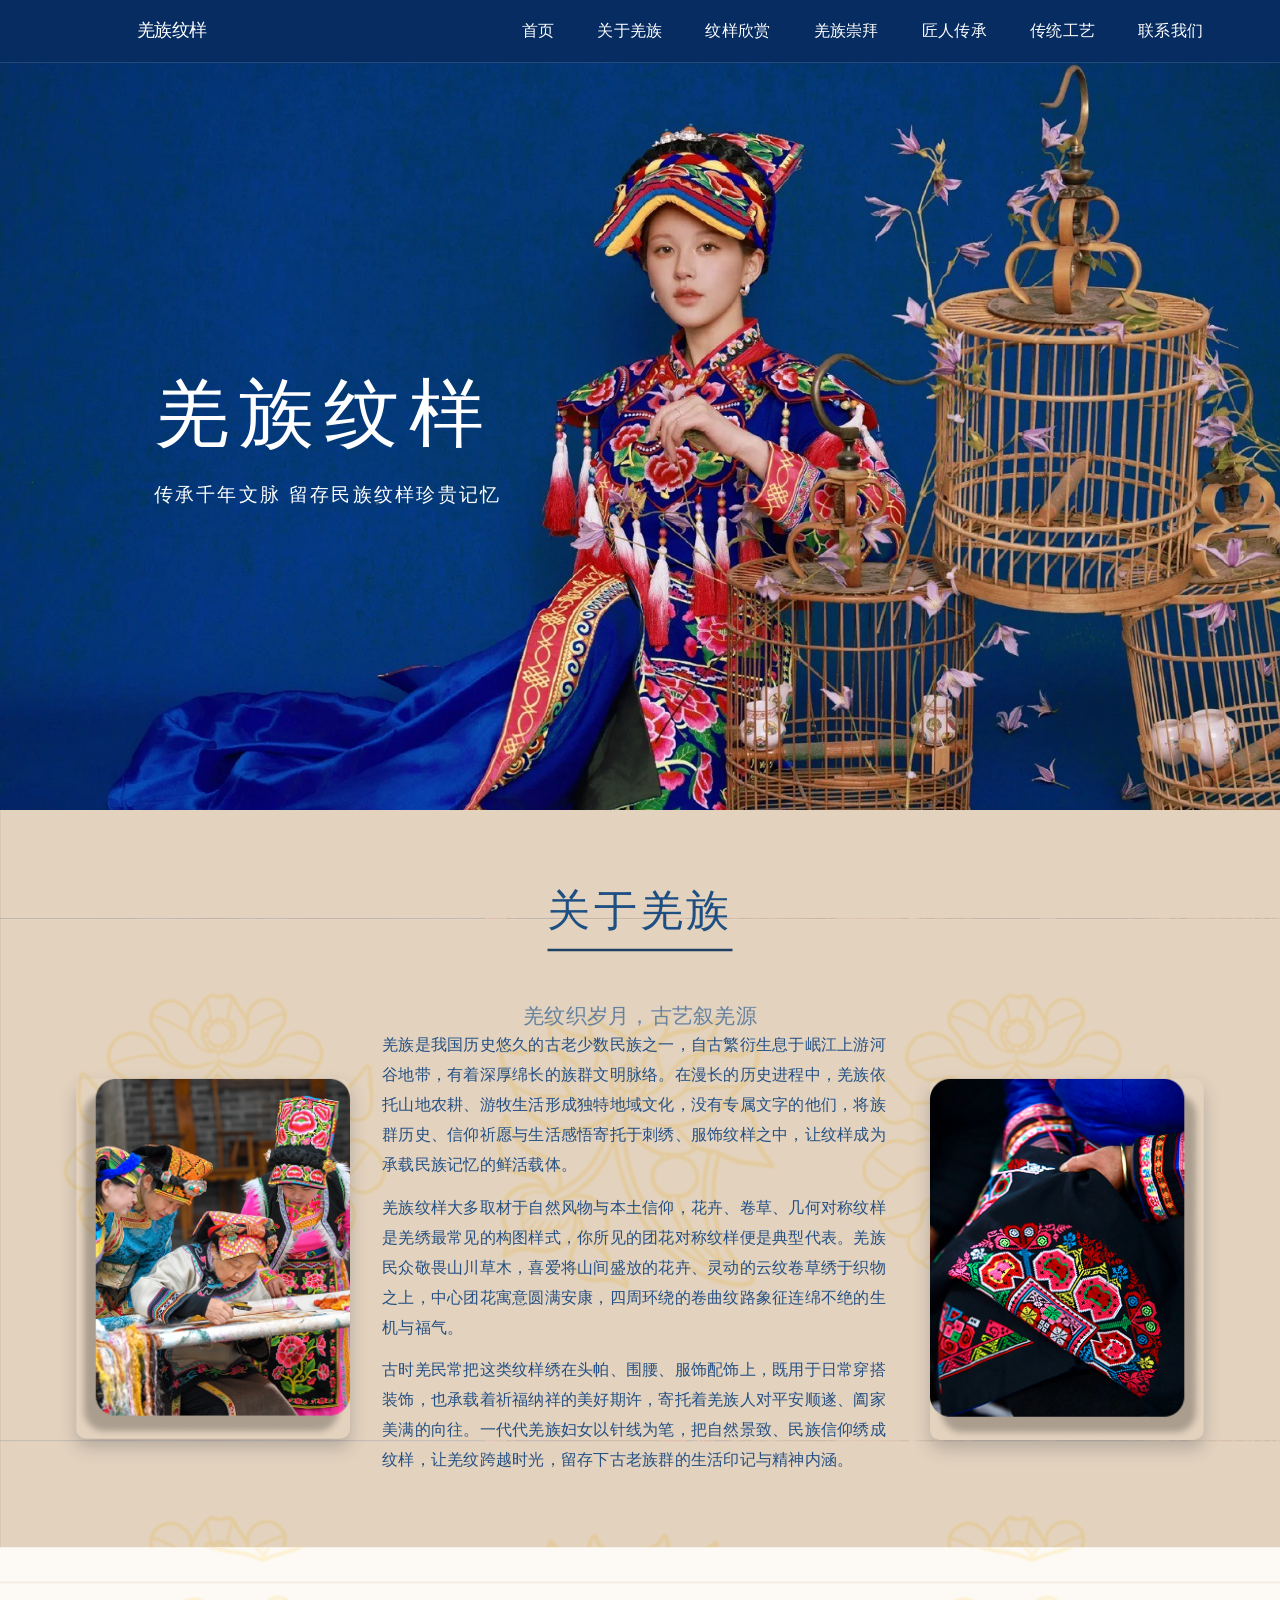
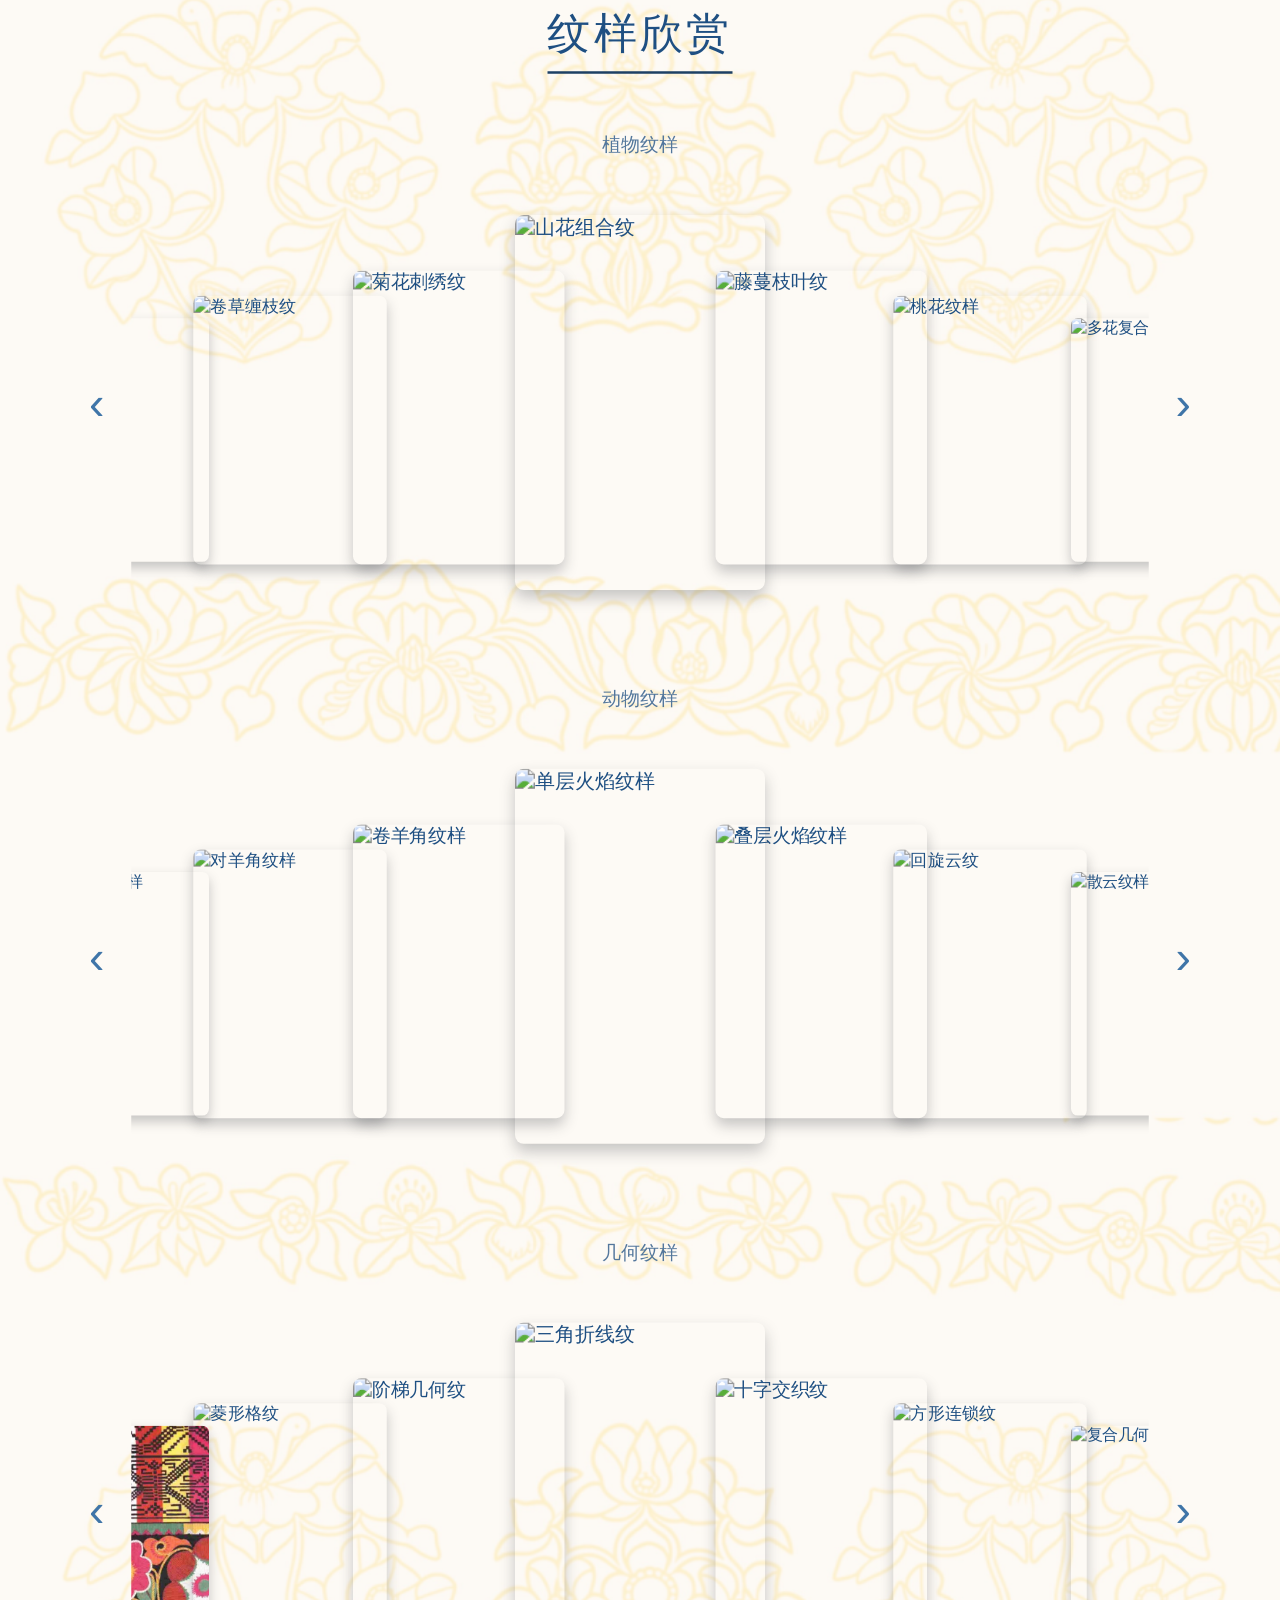
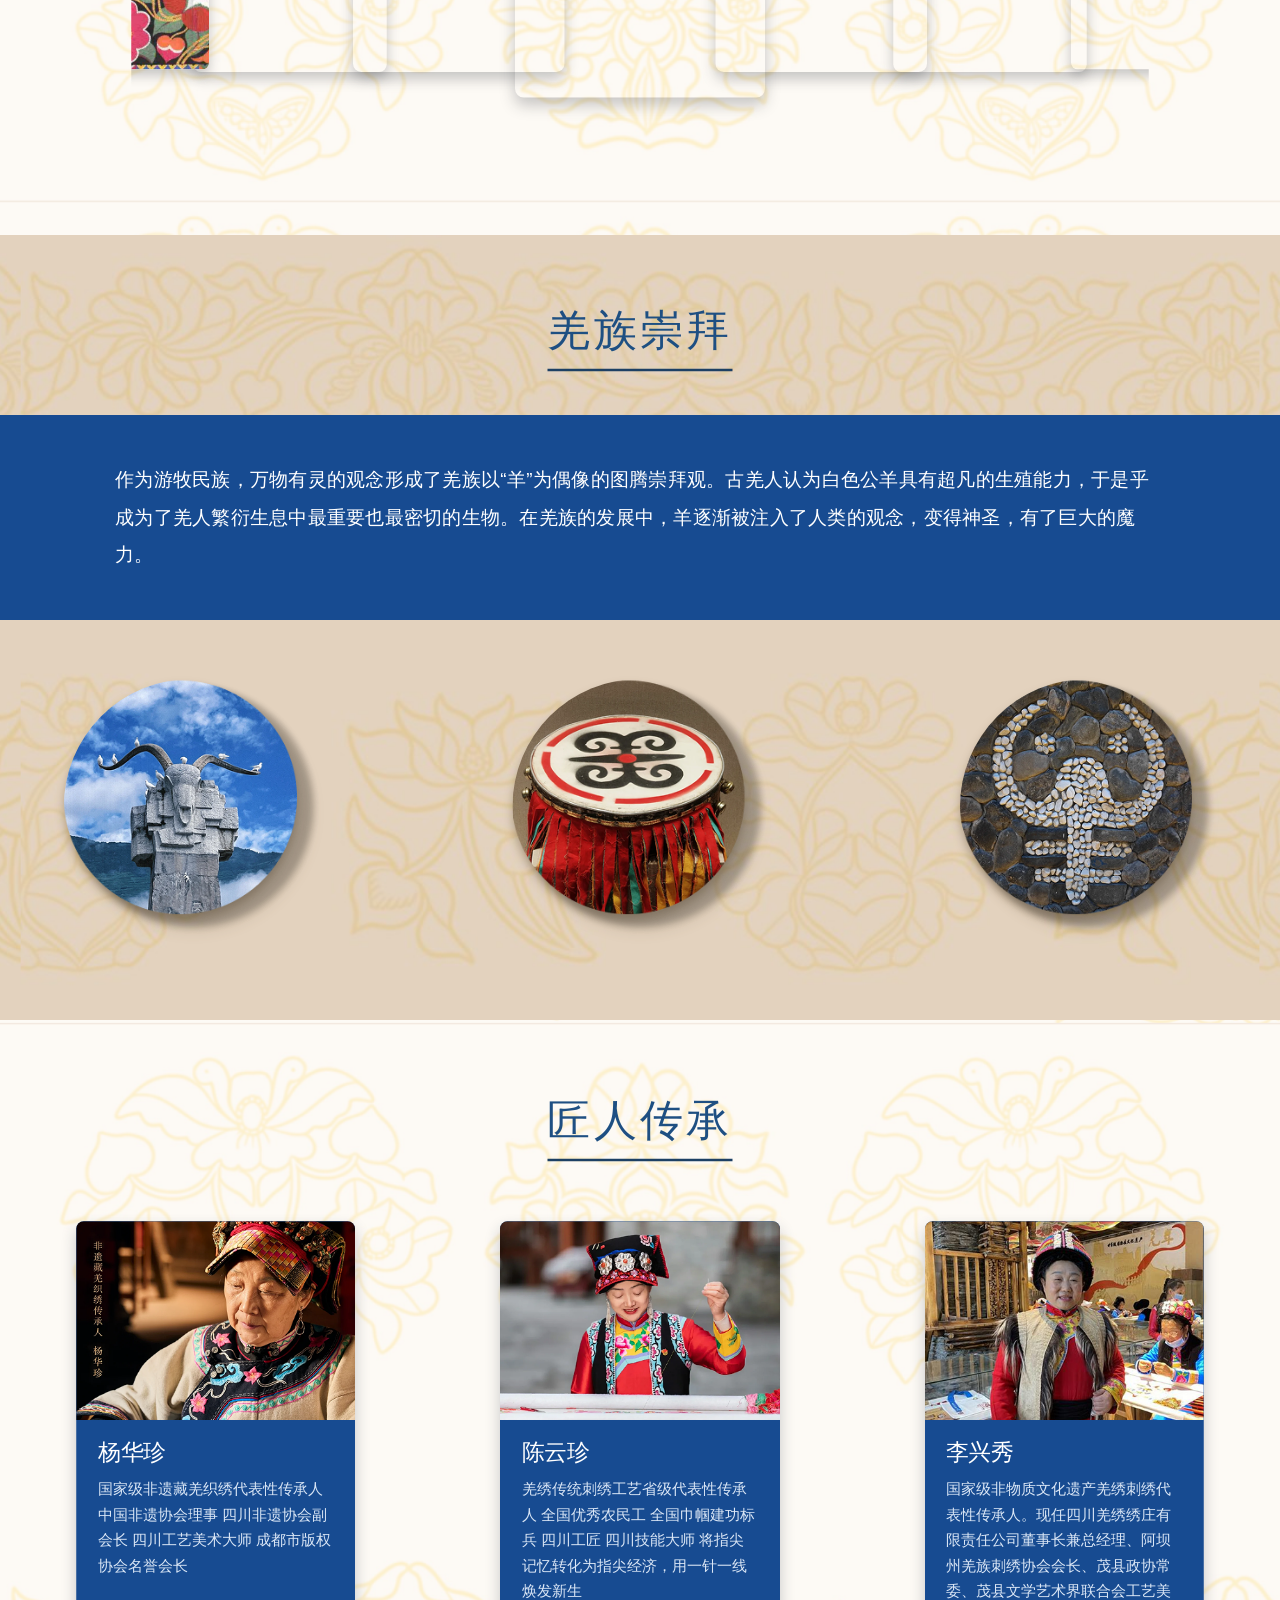
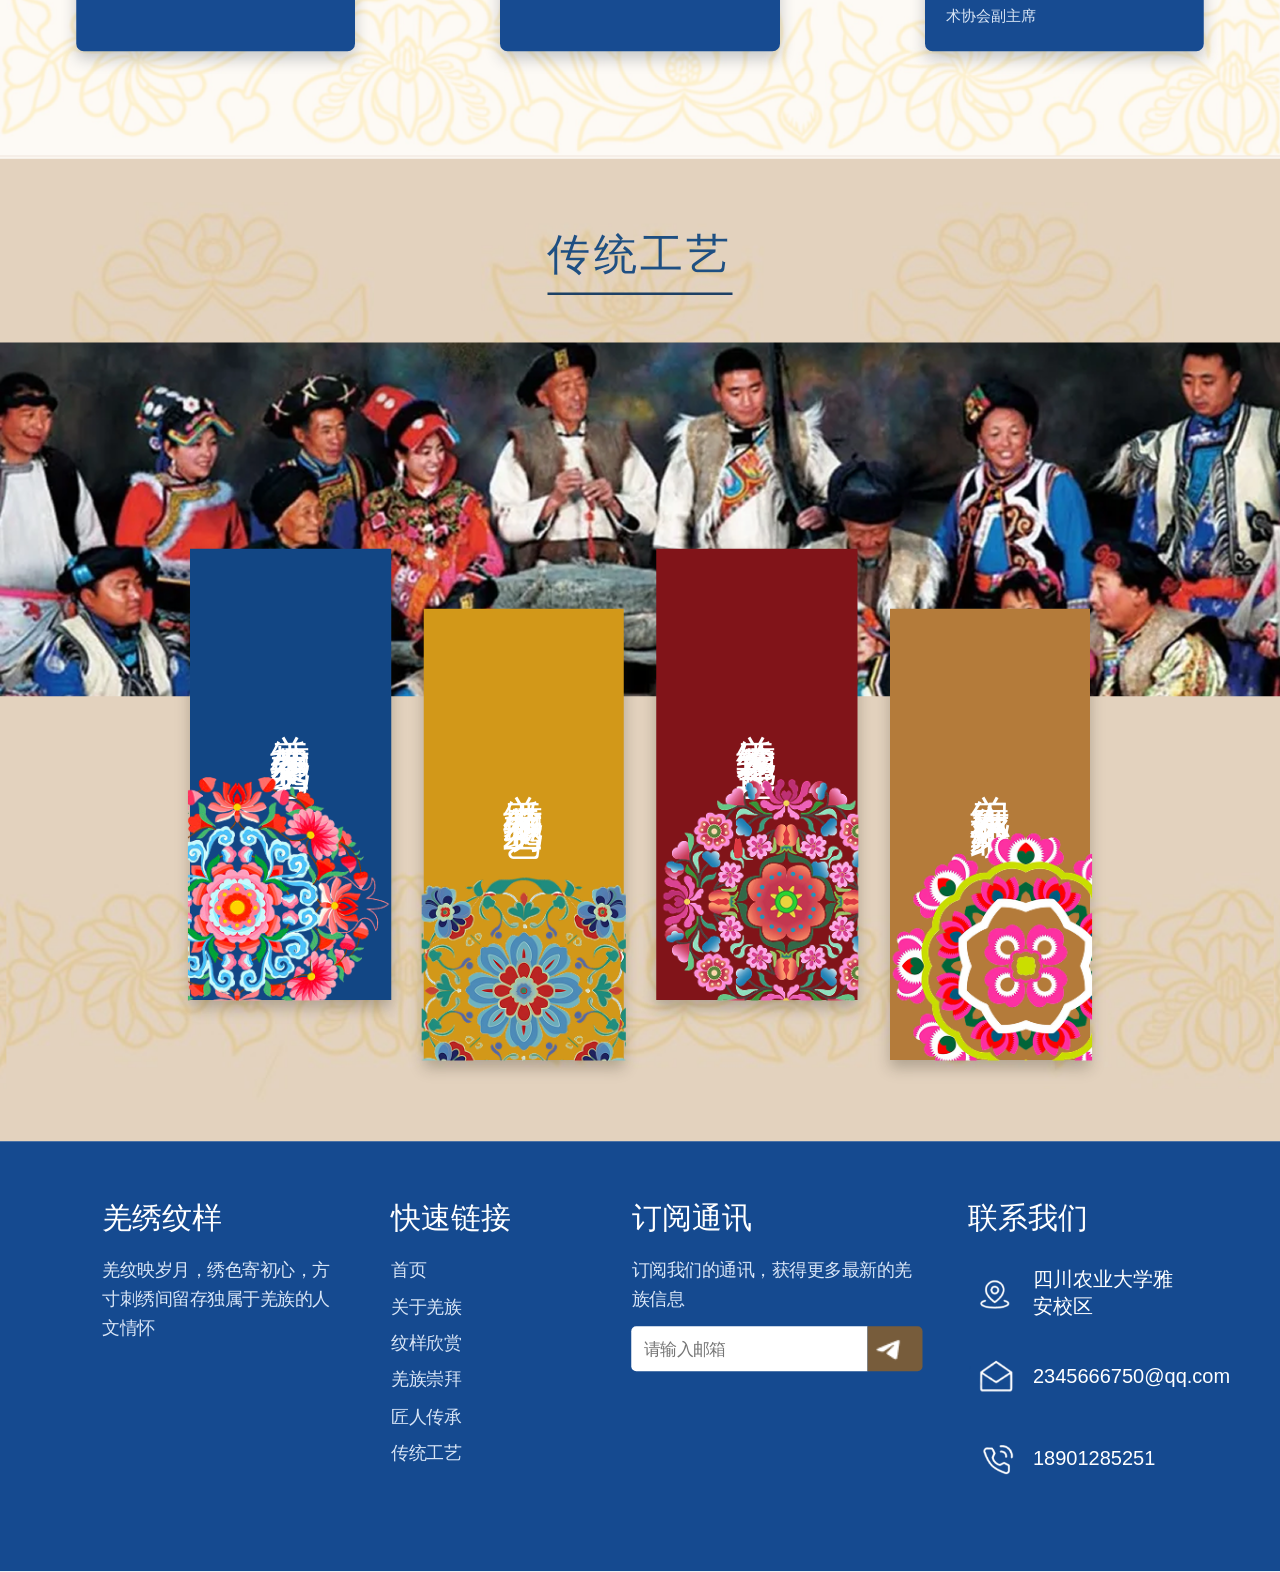
==== index.html @ f183bd88 "页面跳转更新" ====
<!DOCTYPE html>
<html lang="zh-CN">
<head>
    <meta charset="UTF-8">
    <meta name="viewport" content="width=device-width, initial-scale=1">
    <meta name="description" content="羌族纹样文化展示网站">
    <title>羌族纹样</title>
    <link rel="stylesheet" href="./css/style.css">
</head>
<body>
<div class="wrap-container">
    <header class="site-header">
        <a class="site-brand" href="#home">
            <span class="brand-badge">✦</span>
            <span>羌族纹样</span>
        </a>

        <button class="menu-button" type="button" aria-label="展开导航" aria-expanded="false">☰</button>

        <nav class="main-nav" aria-label="主导航">
            <a href="#home">首页</a>
            <a href="#about">关于羌族</a>
            <a href="#patterns">纹样欣赏</a>
            <a href="#taboo">羌族崇拜</a>
            <a href="#artisans">匠人传承</a>
            <a href="#craft">传统工艺</a>
            <a href="#contact">联系我们</a>
        </nav>
    </header>

    <main>
        <section id="home" class="hero-section">
            <div class="hero-content">
                <h1>羌族纹样</h1>
                <p>传承千年文脉 留存民族纹样珍贵记忆</p>
            </div>
        </section>

        <section id="about" class="about-section bg-about">
            <div class="content-shell">
                <div class="section-title">
                    <span class="title-ornament">✦</span>
                    <h2>关于羌族</h2>
                    <span class="title-ornament">✦</span>
                </div>

                <p class="section-subtitle">羌纹织岁月，古艺叙羌源</p>

                <div class="about-layout">
                    <figure class="about-image about-image-left">
                        <img src="./assets/images/about_1.jpg" alt="羌族刺绣工艺">
                    </figure>

                    <div class="about-text">
                        <p>羌族是我国历史悠久的古老少数民族之一，自古繁衍生息于岷江上游河谷地带，有着深厚绵长的族群文明脉络。在漫长的历史进程中，羌族依托山地农耕、游牧生活形成独特地域文化，没有专属文字的他们，将族群历史、信仰祈愿与生活感悟寄托于刺绣、服饰纹样之中，让纹样成为承载民族记忆的鲜活载体。</p>
                        <p>羌族纹样大多取材于自然风物与本土信仰，花卉、卷草、几何对称纹样是羌绣最常见的构图样式，你所见的团花对称纹样便是典型代表。羌族民众敬畏山川草木，喜爱将山间盛放的花卉、灵动的云纹卷草绣于织物之上，中心团花寓意圆满安康，四周环绕的卷曲纹路象征连绵不绝的生机与福气。</p>
                        <p>古时羌民常把这类纹样绣在头帕、围腰、服饰配饰上，既用于日常穿搭装饰，也承载着祈福纳祥的美好期许，寄托着羌族人对平安顺遂、阖家美满的向往。一代代羌族妇女以针线为笔，把自然景致、民族信仰绣成纹样，让羌纹跨越时光，留存下古老族群的生活印记与精神内涵。</p>
                    </div>

                    <figure class="about-image about-image-right">
                        <img src="./assets/images/about_2.jpg" alt="羌族传统服饰纹样">
                    </figure>
                </div>
            </div>
        </section>

        <section id="patterns" class="patterns-section bg-patterns">
            <div class="content-shell">
                <div class="section-title">
                    <span class="title-ornament">✦</span>
                    <h2>纹样欣赏</h2>
                    <span class="title-ornament">✦</span>
                </div>

                <div class="pattern-group" data-carousel>
                    <h3>植物纹样</h3>
                    <div class="pattern-carousel">
                        <button class="carousel-arrow carousel-prev" type="button" aria-label="查看上一组植物纹样">‹</button>
                        <div class="pattern-viewport">
                            <div class="pattern-cards">
                                <a href="./pattern-detail.html?sound=花卉纹&img=./assets/images/plant/plant1.jpg&name=牡丹花卉纹&desc=牡丹纹样花朵饱满艳丽，寓意繁荣富贵，常装饰于羌族妇女围裙与头帕之上。" class="pattern-card" data-sound="花卉纹">
                                    <img src="./assets/images/plant/plant1.jpg" alt="牡丹花卉纹">
                                </a>
                                <a href="./pattern-detail.html?sound=卷草藤蔓纹&img=./assets/images/plant/plant2.jpg&name=卷草缠枝纹&desc=连绵卷曲的花草线条，生生不息，是羌绣中最常用的基础装饰纹样。" class="pattern-card" data-sound="卷草藤蔓纹">
                                    <img src="./assets/images/plant/plant2.jpg" alt="卷草缠枝纹">
                                </a>
                                <a href="./pattern-detail.html?sound=花卉纹&img=./assets/images/plant/plant3.jpg&name=菊花刺绣纹&desc=菊花象征坚韧高洁，形态素雅，多用于羌族日常配饰刺绣。" class="pattern-card" data-sound="花卉纹">
                                    <img src="./assets/images/plant/plant3.jpg" alt="菊花刺绣纹">
                                </a>
                                <a href="./pattern-detail.html?sound=花卉纹&img=./assets/images/plant/plant4.jpg&name=山花组合纹&desc=多种山野小花组合刺绣，色彩丰富，取材于羌区山间自然花草。" class="pattern-card" data-sound="花卉纹">
                                    <img src="./assets/images/plant/plant4.jpg" alt="山花组合纹">
                                </a>
                                <a href="./pattern-detail.html?sound=卷草藤蔓纹&img=./assets/images/plant/plant5.jpg&name=藤蔓枝叶纹&desc=藤蔓交错延伸，寓意蓬勃生机，常作为边框纹样使用。" class="pattern-card" data-sound="卷草藤蔓纹">
                                    <img src="./assets/images/plant/plant5.jpg" alt="藤蔓枝叶纹">
                                </a>
                                <a href="./pattern-detail.html?sound=花卉纹&img=./assets/images/plant/plant6.jpg&name=桃花纹样&desc=桃花象征生机与美好，造型柔美，广泛出现在羌族服饰刺绣之中。" class="pattern-card" data-sound="花卉纹">
                                    <img src="./assets/images/plant/plant6.jpg" alt="桃花纹样">
                                </a>
                                <a href="./pattern-detail.html?sound=花卉纹&img=./assets/images/plant/plant7.jpg&name=多花复合纹样&desc=多种花卉集中排布，构图饱满浓郁，是羌绣围裙经典主体图案。" class="pattern-card" data-sound="花卉纹">
                                    <img src="./assets/images/plant/plant7.jpg" alt="多花复合纹样">
                                </a>
                            </div>
                        </div>
                        <button class="carousel-arrow carousel-next" type="button" aria-label="查看下一组植物纹样">›</button>
                    </div>
                </div>

                <div class="pattern-group" data-carousel>
                    <h3>动物纹样</h3>
                    <div class="pattern-carousel">
                        <button class="carousel-arrow carousel-prev" type="button" aria-label="查看上一组动物纹样">‹</button>
                        <div class="pattern-viewport">
                            <div class="pattern-cards">
                                <a href="./pattern-detail.html?sound=羊角图腾纹&img=./assets/images/animal/animal1.jpg&name=羊角图腾纹样&desc=羊是羌族核心图腾，羊角纹样象征吉祥与生命力，承载羌族牧羊文化内涵。" class="pattern-card" data-sound="羊角图腾纹">
                                    <img src="./assets/images/animal/animal1.jpg" alt="羊角图腾纹样">
                                </a>
                                <a href="./pattern-detail.html?sound=羊角图腾纹&img=./assets/images/animal/animal2.jpg&name=对羊角纹样&desc=对称式羊角图案，造型规整，寓意人畜兴旺，常见于羌族腰带刺绣。" class="pattern-card" data-sound="羊角图腾纹">
                                    <img src="./assets/images/animal/animal2.jpg" alt="对羊角纹样">
                                </a>
                                <a href="./pattern-detail.html?sound=羊角图腾纹&img=./assets/images/animal/animal3.jpg&name=卷羊角纹样&desc=线条柔和卷曲的羊角造型，常与花卉搭配，多用于妇女围裙装饰。" class="pattern-card" data-sound="羊角图腾纹">
                                    <img src="./assets/images/animal/animal3.jpg" alt="卷羊角纹样">
                                </a>
                                <a href="./pattern-detail.html?sound=火焰天象纹&img=./assets/images/animal/animal4.jpg&name=单层火焰纹样&desc=羌人崇尚火神，火焰纹样象征光明，代表驱散灾祸、守护族群。" class="pattern-card" data-sound="火焰天象纹">
                                    <img src="./assets/images/animal/animal4.jpg" alt="单层火焰纹样">
                                </a>
                                <a href="./pattern-detail.html?sound=火焰天象纹&img=./assets/images/animal/animal5.jpg&name=叠层火焰纹样&desc=多层递进火焰线条，寓意生生不息，大量运用在祭祀相关织物上。" class="pattern-card" data-sound="火焰天象纹">
                                    <img src="./assets/images/animal/animal5.jpg" alt="叠层火焰纹样">
                                </a>
                                <a href="./pattern-detail.html?sound=流云天象纹&img=./assets/images/animal/animal6.jpg&name=回旋云纹&desc=流畅回旋的云纹，寄托羌人期盼风调雨顺、天地祥和的美好愿景。" class="pattern-card" data-sound="流云天象纹">
                                    <img src="./assets/images/animal/animal6.jpg" alt="回旋云纹">
                                </a>
                                <a href="./pattern-detail.html?sound=流云天象纹&img=./assets/images/animal/animal7.jpg&name=散云纹样&desc=简约零散云纹，一般作为辅助纹样，填充刺绣画面空白位置。" class="pattern-card" data-sound="流云天象纹">
                                    <img src="./assets/images/animal/animal7.jpg" alt="散云纹样">
                                </a>
                            </div>
                        </div>
                        <button class="carousel-arrow carousel-next" type="button" aria-label="查看下一组动物纹样">›</button>
                    </div>
                </div>

                <div class="pattern-group" data-carousel>
                    <h3>几何纹样</h3>
                    <div class="pattern-carousel">
                        <button class="carousel-arrow carousel-prev" type="button" aria-label="查看上一组几何纹样">‹</button>
                        <div class="pattern-viewport">
                            <div class="pattern-cards">
                                <a href="./pattern-detail.html?sound=基础直线几何纹&img=./assets/images/geo/geo1.jpg&name=连续回纹&desc=回纹循环往复，寓意生生不息，常用于羌绣腰带、裙边装饰。" class="pattern-card" data-sound="基础直线几何纹">
                                    <img src="./assets/images/geo/geo1.jpg" alt="连续回纹">
                                </a>
                                <a href="./pattern-detail.html?sound=方形菱形几何纹&img=./assets/images/geo/geo2.jpg&name=菱形格纹&desc=错落菱形骨架纹样，象征田地粮仓，寄托羌族民众丰收的期盼。" class="pattern-card" data-sound="方形菱形几何纹">
                                    <img src="./assets/images/geo/geo2.jpg" alt="菱形格纹">
                                </a>
                                <a href="./pattern-detail.html?sound=阶梯复合几何纹&img=./assets/images/geo/geo3.jpg&name=阶梯几何纹&desc=层层向上的阶梯纹样，寓意步步高升，多见于男子坎肩刺绣。" class="pattern-card" data-sound="阶梯复合几何纹">
                                    <img src="./assets/images/geo/geo3.jpg" alt="阶梯几何纹">
                                </a>
                                <a href="./pattern-detail.html?sound=基础直线几何纹&img=./assets/images/geo/geo4.jpg&name=三角折线纹&desc=三角折线组合纹样，源自山川形态，代表羌族对自然山地的崇拜。" class="pattern-card" data-sound="基础直线几何纹">
                                    <img src="./assets/images/geo/geo4.jpg" alt="三角折线纹">
                                </a>
                                <a href="./pattern-detail.html?sound=方形菱形几何纹&img=./assets/images/geo/geo5.jpg&name=十字交织纹&desc=十字交叉几何纹样，象征天地交汇，是羌绣古老基础纹样之一。" class="pattern-card" data-sound="方形菱形几何纹">
                                    <img src="./assets/images/geo/geo5.jpg" alt="十字交织纹">
                                </a>
                                <a href="./pattern-detail.html?sound=方形菱形几何纹&img=./assets/images/geo/geo6.jpg&name=方形连锁纹&desc=方形相互连接排布，寓意族群团结、紧密相依。" class="pattern-card" data-sound="方形菱形几何纹">
                                    <img src="./assets/images/geo/geo6.jpg" alt="方形连锁纹">
                                </a>
                                <a href="./pattern-detail.html?sound=阶梯复合几何纹&img=./assets/images/geo/geo7.jpg&name=复合几何纹&desc=多种几何线条组合而成，构图饱满，多用在大型刺绣织物边缘。" class="pattern-card" data-sound="阶梯复合几何纹">
                                    <img src="./assets/images/geo/geo7.jpg" alt="复合几何纹">
                                </a>
                            </div>
                        </div>
                        <button class="carousel-arrow carousel-next" type="button" aria-label="查看下一组几何纹样">›</button>
                    </div>
                </div>
            </div>

        </section>

        <section id="taboo" class="taboo-section bg-totem">
            <div class="content-shell taboo-title-shell">
                <div class="section-title">
                    <span class="title-ornament">✦</span>
                    <h2>羌族崇拜</h2>
                    <span class="title-ornament">✦</span>
                </div>
            </div>

            <div class="taboo-copy">
                <p>作为游牧民族，万物有灵的观念形成了羌族以“羊”为偶像的图腾崇拜观。古羌人认为白色公羊具有超凡的生殖能力，于是乎成为了羌人繁衍生息中最重要也最密切的生物。在羌族的发展中，羊逐渐被注入了人类的观念，变得神圣，有了巨大的魔力。</p>
            </div>

            <div class="totem-row">
                <img src="./assets/images/totem_1.jpg" alt="羊图腾">
                <img src="./assets/images/totem_2.jpg" alt="鼓面纹样">
                <img src="./assets/images/totem_3.jpg" alt="石刻图腾">
            </div>
        </section>

        <section id="artisans" class="artisans-section bg-artisan">
            <div class="content-shell">
                <div class="section-title">
                    <span class="title-ornament">✦</span>
                    <h2>匠人传承</h2>
                    <span class="title-ornament">✦</span>
                </div>

                <div class="artisan-row">
                    <a href="https://baike.baidu.com/item/杨华珍" target="_blank" class="artisan-card">
                        <img src="./assets/images/craft_1.jpg" alt="杨华珍">
                        <div>
                            <h3>杨华珍</h3>
                            <p>国家级非遗藏羌织绣代表性传承人 中国非遗协会理事 四川非遗协会副会长 四川工艺美术大师 成都市版权协会名誉会长</p>
                        </div>
                    </a>
                    <a href="https://baike.baidu.com/item/陈云珍" target="_blank" class="artisan-card">
                        <img src="./assets/images/craft_2.jpg" alt="陈云珍">
                        <div>
                            <h3>陈云珍</h3>
                            <p>羌绣传统刺绣工艺省级代表性传承人 全国优秀农民工 全国巾帼建功标兵 四川工匠 四川技能大师 将指尖记忆转化为指尖经济，用一针一线焕发新生</p>
                        </div>
                    </a>
                    <a href="https://baike.baidu.com/item/李兴秀" target="_blank" class="artisan-card">
                        <img src="./assets/images/craft_3.jpg" alt="李兴秀">
                        <div>
                            <h3>李兴秀</h3>
                            <p>国家级非物质文化遗产羌绣刺绣代表性传承人。现任四川羌绣绣庄有限责任公司董事长兼总经理、阿坝州羌族刺绣协会会长、茂县政协常委、茂县文学艺术界联合会工艺美术协会副主席</p>
                        </div>
                    </a>
                </div>
            </div>
        </section>

        <section id="craft" class="craft-section bg-craft">
            <div class="content-shell craft-title-shell">
                <div class="section-title"><span class="title-ornament">✦</span><h2>传统工艺</h2><span class="title-ornament">✦</h2></div>
            </div>
            <img class="craft-banner" src="./assets/images/tech_group.jpg" alt="羌族传统工艺展示">
            <div class="craft-cards">
                <article class="craft-card craft-card-blue card-up">
                    <p>羌绣架花刺绣工艺</p>
                    <img src="./assets/images/flower1.png" alt="架花刺绣纹样">
                </article>
                <article class="craft-card craft-card-gold card-down">
                    <p>羌绣撇花刺绣工艺</p>
                    <img src="./assets/images/flower2.png" alt="撇花刺绣纹样">
                </article>
                <article class="craft-card craft-card-red card-up">
                    <p>羌绣钩花盘金工艺</p>
                    <img src="./assets/images/flower3.png" alt="钩花盘金纹样">
                </article>
                <article class="craft-card craft-card-brown card-down">
                    <p>羌织麻布挑染彩绘</p>
                    <img src="./assets/images/flower4.png" alt="麻布挑染纹样">
                </article>
            </div>
        </section>
    </main>

<footer id="contact" class="site-footer">
    <div class="footer-col">
        <h3>羌绣纹样</h3>
        <p>羌纹映岁月，绣色寄初心，方寸刺绣间留存独属于羌族的人文情怀</p>
    </div>
    <div class="footer-col">
        <h3>快速链接</h3>
        <a href="#home">首页</a>
        <a href="#about">关于羌族</a>
        <a href="#patterns">纹样欣赏</a>
        <a href="#taboo">羌族崇拜</a>
        <a href="#artisans">匠人传承</a>
        <a href="#craft">传统工艺</a>
    </div>
    <div class="footer-col">
        <h3>订阅通讯</h3>
        <p>订阅我们的通讯，获得更多最新的羌族信息</p>
        <div class="subscribe-box">
            <input type="email" id="emailInput" placeholder="请输入邮箱">
            <button class="send-btn">
                <img src="./assets/images/send_btn.png" alt="发送箭头">
            </button>
        </div>
    </div>
    <div class="footer-col">
        <h3>联系我们</h3>
        <div class="contact-row">
            <img class="contact-icon" src="./assets/images/location.png" alt="地址">
            <span>四川农业大学雅安校区</span>
        </div>
        <div class="contact-row">
            <img class="contact-icon" src="./assets/images/email.png" alt="邮箱">
            <span>2345666750@qq.com</span>
        </div>
        <div class="contact-row">
            <img class="contact-icon" src="./assets/images/phone.png" alt="电话">
            <span>18901285251</span>
        </div>
    </div>
</footer>
</div>
    <script src="./js/app.js"></script>
    <script src="./js/audio.js"></script>
</body>
</html>
---- css/style.css ----
:root {
    --navy: #073b7d;
    --navy-deep: #062c62;
    --blue-text: #1e4f82;
    --paper: #fffcf6;
    --beige: #e8d4bb;
    --gold: #d6a44b;
}
html {
    transform: scale(1.25);
    transform-origin: top left;
    width: 80%;
    height: 80%;
}

* {
    box-sizing: border-box;
}

html {
    scroll-behavior: smooth;
}

body {
    margin: 0;
    color: var(--blue-text);
    background: var(--paper);
    font-family: "Microsoft YaHei", "Noto Sans SC", sans-serif;
}
.wrap-container {
    max-width: 1440px;
    margin: 0 auto;
    overflow: hidden;
}

img {
    display: block;
    max-width: 100%;
    object-fit: cover;
}

a {
    color: inherit;
    text-decoration: none;
}

.site-header {
    position: sticky;
    top: 0;
    z-index: 20;
    display: flex;
    align-items: center;
    height: 50px;
    padding: 0 6%;
    color: #ffffff;
    background: var(--navy-deep);
}

.site-brand {
    display: flex;
    align-items: center;
    gap: 8px;
    font-size: 14px;
}

.brand-badge,
.title-ornament {
    display: inline-grid;
    place-items: center;
    width: 40px;
    height: 40px;
    color: transparent;
    font-size: 0;
    border: none;
    border-radius: 0;
    background-image: url("../assets/images/logo.png");
    background-size: contain;
    background-repeat: no-repeat;
    background-position: center;
}

.main-nav {
    display: flex;
    gap: clamp(19px, 2.7vw, 44px);
    margin-left: auto;
    font-size: 13px;
}

.main-nav a {
    transition: color 0.2s ease;
}

.main-nav a:hover {
    color: #f2c36d;
}

.menu-button {
    display: none;
    margin-left: auto;
    color: #ffffff;
    font-size: 24px;
    background: transparent;
    border: 0;
}

.hero-section {
    display: flex;
    align-items: center;
    aspect-ratio: 1619 / 945;
    min-height: 0;
    padding: 40px 12%;
    color: #ffffff;
    background-color: #053b83;
    background-image: url("../assets/images/bg/banner.jpg");
    background-position: center;
    background-size: cover;
    background-repeat: no-repeat;
}

.hero-content {
    width: 36%;
    min-width: 260px;
    text-align: left;
}

.hero-content h1 {
    margin: 0 0 15px;
    font-size: clamp(42px, 4.7vw, 70px);
    font-weight: 500;
    letter-spacing: 8px;
}

.hero-content p {
    margin: 0;
    font-size: 15px;
    letter-spacing: 2px;
}

.content-shell {
    width: min(1160px, 88%);
    margin: 0 auto;
}

.section-title {
    display: flex;
    align-items: center;
    justify-content: center;
    gap: 16px;
}

.section-title h2 {
    position: relative;
    margin: 0;
    color: var(--blue-text);
    font-size: clamp(24px, 2.7vw, 36px);
    font-weight: 500;
    letter-spacing: 2px;
}

.section-title h2::after {
    display: block;
    width: 100%;
    height: 2px;
    margin: 7px auto 0;
    content: "";
    background: #1d4064;
}

.about-section {
    padding: 58px 0 48px;
}

.section-subtitle {
    margin: 40px 0 0px;
    color: #6581a0;
    font-size: 17px;
    font-weight: 500;
    text-align: center;
}

.about-layout {
    display: grid;
    grid-template-columns: 0.82fr 1.55fr 0.82fr;
    gap: 26px;
    align-items: center;
}

.about-image {
    margin: 0;
    overflow: hidden;
    border-radius: 8px;
    box-shadow: 0 7px 14px rgba(42, 49, 61, 0.24);
}

.about-image img {
    width: 100%;
    height: auto;
}

.about-text {
    color: #245084;
    font-size: 13px;
    line-height: 1.85;
}

.about-text p {
    margin: 0 0 10px;
}

.patterns-section {
    padding: 46px 0 80px;
}

.pattern-group {
    margin-top: 48px;
}

.pattern-group h3 {
    margin: 0 0 16px;
    color: #53779c;
    font-size: 15px;
    font-weight: 400;
    text-align: center;
}

.pattern-carousel {
    display: grid;
    grid-template-columns: 32px 1fr 32px;
    align-items: center;
    gap: 12px;
}

.carousel-arrow {
    padding: 0;
    color: #3f75a8;
    font-size: 37px;
    line-height: 1;
    cursor: pointer;
    background: transparent;
    border: 0;
}

.pattern-viewport {
    overflow: hidden;
    padding: 30px 0;
}

.pattern-cards {
    display: flex;
    align-items: center;
    justify-content: center;
    gap: 0;
    transition: transform 0.35s ease;
}

.pattern-card {
    flex: 0 0 180px;
    height: 250px;
    border-radius: 7px;
    box-shadow: 0 6px 12px rgba(38, 42, 50, 0.26);
    overflow: hidden;
    transition: transform 0.28s ease;
    z-index: 1;
    margin-left: -45px;
}
.pattern-card:first-child {
    margin-left: 0;
}
/* 最外侧：距离中心3格（新增最远一层） */
.pattern-card.level-far2 {
    transform: translateY(30px) scale(0.78);
    /* z-index: 1; */
}

/* 距离中心2格 */
.pattern-card.level-far1 {
    transform: translateY(22px) scale(0.86);
    /* z-index: 2; */
}

/* 距离中心1格（相邻） */
.pattern-card.level-near {
    transform: translateY(12px) scale(0.94);
    /* z-index: 3; */
}

/* 当前选中中心卡片 */
.pattern-card.level-active {
    transform: translateY(0) scale(1);
    z-index: 5;
    flex-basis: 200px;
    height: 300px;
}
.pattern-card:hover{
    transform: scale(1.06) translateY(0) !important;
    z-index: 10 !important;
}
.pattern-card img{
    width:100%;
    height:100%;
}

.taboo-section {
    padding-bottom: 68px;
}

.taboo-title-shell {
    padding: 54px 0 35px;
}

.taboo-copy {
    padding: 37px 9%;
    color: #ffffff;
    background: #174b91;
}

.taboo-copy p {
    width: min(1110px, 100%);
    margin: 0 auto;
    font-size: 15px;
    line-height: 2;
    letter-spacing: 0.4px;
}

.totem-row {
    display: flex;
    justify-content: center;
    gap: clamp(45px, 12vw, 190px);
    padding: 47px 20px 0;
}

.totem-row img {
    width: clamp(130px, 16vw, 235px);
    height: clamp(130px, 16vw, 235px);
    object-fit: cover;
    border-radius: 50%;
    filter: drop-shadow(0 5px 4px rgba(81, 57, 27, 0.36));
}

.artisans-section {
    padding: 58px 0 86px;
}

.artisan-row {
    display: grid;
    grid-template-columns: repeat(3, 1fr);
    gap: 116px;
    max-width: 1010px;
    margin: 48px auto 0;
}

.artisan-card {
    overflow: hidden;
    background: #174b91;
    border-radius: 6px;
    box-shadow: 0 6px 12px rgba(31, 43, 58, 0.24);
    transition: transform .25s ease;
}
.artisan-card:hover{
    transform: translateY(-6px);
}

.artisan-card img {
    width: 100%;
    aspect-ratio: 1.4;
    object-fit: cover;
}

.artisan-card div {
    min-height: 126px;
    padding: 14px 17px 17px;
    color: #ffffff;
}

.artisan-card h3 {
    margin: 0 0 7px;
    font-size: 18px;
    font-weight: 500;
}

.artisan-card p {
    margin: 0;
    color: #dbe7f6;
    font-size: 12px;
    line-height: 1.7;
}

.craft-section {
    padding: 54px 0 65px;
}

.craft-title-shell {
    padding-bottom: 38px;
}

.craft-banner {
    width: 100%;
    height: auto;
    object-fit: contain;
}

.craft-cards {
    display: flex;
    justify-content: center;
    align-items: flex-end;
    gap: 26px;
    width: min(720px, 86%);
    margin: -70px auto 0;
}
.craft-card {
    display: flex;
    flex: 0 1 300px;
    flex-direction: column;
    color: #ffffff;
    box-shadow: 0 6px 11px rgba(46, 39, 26, 0.27);
    align-items: center;
    padding: 64px 4px 0;
}
.card-up{
    transform: translateY(-48px);
}
.card-down{
    transform: translateY(0);
}
.craft-card p {
    margin: 0;
    padding: 60px 0;
    font-size: 32px;
    line-height: 1.65;
    letter-spacing: 3px;
    writing-mode: vertical-rl;
    flex-grow:1;
    display:flex;
    align-items:center;
    justify-content:center;
}

.craft-card img {
    width: 142px;
    padding: 0;
    object-fit: contain;
    margin-top: auto;
    margin-bottom: -20px;
    display: block;
    transform-origin: center bottom;
}

.craft-card-blue img {
    transform: scale(1.15) translateX(0px) translateY(-17px);
}
.craft-card-gold img {
    transform: scale(1.15) translateX(0px) translateY(-17px);
}
.craft-card-red img {
    transform: scale(1.15) translateX(0px) translateY(-17px);
}
.craft-card-brown img {
    transform: scale(1.15) translateX(0px) translateY(-17px);
}

.craft-card-blue {
    background: #124684;
}
.craft-card-gold {
    background: #d29819;
}
.craft-card-red {
    background: #811419;
}
.craft-card-brown {
    background: #b47b3a;
}

.site-footer {
    display: grid;
    /* 调整第三列宽度，拉开【快速链接】【订阅通讯】间距 */
    grid-template-columns: 1.25fr 1fr 1fr 1fr;
    gap: 36px;
    padding: 45px 8%;
    color: #ffffff;
    background: #154a90;
}
.footer-col h3 {
    margin: 0 0 15px;
    font-size: 24px;
    font-weight: 500;
}

.footer-col p,
.footer-col a {
    display: block;
    margin: 6px 0;
    color: #d8e5f6;
    font-size: 14px;
    line-height: 1.65;
}
.subscribe-box{
    display:flex;
    margin-top:10px;
}
.subscribe-box input{
    flex:1;
    height:36px;
    border:none;
    padding:0 10px;
    border-radius:4px 0 0 4px;
    outline:none;
}
.send-btn{
    width:44px;
    background:#775c3b;
    color:#fff;
    border:none;
    cursor:pointer;
    border-radius:0 4px 4px 0;
}

/* =====联系我们 全局样式（媒体查询外面！）===== */
.contact-row {
    display: flex;
    align-items: center;
    margin: 24px 0;
    gap: 10px;
}
.contact-icon {
    width: 42px;
    height: 42px;
    object-fit: contain;
    flex-shrink: 0;
}

.bg-about {
    width:100%;
    height: 100%;
    background-image: url("../assets/images/bg/bg_about.jpg");
    background-position: center ;
    background-size: contain;
}
.bg-patterns {
    width:100%;
    height: 100%;
    background-image: url("../assets/images/bg/bg_pattern.jpg");
    background-position: center ;
    background-size: contain;
}
.bg-totem {
    width:100%;
    height: 100%;
    background-image: url("../assets/images/bg/bg_totem.jpg");
    background-position: center ;
    background-size: contain;
}
.bg-artisan {
    width:100%;
    height: 100%;
    background-image: url("../assets/images/bg/bg_artisan.jpg");
    background-position: center ;
    background-size: contain;
}
.bg-craft {
    width:100%;
    height: 100%;
    background-image: url("../assets/images/bg/bg_craft.jpg");
    background-position: center ;
    background-size: contain;
}

/* =========移动端媒体查询========= */
@media (max-width: 760px) {
    .site-header {
        height: 44px;
        padding: 0 16px;
    }
    .site-brand {
        font-size: 11px;
    }
    .brand-badge {
        width: 18px;
        height: 18px;
        font-size: 9px;
    }
    .menu-button {
        display: block;
    }
    .main-nav {
        position: absolute;
        top: 44px;
        right: 0;
        left: 0;
        display: none;
        flex-direction: column;
        gap: 15px;
        padding: 18px 8%;
        background: var(--navy-deep);
    }
    .main-nav.is-open {
        display: flex;
    }
    .hero-section {
        min-height: 0;
        padding: 26px 12%;
        background-position: center;
    }
    .hero-content {
        width: 42%;
        min-width: 0;
    }
    .hero-content h1 {
        margin-bottom: 8px;
        font-size: 27px;
        letter-spacing: 4px;
    }
    .hero-content p {
        font-size: 8px;
        letter-spacing: 1px;
        white-space: nowrap;
    }
    .content-shell {
        width: 92%;
    }
    .section-title {
        gap: 8px;
    }
    .section-title h2 {
        font-size: 17px;
    }
    .title-ornament {
        width: 18px;
        height: 18px;
        font-size: 9px;
    }
    .section-title h2::after {
        height: 1px;
        margin-top: 4px;
    }
    .about-section {
        padding: 29px 0 24px;
    }
    .section-subtitle {
        margin: 10px 0 15px;
        font-size: 9px;
    }
    .about-layout {
        grid-template-columns: 1fr;
        gap: 16px;
    }
    .about-image-left{order:1;}
    .about-text{order:2;}
    .about-image-right{order:3;}
    .about-text {
        font-size: 12px;
        line-height: 1.55;
    }
    .about-text p {
        margin-bottom: 5px;
    }
    .about-image {
        border-radius: 5px;
    }
    .patterns-section {
        padding: 30px 0 40px;
    }
    .pattern-group {
        margin-top: 34px;
    }
    .pattern-group h3 {
        margin-bottom: 6px;
        font-size: 10px;
    }
    .pattern-carousel {
        grid-template-columns: 15px 1fr 15px;
        gap: 3px;
    }
    .carousel-arrow {
        font-size: 24px;
    }
    .pattern-viewport {
        padding: 15px 0;
    }
    .pattern-card {
        flex: 0 0 56px;
        height: 70px;
        margin-left: -12px;
    }
    .pattern-card.level-far {
        transform: translateY(8px) scale(0.86);
    }
    .pattern-card.level-near {
        transform: translateY(6px) scale(0.94);
    }
    .pattern-card.level-active {
        flex-basis: 92px;
        height: 118px;
        transform: translateY(0) scale(1);
    }
    .taboo-section {
        padding-bottom: 31px;
    }
    .taboo-title-shell {
        padding: 27px 0 20px;
    }
    .taboo-copy {
        padding: 19px 8%;
    }
    .taboo-copy p {
        font-size: 12px;
        line-height: 1.65;
    }
    .totem-row {
        gap: 24px;
        padding-top: 24px;
    }
    .totem-row img {
        width: 78px;
        height: 78px;
    }
    .artisans-section {
        padding: 32px 0 43px;
    }
    .artisan-row {
        grid-template-columns: 1fr;
        gap: 50px;
        margin-top: 26px;
    }
    .artisan-card {
        border-radius: 4px;
    }
    .artisan-card div {
        min-height: 68px;
        padding: 7px 8px 9px;
    }
    .artisan-card h3 {
        margin-bottom: 3px;
        font-size: 10px;
    }
    .artisan-card p {
        font-size: 10px;
        line-height: 1.45;
    }
    .craft-section {
        padding: 29px 0 35px;
    }
    .craft-title-shell {
        padding-bottom: 19px;
    }
    .craft-banner {
        height: 95px;
    }
    .craft-cards {
        gap: 10px;
        width: 90%;
        margin-top: -29px;
    }
    .card-up{
        transform: translateY(-12px);
    }
    .craft-card p {
        padding: 11px 6px;
        font-size: 11px;
        letter-spacing: 1px;
    }
    .craft-card img {
        padding: 3px;
    }

    .footer-col h3 {
        margin: 0 0 15px;
        font-size: 24px;
        font-weight: 500;
    }
    .footer-col p,
    .footer-col a {
        display: block;
        margin: 6px 0;
        color: #d8e5f6;
        font-size: 14px;
        line-height: 1.65;
    }
    .subscribe-box{
        display:flex;
        margin-top:10px;
    }
    .subscribe-box input{
        flex:1;
        height:36px;
        border:none;
        padding:0 10px;
        border-radius:4px 0 0 4px;
        outline:none;
    }
    .send-btn{
        width:44px;
        background:#775c3b;
        color:#fff;
        border:none;
        cursor:pointer;
        border-radius:0 4px 4px 0;
    }

    /* 移动端适配联系图标 */
    .contact-row {
        margin: 18px 0;
        gap: 8px;
    }
    .contact-icon {
        width: 34px;
        height: 34px;
    }
}

/* ========== 音频可视化Canvas样式【新增】 ========== */
#wave {
    max-width: 1100px;
    border-radius: 8px;
    box-shadow: 0 4px 10px rgba(30, 79, 130, 0.12);
    background-color: var(--paper);
}
@media (max-width:760px) {
    #wave {
        height: 90px !important;
        width: 94% !important;
    }
}
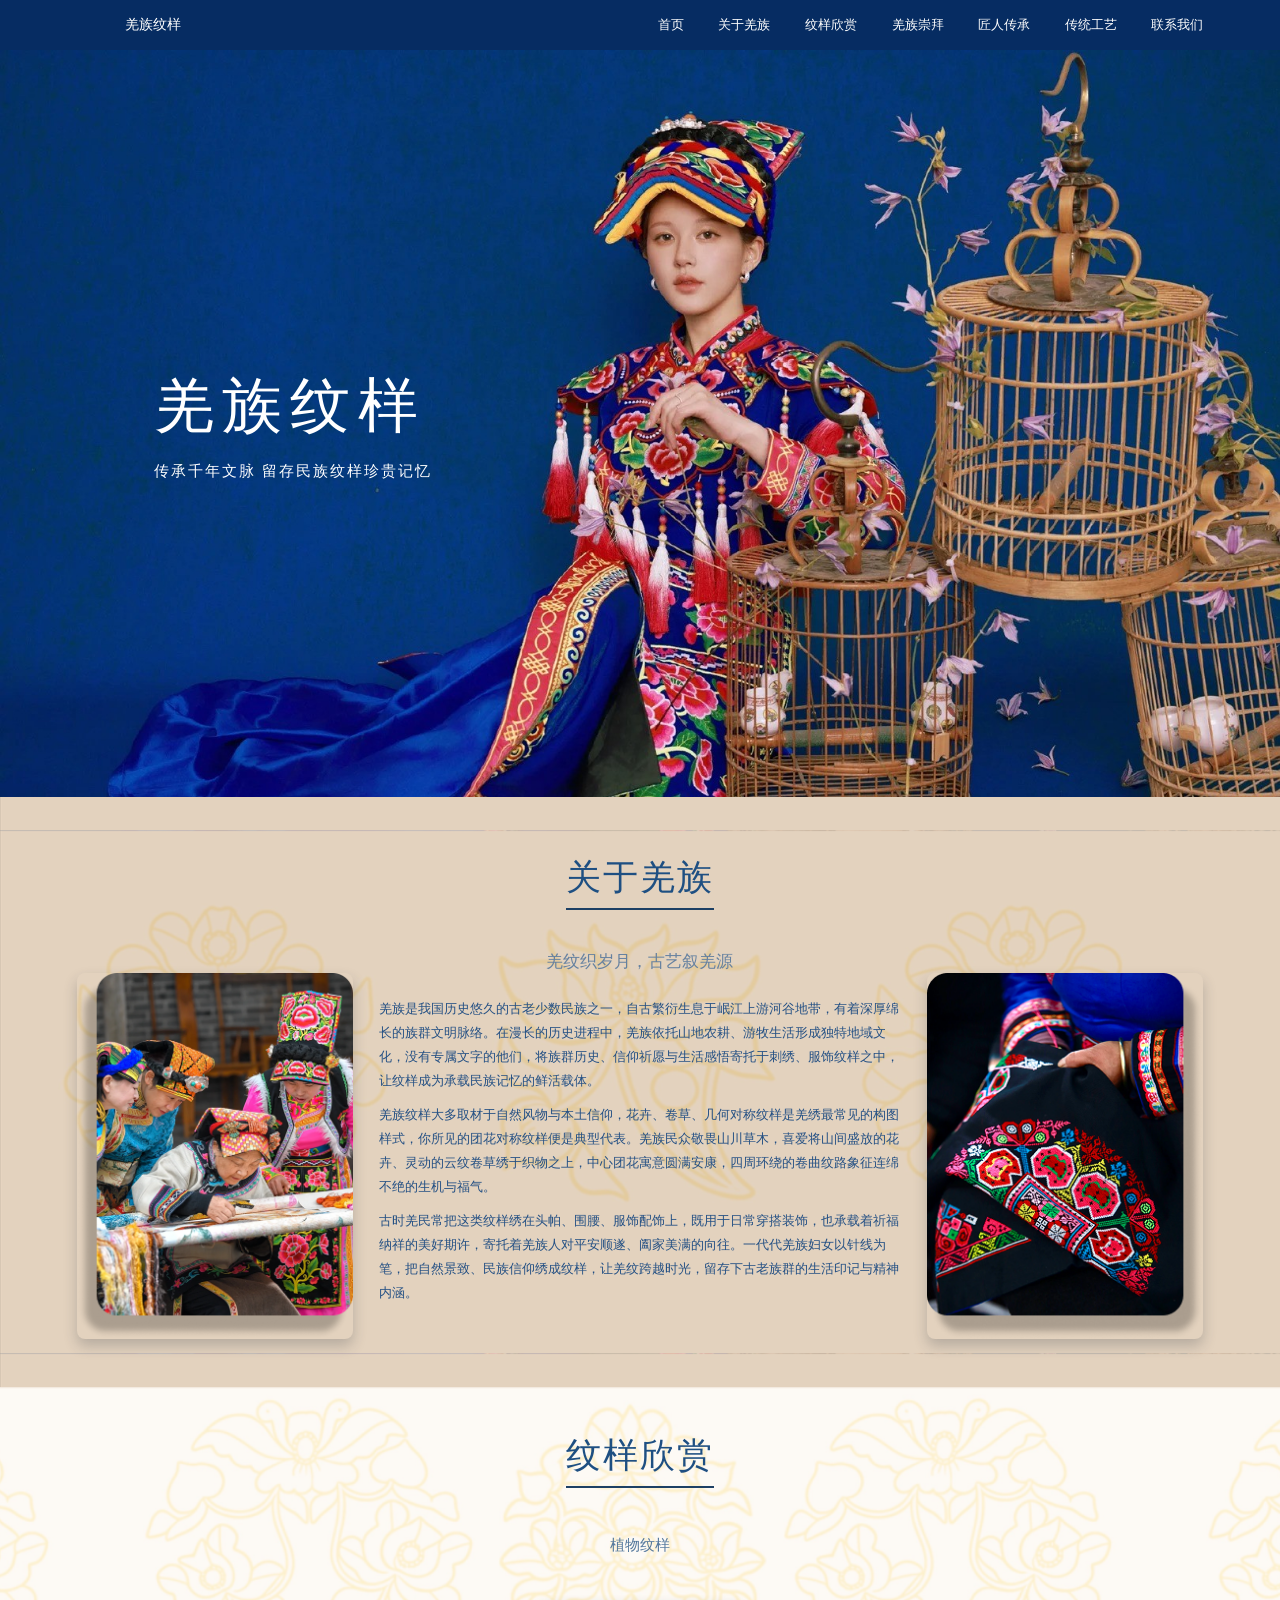
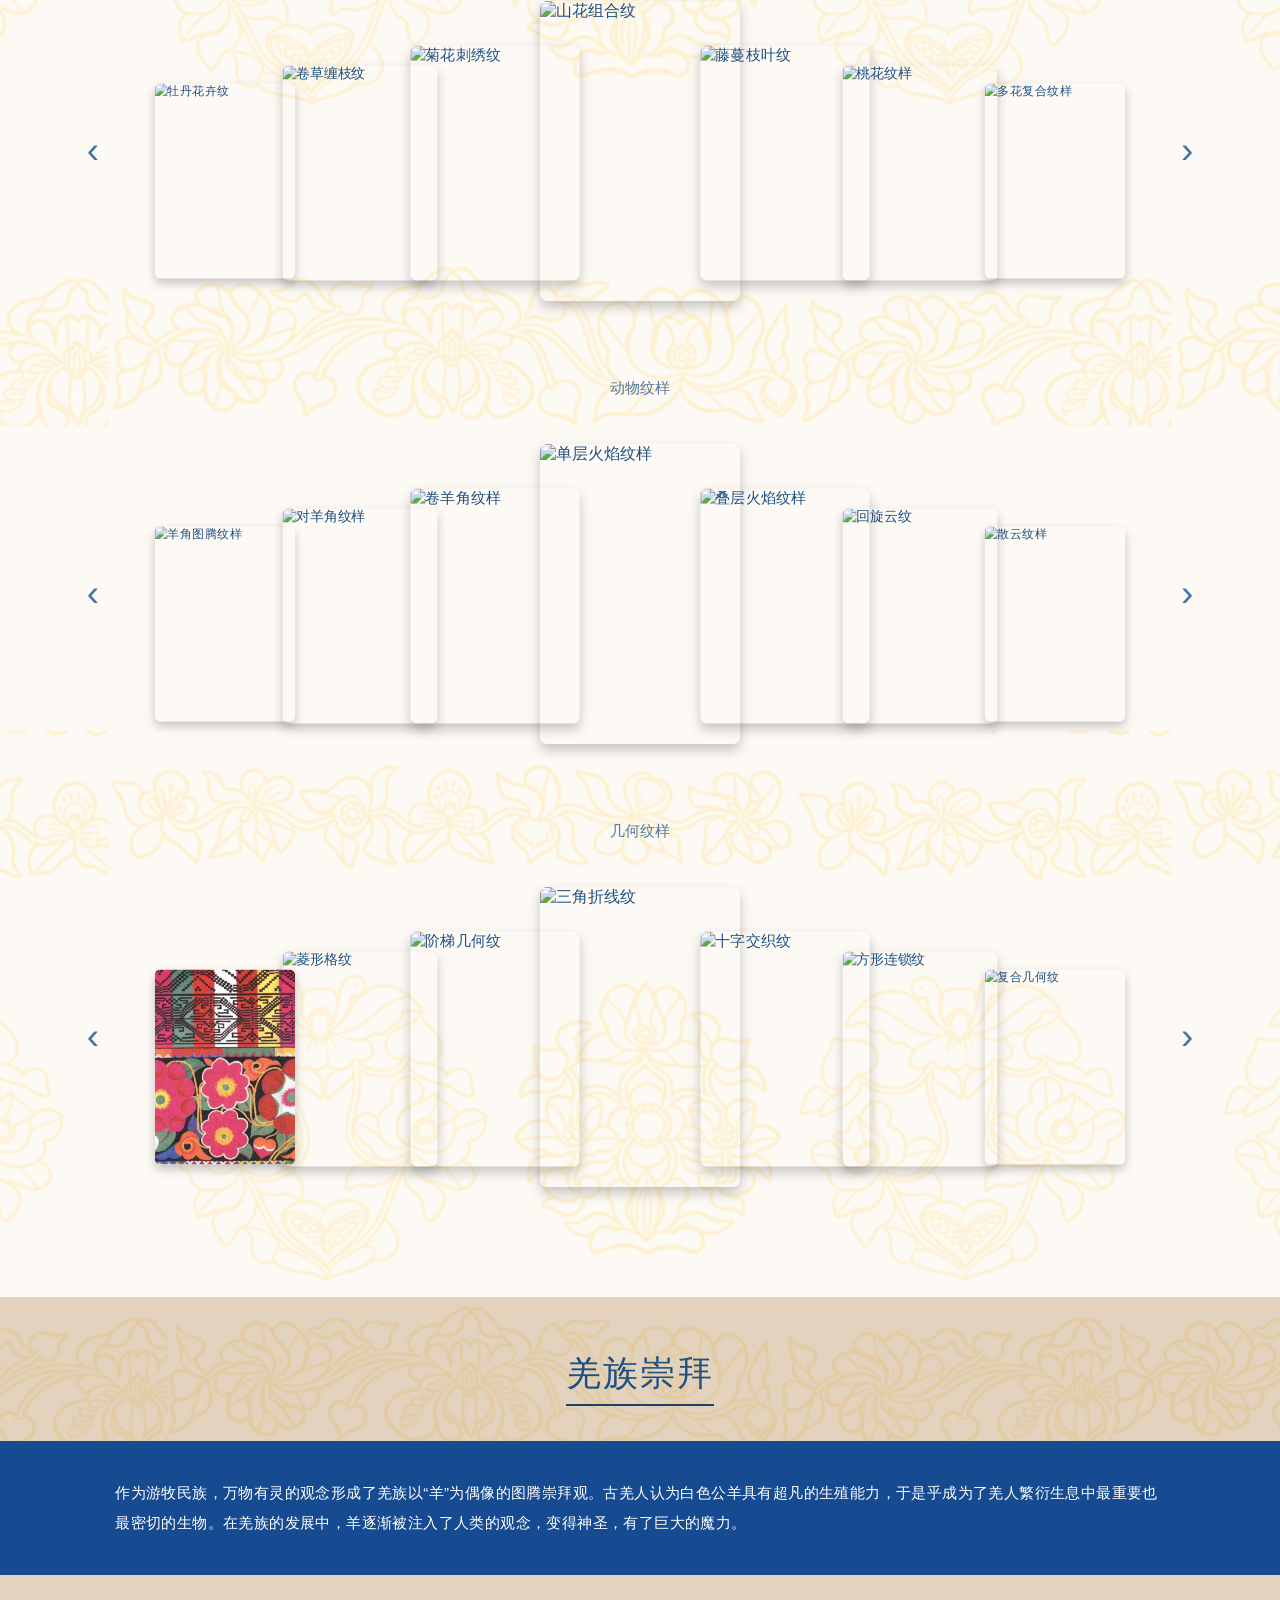
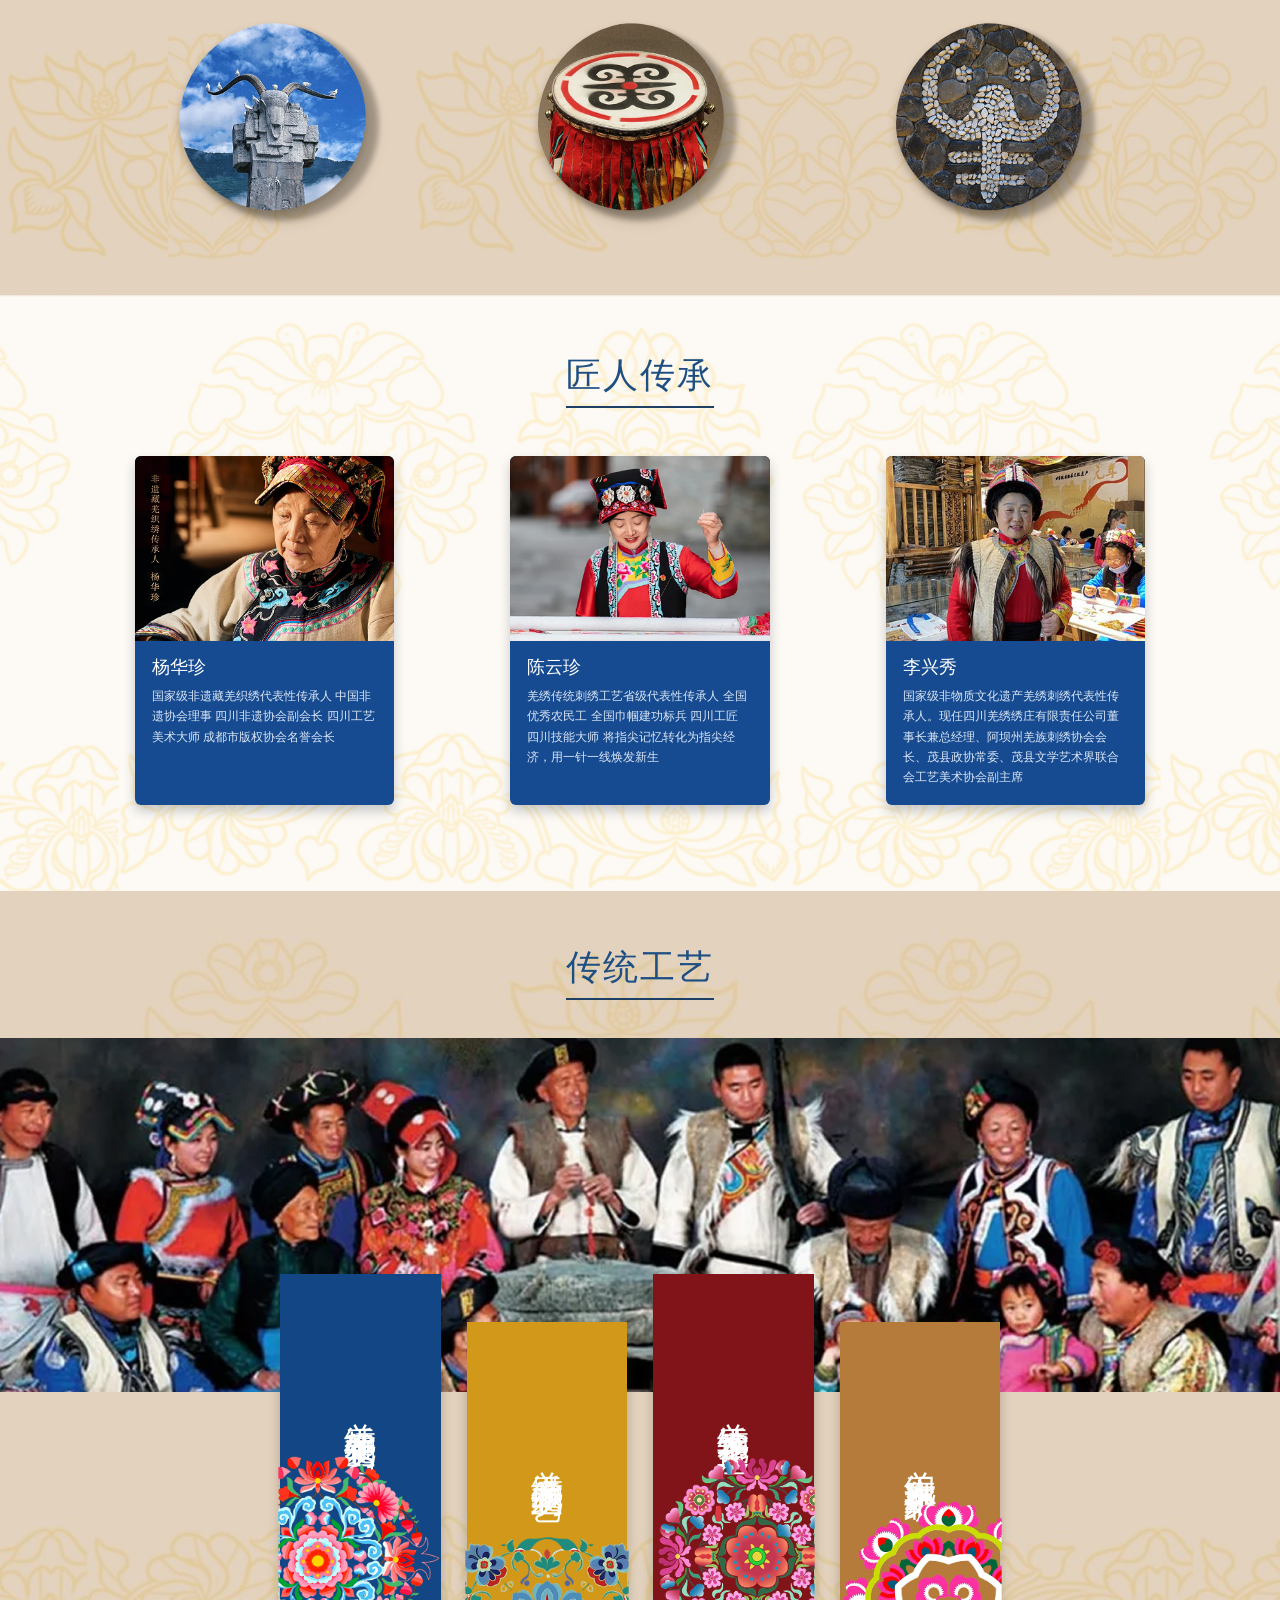
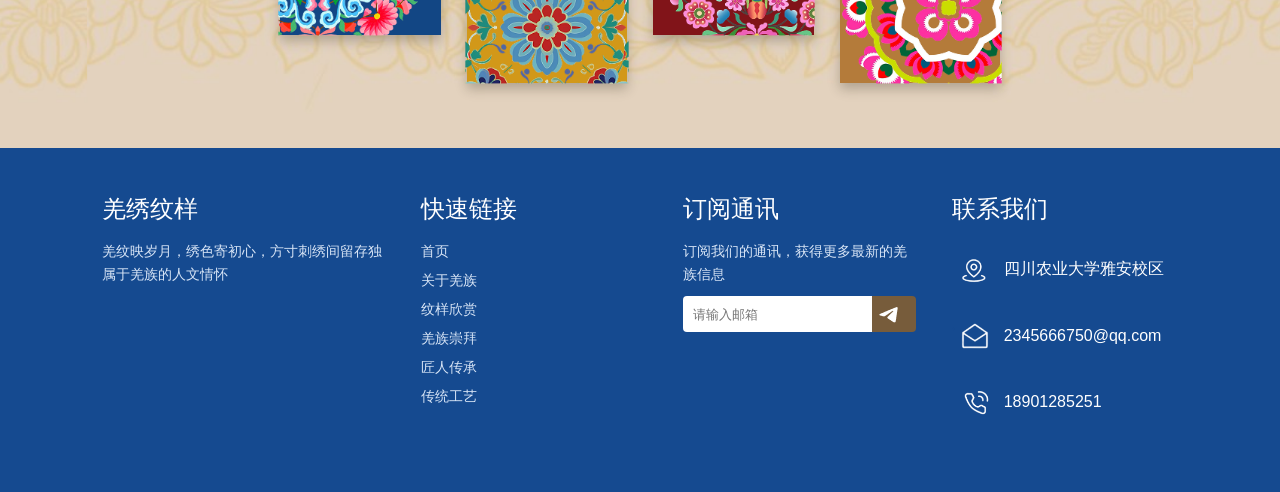
==== commit 8b84a532: "移动端测试" ====
--- a/index.html
+++ b/index.html
@@ -2,7 +2,8 @@
 <html lang="zh-CN">
 <head>
     <meta charset="UTF-8">
-    <meta name="viewport" content="width=device-width, initial-scale=1">
+    <!-- <meta name="viewport" content="width=device-width, initial-scale=1"> -->
+    <meta name="viewport" content="width=1440, initial-scale=1.0">
     <meta name="description" content="羌族纹样文化展示网站">
     <title>羌族纹样</title>
     <link rel="stylesheet" href="./css/style.css">
--- a/css/style.css
+++ b/css/style.css
@@ -6,12 +6,12 @@
     --beige: #e8d4bb;
     --gold: #d6a44b;
 }
-html {
+/* html {
     transform: scale(1.25);
     transform-origin: top left;
     width: 80%;
     height: 80%;
-}
+} */
 
 * {
     box-sizing: border-box;
@@ -815,9 +815,15 @@
     box-shadow: 0 4px 10px rgba(30, 79, 130, 0.12);
     background-color: var(--paper);
 }
-@media (max-width:760px) {
+/* @media (max-width:760px) {
     #wave {
         height: 90px !important;
         width: 94% !important;
     }
+} */
+ html,body{
+  overflow-x:auto; /*允许横向滚动，完整显示页面*/
+}
+*{
+  -webkit-text-size-adjust: 100%; /*禁止手机自动放大文字！重要*/
 }
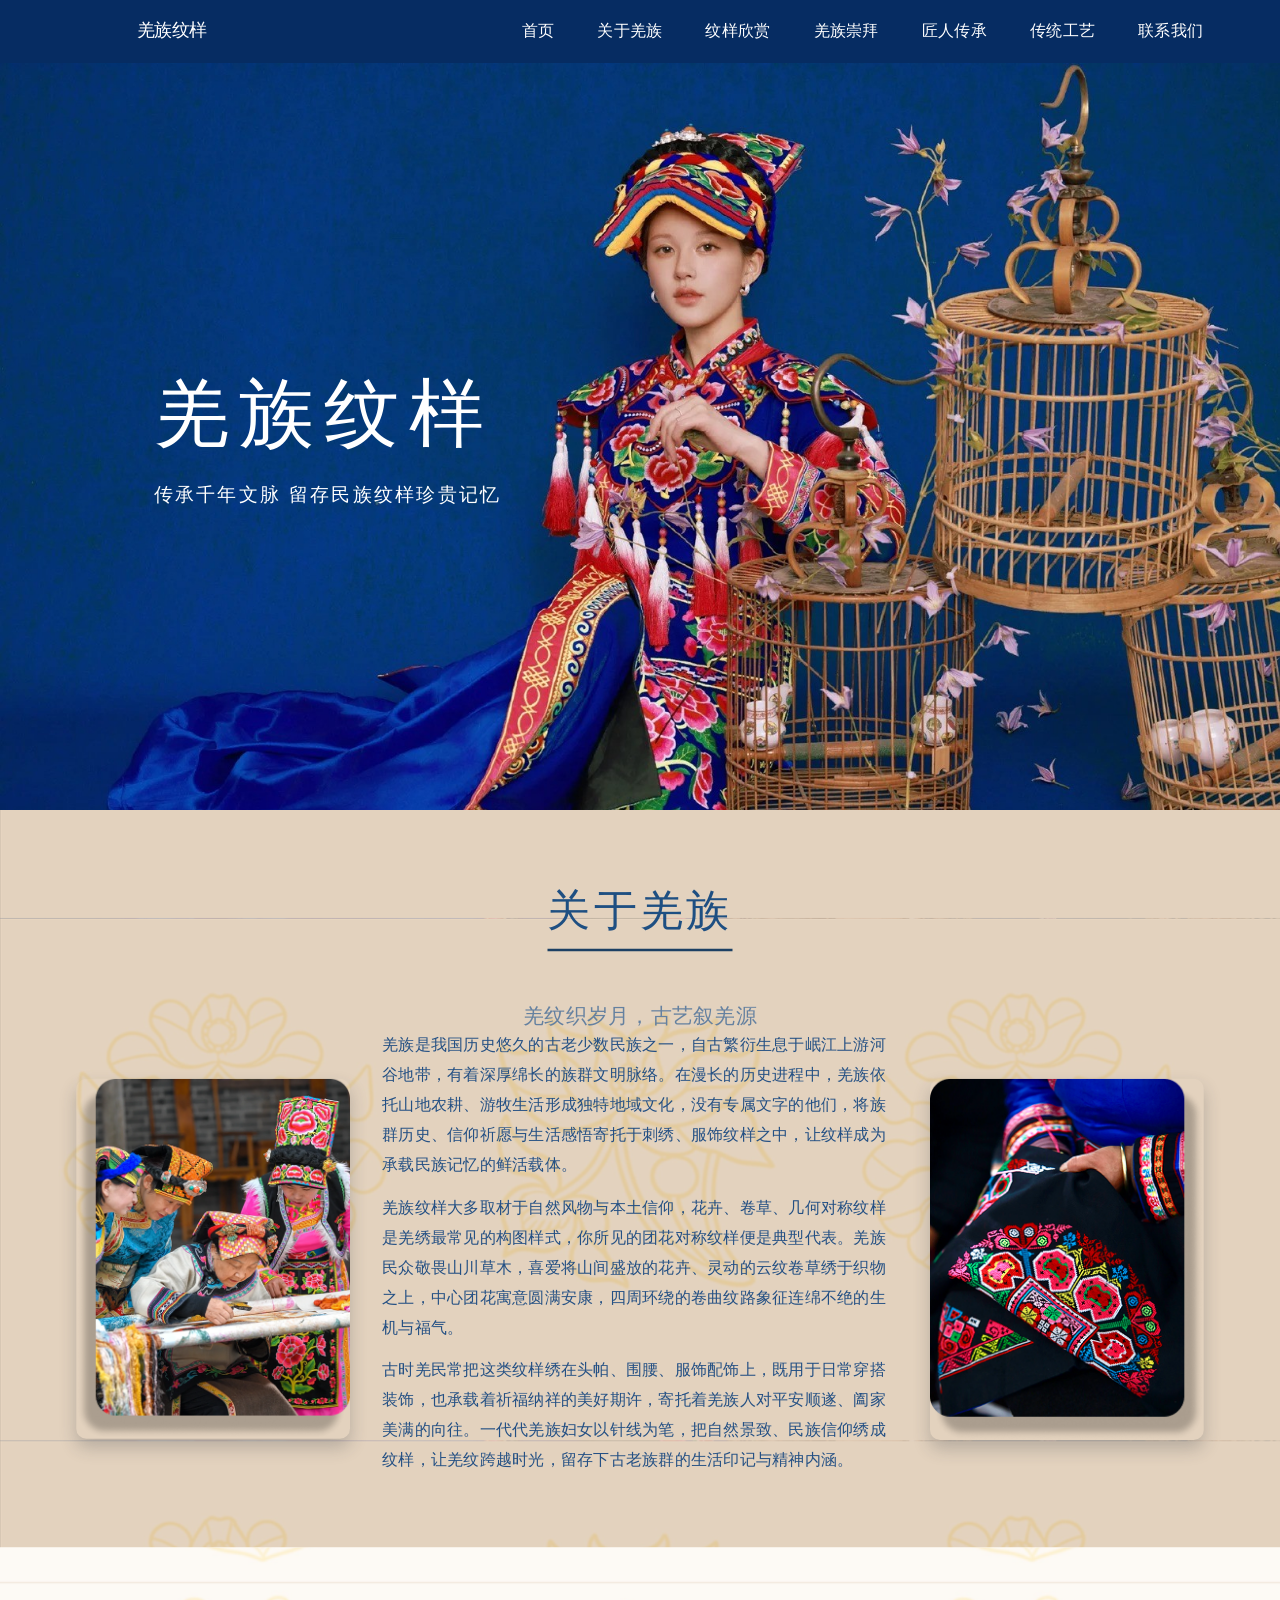
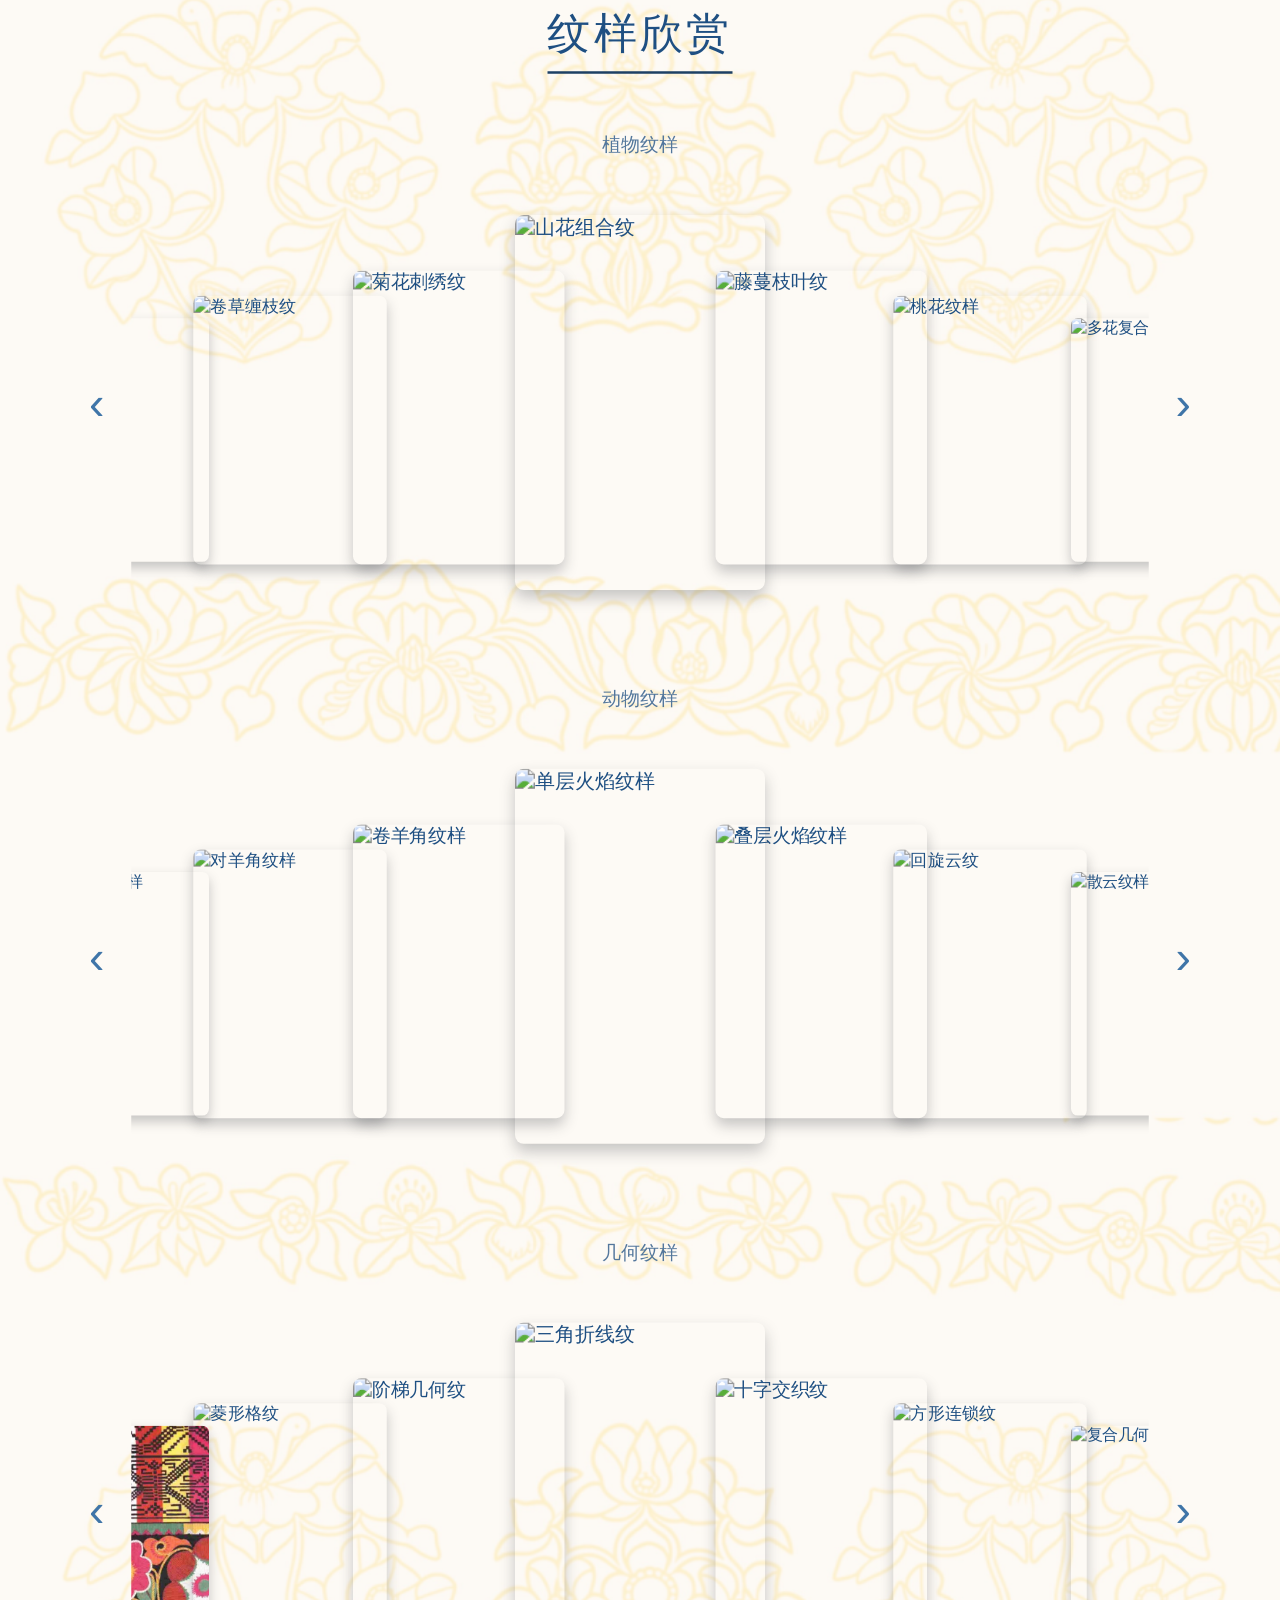
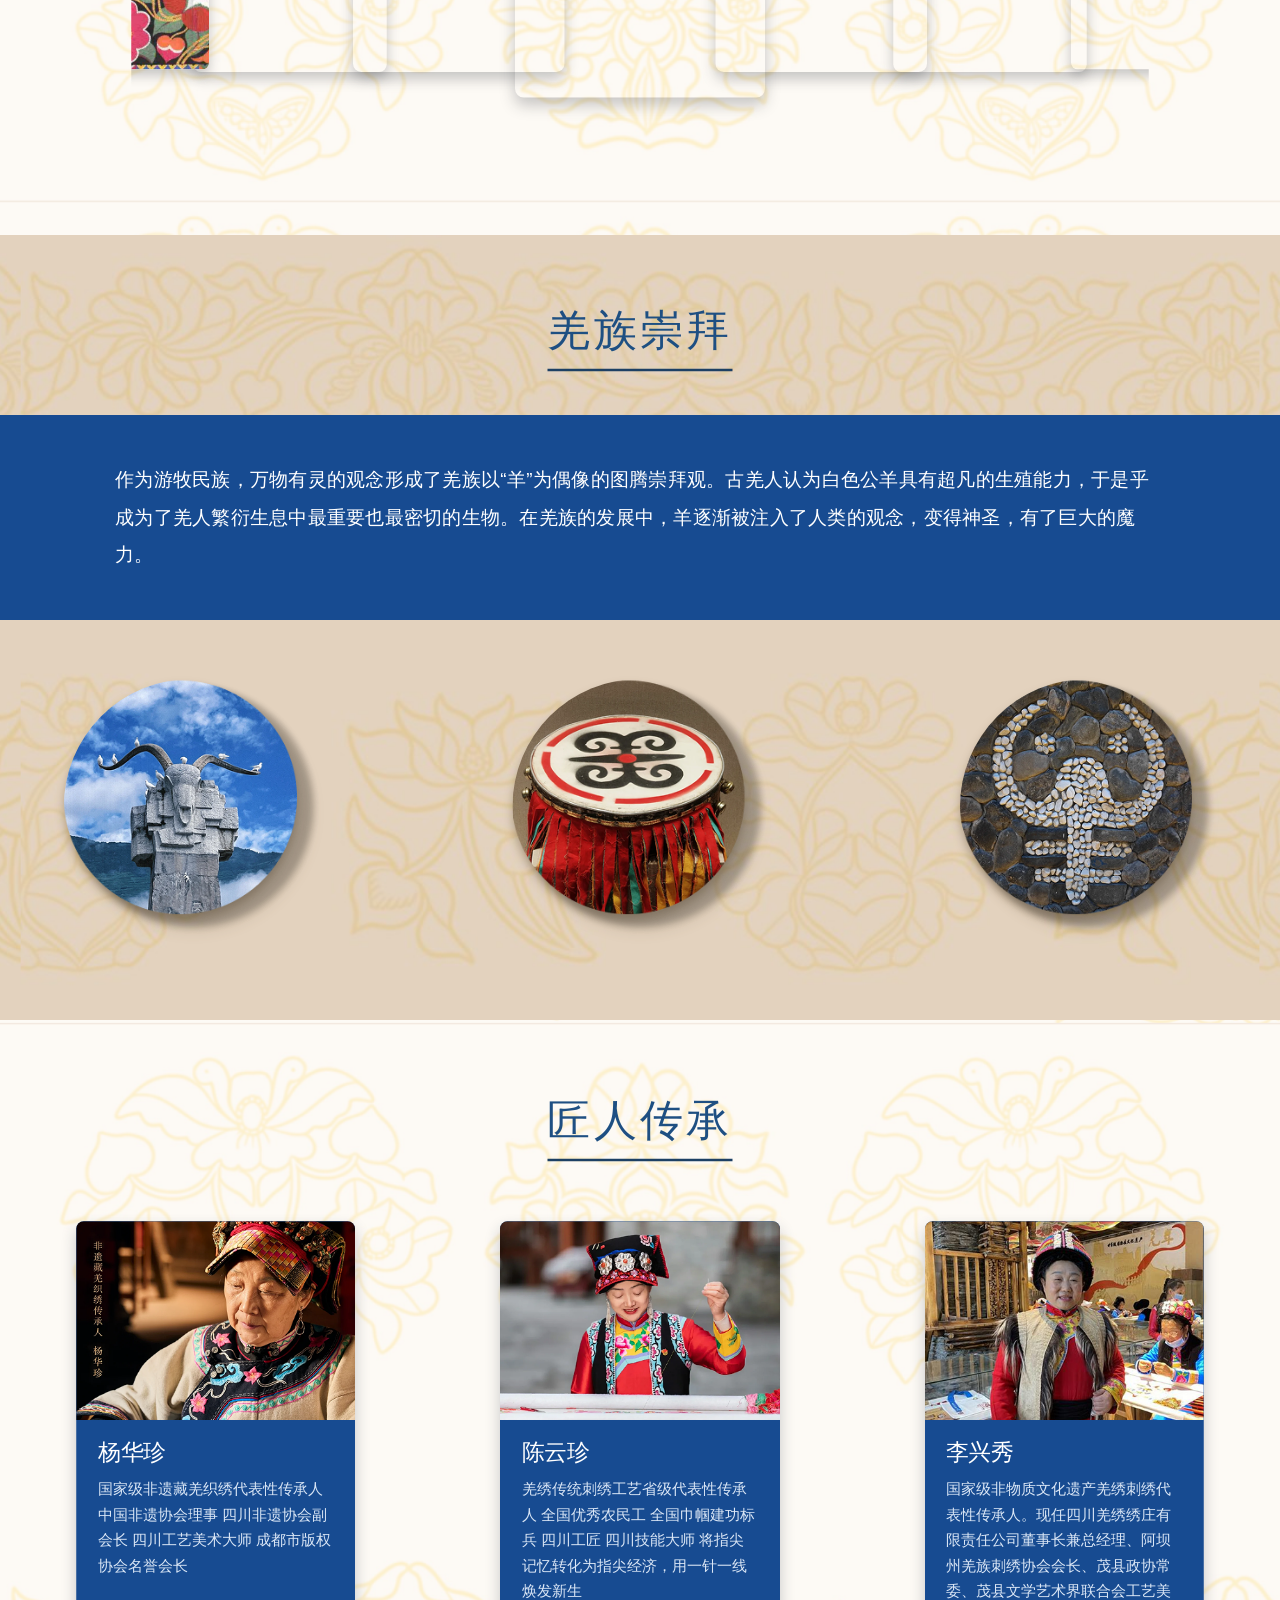
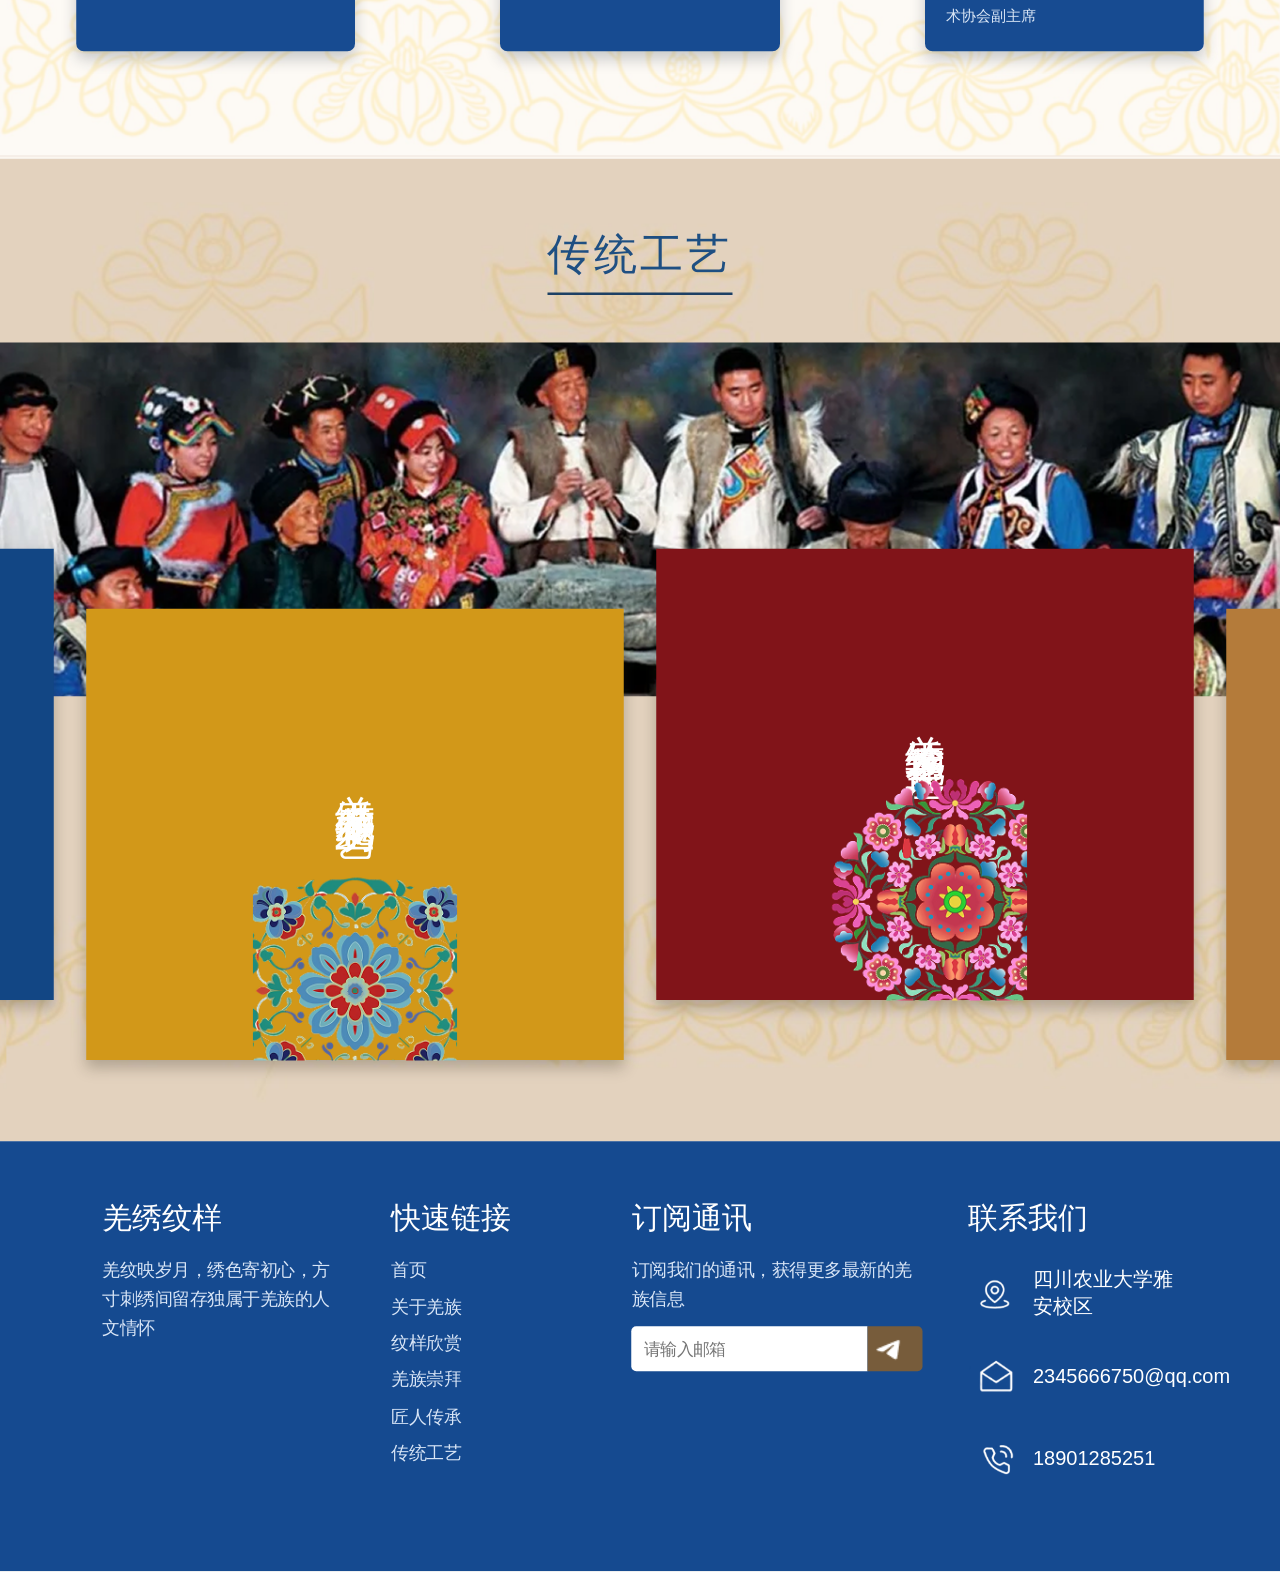
==== commit ebe3d46a: "移动端测试2" ====
--- a/index.html
+++ b/index.html
@@ -2,8 +2,7 @@
 <html lang="zh-CN">
 <head>
     <meta charset="UTF-8">
-    <!-- <meta name="viewport" content="width=device-width, initial-scale=1"> -->
-    <meta name="viewport" content="width=1440, initial-scale=1.0">
+    <meta name="viewport" content="width=device-width, initial-scale=1">
     <meta name="description" content="羌族纹样文化展示网站">
     <title>羌族纹样</title>
     <link rel="stylesheet" href="./css/style.css">
--- a/css/style.css
+++ b/css/style.css
@@ -6,12 +6,12 @@
     --beige: #e8d4bb;
     --gold: #d6a44b;
 }
-/* html {
+html {
     transform: scale(1.25);
     transform-origin: top left;
     width: 80%;
     height: 80%;
-} */
+}
 
 * {
     box-sizing: border-box;
@@ -566,264 +566,25 @@
 }
 
 /* =========移动端媒体查询========= */
-@media (max-width: 760px) {
-    .site-header {
-        height: 44px;
-        padding: 0 16px;
+@media (max-width:760px){
+    html{
+        transform:scale(0.42);
+        transform-origin:top left;
+        width:238%;
+        height:238%;
     }
-    .site-brand {
-        font-size: 11px;
+    body{
+        min-width:1440px;
+        overflow-x:auto;
     }
-    .brand-badge {
-        width: 18px;
-        height: 18px;
-        font-size: 9px;
+    .menu-button{display:block;}
+    .main-nav{
+        position:absolute;
+        top:44px;left:0;right:0;
+        display:none;
+        flex-direction:column;
+        padding:20px;
+        background:var(--navy-deep);
     }
-    .menu-button {
-        display: block;
-    }
-    .main-nav {
-        position: absolute;
-        top: 44px;
-        right: 0;
-        left: 0;
-        display: none;
-        flex-direction: column;
-        gap: 15px;
-        padding: 18px 8%;
-        background: var(--navy-deep);
-    }
-    .main-nav.is-open {
-        display: flex;
-    }
-    .hero-section {
-        min-height: 0;
-        padding: 26px 12%;
-        background-position: center;
-    }
-    .hero-content {
-        width: 42%;
-        min-width: 0;
-    }
-    .hero-content h1 {
-        margin-bottom: 8px;
-        font-size: 27px;
-        letter-spacing: 4px;
-    }
-    .hero-content p {
-        font-size: 8px;
-        letter-spacing: 1px;
-        white-space: nowrap;
-    }
-    .content-shell {
-        width: 92%;
-    }
-    .section-title {
-        gap: 8px;
-    }
-    .section-title h2 {
-        font-size: 17px;
-    }
-    .title-ornament {
-        width: 18px;
-        height: 18px;
-        font-size: 9px;
-    }
-    .section-title h2::after {
-        height: 1px;
-        margin-top: 4px;
-    }
-    .about-section {
-        padding: 29px 0 24px;
-    }
-    .section-subtitle {
-        margin: 10px 0 15px;
-        font-size: 9px;
-    }
-    .about-layout {
-        grid-template-columns: 1fr;
-        gap: 16px;
-    }
-    .about-image-left{order:1;}
-    .about-text{order:2;}
-    .about-image-right{order:3;}
-    .about-text {
-        font-size: 12px;
-        line-height: 1.55;
-    }
-    .about-text p {
-        margin-bottom: 5px;
-    }
-    .about-image {
-        border-radius: 5px;
-    }
-    .patterns-section {
-        padding: 30px 0 40px;
-    }
-    .pattern-group {
-        margin-top: 34px;
-    }
-    .pattern-group h3 {
-        margin-bottom: 6px;
-        font-size: 10px;
-    }
-    .pattern-carousel {
-        grid-template-columns: 15px 1fr 15px;
-        gap: 3px;
-    }
-    .carousel-arrow {
-        font-size: 24px;
-    }
-    .pattern-viewport {
-        padding: 15px 0;
-    }
-    .pattern-card {
-        flex: 0 0 56px;
-        height: 70px;
-        margin-left: -12px;
-    }
-    .pattern-card.level-far {
-        transform: translateY(8px) scale(0.86);
-    }
-    .pattern-card.level-near {
-        transform: translateY(6px) scale(0.94);
-    }
-    .pattern-card.level-active {
-        flex-basis: 92px;
-        height: 118px;
-        transform: translateY(0) scale(1);
-    }
-    .taboo-section {
-        padding-bottom: 31px;
-    }
-    .taboo-title-shell {
-        padding: 27px 0 20px;
-    }
-    .taboo-copy {
-        padding: 19px 8%;
-    }
-    .taboo-copy p {
-        font-size: 12px;
-        line-height: 1.65;
-    }
-    .totem-row {
-        gap: 24px;
-        padding-top: 24px;
-    }
-    .totem-row img {
-        width: 78px;
-        height: 78px;
-    }
-    .artisans-section {
-        padding: 32px 0 43px;
-    }
-    .artisan-row {
-        grid-template-columns: 1fr;
-        gap: 50px;
-        margin-top: 26px;
-    }
-    .artisan-card {
-        border-radius: 4px;
-    }
-    .artisan-card div {
-        min-height: 68px;
-        padding: 7px 8px 9px;
-    }
-    .artisan-card h3 {
-        margin-bottom: 3px;
-        font-size: 10px;
-    }
-    .artisan-card p {
-        font-size: 10px;
-        line-height: 1.45;
-    }
-    .craft-section {
-        padding: 29px 0 35px;
-    }
-    .craft-title-shell {
-        padding-bottom: 19px;
-    }
-    .craft-banner {
-        height: 95px;
-    }
-    .craft-cards {
-        gap: 10px;
-        width: 90%;
-        margin-top: -29px;
-    }
-    .card-up{
-        transform: translateY(-12px);
-    }
-    .craft-card p {
-        padding: 11px 6px;
-        font-size: 11px;
-        letter-spacing: 1px;
-    }
-    .craft-card img {
-        padding: 3px;
-    }
-
-    .footer-col h3 {
-        margin: 0 0 15px;
-        font-size: 24px;
-        font-weight: 500;
-    }
-    .footer-col p,
-    .footer-col a {
-        display: block;
-        margin: 6px 0;
-        color: #d8e5f6;
-        font-size: 14px;
-        line-height: 1.65;
-    }
-    .subscribe-box{
-        display:flex;
-        margin-top:10px;
-    }
-    .subscribe-box input{
-        flex:1;
-        height:36px;
-        border:none;
-        padding:0 10px;
-        border-radius:4px 0 0 4px;
-        outline:none;
-    }
-    .send-btn{
-        width:44px;
-        background:#775c3b;
-        color:#fff;
-        border:none;
-        cursor:pointer;
-        border-radius:0 4px 4px 0;
-    }
-
-    /* 移动端适配联系图标 */
-    .contact-row {
-        margin: 18px 0;
-        gap: 8px;
-    }
-    .contact-icon {
-        width: 34px;
-        height: 34px;
-    }
-}
-
-/* ========== 音频可视化Canvas样式【新增】 ========== */
-#wave {
-    max-width: 1100px;
-    border-radius: 8px;
-    box-shadow: 0 4px 10px rgba(30, 79, 130, 0.12);
-    background-color: var(--paper);
-}
-/* @media (max-width:760px) {
-    #wave {
-        height: 90px !important;
-        width: 94% !important;
-    }
-} */
- html,body{
-  overflow-x:auto; /*允许横向滚动，完整显示页面*/
-}
-*{
-  -webkit-text-size-adjust: 100%; /*禁止手机自动放大文字！重要*/
-}+    .main-nav.is-open{display:flex;}
+}
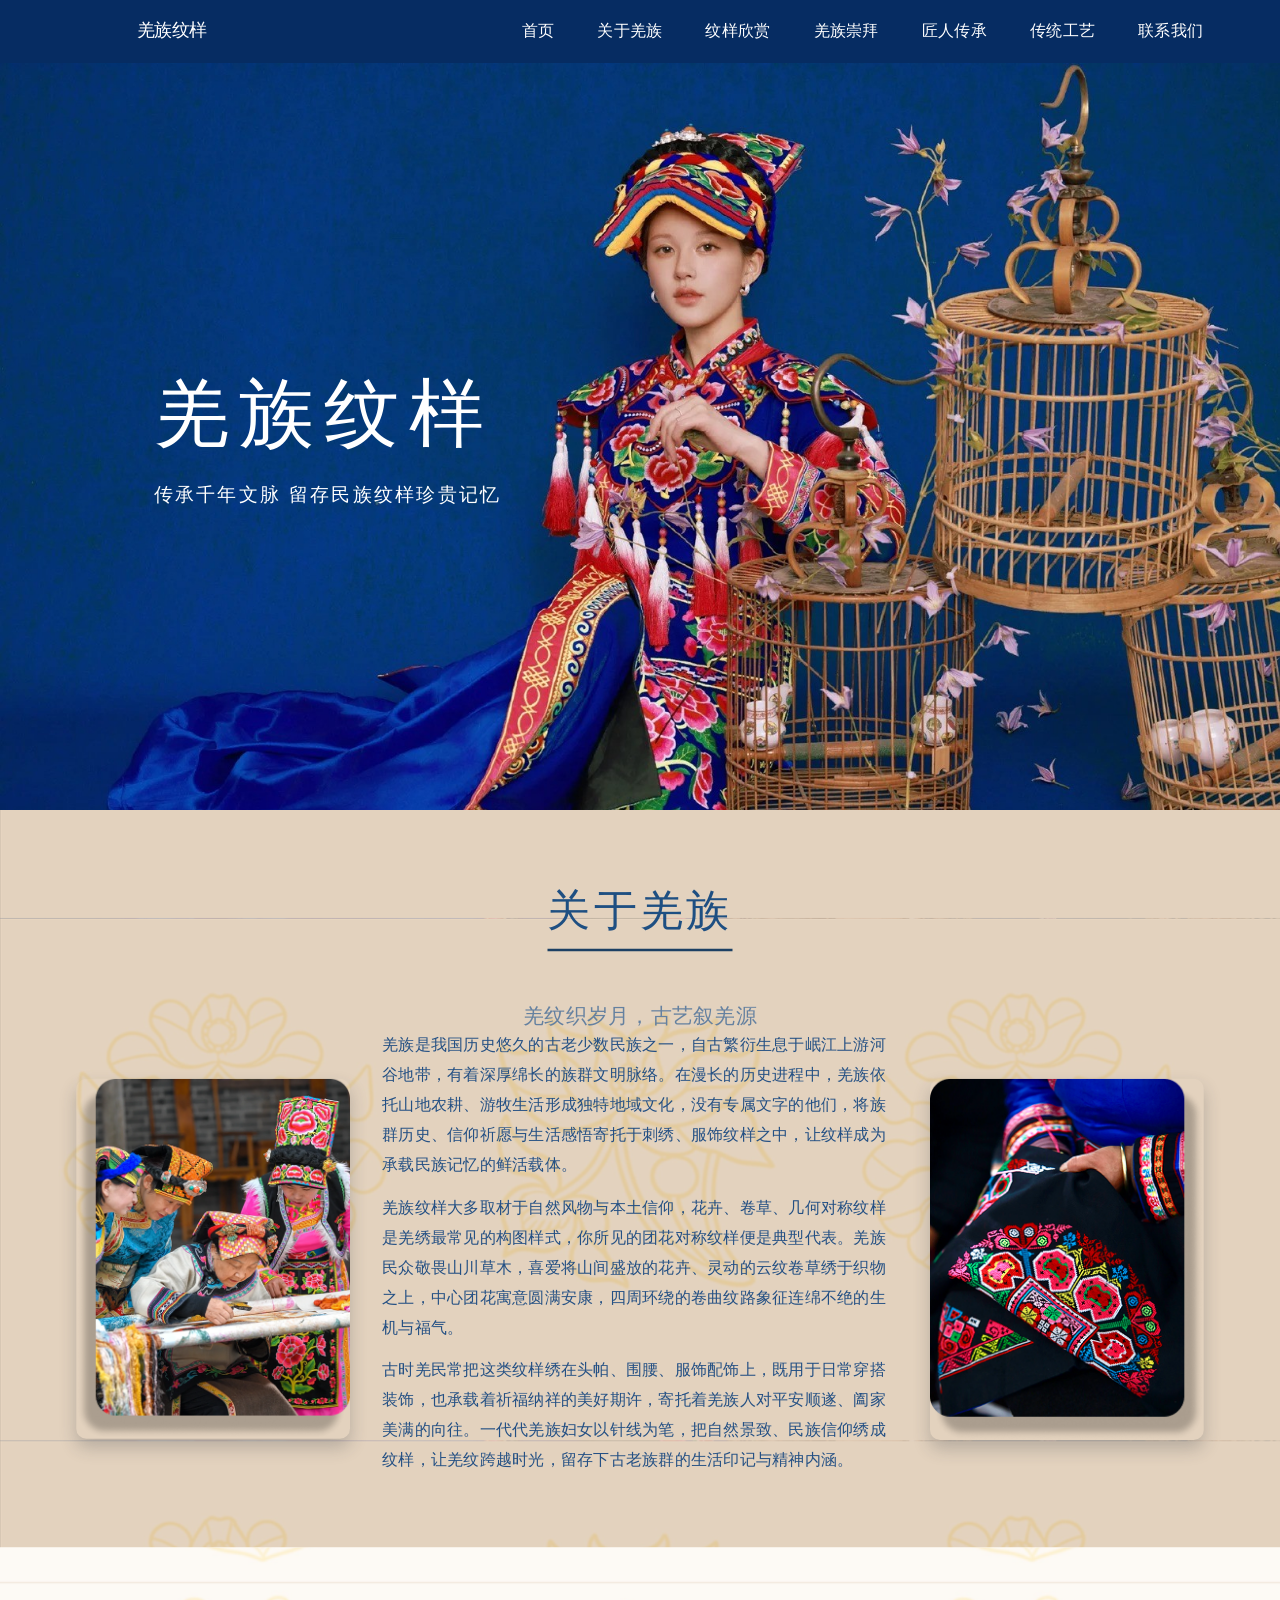
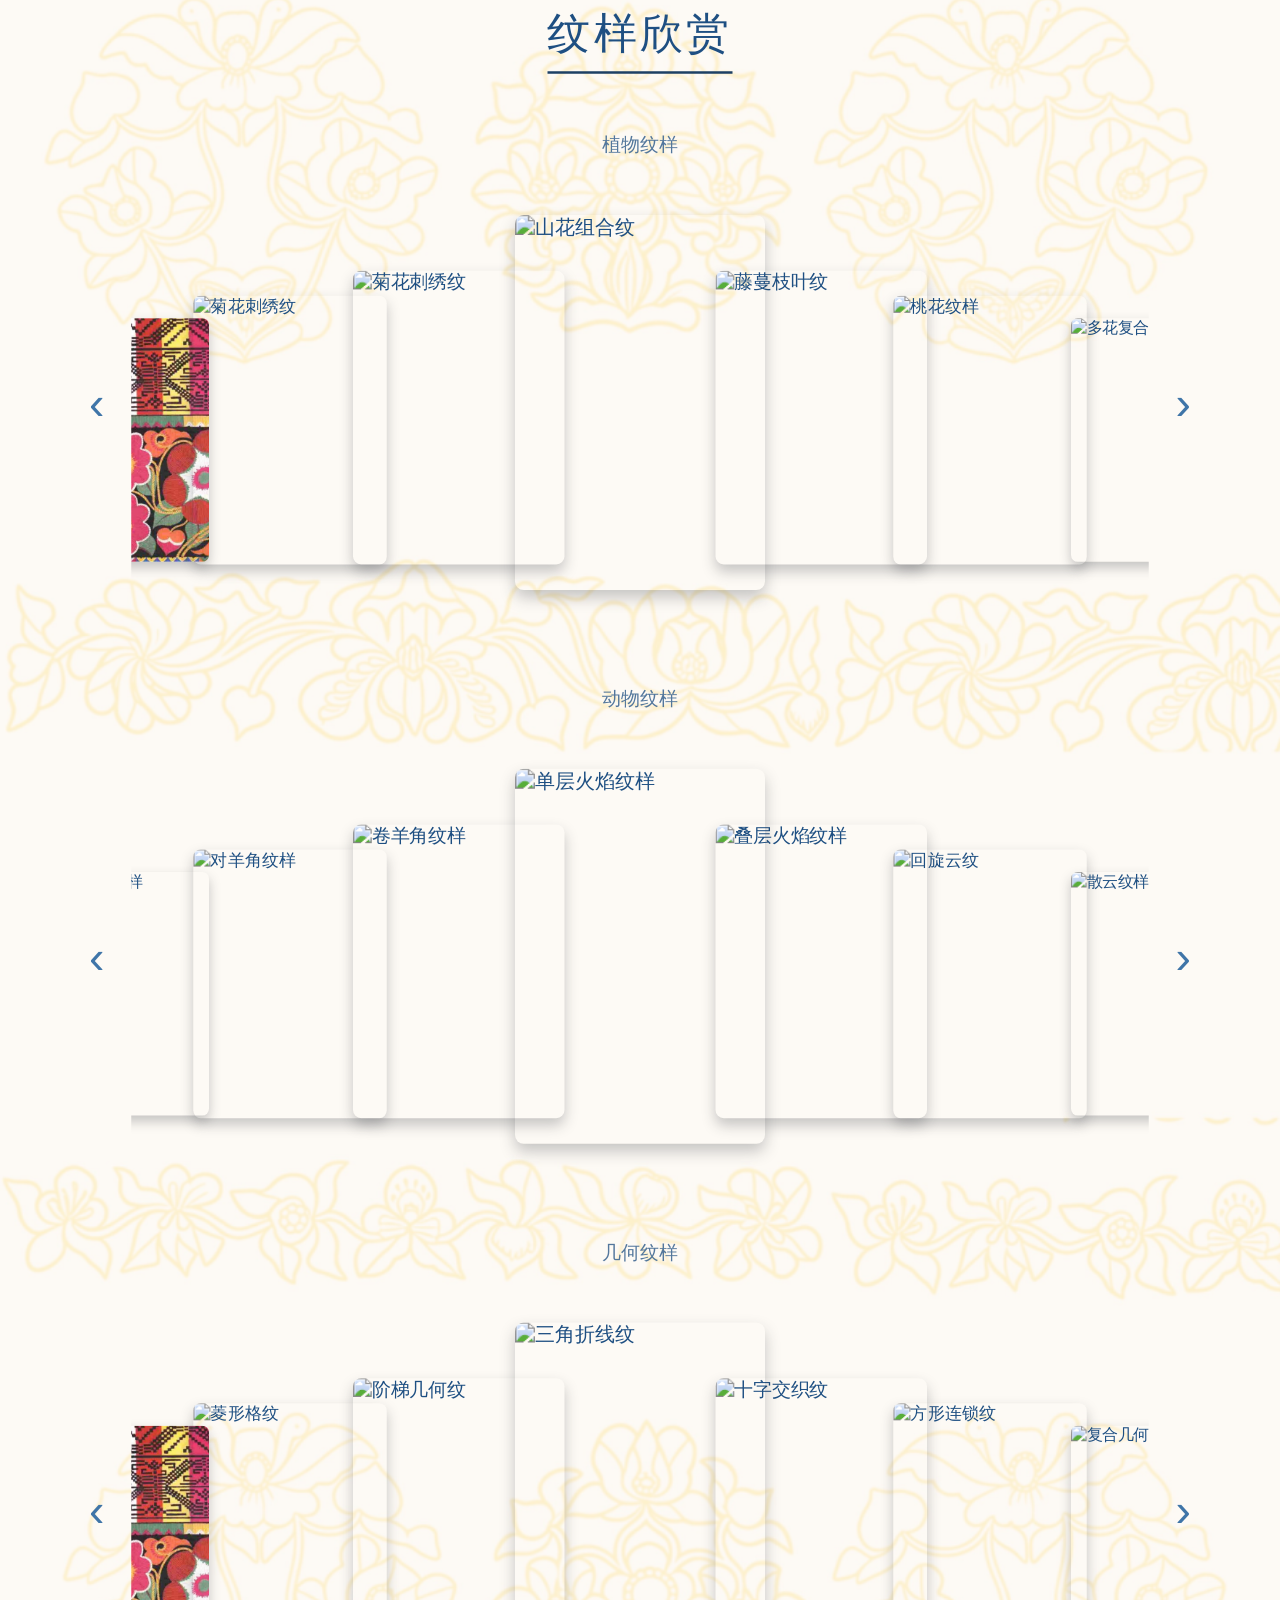
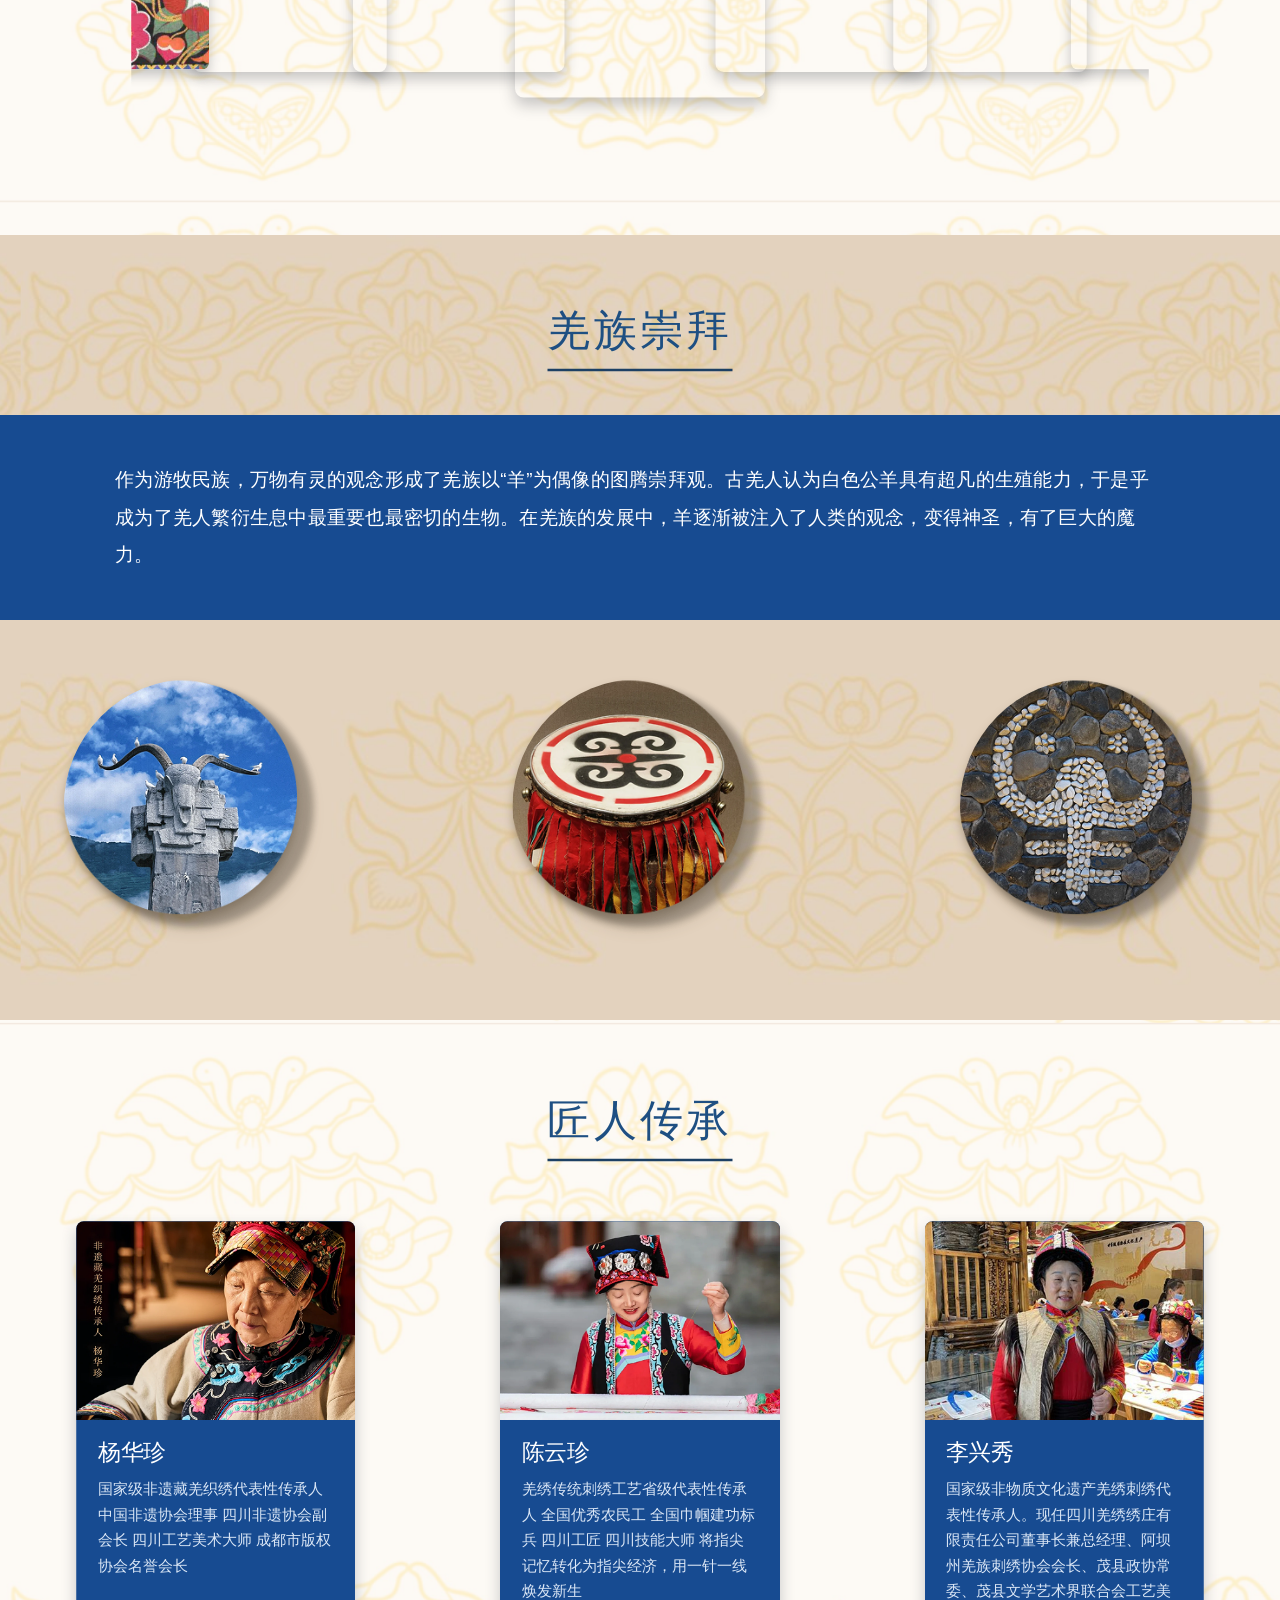
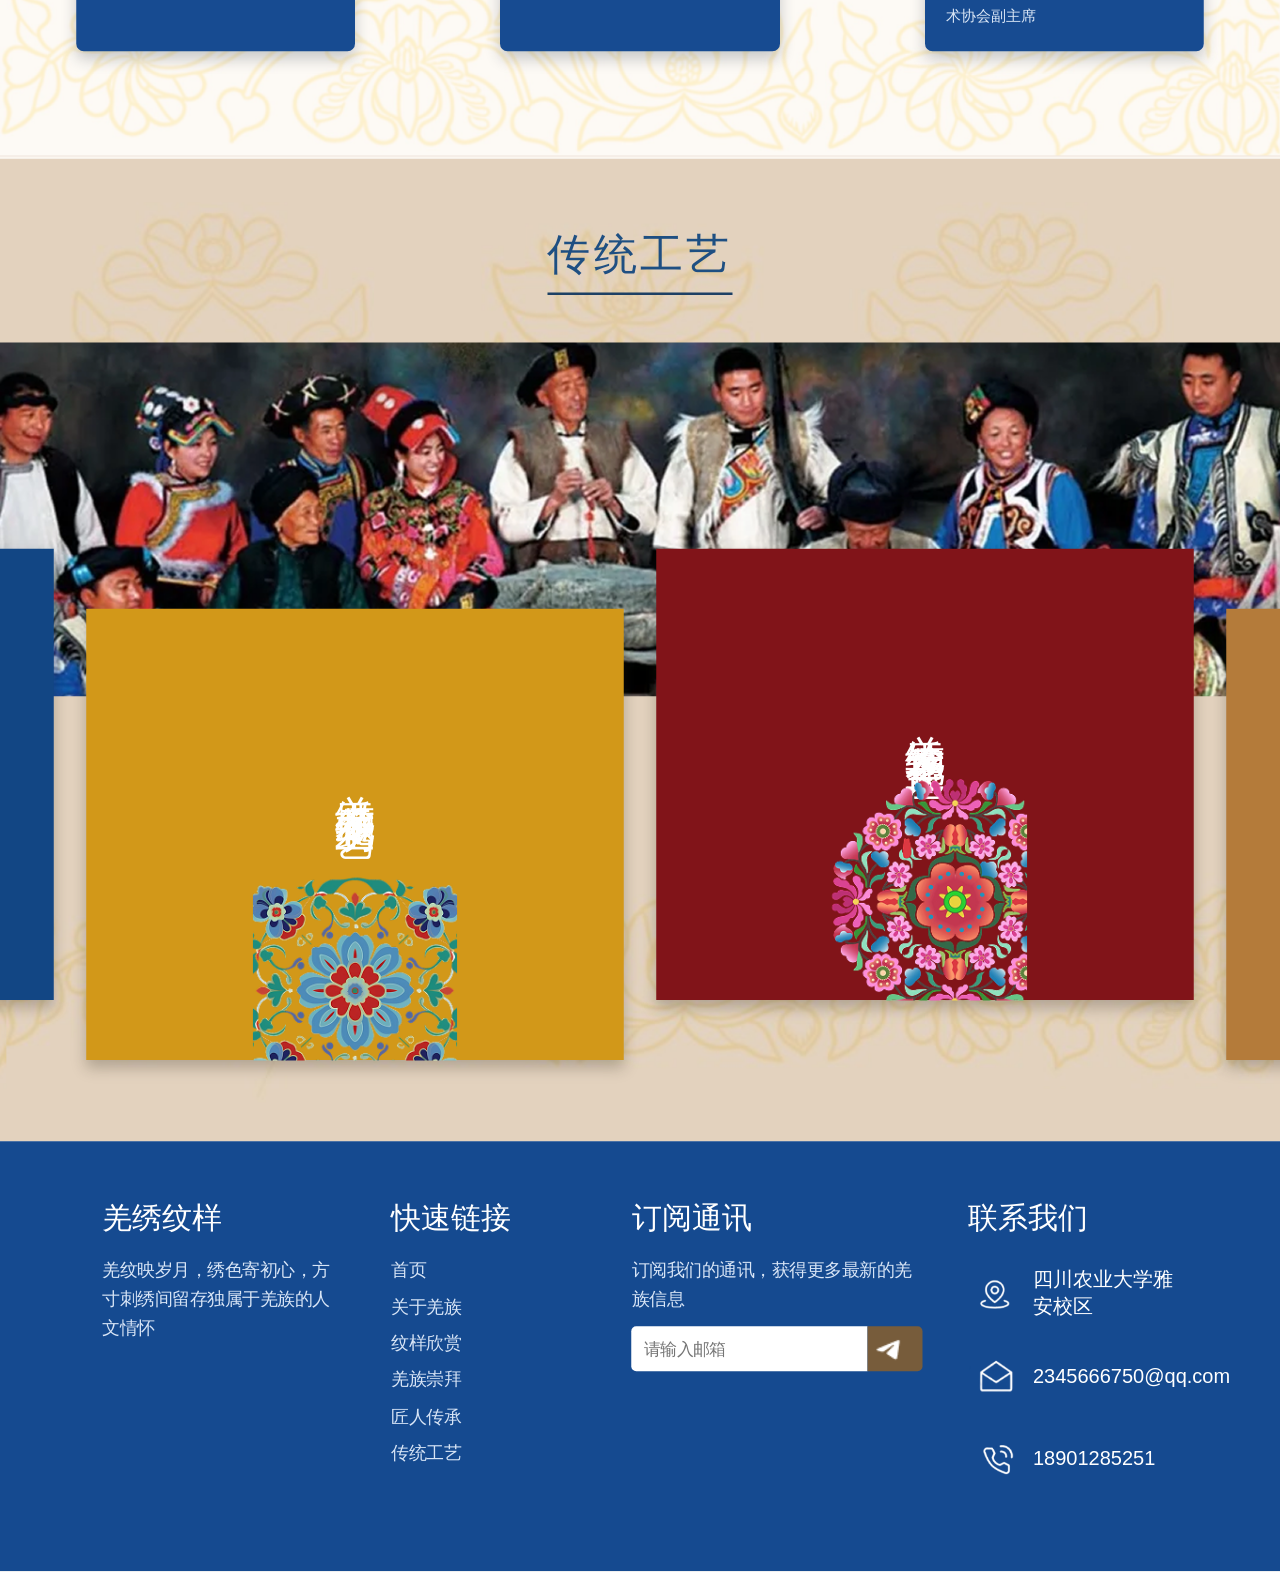
==== commit 7f1f5413: "网站样式更新" ====
--- a/index.html
+++ b/index.html
@@ -78,26 +78,26 @@
                         <button class="carousel-arrow carousel-prev" type="button" aria-label="查看上一组植物纹样">‹</button>
                         <div class="pattern-viewport">
                             <div class="pattern-cards">
-                                <a href="./pattern-detail.html?sound=花卉纹&img=./assets/images/plant/plant1.jpg&name=牡丹花卉纹&desc=牡丹纹样花朵饱满艳丽，寓意繁荣富贵，常装饰于羌族妇女围裙与头帕之上。" class="pattern-card" data-sound="花卉纹">
-                                    <img src="./assets/images/plant/plant1.jpg" alt="牡丹花卉纹">
-                                </a>
-                                <a href="./pattern-detail.html?sound=卷草藤蔓纹&img=./assets/images/plant/plant2.jpg&name=卷草缠枝纹&desc=连绵卷曲的花草线条，生生不息，是羌绣中最常用的基础装饰纹样。" class="pattern-card" data-sound="卷草藤蔓纹">
-                                    <img src="./assets/images/plant/plant2.jpg" alt="卷草缠枝纹">
-                                </a>
-                                <a href="./pattern-detail.html?sound=花卉纹&img=./assets/images/plant/plant3.jpg&name=菊花刺绣纹&desc=菊花象征坚韧高洁，形态素雅，多用于羌族日常配饰刺绣。" class="pattern-card" data-sound="花卉纹">
-                                    <img src="./assets/images/plant/plant3.jpg" alt="菊花刺绣纹">
-                                </a>
-                                <a href="./pattern-detail.html?sound=花卉纹&img=./assets/images/plant/plant4.jpg&name=山花组合纹&desc=多种山野小花组合刺绣，色彩丰富，取材于羌区山间自然花草。" class="pattern-card" data-sound="花卉纹">
-                                    <img src="./assets/images/plant/plant4.jpg" alt="山花组合纹">
-                                </a>
-                                <a href="./pattern-detail.html?sound=卷草藤蔓纹&img=./assets/images/plant/plant5.jpg&name=藤蔓枝叶纹&desc=藤蔓交错延伸，寓意蓬勃生机，常作为边框纹样使用。" class="pattern-card" data-sound="卷草藤蔓纹">
-                                    <img src="./assets/images/plant/plant5.jpg" alt="藤蔓枝叶纹">
-                                </a>
-                                <a href="./pattern-detail.html?sound=花卉纹&img=./assets/images/plant/plant6.jpg&name=桃花纹样&desc=桃花象征生机与美好，造型柔美，广泛出现在羌族服饰刺绣之中。" class="pattern-card" data-sound="花卉纹">
-                                    <img src="./assets/images/plant/plant6.jpg" alt="桃花纹样">
-                                </a>
-                                <a href="./pattern-detail.html?sound=花卉纹&img=./assets/images/plant/plant7.jpg&name=多花复合纹样&desc=多种花卉集中排布，构图饱满浓郁，是羌绣围裙经典主体图案。" class="pattern-card" data-sound="花卉纹">
-                                    <img src="./assets/images/plant/plant7.jpg" alt="多花复合纹样">
+                                <a href="./pattern-detail.html?sound=花卉纹&img=./assets/images/plant/plant1.jpg&name=牡丹花卉纹&desc=花瓣层层展开，造型饱满圆润，以中心花蕊向外扩散形成对称结构，色彩艳丽，是羌绣中常见的主体花纹。&text1=牡丹纹样多采用圆形团花构图，花瓣排列紧密，体现羌族刺绣对自然花卉形态的艺术提炼。&text2=纹样通常应用于围腰、头帕、衣袖等服饰部位，是装饰性与文化寓意结合的典型代表。&text3=绣娘通过不同针法表现花瓣层次，使牡丹纹样具有立体感和生命力。&infoText=牡丹花卉纹来源于羌族对山间花草的观察，属于植物纹样体系，常用于女性服饰刺绣。&meanText=牡丹象征富贵、美好和生命繁盛，表达羌族人民对幸福生活的向往。&storyText=过去羌族妇女常将牡丹纹绣于嫁衣和节庆服饰中，希望婚姻美满、家庭兴旺。" class="pattern-card" data-sound="花卉纹">
+                                    <img src="./assets/images/plant/plant1.jpg" alt="牡丹花卉纹"></img>
+                                </a>
+                                <a href="./pattern-detail.html?sound=花卉纹&img=./assets/images/plant/plant3.jpg&name=菊花刺绣纹&desc=菊花纹由细长花瓣组成，形态清秀雅致，展现山野植物自然姿态。&text1=菊花纹样结构清晰，多采用放射式排列，具有稳定和谐的视觉效果。&text2=常用于羌族日常服饰和装饰用品中。&text3=通过细密针法表现花瓣纹理，使图案更加精致。&infoText=菊花纹属于羌族植物类纹样，来源于当地自然环境中的花卉形象。&meanText=菊花象征坚韧、高洁和长久生命力。&storyText=羌族人民生活在山地环境中，经常观察自然花草，并将菊花形态融入刺绣。" class="pattern-card" data-sound="花卉纹">
+                                    <img src="./assets/images/plant/plant3.jpg" alt="菊花刺绣纹"></img>
+                                </a>
+                                <a href="./pattern-detail.html?sound=花卉纹&img=./assets/images/plant/plant3.jpg&name=菊花刺绣纹&desc=菊花纹由细长花瓣组成，形态清秀雅致，展现山野植物自然姿态。&text1=菊花纹样结构清晰，多采用放射式排列，具有稳定和谐的视觉效果。&text2=常用于羌族日常服饰和装饰用品中。&text3=通过细密针法表现花瓣纹理，使图案更加精致。&infoText=菊花纹属于羌族植物类纹样，来源于当地自然环境中的花卉形象。&meanText=菊花象征坚韧、高洁和长久生命力。&storyText=羌族人民生活在山地环境中，经常观察自然花草，并将菊花形态融入刺绣。" class="pattern-card" data-sound="花卉纹">
+                                    <img src="./assets/images/plant/plant3.jpg" alt="菊花刺绣纹"></img>
+                                </a>
+                                <a href="./pattern-detail.html?sound=花卉纹&img=./assets/images/plant/plant4.jpg&name=山花组合纹&desc=多种山野花卉组合排列，构图丰富，体现羌区自然环境中的植物景象。&text1=山花组合纹通常由多个花形元素组成，形成自由活泼的装饰效果。&text2=纹样色彩丰富，经常用于大型刺绣作品主体位置。&text3=不同花卉组合体现羌族对自然万物的热爱。&infoText=该纹样取材于羌族山区常见植物，是自然题材纹样代表。&meanText=象征山川繁盛、生活美满和人与自然和谐相处。&storyText=羌族妇女常根据身边山花形态创作刺绣，将生活环境记录在织物上。" class="pattern-card" data-sound="花卉纹">
+                                    <img src="./assets/images/plant/plant4.jpg" alt="山花组合纹"></img>
+                                </a>
+                                <a href="./pattern-detail.html?sound=卷草藤蔓纹&img=./assets/images/plant/plant5.jpg&name=藤蔓枝叶纹&desc=细长枝条相互交错，叶片排列自然，形成连续生长的植物纹理。&text1=藤蔓枝叶纹强调线条变化，通过重复排列形成装饰空间。&text2=常作为辅助纹样，与花卉纹组合出现。&text3=表现植物不断生长的状态。&infoText=属于植物藤蔓类传统纹样，在羌绣中具有较高使用频率。&meanText=象征生命延续、家族传承和希望成长。&storyText=羌族传统服饰中常使用藤蔓纹连接不同图案，使整体更加协调。" class="pattern-card" data-sound="卷草藤蔓纹">
+                                    <img src="./assets/images/plant/plant5.jpg" alt="藤蔓枝叶纹"></img>
+                                </a>
+                                <a href="./pattern-detail.html?sound=花卉纹&img=./assets/images/plant/plant6.jpg&name=桃花纹样&desc=桃花纹以五瓣花形为主要结构，造型柔美，具有浓厚自然气息。&text1=桃花纹样线条轻盈，常采用散点式布局。&text2=适合用于女性服饰、头饰等装饰。&text3=体现羌族刺绣细腻柔和的一面。&infoText=桃花纹来源于传统植物崇尚文化，是羌绣常见花卉题材。&meanText=桃花象征青春、美好和幸福生活。&storyText=羌族妇女喜欢将桃花绣于服饰，希望生活如花般美好。" class="pattern-card" data-sound="花卉纹">
+                                    <img src="./assets/images/plant/plant6.jpg" alt="桃花纹样"></img>
+                                </a>
+                                <a href="./pattern-detail.html?sound=花卉纹&img=./assets/images/plant/plant7.jpg& name=多花复合纹样&desc=多种花卉组合形成复杂图案，层次丰富，具有浓厚民族装饰特色。&text1=多花复合纹样通过不同花形组合形成完整画面。&text2=通常用于大型围腰、服饰主体区域。&text3=体现羌绣构图饱满和色彩丰富的特点。&infoText=该纹样融合多种植物元素，是羌绣综合型植物纹样代表。& meanText=象征百花盛开、五谷丰登和幸福安康。&storyText=传统节庆中，妇女会穿着带有复合花纹的服饰，表达对美好生活的祝愿。" class="pattern-card" data-sound="花卉纹">
+                                    <img src="./assets/images/plant/plant7.jpg" alt="多花复合纹样"></img>
                                 </a>
                             </div>
                         </div>
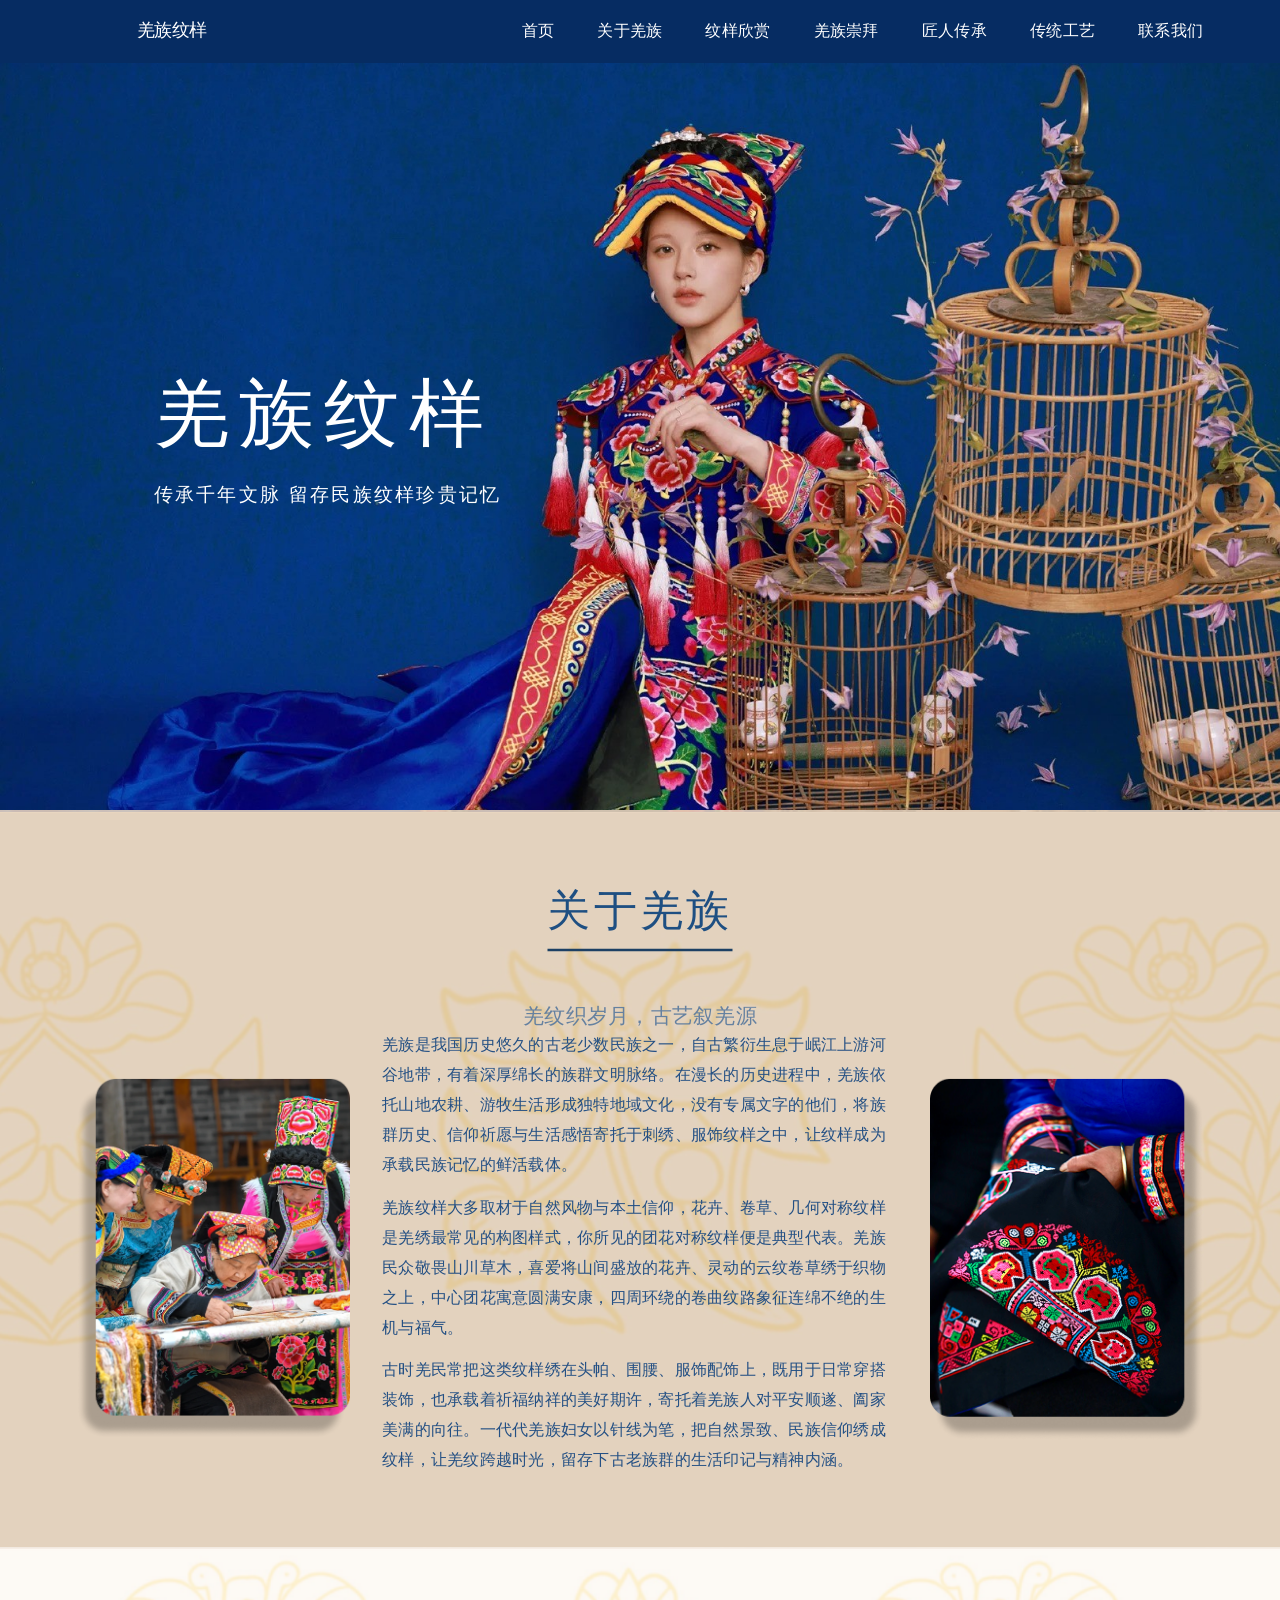
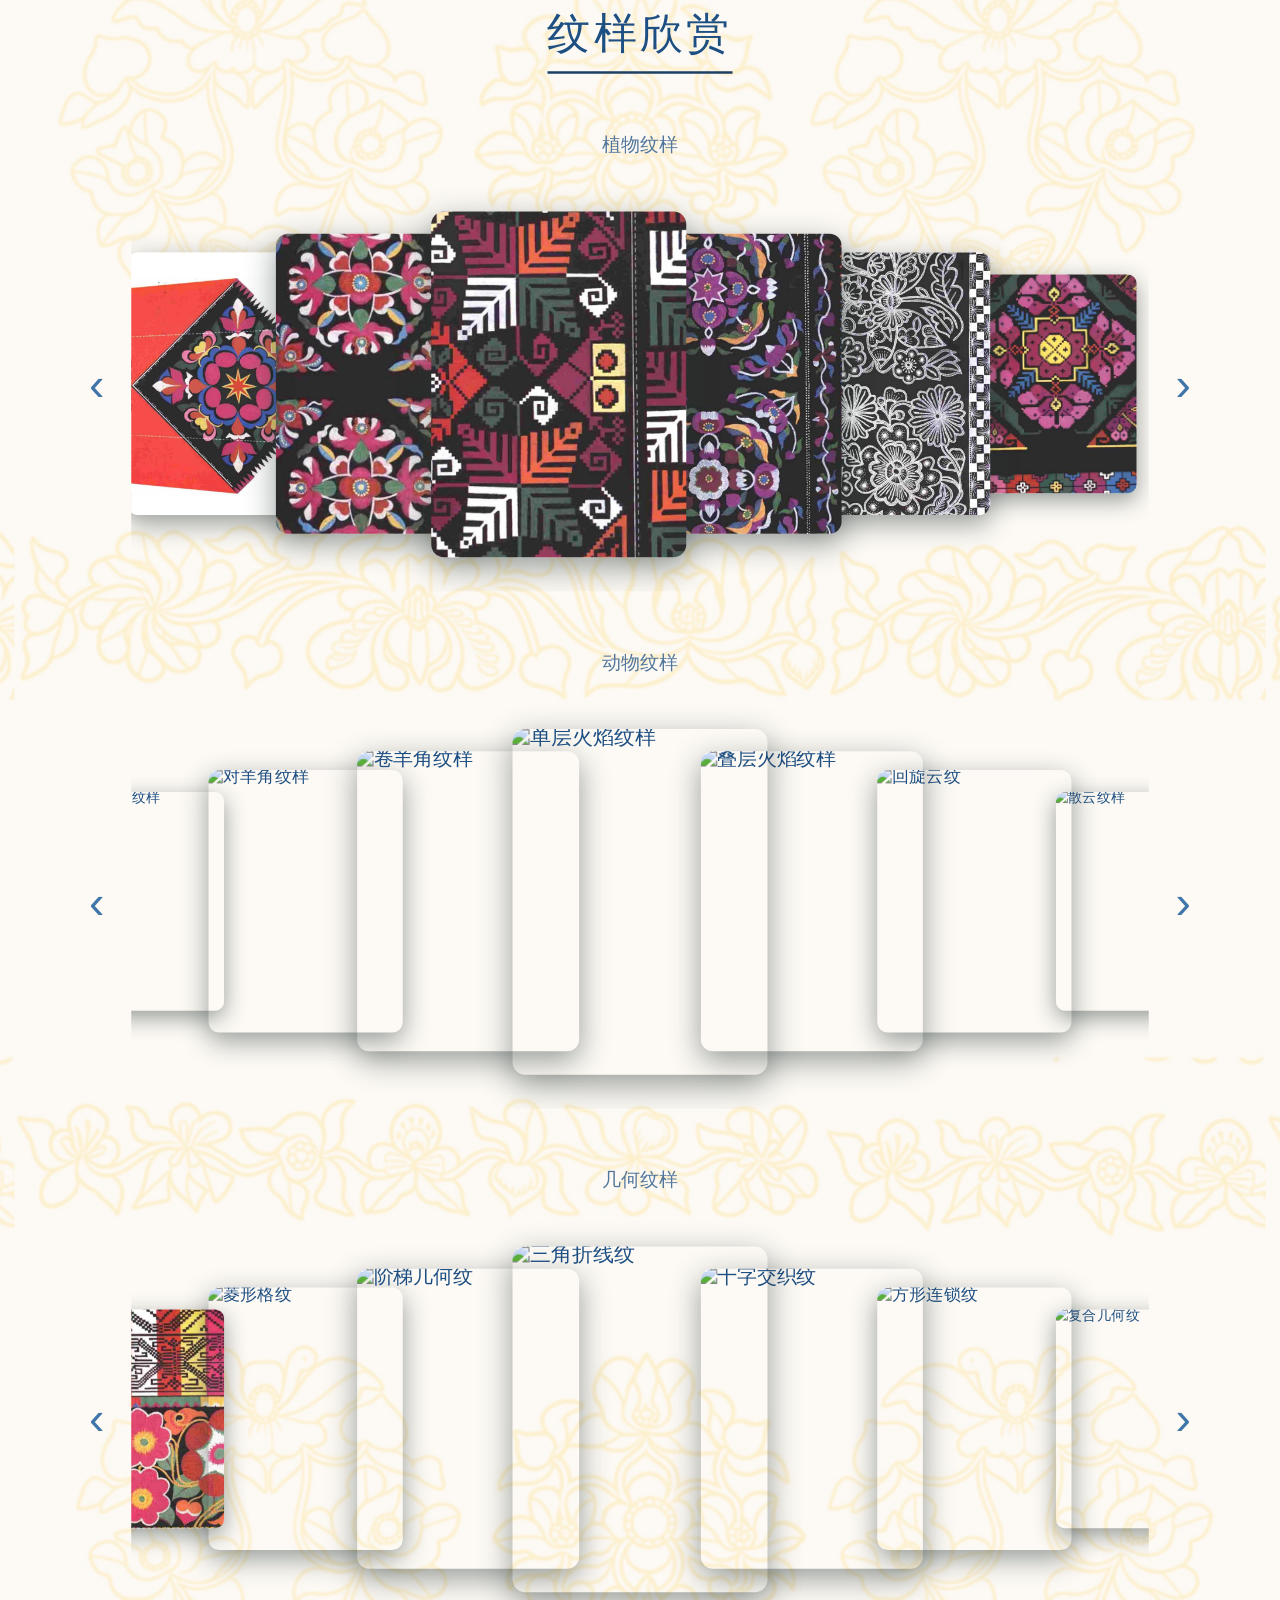
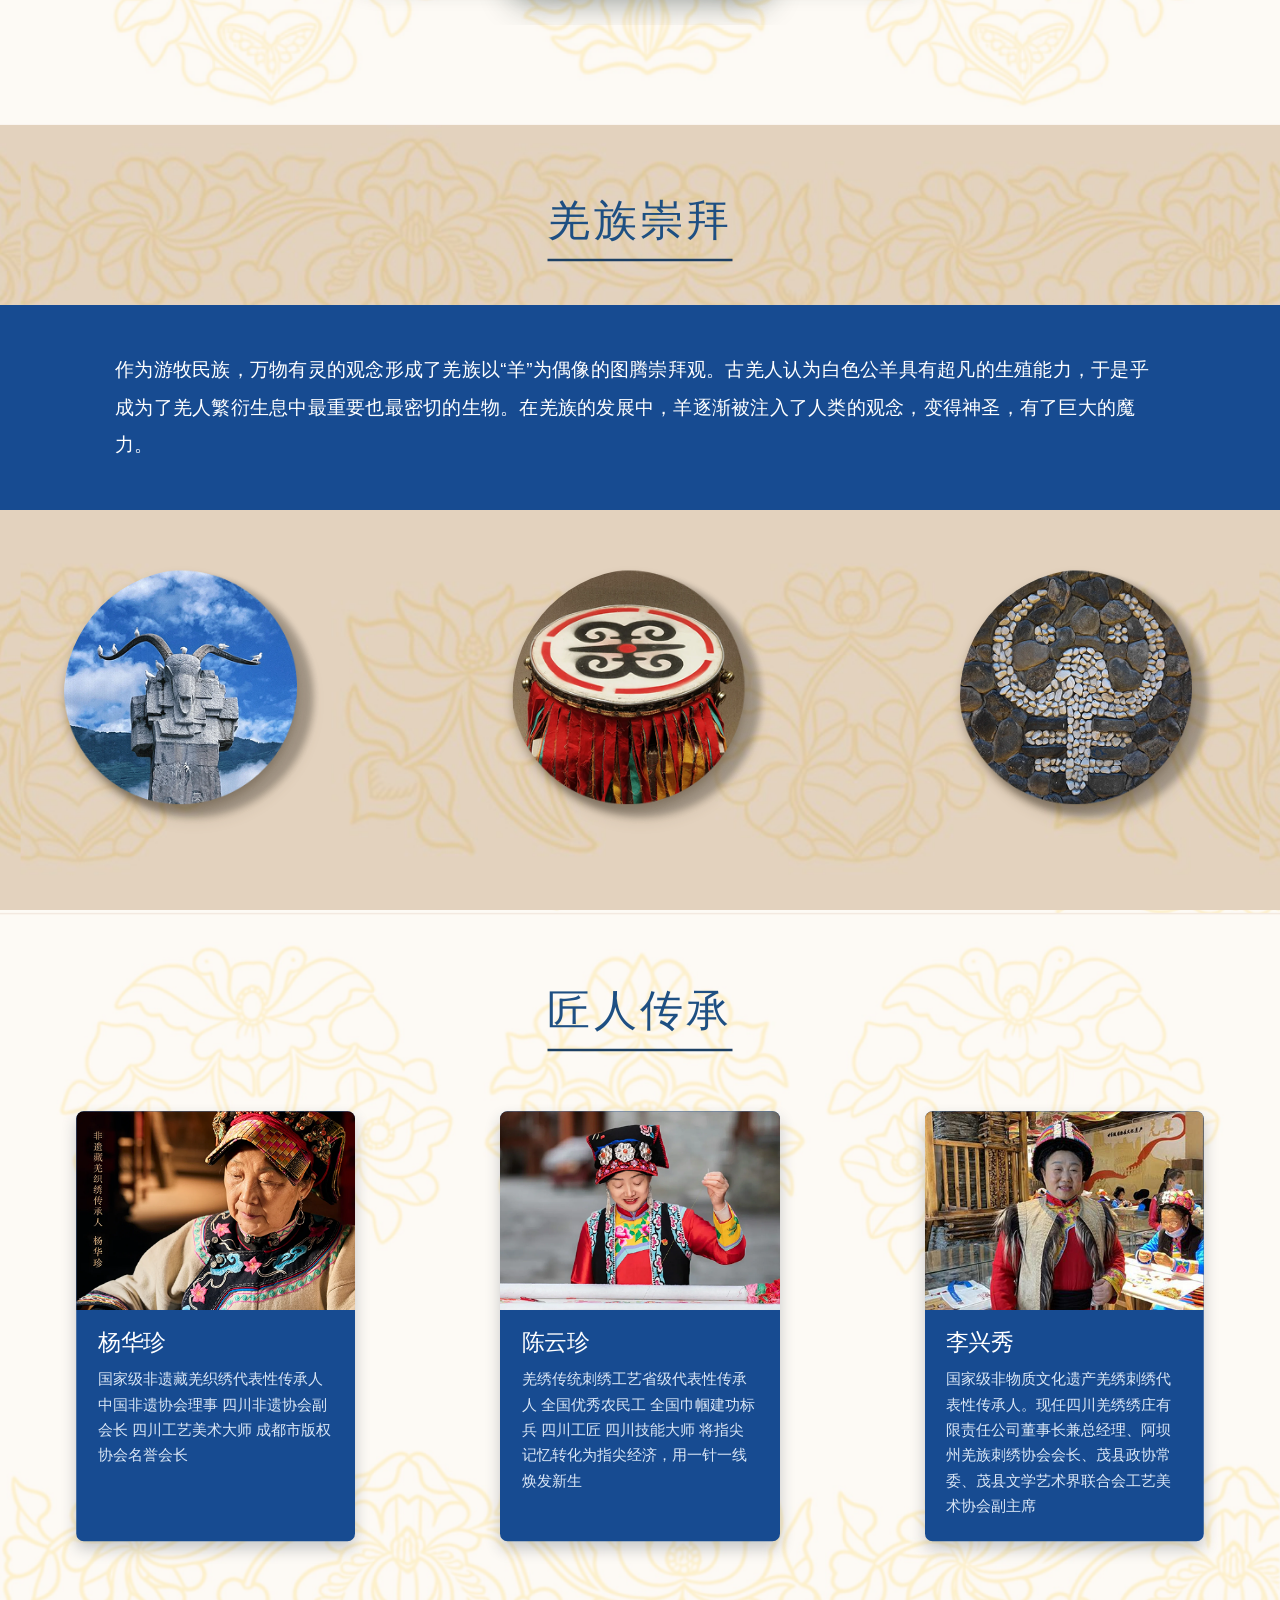
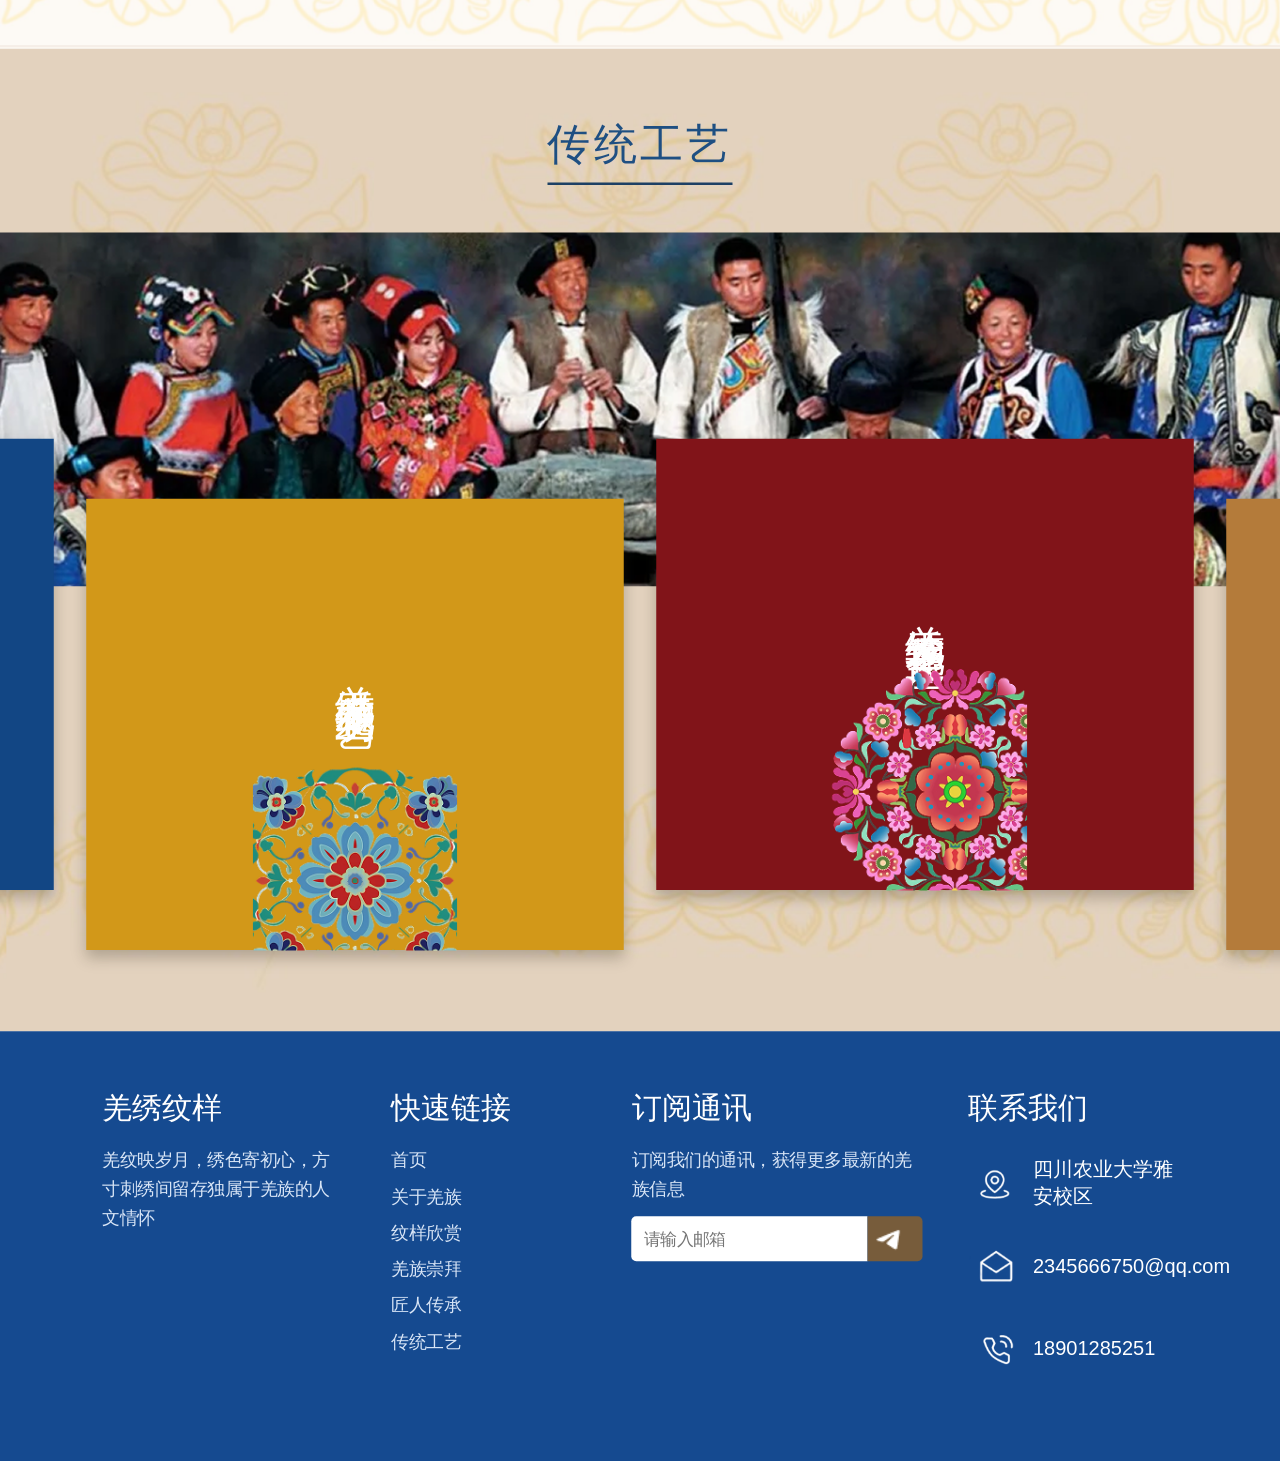
==== commit 0300b91e: "新增纹样" ====
--- a/index.html
+++ b/index.html
@@ -78,26 +78,163 @@
                         <button class="carousel-arrow carousel-prev" type="button" aria-label="查看上一组植物纹样">‹</button>
                         <div class="pattern-viewport">
                             <div class="pattern-cards">
-                                <a href="./pattern-detail.html?sound=花卉纹&img=./assets/images/plant/plant1.jpg&name=牡丹花卉纹&desc=花瓣层层展开，造型饱满圆润，以中心花蕊向外扩散形成对称结构，色彩艳丽，是羌绣中常见的主体花纹。&text1=牡丹纹样多采用圆形团花构图，花瓣排列紧密，体现羌族刺绣对自然花卉形态的艺术提炼。&text2=纹样通常应用于围腰、头帕、衣袖等服饰部位，是装饰性与文化寓意结合的典型代表。&text3=绣娘通过不同针法表现花瓣层次，使牡丹纹样具有立体感和生命力。&infoText=牡丹花卉纹来源于羌族对山间花草的观察，属于植物纹样体系，常用于女性服饰刺绣。&meanText=牡丹象征富贵、美好和生命繁盛，表达羌族人民对幸福生活的向往。&storyText=过去羌族妇女常将牡丹纹绣于嫁衣和节庆服饰中，希望婚姻美满、家庭兴旺。" class="pattern-card" data-sound="花卉纹">
-                                    <img src="./assets/images/plant/plant1.jpg" alt="牡丹花卉纹"></img>
-                                </a>
-                                <a href="./pattern-detail.html?sound=花卉纹&img=./assets/images/plant/plant3.jpg&name=菊花刺绣纹&desc=菊花纹由细长花瓣组成，形态清秀雅致，展现山野植物自然姿态。&text1=菊花纹样结构清晰，多采用放射式排列，具有稳定和谐的视觉效果。&text2=常用于羌族日常服饰和装饰用品中。&text3=通过细密针法表现花瓣纹理，使图案更加精致。&infoText=菊花纹属于羌族植物类纹样，来源于当地自然环境中的花卉形象。&meanText=菊花象征坚韧、高洁和长久生命力。&storyText=羌族人民生活在山地环境中，经常观察自然花草，并将菊花形态融入刺绣。" class="pattern-card" data-sound="花卉纹">
-                                    <img src="./assets/images/plant/plant3.jpg" alt="菊花刺绣纹"></img>
-                                </a>
-                                <a href="./pattern-detail.html?sound=花卉纹&img=./assets/images/plant/plant3.jpg&name=菊花刺绣纹&desc=菊花纹由细长花瓣组成，形态清秀雅致，展现山野植物自然姿态。&text1=菊花纹样结构清晰，多采用放射式排列，具有稳定和谐的视觉效果。&text2=常用于羌族日常服饰和装饰用品中。&text3=通过细密针法表现花瓣纹理，使图案更加精致。&infoText=菊花纹属于羌族植物类纹样，来源于当地自然环境中的花卉形象。&meanText=菊花象征坚韧、高洁和长久生命力。&storyText=羌族人民生活在山地环境中，经常观察自然花草，并将菊花形态融入刺绣。" class="pattern-card" data-sound="花卉纹">
-                                    <img src="./assets/images/plant/plant3.jpg" alt="菊花刺绣纹"></img>
-                                </a>
-                                <a href="./pattern-detail.html?sound=花卉纹&img=./assets/images/plant/plant4.jpg&name=山花组合纹&desc=多种山野花卉组合排列，构图丰富，体现羌区自然环境中的植物景象。&text1=山花组合纹通常由多个花形元素组成，形成自由活泼的装饰效果。&text2=纹样色彩丰富，经常用于大型刺绣作品主体位置。&text3=不同花卉组合体现羌族对自然万物的热爱。&infoText=该纹样取材于羌族山区常见植物，是自然题材纹样代表。&meanText=象征山川繁盛、生活美满和人与自然和谐相处。&storyText=羌族妇女常根据身边山花形态创作刺绣，将生活环境记录在织物上。" class="pattern-card" data-sound="花卉纹">
-                                    <img src="./assets/images/plant/plant4.jpg" alt="山花组合纹"></img>
-                                </a>
-                                <a href="./pattern-detail.html?sound=卷草藤蔓纹&img=./assets/images/plant/plant5.jpg&name=藤蔓枝叶纹&desc=细长枝条相互交错，叶片排列自然，形成连续生长的植物纹理。&text1=藤蔓枝叶纹强调线条变化，通过重复排列形成装饰空间。&text2=常作为辅助纹样，与花卉纹组合出现。&text3=表现植物不断生长的状态。&infoText=属于植物藤蔓类传统纹样，在羌绣中具有较高使用频率。&meanText=象征生命延续、家族传承和希望成长。&storyText=羌族传统服饰中常使用藤蔓纹连接不同图案，使整体更加协调。" class="pattern-card" data-sound="卷草藤蔓纹">
-                                    <img src="./assets/images/plant/plant5.jpg" alt="藤蔓枝叶纹"></img>
-                                </a>
-                                <a href="./pattern-detail.html?sound=花卉纹&img=./assets/images/plant/plant6.jpg&name=桃花纹样&desc=桃花纹以五瓣花形为主要结构，造型柔美，具有浓厚自然气息。&text1=桃花纹样线条轻盈，常采用散点式布局。&text2=适合用于女性服饰、头饰等装饰。&text3=体现羌族刺绣细腻柔和的一面。&infoText=桃花纹来源于传统植物崇尚文化，是羌绣常见花卉题材。&meanText=桃花象征青春、美好和幸福生活。&storyText=羌族妇女喜欢将桃花绣于服饰，希望生活如花般美好。" class="pattern-card" data-sound="花卉纹">
-                                    <img src="./assets/images/plant/plant6.jpg" alt="桃花纹样"></img>
-                                </a>
-                                <a href="./pattern-detail.html?sound=花卉纹&img=./assets/images/plant/plant7.jpg& name=多花复合纹样&desc=多种花卉组合形成复杂图案，层次丰富，具有浓厚民族装饰特色。&text1=多花复合纹样通过不同花形组合形成完整画面。&text2=通常用于大型围腰、服饰主体区域。&text3=体现羌绣构图饱满和色彩丰富的特点。&infoText=该纹样融合多种植物元素，是羌绣综合型植物纹样代表。& meanText=象征百花盛开、五谷丰登和幸福安康。&storyText=传统节庆中，妇女会穿着带有复合花纹的服饰，表达对美好生活的祝愿。" class="pattern-card" data-sound="花卉纹">
-                                    <img src="./assets/images/plant/plant7.jpg" alt="多花复合纹样"></img>
+                                <a href="./pattern-detail.html?sound=植物纹&img=./assets/images/plant/plant(1).jpg&name=百花迎春图&desc=吉祥纹样 对比色—紫底红色撞色系&text1=这件纹样是流传于四川羌族民间的传统刺绣纹样，名为百花迎春图。纹样以各类花卉为主体，整体采用均衡式骨架，对称排布构图，布局规整稳重。&text2=纹样运用挑花、纳花、打籽绣工艺，以麻布为底，使用多彩丝线刺绣，采用紫底红调撞色搭配，色彩对比浓烈醒目，是羌族刺绣典型配色特点。&text3=在羌族文化中，百花纹样寓意百花齐放、百花献瑞、春和景明，多用于节庆婚嫁等喜庆场合。纹样根植于古羌人自然崇拜文化，寄托着民众祈愿万物繁盛、生活安康的美好向往。&infoText=这是四川羌族百花迎春刺绣纹样，运用挑花、纳花、打籽绣，麻布为底，多用于女性上衣与裙装装饰。&meanText=纹样以百花为主体，寓意百花齐放、春和景明，源自古羌人的自然崇拜，承载吉祥繁盛的美好祈愿。&storyText=常运用于节庆、婚嫁、寿宴等喜庆场景，象征百花献瑞，寄托羌族民众期盼生活美满兴旺的心愿。" class="pattern-card" data-sound="植物纹">
+                                    <img src="./assets/images/plant/plant(1).jpg" alt="百花迎春图">
+                                </a>
+
+                                <a href="./pattern-detail.html?sound=植物纹&img=./assets/images/plant/plant(2).jpg&name=双花牡丹图&desc=吉祥纹样 对比色—黑底红撞色系&text1=这件纹样是流传于四川羌族民间的双花牡丹纹样，属于典型植物花卉纹样，构图均衡对称，纹样排布饱满，疏密协调。&text2=采用挑花刺绣工艺，以麻布为底，使用红、黄、绿丝线刺绣，黑底搭配艳色牡丹，色彩对比强烈，视觉冲击力强。&text3=牡丹纹样在羌族文化中象征富贵吉祥、繁荣昌盛，多用于女性头饰、服饰镶边，寄托羌人期盼生活富足、一生顺遂的美好愿望。&infoText=这是四川羌族双花牡丹刺绣纹样，运用挑花工艺，麻布为底，多用于女性头饰、服饰镶边装饰。&meanText=纹样以牡丹花卉为主，寓意富贵吉祥、繁荣昌盛，承载羌人期盼富足顺遂的美好祈愿。&storyText=常运用于服饰镶边、头饰，寄托羌族人对美好生活、无忧富足的向往。" class="pattern-card" data-sound="植物纹">
+                                    <img src="./assets/images/plant/plant(2).jpg" alt="双花牡丹图">
+                                </a>
+
+                                <a href="./pattern-detail.html?sound=植物纹&img=./assets/images/plant/plant(3).jpg&name=双花牡丹图&desc=吉祥纹样 对比色 黑底红黄撞色系&text1=本纹样为四川羌族民间双花牡丹刺绣，纹样均衡对称构图，以中心纹样为布局，花卉舒展有序，构图饱满和谐。&text2=采用挑花刺绣技法，选用黑底麻布，搭配红黄丝线，色彩浓烈丰富，层次感鲜明，是羌族刺绣经典配色。&text3=牡丹象征富贵美满，代代相传，代表羌人对于美好生活、家族兴旺的期盼。&infoText=四川羌族双花牡丹刺绣纹样，挑花工艺，麻布底，多用于头饰、儿童服装装饰。&meanText=牡丹寓意富贵美满，承载羌人期盼家庭兴旺、生活富足的美好愿景。&storyText=旧时多用于孩童服饰，寄托长辈祈愿后代平安顺遂、茁壮成长的心愿。" class="pattern-card" data-sound="植物纹">
+                                    <img src="./assets/images/plant/plant(3).jpg" alt="双花牡丹图">
+                                </a>
+
+                                <a href="./pattern-detail.html?sound=植物纹&img=./assets/images/plant/plant(4).jpg&name=藤瓣牡丹图（头帕帽纹样）&desc=吉祥纹样 对比色 红绿色系&text1=藤瓣牡丹图（头帕纹样）是四川羌族经典植物纹样，构图循环连续，线条婉转流畅，适合连续布料装饰。&text2=采用挑花刺绣工艺，以麻布为底，红绿丝线搭配，冷暖撞色，色彩艳丽浓郁。&text3=牡丹搭配藤蔓纹样，寓意生生不息、绵延长久，多用于女性头帕、围裙镶边，期盼家族代代延续。&infoText=四川羌族藤瓣牡丹刺绣纹样，挑花工艺，麻布底，多用于女性头帕、围裙镶边。&meanText=牡丹藤蔓组合，寓意生生不息、绵延永续，期盼家族长久兴旺。&storyText=普遍运用于女性头帕、围裙，寄托羌人祈求家族绵延、世代和睦的心愿。" class="pattern-card" data-sound="植物纹">
+                                    <img src="./assets/images/plant/plant(4).jpg" alt="藤瓣牡丹图（头帕帽纹样）">
+                                </a>
+
+                                <a href="./pattern-detail.html?sound=植物纹&img=./assets/images/plant/plant(5).jpg&name=藤瓣牡丹图（四方巾纹样）&desc=吉祥纹样 类红底暖色系&text1=藤瓣牡丹（四方巾纹样）是四川羌族经典植物吉祥纹样，采用均衡对称构图，纹样规整大气。&text2=运用挑花刺绣工艺，麻布为底，暖色调丝线刺绣，色调柔和协调，适合方巾、衣饰装饰。&text3=牡丹象征平安喜乐、花开富贵，搭配藤蔓代表生生不息，多用于服饰方巾、袖口装饰。&infoText=四川羌族藤瓣牡丹刺绣纹样，挑花工艺，麻布为底，多用于方巾、袖口、衣摆装饰。&meanText=牡丹寓意花开富贵，藤蔓象征生生不息，寄托民众平安喜乐的期盼。&storyText=流行于近现代，常缝制于方巾、袖口，作为日常服饰装饰。" class="pattern-card" data-sound="植物纹">
+                                    <img src="./assets/images/plant/plant(5).jpg" alt="藤瓣牡丹图（四方巾纹样）">
+                                </a>
+
+                                <a href="./pattern-detail.html?sound=植物纹&img=./assets/images/plant/plant(6).jpg&name=彩蝶朝莲图（四方巾纹样）&desc=吉祥纹样 对比色 蓝黄色系&text1=彩蝶朝莲图，四川羌族经典植物纹样，莲荷搭配蝴蝶，构图均衡对称，动静结合富有生机。&text2=采用挑花刺绣工艺，麻布为底，蓝黄撞色丝线，色彩层次分明，视觉清新雅致。&text3=莲花象征纯净美好，蝴蝶寓意自由喜乐，二者组合蕴含春和景明、生机盎然的祝愿。&infoText=四川羌族彩蝶朝莲刺绣纹样，挑花工艺，麻布底，多用于服饰方巾装饰。&meanText=莲花象征纯净，蝴蝶代表生机，寓意岁月祥和、万物向荣。&storyText=纹样流传于近现代，多用于服饰方巾，是经典的花卉组合纹样。" class="pattern-card" data-sound="植物纹">
+                                    <img src="./assets/images/plant/plant(6).jpg" alt="彩蝶朝莲图（四方巾纹样）">
+                                </a>
+
+                                <a href="./pattern-detail.html?sound=植物纹&img=./assets/images/plant/plant(7).jpg&name=藤瓣牡丹图（四方巾纹样）&desc=吉祥纹样 对比色 红绿色系&text1=藤瓣牡丹（四方巾纹样）四川羌族经典植物吉祥纹样，对称构图，线条婉转柔和。&text2=挑花刺绣工艺，麻布为底，红绿丝线搭配，色彩浓郁协调，适配方巾、衣饰装饰。&text3=牡丹象征蓬勃生命力，藤蔓连绵不断，纹样常用于羌民族服饰方巾，寓意生活欣欣向荣。&infoText=四川羌族藤瓣牡丹刺绣纹样，挑花工艺，麻布为底，多用于服饰方巾、镶边装饰。&meanText=牡丹象征蓬勃生机，藤蔓绵延不绝，寓意日子欣欣向荣。&storyText=流行于近现代，常缝制于服饰方巾，市场广泛使用。" class="pattern-card" data-sound="植物纹">
+                                    <img src="./assets/images/plant/plant(7).jpg" alt="藤瓣牡丹图（四方巾纹样）">
+                                </a>
+
+                                <a href="./pattern-detail.html?sound=植物纹&img=./assets/images/plant/plant(8).jpg&name=八瓣稻苞图（头帕纹样）&desc=吉祥纹样 对比色 蓝黄色系&text1=八瓣稻苞图为四川羌族植物类吉祥纹样，多用于羌族女性头饰镶边，纹样循环连续、布局规整。&text2=采用挑花刺绣工艺，麻布为底，蓝黄撞色丝线，配色清新柔和。&text3=稻苞象征五谷丰登、万物丰盈，寄托羌人期盼风调雨顺、丰收富足的愿望。&infoText=四川羌族八瓣稻苞刺绣纹样，挑花工艺，麻布底，多用于女性头帕、节庆衣饰镶边。&meanText=稻苞代表五谷丰登，寄托民众期盼丰收富足的美好心愿。&storyText=多用于女性头帕镶边，是羌族农耕文化的典型纹样。" class="pattern-card" data-sound="植物纹">
+                                    <img src="./assets/images/plant/plant(8).jpg" alt="八瓣稻苞图（头帕纹样）">
+                                </a>
+
+                                <a href="./pattern-detail.html?sound=植物纹&img=./assets/images/plant/plant(9).jpg&name=尖瓣牡丹图头帕&desc=吉祥纹样 对比色 红绿色系&text1=尖瓣牡丹图为四川羌族植物吉祥纹样，主要运用于羌族女性头帕、围裙镶边装饰。&text2=采用挑花刺绣工艺，麻布为底，红绿丝线搭配，配色浓郁经典。&text3=牡丹象征平安顺遂、花开富贵，寄托羌族女性期盼生活美满、家庭长久安康。&infoText=四川羌族尖瓣牡丹刺绣纹样，挑花工艺，麻布底，多用于女性头帕、围裙镶边。&meanText=牡丹寓意花开富贵，期盼家庭和睦长久，平安顺遂。&storyText=流行于近现代，图案广泛应用，是经典头饰纹样。" class="pattern-card" data-sound="植物纹">
+                                    <img src="./assets/images/plant/plant(9).jpg" alt="尖瓣牡丹图头帕">
+                                </a>
+
+                                <a href="./pattern-detail.html?sound=植物纹&img=./assets/images/plant/plant(10).jpg&name=绳纹稻苞图（头帕纹样）&desc=吉祥纹样 对比色 蓝黄色系&text1=绳纹稻苞图为四川羌族植物吉祥纹样，多用于羌族女性头饰镶边。&text2=采用挑花刺绣工艺，麻布为底，蓝黄色丝线，配色清新协调。&text3=稻苞寓意丰收富足，绳纹象征团结紧密，寄托羌人期盼农事顺利、衣食无忧。&infoText=四川羌族绳纹稻苞刺绣纹样，挑花工艺，麻布底，多用于女性头帕、围裙镶边装饰。&meanText=稻苞象征丰收，绳纹寓意团结，期盼衣食富足、农事顺遂。&storyText=流行于近现代，是羌族经典农耕纹样，多用于头饰与围裙。" class="pattern-card" data-sound="植物纹">
+                                    <img src="./assets/images/plant/plant(10).jpg" alt="绳纹稻苞图（头帕纹样）">
+                                </a>
+
+                                <a href="./pattern-detail.html?sound=植物纹&img=./assets/images/plant/plant(11).jpg&name=八瓣稻苞图（头帕纹样）&desc=吉祥纹样 对比色 红黄色系&text1=绳纹稻苞图为四川羌族植物类吉祥纹样，多用于羌族女性头饰镶边装饰，循环连续纹样。&text2=采用挑花刺绣工艺，麻布为底，红黄撞色丝线，配色温暖鲜明。&text3=稻苞代表五谷丰收，寄托古羌农耕民族期盼风调雨顺、岁岁有余。&infoText=四川羌族八瓣稻苞刺绣纹样，挑花工艺，麻布底，多用于女性头帕镶边。&meanText=稻苞寓意五谷丰收，承载农耕民族期盼风调雨顺的愿望。&storyText=常用于女性头帕镶边，传承羌族农耕文化。" class="pattern-card" data-sound="植物纹">
+                                    <img src="./assets/images/plant/plant(11).jpg" alt="八瓣稻苞图（头帕纹样）">
+                                </a>
+
+                                <a href="./pattern-detail.html?sound=植物纹&img=./assets/images/plant/plant(12).jpg&name=绳纹牡丹图（头帕纹样）&desc=吉祥纹样 对比色 暖黄绿色系&text1=绳纹牡丹图属于四川羌族植物吉祥纹样，多用于羌族女性头饰镶边。&text2=运用挑花刺绣工艺，麻布为底，暖黄绿丝线配色，过渡柔和。&text3=牡丹寓意平安喜乐，绳纹代表紧密相依，期盼女性生活安稳、家庭和睦。&infoText=四川羌族绳纹牡丹刺绣纹样，挑花工艺，麻布底，多用于女性头帕镶边。&meanText=牡丹寓意平安喜乐，期盼家庭和睦、生活安稳。&storyText=流行于近现代，多用于女性头饰镶边。" class="pattern-card" data-sound="植物纹">
+                                    <img src="./assets/images/plant/plant(12).jpg" alt="绳纹牡丹图（头帕纹样）">
+                                </a>
+
+                                <a href="./pattern-detail.html?sound=植物纹&img=./assets/images/plant/plant(13).jpg&name=如意菊花图（儿童口肩纹样）&desc=吉祥纹样 对比色 黄红色系&text1=四川羌族如意菊花图儿童口肩刺绣吉祥纹样，采用中心对称布局，纹样饱满圆润。&text2=运用挑花刺绣工艺，麻布底，红黄丝线搭配，色彩明快温暖，适配孩童服饰。&text3=菊花象征平安健康、福寿绵长，寄托希望孩童平安健康成长的美好祈愿，是羌族亲子民俗文化典型符号。&infoText=四川羌族如意菊花刺绣纹样，挑花工艺，麻布底，多用于儿童领口、肩饰。&meanText=菊花寓意平安健康、福寿绵长，祈愿孩童茁壮成长。&storyText=多用于孩童衣饰，承载长辈祈求孩子平安顺遂的心愿。" class="pattern-card" data-sound="植物纹">
+                                    <img src="./assets/images/plant/plant(13).jpg" alt="如意菊花图（儿童口肩纹样）">
+                                </a>
+
+                                <a href="./pattern-detail.html?sound=植物纹&img=./assets/images/plant/plant(14).jpg&name=金瓜藤菱图（肩纹纹样）&desc=吉祥纹样 白底玫红色 黑白点缀色系&text1=四川羌族金瓜藤菱刺绣纹样，菱形框架搭配藤蔓瓜果，采用中心对称构图。&text2=挑花刺绣工艺，麻布为底，玫红色丝线搭配黑白点缀，层次分明。&text3=金瓜寓意多子多福，藤蔓绵延生长，寄托羌族人期盼家族兴旺、子孙绵延。&infoText=四川羌族金瓜藤菱刺绣纹样，挑花工艺，麻布底，多用于服饰肩部、衣身装饰。&meanText=金瓜寓意多子多福，藤蔓象征生生不息，期盼家族兴旺绵延。&storyText=流行于近现代，多用于上衣肩部装饰，承载繁衍兴旺的美好期许。" class="pattern-card" data-sound="植物纹">
+                                    <img src="./assets/images/plant/plant(14).jpg" alt="金瓜藤菱图（肩纹纹样）">
+                                </a>
+
+                                <a href="./pattern-detail.html?sound=植物纹&img=./assets/images/plant/plant(15).jpg&name=牡丹朝莲图（飘带纹样）&desc=吉祥纹样 简调撞色 玫红大红撞色系&text1=四川羌族牡丹朝莲刺绣纹样，采用中心对称构图，牡丹与莲花相互映衬，运用于服饰飘带。&text2=挑花刺绣工艺，麻布底，玫红、大红丝线搭配，色彩浓郁热烈。&text3=牡丹象征富贵，莲花代表纯净，二者组合寓意富贵安康，常作为婚嫁礼服装饰。&infoText=四川羌族牡丹朝莲刺绣纹样，挑花工艺，麻布底，多用于服饰飘带、婚嫁礼服装饰。&meanText=牡丹富贵、莲花纯净，寓意生活富足安康。&storyText=多用于婚嫁礼服飘带，象征新婚美满、家庭和顺。" class="pattern-card" data-sound="植物纹">
+                                    <img src="./assets/images/plant/plant(15).jpg" alt="牡丹朝莲图（飘带纹样）">
+                                </a>
+
+                                <a href="./pattern-detail.html?sound=植物纹&img=./assets/images/plant/plant(16).jpg&name=桃环牡丹图（飘带纹样）&desc=吉祥纹样 简调撞色 玫红绿色系&text1=四川羌族桃环牡丹刺绣纹样，采用中心对称构图，桃形环搭配牡丹，纹样柔和饱满，多用于服饰飘带。&text2=挑花刺绣工艺，麻布为底，玫红、绿色丝线撞色搭配，色彩鲜亮。&text3=桃子寓意长寿安康，牡丹代表富贵吉祥，寄托期盼长久富足、平安喜乐。&infoText=四川羌族桃环牡丹刺绣纹样，挑花工艺，麻布底，多用于服饰飘带装饰。&meanText=桃象征长寿，牡丹寓意富贵，期盼长久安康、富足喜乐。&storyText=流行近现代，缝制于服饰飘带，作为日常与节庆装饰。" class="pattern-card" data-sound="植物纹">
+                                    <img src="./assets/images/plant/plant(16).jpg" alt="桃环牡丹图（飘带纹样）">
+                                </a>
+
+                                <a href="./pattern-detail.html?sound=植物纹&img=./assets/images/plant/plant(17).jpg&name=金瓜菱数图&desc=金瓜纹样 对比色 蓝底白红系&text1=四川羌族金瓜菱数刺绣植物纹样，菱形框架内嵌金瓜图案，中心对称布局。&text2=挑花刺绣工艺，麻布底，蓝底搭配白、红色丝线，配色素雅协调。&text3=金瓜象征多子多福、生生不息，寄托羌人期盼子孙兴旺、家族代代延续。&infoText=四川羌族金瓜菱刺绣纹样，挑花工艺，麻布底，多用于衣身、肩部装饰。&meanText=金瓜寓意多子多福，期盼家族生生不息、子孙兴旺。&storyText=流行于近现代，主要装饰上衣肩部衣身，是羌族传统繁衍文化纹样。" class="pattern-card" data-sound="植物纹">
+                                    <img src="./assets/images/plant/plant(17).jpg" alt="金瓜菱数图">
+                                </a>
+
+                                <a href="./pattern-detail.html?sound=植物纹&img=./assets/images/plant/plant(18).jpg&name=牡丹朝莲图&desc=牡丹纹样 对比色 红蓝撞色系&text1=四川羌族牡丹朝莲刺绣纹样，对称构图，牡丹莲花相互环绕，布局均衡协调。&text2=挑花刺绣工艺，麻布底，红蓝丝线撞色，冷暖对比鲜明。&text3=牡丹象征富贵，莲花寓意纯净和睦，期盼生活富足、家庭和顺美满。&infoText=四川羌族牡丹朝莲刺绣纹样，挑花工艺，麻布底，多用于衣身装饰。&meanText=牡丹富贵、莲花和睦，寓意富足美满、家庭和顺。&storyText=流行于近现代，多用于上衣衣身，是经典花卉组合纹样。" class="pattern-card" data-sound="植物纹">
+                                    <img src="./assets/images/plant/plant(18).jpg" alt="牡丹朝莲图">
+                                </a>
+
+                                <a href="./pattern-detail.html?sound=植物纹&img=./assets/images/plant/plant(19).jpg&name=太阳牡丹图&desc=太阳牡丹纹样 对比色 黑底红绿色系&text1=四川羌族太阳牡丹刺绣纹样，中心为太阳纹样，四周环绕牡丹花卉，构图饱满均衡。&text2=挑花刺绣工艺，麻布底，黑底搭配红绿丝线，色彩浓烈醒目。&text3=太阳象征光明希望，牡丹寓意富贵兴旺，寄托羌人期盼日子蒸蒸日上。&infoText=四川羌族太阳牡丹刺绣纹样，挑花工艺，麻布底，多用于衣身、围裙装饰。&meanText=太阳代表光明，牡丹寓意兴旺，期盼生活蒸蒸日上。&storyText=流行近现代，多用于围裙、上衣衣身，是羌人自然崇拜花卉纹样。" class="pattern-card" data-sound="植物纹">
+                                    <img src="./assets/images/plant/plant(19).jpg" alt="太阳牡丹图">
+                                </a>
+
+                                <a href="./pattern-detail.html?sound=植物纹&img=./assets/images/plant/plant(20).jpg&name=杉枝苞图&desc=杉枝纹样 对比色 黑底红色系&text1=四川羌族杉枝苞刺绣传统纹样，多用于头帕、围裙、衣摆，循环连续构图。&text2=挑花刺绣工艺，麻布底，红色丝线搭配深色底，简洁大气。&text3=杉树生命力顽强，象征坚韧长久，寄托羌人期盼坚韧安稳、生生不息。&infoText=四川羌族杉枝苞刺绣纹样，挑花工艺，麻布底，多用于头帕、围裙、衣摆镶边。&meanText=杉枝象征坚韧顽强，寓意生生不息、安稳长久。&storyText=流行于近现代，多用于衣饰镶边，体现羌族树木自然崇拜。" class="pattern-card" data-sound="植物纹">
+                                    <img src="./assets/images/plant/plant(20).jpg" alt="杉枝苞图">
+                                </a>
+
+                                <a href="./pattern-detail.html?sound=植物纹&img=./assets/images/plant/plant(21).jpg&name=四瓣蝶图&desc=菊花蝶纹样 对比色 黑底粉色系&text1=四川羌族四瓣蝶刺绣植物纹样，花卉搭配蝴蝶，对称构图，线条柔和婉转。&text2=挑花刺绣工艺，麻布底，粉、深色丝线搭配，配色雅致。&text3=花卉代表生机，蝴蝶象征自由喜乐，寓意岁月祥和、万物欣欣向荣。&infoText=四川羌族四瓣蝶刺绣纹样，挑花工艺，麻布底，多用于衣身、围裙装饰。&meanText=花卉孕育生机，蝴蝶寓意喜乐，期盼万物向荣、岁月祥和。&storyText=流行近现代，多用于围裙、上衣，体现羌族人与自然和谐共生的文化。" class="pattern-card" data-sound="植物纹">
+                                    <img src="./assets/images/plant/plant(21).jpg" alt="四瓣蝶图">
+                                </a>
+
+                                <a href="./pattern-detail.html?sound=植物纹&img=./assets/images/plant/plant(22).jpg&name=荷瓣向莲图&desc=荷花莲太纹样 对比色 黑白色系&text1=四川羌族荷瓣向莲刺绣经典植物纹样，对称布局，莲荷纹样舒展大气。&text2=挑花刺绣工艺，麻布底，黑白配色，简约素雅，适配各类服饰。&text3=莲花象征纯净高洁，寄托羌人期盼生活安宁、品性纯良。&infoText=四川羌族荷瓣向莲刺绣纹样，挑花工艺，麻布底，多用于衣身、围裙装饰。&meanText=莲花寓意纯净高洁，期盼生活安宁顺遂。&storyText=流行近现代，多用于围裙上衣，简约配色适配多元服饰场景。" class="pattern-card" data-sound="植物纹">
+                                    <img src="./assets/images/plant/plant(22).jpg" alt="荷瓣向莲图">
+                                </a>
+
+                                <a href="./pattern-detail.html?sound=植物纹&img=./assets/images/plant/plant(23).jpg&name=杉枝牡丹图&desc=杉枝牡丹纹样 对比色 黑底粉色系&text1=四川羌族杉枝牡丹刺绣经典植物纹样，对称布局，杉枝环绕牡丹。&text2=挑花刺绣工艺，麻布底，粉色丝线搭配深色底色，柔和雅致。&text3=牡丹寓意富贵，杉枝代表坚韧，期盼生活富足、平安长久。&infoText=四川羌族杉枝牡丹刺绣纹样，挑花工艺，麻布底，多用于衣身、围裙装饰。&meanText=牡丹富贵，杉枝坚韧，寓意富足长久、平安安稳。&storyText=流行近现代，多用于围裙上衣，寄托民众安稳富足的心愿。" class="pattern-card" data-sound="植物纹">
+                                    <img src="./assets/images/plant/plant(23).jpg" alt="杉枝牡丹图">
+                                </a>
+
+                                <a href="./pattern-detail.html?sound=植物纹&img=./assets/images/plant/plant(24).jpg&name=杉枝牡丹图&desc=杉枝牡丹纹样 对比色 黑底紫色系&text1=四川羌族杉枝牡丹刺绣传统纹样，对称构图，杉枝包裹牡丹，层次丰富。&text2=挑花刺绣工艺，麻布底，紫色丝线搭配深色底，色彩庄重典雅。&text3=牡丹象征富贵兴旺，杉枝寓意坚韧不息，期盼家业兴盛、长久安稳。&infoText=四川羌族杉枝牡丹刺绣纹样，挑花工艺，麻布底，多用于衣身、围裙装饰。&meanText=牡丹兴旺，杉枝坚韧，期盼家业兴盛、长久安稳。&storyText=流行近现代，多用于围裙上衣，充分体现羌汉民俗文化交融。" class="pattern-card" data-sound="植物纹">
+                                    <img src="./assets/images/plant/plant(24).jpg" alt="杉枝牡丹图">
+                                </a>
+
+                                <a href="./pattern-detail.html?sound=植物纹&img=./assets/images/plant/plant(25).jpg&name=杉枝大苞图&desc=杉枝太阳纹样 对比色 蓝底红色系&text1=四川羌族杉枝大苞刺绣经典植物纹样，中心对称布局，苞纹搭配杉枝环绕。&text2=挑花刺绣工艺，麻布底，红蓝撞色丝线，对比鲜明。&text3=苞纹代表丰收，杉枝象征坚韧，期盼风调雨顺、衣食无忧。&infoText=四川羌族杉枝大苞刺绣纹样，挑花工艺，麻布底，多用于衣身、围裙装饰。&meanText=苞纹寓意丰收，杉枝象征坚韧，期盼衣食富足、风调雨顺。&storyText=流行近现代，多用于围裙上衣，寄托羌人期盼生存安稳、生活富足。" class="pattern-card" data-sound="植物纹">
+                                    <img src="./assets/images/plant/plant(25).jpg" alt="杉枝大苞图">
+                                </a>
+
+                                <a href="./pattern-detail.html?sound=植物纹&img=./assets/images/plant/plant(26).jpg&name=千金菊花图&desc=菊花纹样 对比色 黑底红色系&text1=四川羌族千金菊花经典刺绣纹样，菱形框架内嵌菊花，中心对称构图。&text2=挑花刺绣工艺，麻布底，红色丝线搭配深色底色，艳丽醒目。&text3=菊花寓意平安长寿，寄托民众期盼阖家安康、岁岁长久。&infoText=四川羌族千金菊花刺绣纹样，挑花工艺，麻布底，多用于衣身、飘带装饰。&meanText=菊花寓意平安长寿，期盼阖家安康、长久顺遂。&storyText=流行近现代，多用于服饰飘带、衣身，承载百姓祈求平安长寿的心愿。" class="pattern-card" data-sound="植物纹">
+                                    <img src="./assets/images/plant/plant(26).jpg" alt="千金菊花图">
+                                </a>
+
+                                <a href="./pattern-detail.html?sound=植物纹&img=./assets/images/plant/plant(27).jpg&name=菊花万字图&desc=菊花纹样 对比色 黑底红色系&text1=四川羌族菊花万字刺绣纹样，中心对称构图，菊花搭配万字纹样。&text2=挑花刺绣工艺，麻布底，红色丝线刺绣，色彩浓郁热烈。&text3=菊花寓意长寿平安，万字代表绵延不绝，期盼万事顺遂、福寿绵长。&infoText=四川羌族菊花万字刺绣纹样，挑花工艺，麻布底，多用于衣身、飘带装饰。&meanText=菊花寓意长寿，万字绵延不绝，期盼万事顺遂、福寿绵长。&storyText=流行近现代，多用于服饰飘带，承载羌族民众祈求福寿安康的美好愿望。" class="pattern-card" data-sound="植物纹">
+                                    <img src="./assets/images/plant/plant(27).jpg" alt="菊花万字图">
+                                </a>
+
+                                <a href="./pattern-detail.html?sound=植物纹&img=./assets/images/plant/plant(28).jpg&name=回纹牡丹图&desc=牡丹纹样 对比色 黑底蓝色系&text1=四川羌族回纹牡丹刺绣经典纹样，菱形框架内牡丹搭配回纹，中心对称布局。&text2=挑花刺绣工艺，麻布底，蓝色丝线刺绣，配色沉稳雅致。&text3=牡丹寓意富贵，回纹代表生生不息，期盼财源绵延、日子长久兴旺。&infoText=四川羌族回纹牡丹刺绣纹样，挑花工艺，麻布底，多用于衣身、飘带装饰。&meanText=牡丹富贵，回纹永续，期盼生活兴旺长久、财源绵延。&storyText=流行近现代，多用于服饰飘带，寄托民众期盼兴旺绵延的美好愿景。" class="pattern-card" data-sound="植物纹">
+                                    <img src="./assets/images/plant/plant(28).jpg" alt="回纹牡丹图">
+                                </a>
+
+                                <a href="./pattern-detail.html?sound=植物纹&img=./assets/images/plant/plant(29).jpg&name=藤瓣牡丹图&desc=藤类牡丹纹样 对比色 黑底红色系&text1=四川羌族藤瓣牡丹刺绣经典纹样，菱形框架，藤蔓环绕牡丹，中心对称构图。&text2=挑花刺绣工艺，麻布底，红色丝线刺绣，色彩浓烈饱满。&text3=牡丹寓意富贵，藤蔓绵延不绝，期盼万事兴旺、家族长久和睦。&infoText=四川羌族藤瓣牡丹刺绣纹样，挑花工艺，麻布底，多用于衣身、飘带装饰。&meanText=牡丹富贵，藤蔓绵延，期盼万事兴旺、家族和睦长久。&storyText=流行近现代，多用于服饰飘带，寄托女性期盼家庭圆满、绵延兴旺的愿望。" class="pattern-card" data-sound="植物纹">
+                                    <img src="./assets/images/plant/plant(29).jpg" alt="藤瓣牡丹图">
+                                </a>
+
+                                <a href="./pattern-detail.html?sound=植物纹&img=./assets/images/plant/plant(30).jpg&name=万字牡丹图&desc=牡丹纹样 对比色 黑底红黄色系&text1=四川羌族万字牡丹刺绣经典植物纹样，菱形框架，牡丹搭配万字纹样，中心对称构图。&text2=挑花刺绣工艺，麻布底，红黄丝线刺绣，色彩温暖艳丽。&text3=牡丹寓意富贵吉祥，万字代表生生不息，期盼万事兴旺、福寿绵长。&infoText=四川羌族万字牡丹刺绣纹样，挑花工艺，麻布底，多用于衣身、飘带装饰。&meanText=牡丹富贵吉祥，万字绵延不息，期盼万事兴旺、福寿绵长。&storyText=流行近现代，多用于服饰飘带，承载羌族民众期盼美好生活的愿望。" class="pattern-card" data-sound="植物纹">
+                                    <img src="./assets/images/plant/plant(30).jpg" alt="万字牡丹图">
+                                </a>
+
+                                <a href="./pattern-detail.html?sound=植物纹&img=./assets/images/plant/plant(31).jpg&name=杉枝苞图&desc=杉枝纹样 对比色 黑底紫蓝色系&text1=四川羌族杉枝苞刺绣经典植物纹样，图案半圈排布，均衡协调。&text2=挑花刺绣工艺，麻布为底，紫蓝色丝线刺绣，配色沉稳典雅。&text3=杉枝生命力顽强，苞纹象征丰收，期盼衣食富足、长久安稳。&infoText=四川羌族杉枝苞刺绣纹样，挑花工艺，麻布底，多用于衣身、围裙装饰。&meanText=杉枝坚韧顽强，苞纹寓意丰收，期盼衣食富足、长久安稳。&storyText=流行近现代，多用于围裙上衣，体现羌族树木自然崇拜文化。" class="pattern-card" data-sound="植物纹">
+                                    <img src="./assets/images/plant/plant(31).jpg" alt="杉枝苞图">
+                                </a>
+                                <a href="./pattern-detail.html?sound=植物纹&img=./assets/images/plant/plant(32).jpg&name=万字向阳图&desc=太阳纹样 对比色 黑底暗紫橙色撞色系&text1=四川羌族万字向阳图是羌族经典挑花纹样，多用于半襟围腰与双包，盛行于明清至近现代。纹样采用挑花绣、锁绣，彩色丝线绣于棉麻布，黑底暗紫撞色，均衡对称构图，中心为太阳，外围环绕万字纹饰。&text2=纹样运用挑花绣、锁绣工艺，以棉麻布为底，多彩丝线刺绣，黑底暗紫撞色搭配，色彩对比浓烈醒目，是羌族刺绣典型配色特点。&text3=太阳寓意光明，万字代表万福绵延，寄托族人兴旺、生活富足的祈愿。纹样源自羌族太阳自然崇拜，展现羌族刺绣精湛技艺水准。&infoText=这是四川羌族万字向阳刺绣纹样，运用挑花绣、锁绣，棉麻布为底，多用于半襟围腰、双包装饰。&meanText=纹样以太阳与万字为主体，寓意光明万福，源自古羌人的太阳崇拜，承载家族兴旺、生活富足的美好祈愿。&storyText=常运用于围腰、双包等服饰，象征光明绵延，寄托羌族民众期盼家业兴旺顺遂的心愿。" class="pattern-card" data-sound="植物纹">
+                                    <img src="./assets/images/plant/plant(32).jpg" alt="万字向阳图">
+                                </a>
+
+                                <a href="./pattern-detail.html?sound=植物纹&img=./assets/images/plant/plant(33).jpg&name=如意牡丹图&desc=牡丹纹样 对比色 黑底紫色撞色系&text1=四川羌族如意牡丹图是羌族经典挑花刺绣纹样，常装饰于半襟围腰与双包，盛行于明清至近现代。纹样均衡对称，中心主体为牡丹花卉，四角搭配几何装饰纹样。&text2=纹样运用挑花绣、锁绣工艺，以棉麻布为底，彩色丝线刺绣，黑底紫色撞色搭配，配色对比鲜明。&text3=牡丹象征富贵繁荣，如意纹样寓意顺遂平安，二者结合寄托族人期盼生活富足兴旺、万事称心圆满的美好愿景。此纹样常在节庆、婚嫁时穿戴，承载羌族自然崇拜内涵。&infoText=这是四川羌族如意牡丹刺绣纹样，运用挑花绣、锁绣，棉麻布为底，多用于围腰、双包等传统服饰。&meanText=牡丹寓意富贵，如意代表平安顺遂，承载民众期盼富足圆满的美好心愿。&storyText=多用于节庆婚嫁服饰，寄托羌人万事称心、生活兴旺的美好向往。" class="pattern-card" data-sound="植物纹">
+                                    <img src="./assets/images/plant/plant(33).jpg" alt="如意牡丹图">
+                                </a>
+
+                                <a href="./pattern-detail.html?sound=植物纹&img=./assets/images/plant/plant(34).jpg&name=链子杜鹃图&desc=杜鹃花纹样 对比色 黑底红色撞色系&text1=四川羌族链子杜鹃图是羌族经典挑花刺绣纹样，常装饰于半襟围腰与双包，盛行于明清至近现代。纹样均衡对称，主体为杜鹃花，四周搭配万字纹样与链式纹饰。&text2=纹样运用挑花绣、锁绣工艺，棉麻布为底，彩色丝线刺绣，黑底红色撞色搭配，配色浓烈饱满。&text3=杜鹃花在羌族俗称羊角花，是青年男女表达爱慕的信物，寓意杜鹃报春、情定终身，万字纹象征万福长寿。纹样承载羌族自然崇拜文化，寄托族人期盼爱情美满、生生不息的愿望。&infoText=这是四川羌族链子杜鹃刺绣纹样，运用挑花绣、锁绣，棉麻布为底，多用于半襟围腰、双包等羌族传统服饰。&meanText=羊角花象征美好爱恋，万字寓意万福长寿，期盼爱情美满、家族绵延永续。&storyText=多用于青年婚嫁服饰，见证当地羊角花传情的民俗传统。" class="pattern-card" data-sound="植物纹">
+                                    <img src="./assets/images/plant/plant(34).jpg" alt="链子杜鹃图">
+                                </a>
+
+                                <a href="./pattern-detail.html?sound=植物纹&img=./assets/images/plant/plant(35).jpg&name=八境方围图&desc=花朵纹样 对比色 黑底粉紫橙色撞色系&text1=四川羌族八境方围图是羌族经典挑花刺绣纹样，常装饰于半襟围腰与双包，盛行于明清至近现代。纹样均衡对称，中心为八瓣花卉主体，四角辅以规整几何纹样。&text2=纹样运用挑花绣、锁绣工艺，棉麻布为底，彩色丝线刺绣，黑底粉紫橙色撞色，配色丰富协调。&text3=八方合围的造型寓意圆满和谐，寄托羌族民众祈愿生活富足、家族安定繁荣的心愿。该纹样多在节庆与婚嫁场合穿戴，承载羌族自然崇拜文化。&infoText=这是四川羌族八境方围刺绣纹样，运用挑花绣、锁绣，棉麻布为底，多用于半襟围腰、双包等服饰。&meanText=八瓣花卉象征圆满和谐，期盼家族安定富足、生活充盈兴旺。&storyText=常在节庆婚嫁穿戴，展现羌族妇女精巧细腻的刺绣技艺。" class="pattern-card" data-sound="植物纹">
+                                    <img src="./assets/images/plant/plant(35).jpg" alt="八境方围图">
+                                </a>
+
+                                <a href="./pattern-detail.html?sound=植物纹&img=./assets/images/plant/plant(36).jpg&name=如意杜鹃图&desc=杜鹃花纹样 对比色 黑底花色撞色系&text1=四川羌族如意杜鹃图是羌族经典挑花刺绣纹样，常装饰于半襟围腰与双包，盛行于明清至近现代。纹样均衡对称，中心杜鹃纹样搭配万字符与链式装饰。&text2=纹样运用挑花绣、锁绣工艺，棉麻布为底，彩色丝线刺绣，黑底花色撞色，配色丰富柔和。&text3=杜鹃寓意生生不息，羊角花象征美好爱恋，万字纹代表万福长寿，祈愿爱情美满、家族绵延。纹样承载羌族自然崇拜，体现羌族女性精湛的挑花刺绣技艺。&infoText=这是四川羌族如意杜鹃刺绣纹样，运用挑花绣、锁绣，棉麻布为底，多用于半襟围腰、双包等传统服饰。&meanText=杜鹃寓意生生不息，期盼家族和睦、族人平安顺遂。&storyText=流行于明清至近现代，多用于传统衣饰，承载羌族自然崇拜文化。" class="pattern-card" data-sound="植物纹">
+                                    <img src="./assets/images/plant/plant(36).jpg" alt="如意杜鹃图">
+                                </a>
+
+                                <a href="./pattern-detail.html?sound=植物纹&img=./assets/images/plant/plant(37).jpg&name=双色牡丹图&desc=牡丹纹样 对比色 黑底红紫撞色系&text1=四川羌族双色牡丹图是羌族经典挑花刺绣纹样，常装饰于半襟围腰与双包，盛行于明清至近现代。纹样均衡对称，四角羊纹环绕中心宝相花，整体对称规整。&text2=纹样运用挑花绣、锁绣工艺，棉麻布为底，彩色丝线刺绣，黑底红紫撞色搭配，色彩对比强烈。&text3=牡丹象征富贵吉祥，寄托族人期盼生活富足兴旺、万事称心圆满的美好愿景。纹样承载羌族自然崇拜内涵，是展现羌族传统刺绣艺术特色的典型代表。&infoText=这是四川羌族双色牡丹刺绣纹样，运用挑花绣、锁绣，棉麻布为底，多用于半襟围腰、双包等传统服饰。&meanText=牡丹寓意富贵兴旺，承载民众期盼富足顺遂、家业兴旺的美好祈愿。&storyText=流行于明清至近现代，多用于传统衣饰，体现羌族女性精湛的挑花刺绣技艺。" class="pattern-card" data-sound="植物纹">
+                                    <img src="./assets/images/plant/plant(37).jpg" alt="双色牡丹图">
+                                </a>
+
+                                <a href="./pattern-detail.html?sound=植物纹&img=./assets/images/plant/plant(38).jpg&name=回纹团花图&desc=花朵纹样 对比色 黑底花色撞色系&text1=四川羌族回纹团花图是羌族经典挑花刺绣纹样，常装饰于半襟围腰与双包，盛行于明清至近现代。纹样均衡对称，中心八瓣团菊搭配四角几何纹饰，整体对称规整。&text2=纹样运用挑花绣、锁绣工艺，棉麻布为底，彩色丝线刺绣，黑底花色撞色，配色层次丰富。&text3=菊花在羌族传统文化中寓意长寿安康，寄托族人期盼生活顺遂、福寿绵长的美好愿望。该纹样多在节庆与婚嫁场合穿戴，承载羌族自然崇拜文化。&infoText=这是四川羌族回纹团花刺绣纹样，运用挑花绣、锁绣，棉麻布为底，多用于半襟围腰、双包等传统服饰。&meanText=菊花寓意福寿绵长，期盼阖家安康、万事顺遂。&storyText=多用于节庆婚嫁衣饰，展现羌族挑花刺绣精巧细腻的技艺。" class="pattern-card" data-sound="植物纹">
+                                    <img src="./assets/images/plant/plant(38).jpg" alt="回纹团花图">
+                                </a>
+
+                                <a href="./pattern-detail.html?sound=植物纹&img=./assets/images/plant/plant(39).jpg&name=尖菊团花图&desc=菊花纹样 对比色 黑白色系&text1=四川羌族尖菊团花图是羌族经典黑白挑花刺绣纹样，多用于满襟大包袱，盛行于明清至近现代。纹样采用均衡式构图，中心尖菊团花搭配多层边框，布局严谨有序。&text2=纹样运用挑花绣、锁绣工艺，棉麻布为底，黑白丝线刺绣，依靠黑白对比营造庄重素雅的视觉效果。&text3=菊花在羌族民俗中象征长寿吉祥，羌族女性常在节庆、婚嫁时用该包袱包裹礼品，祈愿阖家圆满、生生不息。纹样根植羌族自然崇拜文化。&infoText=这是四川羌族尖菊团花刺绣纹样，运用挑花绣、锁绣，棉麻布为底，多用于满襟大包袱装饰。&meanText=菊花象征长寿吉祥，期盼阖家圆满、生生不息。&storyText=多用于婚嫁包裹礼品，是羌族婚嫁礼仪里重要的装饰纹样。" class="pattern-card" data-sound="植物纹">
+                                    <img src="./assets/images/plant/plant(39).jpg" alt="尖菊团花图">
+                                </a>
+
+                                <a href="./pattern-detail.html?sound=植物纹&img=./assets/images/plant/plant(40).jpg&name=藤穿三菊图&desc=藤蔓菊花纹样 对比色 黑底红绿与黄紫对比色系&text1=四川羌族藤穿三菊图是羌族经典彩色挑花刺绣纹样，常作为服饰飘带使用，盛行于明清至近现代。纹样采用垂直式骨架做垂直串列布局，凤凰穿行于牡丹花丛之间。&text2=纹样运用挑花绣、锁绣工艺，棉麻布为底，多彩丝线刺绣，浓艳撞色，视觉华丽醒目。&text3=凤凰为祥瑞象征，牡丹代表富贵荣华，女性常在节庆与婚嫁时佩戴这条飘带，祈愿家境富足、吉祥顺遂。纹样根植羌族自然崇拜文化。&infoText=这是四川羌族藤穿三菊刺绣纹样，运用挑花绣、锁绣，棉麻布为底，多用于服饰飘带装饰。&meanText=凤凰祥瑞、牡丹富贵，期盼生活富足、万事吉祥。&storyText=多用于婚嫁飘带，是羌族婚嫁礼仪中极具代表性的装饰纹样。" class="pattern-card" data-sound="植物纹">
+                                    <img src="./assets/images/plant/plant(40).jpg" alt="藤穿三菊图">
                                 </a>
                             </div>
                         </div>
--- a/css/style.css
+++ b/css/style.css
@@ -189,7 +189,7 @@
     margin: 0;
     overflow: hidden;
     border-radius: 8px;
-    box-shadow: 0 7px 14px rgba(42, 49, 61, 0.24);
+
 }
 
 .about-image img {
@@ -254,50 +254,58 @@
 }
 
 .pattern-card {
-    flex: 0 0 180px;
-    height: 250px;
-    border-radius: 7px;
-    box-shadow: 0 6px 12px rgba(38, 42, 50, 0.26);
+    flex: 0 0 185px;
+    /* height: 250px; */
+    aspect-ratio: 425 / 575; /* 强制比例575:342 */
+    border-radius: 10px;
+    box-shadow: 0 8px 25px 0px rgba(38, 52, 50, 0.48);
     overflow: hidden;
     transition: transform 0.28s ease;
     z-index: 1;
-    margin-left: -45px;
+    margin-left: -55px;
+    transform-origin: center center;
 }
 .pattern-card:first-child {
     margin-left: 0;
-}
-/* 最外侧：距离中心3格（新增最远一层） */
+
+}
+
 .pattern-card.level-far2 {
-    transform: translateY(30px) scale(0.78);
-    /* z-index: 1; */
-}
-
-/* 距离中心2格 */
+    transform:  scale(0.70);
+   
+}
+.pattern-card.level-hidden{
+    opacity:0;
+    pointer-events:none;
+    transform:scale(0.55);
+}
+
 .pattern-card.level-far1 {
-    transform: translateY(22px) scale(0.86);
-    /* z-index: 2; */
-}
-
-/* 距离中心1格（相邻） */
+    transform:  scale(0.84);
+  
+}
+
+
 .pattern-card.level-near {
-    transform: translateY(12px) scale(0.94);
-    /* z-index: 3; */
-}
-
-/* 当前选中中心卡片 */
+    transform:  scale(0.96);
+  
+}
+
+
 .pattern-card.level-active {
-    transform: translateY(0) scale(1);
+    transform: translateY(0) scale(1.02);
     z-index: 5;
     flex-basis: 200px;
-    height: 300px;
+    /* height: 300px; */
 }
 .pattern-card:hover{
     transform: scale(1.06) translateY(0) !important;
     z-index: 10 !important;
 }
 .pattern-card img{
-    width:100%;
-    height:100%;
+    width: 100%;
+    height: 100%;
+    transform: scale(1.03)
 }
 
 .taboo-section {
@@ -515,7 +523,6 @@
     border-radius:0 4px 4px 0;
 }
 
-/* =====联系我们 全局样式（媒体查询外面！）===== */
 .contact-row {
     display: flex;
     align-items: center;
@@ -534,7 +541,7 @@
     height: 100%;
     background-image: url("../assets/images/bg/bg_about.jpg");
     background-position: center ;
-    background-size: contain;
+    background-size: cover;
 }
 .bg-patterns {
     width:100%;
@@ -565,7 +572,7 @@
     background-size: contain;
 }
 
-/* =========移动端媒体查询========= */
+
 @media (max-width:760px){
     html{
         transform:scale(0.42);
@@ -577,14 +584,15 @@
         min-width:1440px;
         overflow-x:auto;
     }
-    .menu-button{display:block;}
+
+    .menu-button{display:none !important;}
+   
     .main-nav{
-        position:absolute;
-        top:44px;left:0;right:0;
-        display:none;
-        flex-direction:column;
-        padding:20px;
-        background:var(--navy-deep);
+        position:static; 
+        display:flex !important;
+        flex-direction:row !important; 
+        padding:0;
+        background:transparent;
     }
     .main-nav.is-open{display:flex;}
 }
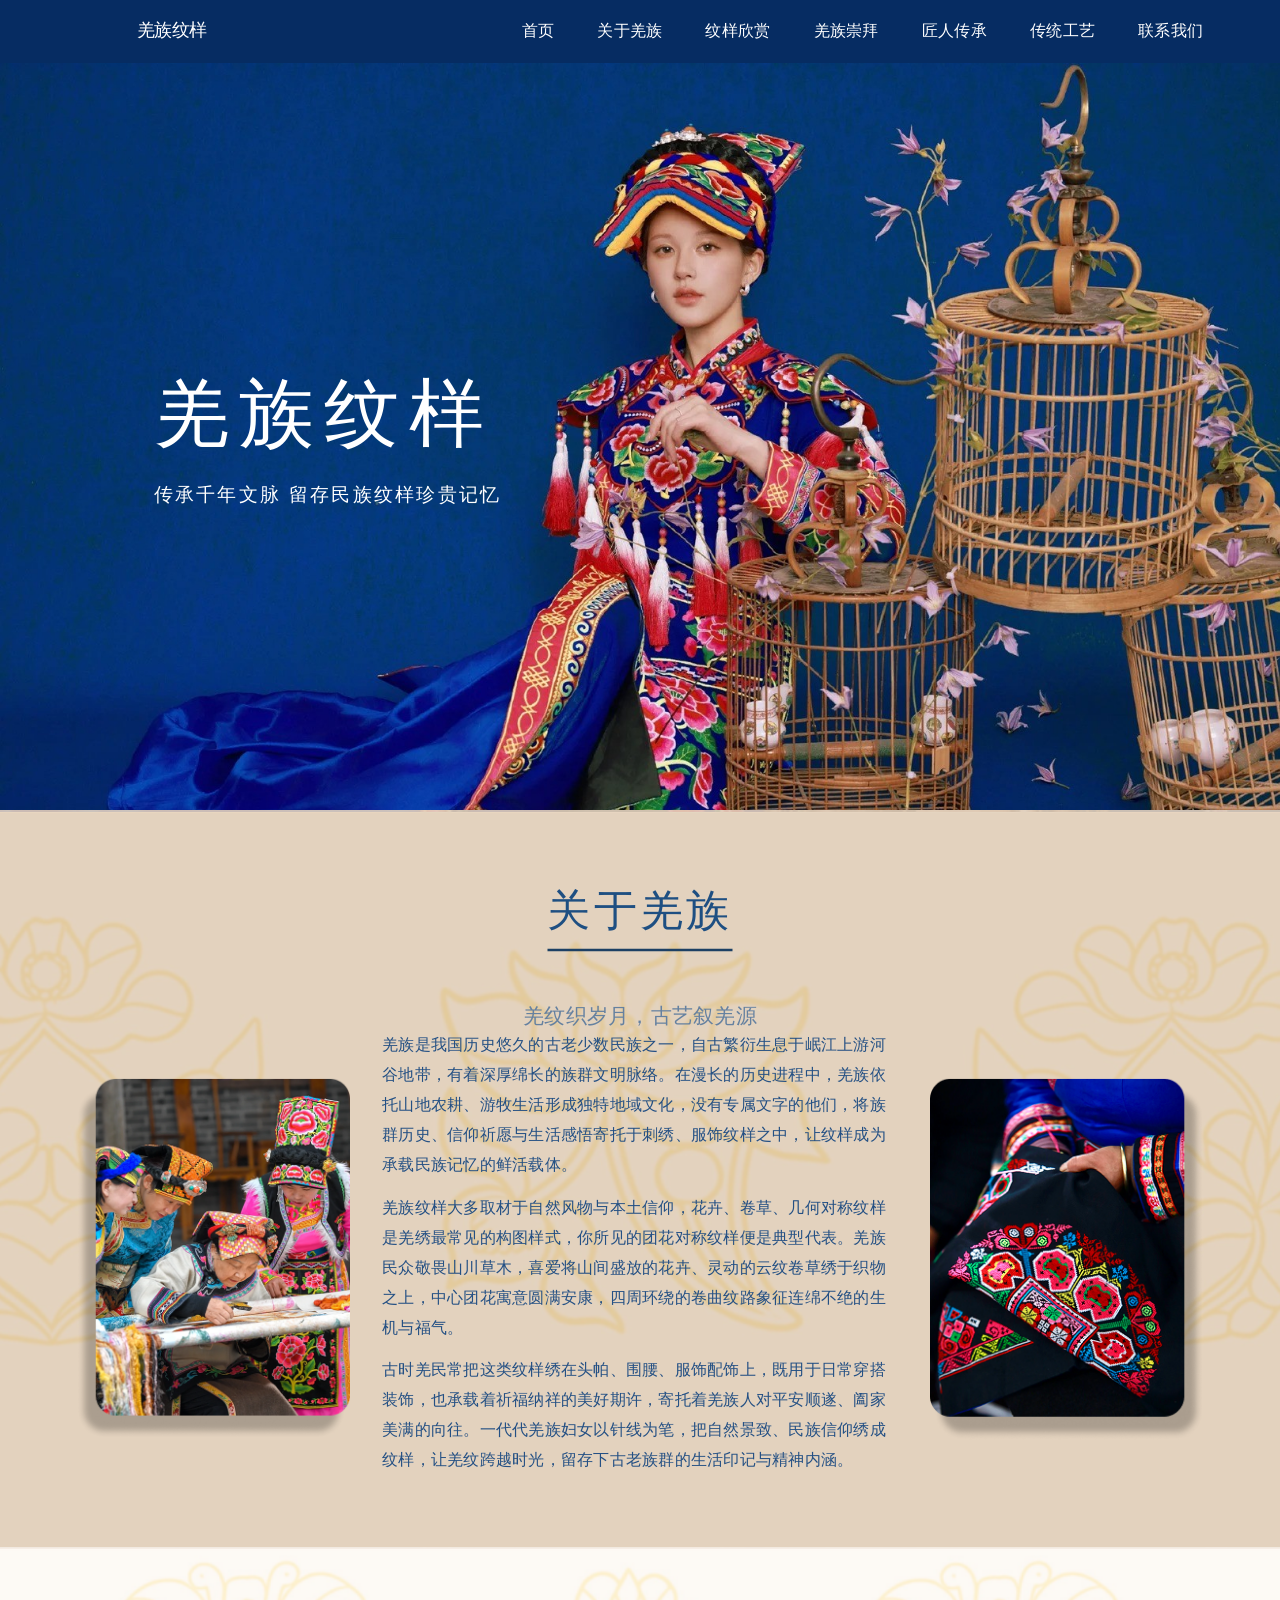
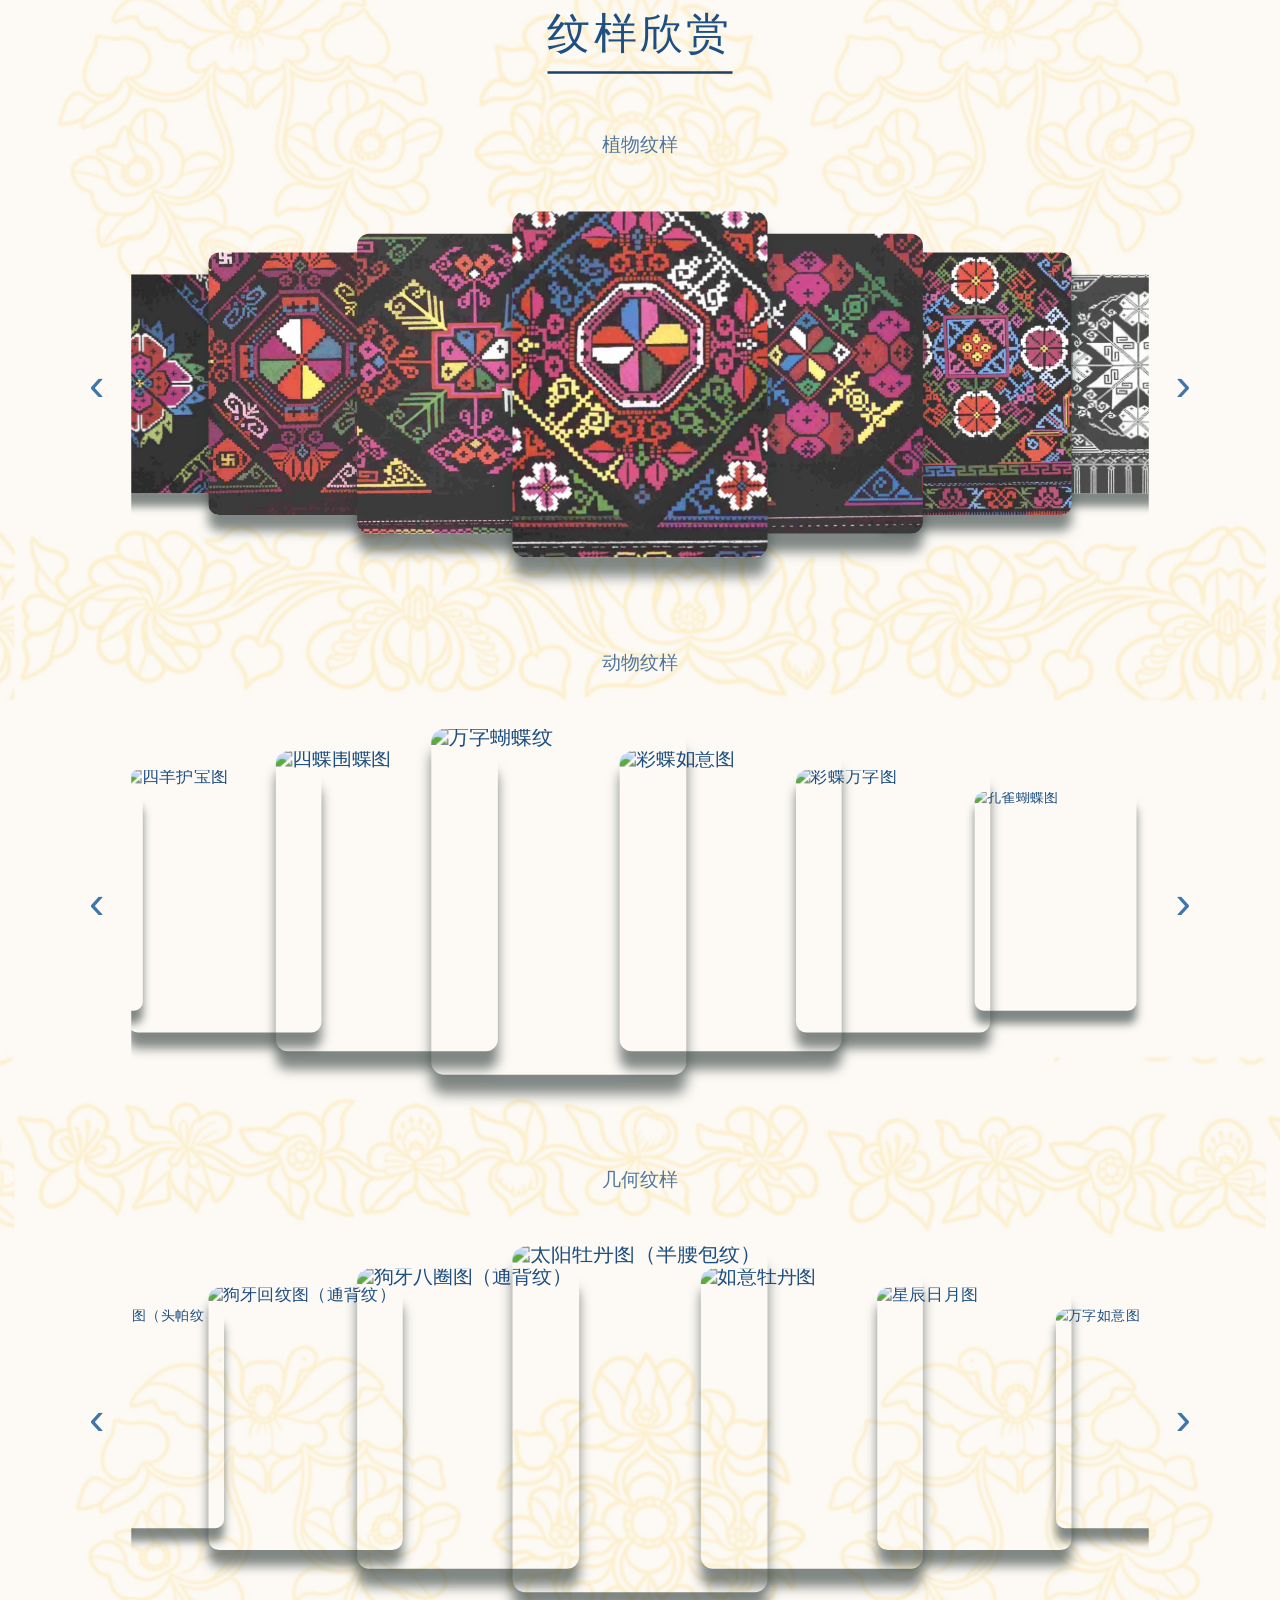
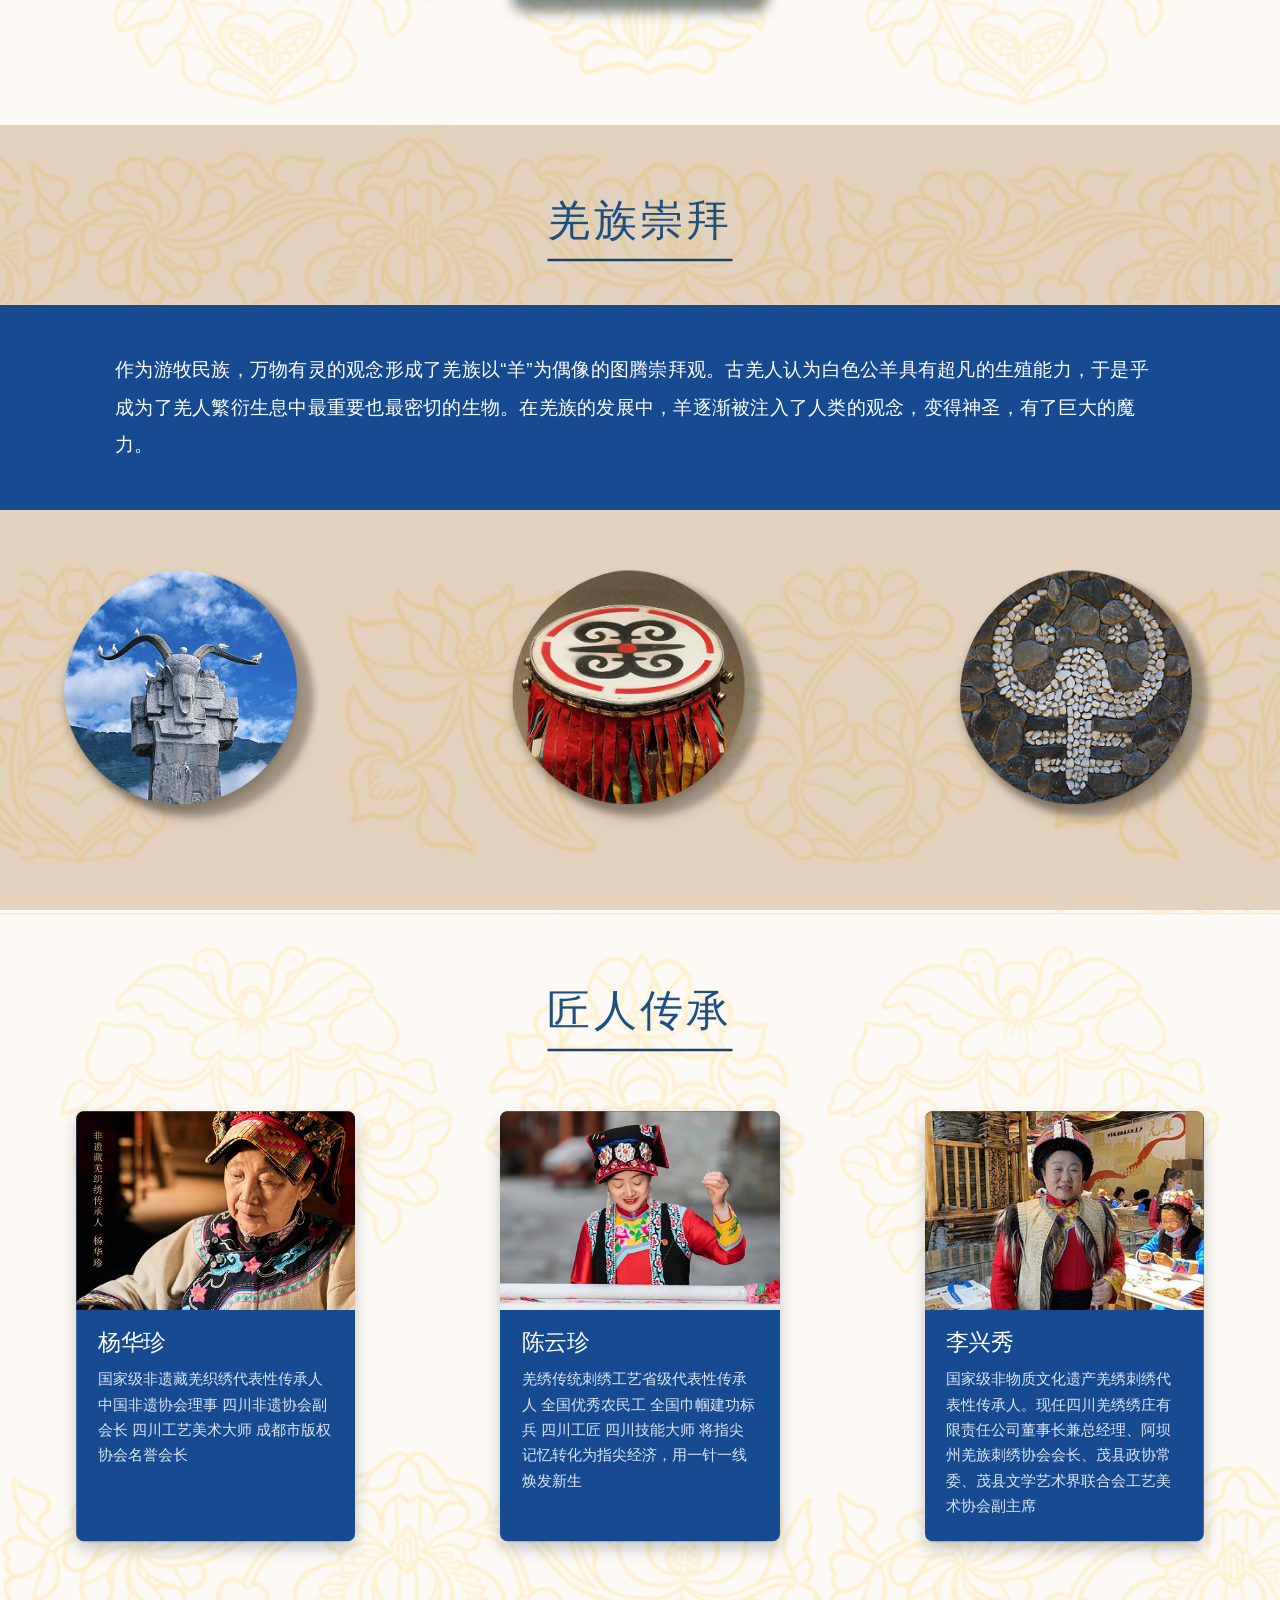
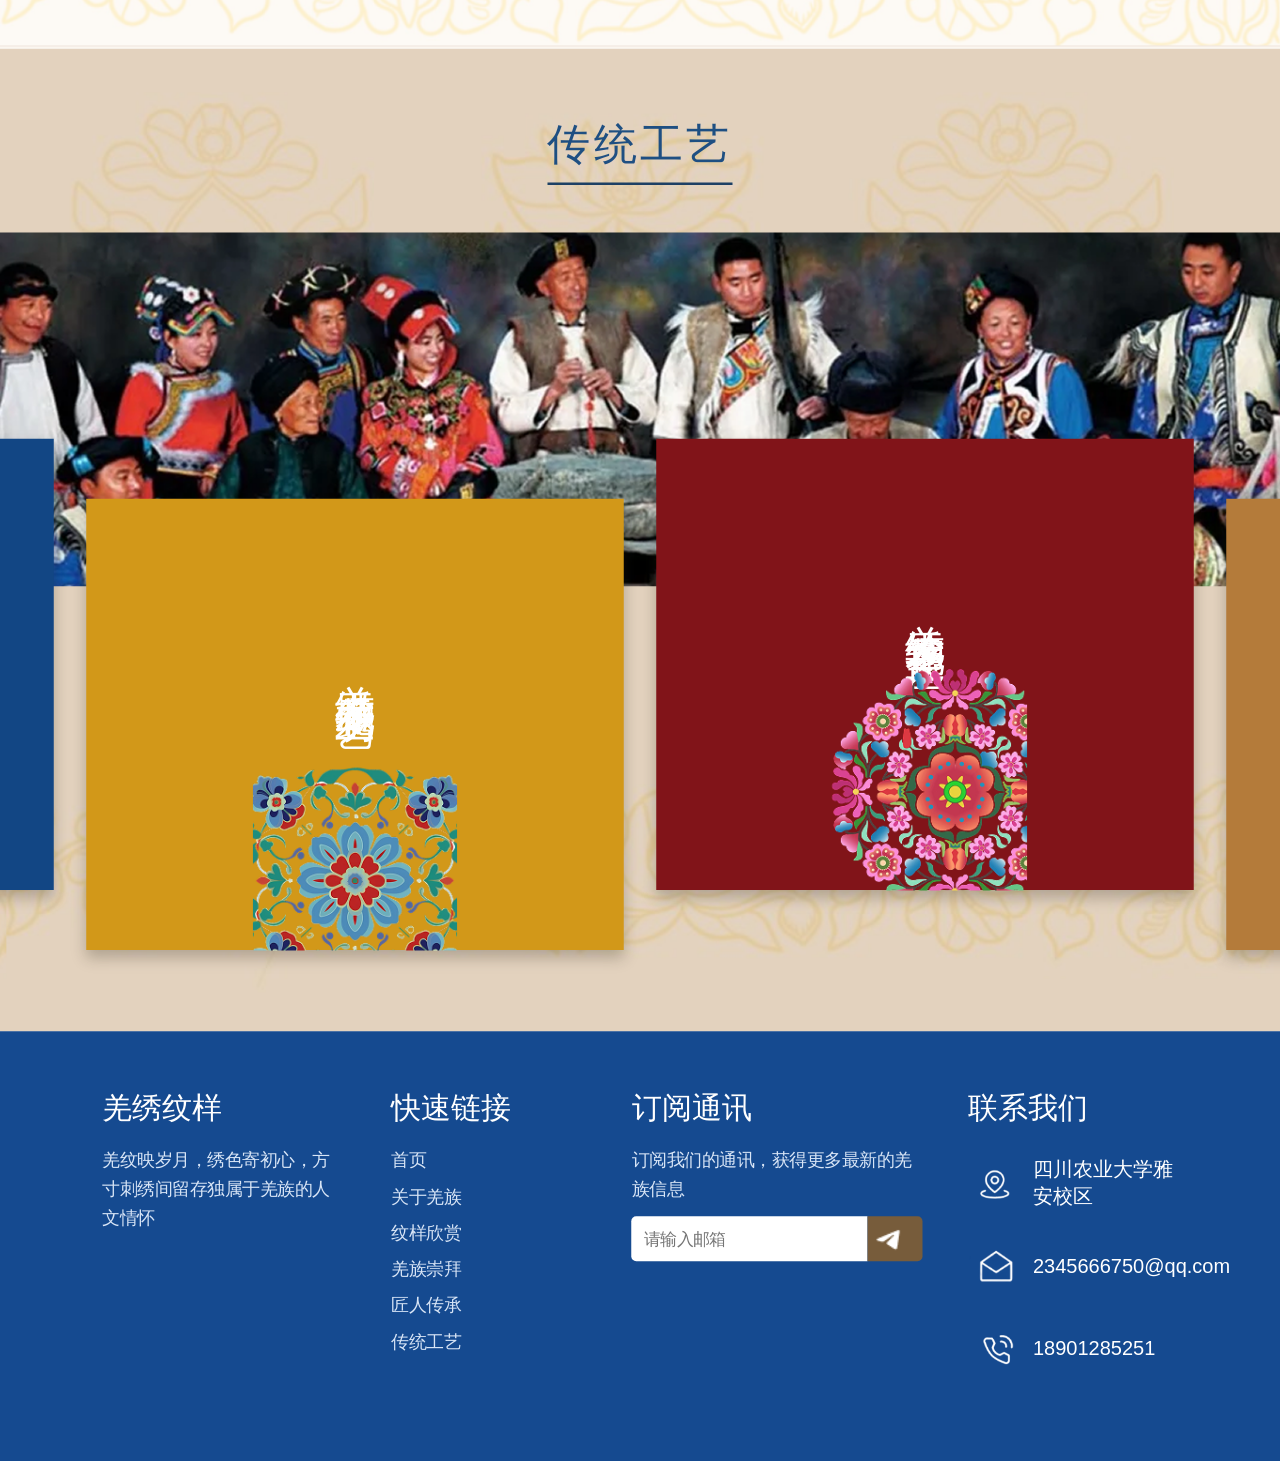
==== commit 6c299d9c: "纹样添加" ====
--- a/index.html
+++ b/index.html
@@ -236,6 +236,99 @@
                                 <a href="./pattern-detail.html?sound=植物纹&img=./assets/images/plant/plant(40).jpg&name=藤穿三菊图&desc=藤蔓菊花纹样 对比色 黑底红绿与黄紫对比色系&text1=四川羌族藤穿三菊图是羌族经典彩色挑花刺绣纹样，常作为服饰飘带使用，盛行于明清至近现代。纹样采用垂直式骨架做垂直串列布局，凤凰穿行于牡丹花丛之间。&text2=纹样运用挑花绣、锁绣工艺，棉麻布为底，多彩丝线刺绣，浓艳撞色，视觉华丽醒目。&text3=凤凰为祥瑞象征，牡丹代表富贵荣华，女性常在节庆与婚嫁时佩戴这条飘带，祈愿家境富足、吉祥顺遂。纹样根植羌族自然崇拜文化。&infoText=这是四川羌族藤穿三菊刺绣纹样，运用挑花绣、锁绣，棉麻布为底，多用于服饰飘带装饰。&meanText=凤凰祥瑞、牡丹富贵，期盼生活富足、万事吉祥。&storyText=多用于婚嫁飘带，是羌族婚嫁礼仪中极具代表性的装饰纹样。" class="pattern-card" data-sound="植物纹">
                                     <img src="./assets/images/plant/plant(40).jpg" alt="藤穿三菊图">
                                 </a>
+                                <a href="./pattern-detail.html?sound=植物纹&img=./assets/images/plant/plant(41).jpg&name=回纹尖图&desc=吉祥纹样 对比色—黑底红与黄对比色系&text1=四川羌族回纹尖图是羌族民间传统刺绣纹样，常见于服饰边缘与头帕包边装饰。纹样以连续回纹搭配尖角几何框架组合，构图规整连续，线条循环往复，具有鲜明的装饰节奏感。&text2=纹样运用挑花刺绣工艺，以黑底衬托红黄丝线，色彩对比强烈，层次分明，视觉冲击力强，是羌绣几何与花草结合的典型样式。&text3=回纹寓意生生不息、绵延不断，寄托羌族民众祈愿家族兴旺、日子长久顺遂，根植于古羌自然循环崇拜思想。&infoText=这是四川羌族回纹尖刺绣纹样，采用挑花工艺，多用于服饰边缘镶边装饰。&meanText=回纹循环往复，寓意生生不息、绵延永续，承载羌族民众长久兴旺的美好祈愿。&storyText=常用于衣袍、头帕包边装饰，象征福运连绵不断，期盼生活岁岁安稳。" class="pattern-card" data-sound="植物纹">
+                                    <img src="./assets/images/plant/plant(41).jpg" alt="回纹尖图">
+                                </a>
+                                <a href="./pattern-detail.html?sound=植物纹&img=./assets/images/plant/plant(42).jpg&name=菊花鸟图&desc=吉祥纹样 对比色—黑底红白色系&text1=四川羌族菊花鸟图是羌族经典花鸟刺绣纹样，多应用于女性上衣与围裙装饰。纹样以菊花搭配飞鸟构成主体，均衡排布，花鸟相映，画面生动富有生机。&text2=纹样运用纳花、挑绣工艺，黑底衬托红白菊花纹样，色彩素雅对比鲜明，针线细腻，是羌绣花鸟经典构图。&text3=菊花象征坚韧长寿，飞鸟寓意自由顺遂，寄托民众期盼平安康健、生活自在无忧的愿望。&infoText=这是四川羌族菊花鸟刺绣纹样，纳花挑绣工艺，多用于女性上衣、围裙装饰。&meanText=菊花寓意坚韧长寿，飞鸟象征自在安宁，源自羌人热爱自然的文化内核。&storyText=多用于日常服饰与婚嫁织物，祈愿家人福寿绵长，日子悠然舒心。" class="pattern-card" data-sound="植物纹">
+                                    <img src="./assets/images/plant/plant(42).jpg" alt="菊花鸟图">
+                                </a>
+                                <a href="./pattern-detail.html?sound=植物纹&img=./assets/images/plant/plant(43).jpg&name=芙蓉如意图&desc=吉祥纹样 对比色—黑白底花蓝色系&text1=四川羌族芙蓉如意图是羌族女性服饰中常见的吉祥刺绣纹样，多用于围腰、衣袖与裙装装饰。纹样以芙蓉花搭配如意造型组合，对称布局，花叶舒展柔和。&text2=纹样运用挑花刺绣工艺，黑白底色搭配蓝色芙蓉纹样，配色清雅，线条流畅，纹样层次丰富。&text3=芙蓉象征富贵和美，如意代表万事称心，寄托民众祈愿阖家和睦、诸事顺遂的美好向往。&infoText=这是四川羌族芙蓉如意刺绣纹样，挑花工艺，广泛用于羌族女性服饰装饰。&meanText=芙蓉和美、如意称心，承载羌人期盼家庭安稳、万事如愿的心愿。&storyText=常缝制于女性围腰、衣袖，婚嫁场景尤为多见，寓意婚姻美满、事事如意。" class="pattern-card" data-sound="植物纹">
+                                    <img src="./assets/images/plant/plant(43).jpg" alt="芙蓉如意图">
+                                </a>
+                                <a href="./pattern-detail.html?sound=植物纹&img=./assets/images/plant/plant(44).jpg&name=芙蓉如意图&desc=吉祥纹样 对比色—藕白底彩色系&text1=四川羌族芙蓉如意图是羌族传统花卉刺绣纹样，常见于女性裙装、围腰与节庆服饰。纹样以芙蓉花卉为主体，搭配卷草枝叶，左右对称构图，气韵温婉。&text2=纹样运用纳花、打籽绣工艺，藕白底色搭配多彩花卉丝线，色调柔和丰富，凸显花卉灵动姿态。&text3=芙蓉寓意繁荣兴旺，搭配如意纹样，寄托民众期盼生活富足、家人平安喜乐的心愿。&infoText=这是四川羌族芙蓉如意刺绣纹样，纳花与打籽绣结合，多用于女性裙装、围腰。&meanText=芙蓉象征繁荣和美，如意寓意万事顺心，根植羌族自然审美与吉祥文化。&storyText=多用于节庆、日常服饰，祝愿家中兴旺，岁岁平安喜乐。" class="pattern-card" data-sound="植物纹">
+                                    <img src="./assets/images/plant/plant(44).jpg" alt="芙蓉如意图">
+                                </a>
+                                <a href="./pattern-detail.html?sound=植物纹&img=./assets/images/plant/plant(45).jpg&name=藤穿牡丹图&desc=吉祥纹样 对比色—黑白底粉红色系&text1=四川羌族藤穿牡丹图是羌绣中经典的缠枝花卉纹样，多用于女性上衣、围腰与裙装装饰。纹样以缠枝藤蔓穿插牡丹花，藤蔓连绵，牡丹盛放，构图饱满。&text2=纹样运用缠枝绣、纳花工艺，黑白底搭配粉红色牡丹，色彩柔和浓烈，线条婉转连绵。&text3=牡丹代表富贵吉祥，缠枝藤蔓寓意生生不息，祈愿家业兴旺、福气源源不断。&infoText=这是四川羌族藤穿牡丹刺绣纹样，缠枝纳花工艺，是羌绣经典植物纹样。&meanText=牡丹寓意富贵吉祥，缠枝藤蔓象征生生不息，寄托羌人期盼家业兴盛的愿景。&storyText=常装饰于上衣、围腰，婚嫁之时使用居多，祝愿生活富足美满。" class="pattern-card" data-sound="植物纹">
+                                    <img src="./assets/images/plant/plant(45).jpg" alt="藤穿牡丹图">
+                                </a>
+                                <a href="./pattern-detail.html?sound=植物纹&img=./assets/images/plant/plant(46).jpg&name=尖瓣牡丹图&desc=吉祥纹样 对比色—黑底黄白色系&text1=四川羌族尖瓣牡丹图是羌族传统牡丹刺绣纹样，常见于女性头帕、衣襟与裙边装饰。纹样以尖瓣牡丹花卉为主，搭配卷草纹样，布局均衡有序。&text2=纹样运用纳花、挑花工艺，黑底搭配黄白丝线塑造牡丹，明暗对比强烈，纹样轮廓清晰。&text3=牡丹象征富贵繁荣，寄托民众期盼日子富足、平安顺遂，代代安康。&infoText=这是四川羌族尖瓣牡丹刺绣纹样，纳花挑绣工艺，多用于女性头帕、衣襟。&meanText=牡丹寓意富贵繁荣，承载羌族民众祈求生活富足、家人安康的美好愿望。&storyText=多用于传统日常服饰，期盼岁岁平安，家业兴旺。" class="pattern-card" data-sound="植物纹">
+                                    <img src="./assets/images/plant/plant(46).jpg" alt="尖瓣牡丹图">
+                                </a>
+                                <a href="./pattern-detail.html?sound=植物纹&img=./assets/images/plant/plant(47).jpg&name=如意菊花图&desc=吉祥纹样 对比色—蓝底花色系&text1=四川羌族如意菊花图是羌族花卉与如意结合的传统刺绣纹样，常见于女性围裙、衣袖与服饰边缘。纹样将菊花与如意纹样相互结合，花叶舒展，构图均衡协调。&text2=纹样运用挑花、纳花刺绣工艺，蓝色底色搭配多彩花卉丝线，配色雅致柔和。&text3=菊花象征长寿坚韧，如意寓意万事称心，寄托民众祈愿家人康健、诸事顺心。&infoText=这是四川羌族如意菊花刺绣纹样，挑花纳花工艺，常用于女性围裙、衣袖。&meanText=菊花寓意长寿，如意象征顺遂，根植羌人自然崇拜，期盼平安喜乐。&storyText=多用于节庆服饰，祝愿家人长寿安康，万事如愿。" class="pattern-card" data-sound="植物纹">
+                                    <img src="./assets/images/plant/plant(47).jpg" alt="如意菊花图">
+                                </a>
+                                <a href="./pattern-detail.html?sound=植物纹&img=./assets/images/plant/plant(48).jpg&name=石榴蝙蝠图&desc=吉祥纹样 对比色—橙蓝撞色系&text1=四川羌族石榴蝙蝠图是羌族民间吉祥刺绣纹样，常见于围腰、衣摆与婚嫁服饰。纹样以石榴与蝙蝠形象组合，花卉瑞兽相融，画面饱满丰富。&text2=纹样运用挑花刺绣工艺，橙蓝撞色搭配，色彩对比鲜明，纹样线条简练质朴。&text3=石榴寓意多子兴旺，蝙蝠象征福气临门，祈愿家族人丁兴旺、福气常伴。&infoText=这是四川羌族石榴蝙蝠刺绣纹样，挑花工艺，多用在围腰、衣摆位置。&meanText=石榴寓意多子多福，蝙蝠代表福气，承载羌人期盼家族兴旺的心愿。&storyText=常在婚嫁服饰上使用，期盼子孙绵延，衣食丰足。" class="pattern-card" data-sound="植物纹">
+                                    <img src="./assets/images/plant/plant(48).jpg" alt="石榴蝙蝠图">
+                                </a>
+                                <a href="./pattern-detail.html?sound=植物纹&img=./assets/images/plant/plant(49).jpg&name=盆花蝶图&desc=吉祥纹样 对比色—黑底红白色系&text1=四川羌族盆花蝶图是羌族自然题材刺绣纹样，常见于衣襟、头帕与女性日常服饰。纹样以盆栽花卉搭配蝴蝶构成主体，对称构图，富有自然生机。&text2=纹样运用挑花刺绣工艺，黑底衬托红白纹样，色彩对比清晰，造型简约大方。&text3=花卉象征美好，蝴蝶寓意自由喜乐，寄托民众期盼生活多姿多彩、平安和美。&infoText=这是四川羌族盆花蝶刺绣纹样，挑花工艺，多用于衣襟、头帕装饰。&meanText=繁花与蝴蝶象征生机与美好，寄托羌人向往自在美满生活的愿望。&storyText=常缝制于青年女性服饰，寓意生活多姿多彩，喜乐常伴。" class="pattern-card" data-sound="植物纹">
+                                    <img src="./assets/images/plant/plant(49).jpg" alt="盆花蝶图">
+                                </a>
+                                <a href="./pattern-detail.html?sound=植物纹&img=./assets/images/plant/plant(50).jpg&name=藤穿牡丹图&desc=吉祥纹样 对比色—红粉暖色系&text1=四川羌族藤穿牡丹图是羌绣中常见的缠枝花卉纹样，多用于女性上衣、围腰与裙装装饰。纹样以连绵藤蔓缠绕牡丹，花叶交错，构图饱满圆润。&text2=纹样运用纳花、挑绣工艺，红粉暖色系丝线层层铺陈，色彩柔和浓丽，花卉姿态丰盈。&text3=牡丹象征富贵吉祥，藤蔓寓意连绵不绝，寄托民众祈愿家业兴旺、福气绵长。&infoText=这是四川羌族藤穿牡丹刺绣纹样，纳花挑绣工艺，多用于女性服饰装饰。&meanText=牡丹富贵，藤蔓绵延，寓意福气不断、家业兴盛。&storyText=常用于婚嫁与节庆服饰，祝愿生活富足、吉祥美满。" class="pattern-card" data-sound="植物纹">
+                                    <img src="./assets/images/plant/plant(50).jpg" alt="藤穿牡丹图">
+                                </a>
+                                <a href="./pattern-detail.html?sound=植物纹&img=./assets/images/plant/plant(51).jpg&name=莲花图&desc=吉祥纹样 对比色—黑底红绿白色系&text1=四川羌族莲花图是羌族传统花卉刺绣纹样，常见于女性围裙、衣袖与宗教节庆服饰。纹样以莲花为主体，花瓣层层展开，布局端庄均衡。&text2=纹样运用挑花、纳花工艺，黑底搭配红绿白丝线，色彩明快而稳重，花瓣层次清晰。&text3=莲花象征清净、吉祥与美好品格，寄托民众祈愿心灵纯净、生活平安顺遂。&infoText=这是四川羌族莲花刺绣纹样，挑花纳花工艺，多用于女性围裙、衣袖。&meanText=莲花象征清净吉祥，承载羌人对美好品德与平安生活的向往。&storyText=常在节庆与礼仪服饰中出现，寓意清净和美、吉祥平安。" class="pattern-card" data-sound="植物纹">
+                                    <img src="./assets/images/plant/plant(51).jpg" alt="莲花图">
+                                </a>
+                                <a href="./pattern-detail.html?sound=植物纹&img=./assets/images/plant/plant(52).jpg&name=牡丹图&desc=吉祥纹样 对比色—黑底红黄白色系&text1=四川羌族牡丹图是羌族经典花卉刺绣纹样，广泛用于女性上衣、围腰与裙装。纹样以盛开牡丹为主体，花瓣饱满，中心突出，构图富丽端庄。&text2=纹样运用纳花、挑花工艺，黑底衬托红黄白丝线，色彩浓艳明快，花形醒目。&text3=牡丹象征富贵荣华与吉祥美满，寄托民众祈愿家境富足、生活美满。&infoText=这是四川羌族牡丹刺绣纹样，纳花挑绣工艺，多用于女性服饰装饰。&meanText=牡丹寓意富贵吉祥，承载羌人期盼富足美满的心愿。&storyText=常用于婚嫁、节庆服饰，祝愿荣华富贵、吉祥如意。" class="pattern-card" data-sound="植物纹">
+                                    <img src="./assets/images/plant/plant(52).jpg" alt="牡丹图">
+                                </a>
+                                <a href="./pattern-detail.html?sound=植物纹&img=./assets/images/plant/plant(53).jpg&name=菊花图&desc=吉祥纹样 对比色—黑底黄白绿色系&text1=四川羌族菊花图是羌族常见花卉刺绣纹样，常见于女性头帕、衣襟与围腰。纹样以菊花为主体，花瓣向外舒展，搭配少量叶纹点缀，布局清雅均衡。&text2=纹样运用挑花、纳花工艺，黑底搭配黄白绿丝线，色彩明快含蓄，纹样轮廓清晰。&text3=菊花象征坚韧、长寿与清雅，寄托民众祈愿家人康健、品格高洁。&infoText=这是四川羌族菊花刺绣纹样，挑花纳花工艺，多用于女性头帕、衣襟。&meanText=菊花寓意坚韧长寿，象征清雅高洁，承载羌人对健康与品格的美好期许。&storyText=常用于日常与节庆服饰，祝愿福寿绵长、品行端正。" class="pattern-card" data-sound="植物纹">
+                                    <img src="./assets/images/plant/plant(53).jpg" alt="菊花图">
+                                </a>
+                                <a href="./pattern-detail.html?sound=植物纹&img=./assets/images/plant/plant(54).jpg&name=卷草牡丹图&desc=吉祥纹样 对比色—黑底粉绿黄色系&text1=四川羌族卷草牡丹图是羌族缠枝花卉刺绣纹样，多用于女性围腰、裙边与衣袖。纹样以卷草纹穿插牡丹，枝叶连绵，花型舒展，构图流畅。&text2=纹样运用缠枝绣、纳花工艺，黑底搭配粉绿黄丝线，色彩柔和明丽，线条婉转。&text3=卷草寓意连绵不绝，牡丹象征富贵吉祥，寄托民众祈愿福气不断、家业兴旺。&infoText=这是四川羌族卷草牡丹刺绣纹样，缠枝纳花工艺，多用于女性围腰、裙边。&meanText=卷草连绵、牡丹富贵，寓意福气绵长、生活富足。&storyText=常用于婚嫁与日常服饰，祝愿家业兴旺、福气不绝。" class="pattern-card" data-sound="植物纹">
+                                    <img src="./assets/images/plant/plant(54).jpg" alt="卷草牡丹图">
+                                </a>
+                                <a href="./pattern-detail.html?sound=植物纹&img=./assets/images/plant/plant(55).jpg&name=梅花图&desc=吉祥纹样 对比色—黑底红白蓝色系&text1=四川羌族梅花图是羌族传统花卉刺绣纹样，常见于女性上衣、头帕与节庆服饰。纹样以梅花为主体，花枝斜向展开，花瓣简洁清晰，布局疏朗有致。&text2=纹样运用挑花、纳花工艺，黑底搭配红白花与蓝色枝纹，色彩鲜明而不繁冗。&text3=梅花象征坚韧不拔、迎春报喜，寄托民众祈愿寒冬过后春来吉祥、生活顺遂。&infoText=这是四川羌族梅花刺绣纹样，挑花纳花工艺，多用于女性上衣、头帕。&meanText=梅花象征坚韧与报喜，承载羌人对吉祥新春与坚韧品格的赞美。&storyText=常用于年节与婚嫁服饰，寓意迎春纳福、喜事临门。" class="pattern-card" data-sound="植物纹">
+                                    <img src="./assets/images/plant/plant(55).jpg" alt="梅花图">
+                                </a>
+                                <a href="./pattern-detail.html?sound=植物纹&img=./assets/images/plant/plant(56).jpg&name=竹菊图&desc=吉祥纹样 对比色—黑底黄绿白色系&text1=四川羌族竹菊图是羌族植物题材刺绣纹样，常见于女性围裙、衣袖与文人气质服饰。纹样以竹子与菊花组合，竹枝挺拔，菊花舒展，构图清雅疏朗。&text2=纹样运用挑花、纳花工艺，黑底搭配黄绿白丝线，色彩清爽明快，线条简洁。&text3=竹子象征正直坚韧，菊花象征长寿清雅，寄托民众祈愿品格高洁、福寿安康。&infoText=这是四川羌族竹菊刺绣纹样，挑花纳花工艺，多用于女性围裙、衣袖。&meanText=竹菊象征高洁坚韧与长寿安康，承载羌人对清雅品格与平安生活的向往。&storyText=常用于日常与节庆服饰，祝愿品行端正、福寿绵长。" class="pattern-card" data-sound="植物纹">
+                                    <img src="./assets/images/plant/plant(56).jpg" alt="竹菊图">
+                                </a>
+                                <a href="./pattern-detail.html?sound=植物纹&img=./assets/images/plant/plant(57).jpg&name=三花图&desc=吉祥纹样 对比色—黑底红绿黄色系&text1=四川羌族三花图是羌族组合花卉刺绣纹样，常见于女性围腰、衣摆与裙装装饰。纹样以三种花卉组合排布，主次分明，花叶交错，构图饱满。&text2=纹样运用纳花、挑花工艺，黑底搭配红绿黄丝线，色彩浓艳热闹，装饰性强。&text3=三花寓意春花繁盛、福禄齐聚，寄托民众祈愿生活丰富多彩、吉祥美满。&infoText=这是四川羌族三花刺绣纹样，纳花挑花工艺，多用于女性围腰、衣摆。&meanText=三花繁盛象征吉祥齐聚、生活丰美，承载羌人对多元富足生活的期盼。&storyText=常用于节庆与婚嫁服饰，祝愿百花献瑞、喜事连连。" class="pattern-card" data-sound="植物纹">
+                                    <img src="./assets/images/plant/plant(57).jpg" alt="三花图">
+                                </a>
+                                <a href="./pattern-detail.html?sound=植物纹&img=./assets/images/plant/plant(58).jpg&name=花束图&desc=吉祥纹样 对比色—黑底红黄绿蓝色系&text1=四川羌族花束图是羌族花卉组合刺绣纹样，常见于女性上衣、围腰与胸饰位置。纹样以花束形式集中呈现，花朵簇拥，枝叶向心排列，构图饱满。&text2=纹样运用挑花、纳花工艺，黑底搭配红黄绿蓝多色丝线，色彩缤纷浓丽，视觉层次丰富。&text3=花束象征美好、祝福与繁盛，寄托民众祈愿生活如花般灿烂、吉祥常伴。&infoText=这是四川羌族花束刺绣纹样，挑花纳花工艺，多用于女性上衣、围腰。&meanText=花束象征美好繁盛，承载羌人对幸福生活与吉祥祝福的向往。&storyText=常用于婚嫁、节庆服饰，祝愿美好如花、福气簇拥。" class="pattern-card" data-sound="植物纹">
+                                    <img src="./assets/images/plant/plant(58).jpg" alt="花束图">
+                                </a>
+                                <a href="./pattern-detail.html?sound=植物纹&img=./assets/images/plant/plant(59).jpg&name=蝴蝶牡丹图&desc=吉祥纹样 对比色—黑底红白黄色系&text1=四川羌族蝴蝶牡丹图是羌族花鸟结合刺绣纹样，常见于女性裙装、围腰与衣袖。纹样以蝴蝶与牡丹组合，蝴蝶围绕花朵飞舞，构图灵动活泼。&text2=纹样运用挑花、纳花工艺，黑底搭配红白黄丝线，色彩明快对比，花与蝶轮廓清晰。&text3=牡丹象征富贵，蝴蝶象征自由与美好，寄托民众祈愿生活富足、自在喜乐。&infoText=这是四川羌族蝴蝶牡丹刺绣纹样，挑花纳花工艺，多用于女性裙装、围腰。&meanText=牡丹富贵、蝴蝶喜乐，寓意生活富足、自在美好。&storyText=常用于青年女性服饰与婚嫁织物，祝愿生活甜蜜、自由顺遂。" class="pattern-card" data-sound="植物纹">
+                                    <img src="./assets/images/plant/plant(59).jpg" alt="蝴蝶牡丹图">
+                                </a>
+                                <a href="./pattern-detail.html?sound=植物纹&img=./assets/images/plant/plant(60).jpg&name=莲花鱼图&desc=吉祥纹样 对比色—黑底红绿白色系&text1=四川羌族莲花鱼图是羌族植物与动物结合的吉祥刺绣纹样，常见于女性围裙、衣摆与婚嫁服饰。纹样以莲花与鱼组合，莲花盛开，鱼纹穿插其间，构图圆润饱满。&text2=纹样运用挑花、纳花工艺，黑底搭配红绿白丝线，色彩清爽鲜明，纹样线条柔和。&text3=莲花象征清净吉祥，鱼寓意年年有余，寄托民众祈愿衣食丰足、生活平安。&infoText=这是四川羌族莲花鱼刺绣纹样，挑花纳花工艺，多用于女性围裙、衣摆。&meanText=莲花吉祥、鱼喻富余，寓意年年有余、生活安稳。&storyText=常用于婚嫁与节庆服饰，祝愿衣食丰足、吉祥平安。" class="pattern-card" data-sound="植物纹">
+                                    <img src="./assets/images/plant/plant(60).jpg" alt="莲花鱼图">
+                                </a>
+                                <a href="./pattern-detail.html?sound=植物纹&img=./assets/images/plant/plant(61).jpg&name=牡丹蝴蝶图&desc=吉祥纹样 对比色—黑底粉白绿色系&text1=四川羌族牡丹蝴蝶图是羌族经典花鸟刺绣纹样，常见于女性上衣、围腰与裙装。纹样以牡丹盛放搭配蝴蝶飞舞，花叶舒展，构图华丽灵动。&text2=纹样运用纳花、挑花工艺，黑底搭配粉白绿丝线，色彩柔和明丽，花卉层次细腻。&text3=牡丹象征富贵吉祥，蝴蝶寓意美好喜乐，寄托民众祈愿生活富足、喜事连连。&infoText=这是四川羌族牡丹蝴蝶刺绣纹样，纳花挑花工艺，多用于女性上衣、围腰。&meanText=牡丹富贵、蝴蝶喜庆，寓意吉祥美满、生活如花。&storyText=常用于婚嫁与节庆服饰，祝愿荣华富贵、喜事临门。" class="pattern-card" data-sound="植物纹">
+                                    <img src="./assets/images/plant/plant(61).jpg" alt="牡丹蝴蝶图">
+                                </a>
+                                <a href="./pattern-detail.html?sound=植物纹&img=./assets/images/plant/plant(62).jpg&name=石榴花图&desc=吉祥纹样 对比色—黑底红橙黄色系&text1=四川羌族石榴花图是羌族花果题材刺绣纹样，常见于女性围腰、衣摆与婚嫁服饰。纹样以石榴花与果实意象组合，花叶环绕，造型饱满。&text2=纹样运用挑花、纳花工艺，黑底搭配红橙黄丝线，色彩热烈明快，装饰感强。&text3=石榴寓意多子多福、家族兴旺，寄托民众祈愿子孙绵延、衣食丰足。&infoText=这是四川羌族石榴花刺绣纹样，挑花纳花工艺，多用于女性围腰、衣摆。&meanText=石榴象征多子多福，承载羌人对家族兴旺与丰足生活的期盼。&storyText=常在婚嫁服饰中使用，祝愿子孙满堂、家业兴旺。" class="pattern-card" data-sound="植物纹">
+                                    <img src="./assets/images/plant/plant(62).jpg" alt="石榴花图">
+                                </a>
+                                <a href="./pattern-detail.html?sound=植物纹&img=./assets/images/plant/plant(63).jpg&name=佛手花图&desc=吉祥纹样 对比色—黑底红黄白色系&text1=四川羌族佛手花图是羌族传统吉祥刺绣纹样，常见于女性围裙、衣袖与宗教节庆服饰。纹样以佛手花为主体，花瓣与果实造型结合，线条舒展，布局端庄。&text2=纹样运用挑花、纳花工艺，黑底搭配红黄白丝线，色彩浓艳稳重，纹样轮廓清晰。&text3=佛手象征福气与吉祥，花寓意美好繁盛，寄托民众祈愿福运临门、生活安康。&infoText=这是四川羌族佛手花刺绣纹样，挑花纳花工艺，多用于女性围裙、衣袖。&meanText=佛手寓意福气吉祥，承载羌人对福运与安康的美好祈愿。&storyText=常用于节庆与礼仪服饰，祝愿福气常在、平安顺遂。" class="pattern-card" data-sound="植物纹">
+                                    <img src="./assets/images/plant/plant(63).jpg" alt="佛手花图">
+                                </a>
+                                <a href="./pattern-detail.html?sound=植物纹&img=./assets/images/plant/plant(64).jpg&name=缠枝花图&desc=吉祥纹样 对比色—黑底红绿黄色系&text1=四川羌族缠枝花图是羌族典型缠枝花卉刺绣纹样，常见于女性裙边、围腰与衣袍边缘。纹样以连续缠枝线穿插各类花卉，枝叶连绵，花型依次展开，构图流动。&text2=纹样运用缠枝绣、纳花工艺，黑底搭配红绿黄丝线，色彩浓艳活泼，线条婉转。&text3=缠枝寓意连绵不绝，花卉象征繁盛美好，寄托民众祈愿福气不断、生活丰美。&infoText=这是四川羌族缠枝花刺绣纹样，缠枝纳花工艺，多用于女性裙边、围腰。&meanText=缠枝连绵、花卉繁盛，寓意福气绵长、生活丰足。&storyText=常用于日常与节庆服饰，祝愿福运连绵、岁岁美好。" class="pattern-card" data-sound="植物纹">
+                                    <img src="./assets/images/plant/plant(64).jpg" alt="缠枝花图">
+                                </a>
+                                <a href="./pattern-detail.html?sound=植物纹&img=./assets/images/plant/plant(65).jpg&name=富贵花图&desc=吉祥纹样 对比色—黑底红黄蓝色系&text1=四川羌族富贵花图是羌族富丽花卉刺绣纹样，常见于女性上衣、围腰与婚嫁服饰。纹样以大朵富贵花为主体，花瓣层层展开，搭配叶纹与边饰，构图华丽。&text2=纹样运用纳花、挑花工艺，黑底搭配红黄蓝丝线，色彩浓艳醒目，花形饱满。&text3=富贵花象征荣华富贵与吉祥美满，寄托民众祈愿家境富足、前程美好。&infoText=这是四川羌族富贵花刺绣纹样，纳花挑花工艺，多用于女性上衣、围腰。&meanText=富贵花象征荣华富贵，承载羌人对富足美满生活的向往。&storyText=常用于婚嫁与节庆服饰，祝愿荣华富贵、吉祥如意。" class="pattern-card" data-sound="植物纹">
+                                    <img src="./assets/images/plant/plant(65).jpg" alt="富贵花图">
+                                </a>
+                                <a href="./pattern-detail.html?sound=植物纹&img=./assets/images/plant/plant(66).jpg&name=如意莲图&desc=吉祥纹样 对比色—黑底红绿黄色系&text1=四川羌族如意莲图是羌族莲花与如意结合的吉祥刺绣纹样，常见于女性围裙、衣袖与礼仪服饰。纹样以莲花搭配如意云纹，花瓣端庄，如意纹环绕，构图祥和。&text2=纹样运用挑花、纳花工艺，黑底搭配红绿黄丝线，色彩明快稳重，纹样层次清楚。&text3=莲花象征清净吉祥，如意寓意万事称心，寄托民众祈愿身心清净、诸事顺遂。&infoText=这是四川羌族如意莲刺绣纹样，挑花纳花工艺，多用于女性围裙、衣袖。&meanText=莲花清净、如意顺遂，寓意吉祥平安、万事如愿。&storyText=常用于节庆与礼仪服饰，祝愿清净和美、吉祥顺遂。" class="pattern-card" data-sound="植物纹">
+                                    <img src="./assets/images/plant/plant(66).jpg" alt="如意莲图">
+                                </a>
+                                <a href="./pattern-detail.html?sound=植物纹&img=./assets/images/plant/plant(67).jpg&name=葵花图&desc=吉祥纹样 对比色—黑底黄白绿色系&text1=四川羌族葵花图是羌族花卉刺绣纹样，常见于女性头帕、衣襟与围腰装饰。纹样以葵花为主体，花心与花瓣呈放射状展开，搭配叶纹，构图明快。&text2=纹样运用挑花、纳花工艺，黑底搭配黄白绿丝线，色彩明亮清爽，花形醒目。&text3=葵花象征向阳、光明与希望，寄托民众祈愿生活充满阳光、前途明朗。&infoText=这是四川羌族葵花刺绣纹样，挑花纳花工艺，多用于女性头帕、衣襟。&meanText=葵花象征向阳光明，承载羌人对希望与美好未来的期盼。&storyText=常用于日常与节庆服饰，祝愿心向阳光、生活明朗。" class="pattern-card" data-sound="植物纹">
+                                    <img src="./assets/images/plant/plant(67).jpg" alt="葵花图">
+                                </a>
+                                <a href="./pattern-detail.html?sound=植物纹&img=./assets/images/plant/plant(68).jpg&name=牡丹卷草图&desc=吉祥纹样 对比色—黑底粉绿黄色系&text1=四川羌族牡丹卷草图是羌族缠枝花卉刺绣纹样，常见于女性围腰、裙边与衣袖。纹样以牡丹与卷草纹组合，花叶婉转交织，构图流畅饱满。&text2=纹样运用缠枝绣、纳花工艺，黑底搭配粉绿黄丝线，色彩柔和浓丽，线条连绵。&text3=牡丹象征富贵吉祥，卷草寓意生生不息，寄托民众祈愿家业兴旺、福气不断。&infoText=这是四川羌族牡丹卷草刺绣纹样，缠枝纳花工艺，多用于女性围腰、裙边。&meanText=牡丹富贵、卷草连绵，寓意福气绵长、家业兴盛。&storyText=常用于婚嫁与日常服饰，祝愿富贵美满、福运不绝。" class="pattern-card" data-sound="植物纹">
+                                    <img src="./assets/images/plant/plant(68).jpg" alt="牡丹卷草图">
+                                </a>
+                                <a href="./pattern-detail.html?sound=植物纹&img=./assets/images/plant/plant(69).jpg&name=梅花喜鹊图&desc=吉祥纹样 对比色—黑底红白蓝色系&text1=四川羌族梅花喜鹊图是羌族花鸟结合刺绣纹样，常见于女性上衣、头帕与婚嫁服饰。纹样以梅花与喜鹊组合，花枝舒展，喜鹊停立枝头，构图喜庆生动。&text2=纹样运用挑花、纳花工艺，黑底搭配红白蓝丝线，色彩鲜明清爽，纹样轮廓清楚。&text3=梅花象征迎春报喜，喜鹊寓意喜事临门，寄托民众祈愿好事连连、生活吉祥。&infoText=这是四川羌族梅花喜鹊刺绣纹样，挑花纳花工艺，多用于女性上衣、头帕。&meanText=梅花报春、喜鹊报喜，寓意喜事临门、吉祥如意。&storyText=常用于婚嫁与年节服饰，祝愿喜上眉梢、新春吉祥。" class="pattern-card" data-sound="植物纹">
+                                    <img src="./assets/images/plant/plant(69).jpg" alt="梅花喜鹊图">
+                                </a>
+                                <a href="./pattern-detail.html?sound=植物纹&img=./assets/images/plant/plant(70).jpg&name=百花图&desc=吉祥纹样 对比色—黑底红绿黄蓝色系&text1=四川羌族百花图是羌族集合花卉刺绣纹样，常见于女性围腰、上衣与节庆服饰。纹样以多种花卉组合成繁花画面，主次分明，花叶交织，构图丰富华丽。&text2=纹样运用纳花、挑花工艺，黑底搭配红绿黄蓝多色丝线，色彩缤纷浓艳，装饰层次丰富。&text3=百花象征百花齐放、春和景明，寄托民众祈愿生活繁盛、吉祥齐聚。&infoText=这是四川羌族百花刺绣纹样，纳花挑花工艺，多用于女性围腰、上衣。&meanText=百花齐放象征繁盛美好与吉祥齐聚，承载羌人对丰美生活的祝愿。&storyText=常用于节庆与婚嫁服饰，祝愿百花献瑞、喜事连连。" class="pattern-card" data-sound="植物纹">
+                                    <img src="./assets/images/plant/plant(70).jpg" alt="百花图">
+                                </a>
+                                <a href="./pattern-detail.html?sound=植物纹&img=./assets/images/plant/plant(71).jpg&name=花蝶图&desc=吉祥纹样 对比色—黑底红黄色系&text1=四川羌族花蝶图是羌族花卉与蝴蝶结合的刺绣纹样，常见于女性裙装、围腰与衣袖。纹样以花卉与蝴蝶组合，花朵居中，蝴蝶环绕，构图灵动活泼。&text2=纹样运用挑花、纳花工艺，黑底搭配红黄色丝线，色彩明快热烈，花与蝶形态清晰。&text3=花卉象征美好，蝴蝶象征自由喜乐，寄托民众祈愿生活多姿多彩、甜蜜美满。&infoText=这是四川羌族花蝶刺绣纹样，挑花纳花工艺，多用于女性裙装、围腰。&meanText=花蝶象征美好与喜乐，寓意生活如花、自在美满。&storyText=常用于青年女性服饰与婚嫁织物，祝愿生活甜蜜、喜乐常伴。" class="pattern-card" data-sound="植物纹">
+                                    <img src="./assets/images/plant/plant(71).jpg" alt="花蝶图">
+                                </a>
                             </div>
                         </div>
                         <button class="carousel-arrow carousel-next" type="button" aria-label="查看下一组植物纹样">›</button>
@@ -248,26 +341,59 @@
                         <button class="carousel-arrow carousel-prev" type="button" aria-label="查看上一组动物纹样">‹</button>
                         <div class="pattern-viewport">
                             <div class="pattern-cards">
-                                <a href="./pattern-detail.html?sound=羊角图腾纹&img=./assets/images/animal/animal1.jpg&name=羊角图腾纹样&desc=羊是羌族核心图腾，羊角纹样象征吉祥与生命力，承载羌族牧羊文化内涵。" class="pattern-card" data-sound="羊角图腾纹">
-                                    <img src="./assets/images/animal/animal1.jpg" alt="羊角图腾纹样">
-                                </a>
-                                <a href="./pattern-detail.html?sound=羊角图腾纹&img=./assets/images/animal/animal2.jpg&name=对羊角纹样&desc=对称式羊角图案，造型规整，寓意人畜兴旺，常见于羌族腰带刺绣。" class="pattern-card" data-sound="羊角图腾纹">
-                                    <img src="./assets/images/animal/animal2.jpg" alt="对羊角纹样">
-                                </a>
-                                <a href="./pattern-detail.html?sound=羊角图腾纹&img=./assets/images/animal/animal3.jpg&name=卷羊角纹样&desc=线条柔和卷曲的羊角造型，常与花卉搭配，多用于妇女围裙装饰。" class="pattern-card" data-sound="羊角图腾纹">
-                                    <img src="./assets/images/animal/animal3.jpg" alt="卷羊角纹样">
-                                </a>
-                                <a href="./pattern-detail.html?sound=火焰天象纹&img=./assets/images/animal/animal4.jpg&name=单层火焰纹样&desc=羌人崇尚火神，火焰纹样象征光明，代表驱散灾祸、守护族群。" class="pattern-card" data-sound="火焰天象纹">
-                                    <img src="./assets/images/animal/animal4.jpg" alt="单层火焰纹样">
-                                </a>
-                                <a href="./pattern-detail.html?sound=火焰天象纹&img=./assets/images/animal/animal5.jpg&name=叠层火焰纹样&desc=多层递进火焰线条，寓意生生不息，大量运用在祭祀相关织物上。" class="pattern-card" data-sound="火焰天象纹">
-                                    <img src="./assets/images/animal/animal5.jpg" alt="叠层火焰纹样">
-                                </a>
-                                <a href="./pattern-detail.html?sound=流云天象纹&img=./assets/images/animal/animal6.jpg&name=回旋云纹&desc=流畅回旋的云纹，寄托羌人期盼风调雨顺、天地祥和的美好愿景。" class="pattern-card" data-sound="流云天象纹">
-                                    <img src="./assets/images/animal/animal6.jpg" alt="回旋云纹">
-                                </a>
-                                <a href="./pattern-detail.html?sound=流云天象纹&img=./assets/images/animal/animal7.jpg&name=散云纹样&desc=简约零散云纹，一般作为辅助纹样，填充刺绣画面空白位置。" class="pattern-card" data-sound="流云天象纹">
-                                    <img src="./assets/images/animal/animal7.jpg" alt="散云纹样">
+                                <a href="./pattern-detail.html?sound=动物纹&img=./assets/images/animal/animal(1).jpg&name=四羊护菊图（潘带纹样）&desc=吉祥纹样 黑白对比 黑白几何系&text1=四川羌族四羊护菊图是羌族经典的挑花刺绣纹样，常作为服饰飘带纹样，盛行于明清至近现代，纹样采用中心对称式构图，四只羊围绕菊花排布，构图严谨均衡。&text2=纹样运用挑花刺绣工艺，以黑白双色棉麻布料为底，单色丝线刺绣，几何线条规整硬朗，纹样兼具实用功能与装饰美感，为羌族男性服饰飘带，整体庄重肃穆。&text3=羊是羌族核心图腾，四羊寓意四方护佑，菊花象征坚韧长久，寄托民众祈愿家族安稳、福运绵长，根植古羌图腾崇拜文化。&infoText=这是四川羌族四羊护菊刺绣纹样，运用挑花工艺，多用于男性服饰飘带装饰。&meanText=四羊护佑，菊意绵长，承载羌族民众期盼平安顺遂、家族兴旺的美好祈愿。&storyText=多用于男性服饰飘带，象征护佑四方，期盼生活安稳长久。" class="pattern-card" data-sound="动物纹">
+                                    <img src="./assets/images/animal/animal(1).jpg" alt="四羊护菊图（潘带纹样）">
+                                </a>
+                                <a href="./pattern-detail.html?sound=动物纹&img=./assets/images/animal/animal(2).jpg&name=瓜蜂盘图（半围腰腰头包纹样）&desc=祈福护佑纹样 蓝白对比色 蓝白藏蓝系&text1=四川羌族瓜蜂盘图是羌族女性围腰经典刺绣纹样，采用上下两段布局，运用蓝白配色搭配藏蓝线条，纹样包含瓜果与蜂蝶元素，构图饱满丰富。&text2=纹样运用挑花、锁绣工艺，以棉布麻布为底，蓝白丝线刺绣，色彩素雅和谐，纹样线条质朴流畅，既用于服饰装饰，也寓意子孙绵延，是体现羌民文化生活的经典符号。&text3=瓜象征多子多福，蜂寓意丰衣足食，寄托民众祈愿人丁兴旺、生活富足，根植于羌族万物有灵的自然崇拜。&infoText=这是四川羌族瓜蜂盘刺绣纹样，运用挑花锁绣，多用于女性半围腰腰头包装饰。&meanText=瓜多子、蜂多粮，承载羌人期盼子孙绵延、衣食丰足的美好愿景。&storyText=多用于女性婚嫁围腰，期盼家族人丁兴旺，日子富足美满。" class="pattern-card" data-sound="动物纹">
+                                    <img src="./assets/images/animal/animal(2).jpg" alt="瓜蜂盘图（半围腰腰头包纹样）">
+                                </a>
+                                <a href="./pattern-detail.html?sound=动物纹&img=./assets/images/animal/animal(3).jpg&name=狗牙八菊图&desc=狗牙菊花纹样 对比色 褐底多撞色系&text1=四川羌族狗牙八菊图是羌族经典纹样，适用于围腰、飘带、袖口等位置，盛行于明清至近现代。纹样以八朵菊花为主体，搭配狗牙几何边框，布局严谨规整。&text2=纹样运用挑花刺绣工艺，以麻布为底，多彩丝线刺绣，褐底搭配撞色丝线，色彩浓烈醒目，线条硬朗质朴，是羌绣几何与花卉结合的经典样式。&text3=八菊象征生生不息，狗牙纹样寓意镇宅护佑，寄托民众祈愿家人平安顺遂、岁岁安宁，根植于古羌民俗信仰文化。&infoText=这是四川羌族狗牙八菊刺绣纹样，运用挑花工艺，多用于围腰、飘带装饰。&meanText=八菊生机旺盛，狗牙护佑平安，承载羌族民众期盼家人安康、万事安稳的美好祈愿。&storyText=常用于日常服饰围腰飘带，期盼家人平安顺遂，生活长久安稳。" class="pattern-card" data-sound="动物纹">
+                                    <img src="./assets/images/animal/animal(3).jpg" alt="狗牙八菊图">
+                                </a>
+                                <a href="./pattern-detail.html?sound=动物纹&img=./assets/images/animal/animal(4).jpg&name=狗牙牡丹图&desc=狗牙牡丹纹样 对比色 黄底绿橘撞色系&text1=四川羌族狗牙牡丹图是羌族传统刺绣纹样，多用于服饰衣襟、围腰装饰，盛行于明清至近现代。纹样以盛放牡丹为主体，外围搭配狗牙几何边框，构图对称饱满。&text2=纹样运用纳花、挑花工艺，麻布为底，多彩丝线刺绣，黄底搭配绿橘撞色，色彩明艳热烈，纹样轮廓清晰。&text3=牡丹象征富贵荣华，狗牙纹样寓意辟邪护佑，寄托民众祈愿家境富足、诸事安稳，是多元民俗文化下的经典刺绣纹样。&infoText=这是四川羌族狗牙牡丹刺绣纹样，纳花挑花工艺结合，多用于女性衣襟与围腰装饰。&meanText=牡丹富贵兴旺，狗牙护佑平安，承载羌人期盼富足安稳、世代祥和的美好向往。&storyText=多用于女性日常与婚嫁服饰，期盼家业兴旺，生活安稳顺遂。" class="pattern-card" data-sound="动物纹">
+                                    <img src="./assets/images/animal/animal(4).jpg" alt="狗牙牡丹图">
+                                </a>
+                                <a href="./pattern-detail.html?sound=动物纹&img=./assets/images/animal/animal(5).jpg&name=蝶穿牡丹图&desc=蝴蝶牡丹纹样 对比色 黑底粉橙色系&text1=四川羌族蝶穿牡丹图是羌族经典刺绣纹样，图案饱满丰富，盛行于明清至近现代，多用于围腰、衣袖。纹样以蝴蝶穿梭于牡丹花丛之间，花叶交错，构图均衡灵动。&text2=纹样运用挑花、纳花工艺，麻布为底，粉橙丝线刺绣，黑底衬托花色，色彩对比鲜明，针线细腻流畅，是羌绣花鸟纹样的经典形式。&text3=牡丹寓意富贵美满，蝴蝶象征自由喜乐，寄托民众期盼生活富足美满、自在无忧，是汉羌文化交融的纹样艺术形式。&infoText=这是四川羌族蝶穿牡丹刺绣纹样，挑花纳花工艺，多用于女性围腰衣袖。&meanText=牡丹富贵美满，蝴蝶自在喜乐，承载羌人期盼富足舒心的美好心愿。&storyText=常用于女性婚嫁与节庆服饰，祝愿生活美满喜乐，万事顺心。" class="pattern-card" data-sound="动物纹">
+                                    <img src="./assets/images/animal/animal(5).jpg" alt="蝶穿牡丹图">
+                                </a>
+                                <a href="./pattern-detail.html?sound=动物纹&img=./assets/images/animal/animal(6).jpg&name=四羊护菊图&desc=羊、菊花纹样 对比色 黑底花色系&text1=四川羌族四羊护菊图是羌族经典挑花刺绣纹样，多用于围腰大件，盛行于明清至近现代。纹样以四只羊环绕菊花构成主体，四面均衡对称，布局规整饱满。&text2=纹样运用挑花、纳花工艺，麻布为底，多彩丝线刺绣，黑底搭配缤纷花色，色彩浓郁丰富，纹样兼具图腾崇拜与花卉审美的双重特点。&text3=羊是羌族核心图腾，四羊寓意四方守护，菊花象征长久安康，寄托民众祈愿家宅安宁、家族兴旺，是羌民图腾文化的代表性纹样。&infoText=这是四川羌族四羊护菊刺绣纹样，挑花纳花工艺，多用于女性大件围腰。&meanText=四羊镇守四方，菊花寓意长久，承载羌人期盼家宅安宁、家族兴旺的美好愿景。&storyText=多用于女性婚嫁大件围腰，期盼阖家安稳，人丁兴旺长久。" class="pattern-card" data-sound="动物纹">
+                                    <img src="./assets/images/animal/animal(6).jpg" alt="四羊护菊图">
+                                </a>
+                                <a href="./pattern-detail.html?sound=动物纹&img=./assets/images/animal/animal(7).jpg&name=四羊护宝图&desc=羊纹样 对比色 黑底紫黄色系&text1=四川羌族四羊护宝图是羌族经典挑花刺绣纹样，常用于围腰大件，盛行于明清至近现代。纹样以四只羊围绕宝物纹样排布，四面均衡对称，构图庄重饱满。&text2=纹样运用挑花、锁绣工艺，麻布为底，紫黄撞色丝线刺绣，黑底衬色对比强烈，线条规整硬朗，是羌绣图腾纹样的经典样式。&text3=羊是羌族的守护图腾，四羊寓意四方护佑，宝物象征富足兴旺，寄托民众期盼家宅安宁、家业富足，承载古羌图腾信仰文化。&infoText=这是四川羌族四羊护宝刺绣纹样，挑花锁绣工艺，多用于女性大件围腰。&meanText=四羊镇守护佑，宝物象征富足，承载羌人期盼家宅安稳、家业兴旺的美好祈愿。&storyText=多用于女性婚嫁大件围腰，期盼阖家安稳，家业富足兴旺。" class="pattern-card" data-sound="动物纹">
+                                    <img src="./assets/images/animal/animal(7).jpg" alt="四羊护宝图">
+                                </a>
+                                <a href="./pattern-detail.html?sound=动物纹&img=./assets/images/animal/animal(8).jpg&name=四蝶围蝶图&desc=蝴蝶纹样 对比色 黑底黄紫色系&text1=四川羌族四蝶围蝶图是羌族经典挑花刺绣纹样，常用于围腰大件，盛行于明清至近现代。纹样以五只蝴蝶构成向心式布局，四周蝴蝶环绕中心主蝶，构图均衡对称。&text2=纹样运用挑花、纳花工艺，麻布为底，黄紫撞色丝线刺绣，黑底衬托纹样，色彩对比浓烈，线条简练流畅，是羌绣蝴蝶纹样的典范之作。&text3=蝴蝶象征美满深情，群蝶相聚寓意团圆和睦，寄托民众期盼阖家团圆、生活和美，根植羌人热爱自然的审美文化。&infoText=这是四川羌族四蝶围蝶刺绣纹样，挑花纳花工艺，多用于女性大件围腰装饰。&meanText=群蝶相聚象征团圆和美，承载羌人期盼阖家和睦、生活美满的美好心愿。&storyText=多用于女性婚嫁围腰，期盼家庭团圆和睦，日子喜乐美满。" class="pattern-card" data-sound="动物纹">
+                                    <img src="./assets/images/animal/animal(8).jpg" alt="四蝶围蝶图">
+                                </a>
+                                <a href="./pattern-detail.html?sound=动物纹&img=./assets/images/animal/animal(9).jpg&name=万字蝴蝶纹&desc=蝴蝶纹样 对比色 黑底红紫色系&text1=四川羌族万字蝴蝶纹是羌族经典挑花刺绣纹样，多用于围腰、飘带，盛行于明清至近现代。纹样将万字纹与蝴蝶纹样相互结合，线条连绵不断，构图规整对称。&text2=纹样运用挑花刺绣工艺，麻布为底，红紫撞色丝线刺绣，黑底衬色对比鲜明，纹样线条连绵不绝，工艺严谨质朴。&text3=蝴蝶象征喜乐美满，万字纹寓意生生不息，寄托民众期盼生活长久安稳、福运连绵不绝，是羌族世代流传的吉祥纹样。&infoText=这是四川羌族万字蝴蝶刺绣纹样，挑花工艺，多用于围腰与服饰飘带。&meanText=蝴蝶喜乐美满，万字绵延不绝，承载羌人期盼福运长久、生生不息的美好祈愿。&storyText=常用于男女服饰飘带与围腰，期盼生活长久安稳，福气绵延不断。" class="pattern-card" data-sound="动物纹">
+                                    <img src="./assets/images/animal/animal(9).jpg" alt="万字蝴蝶纹">
+                                </a>
+                                <a href="./pattern-detail.html?sound=动物纹&img=./assets/images/animal/animal(10).jpg&name=彩蝶如意图&desc=蝴蝶纹样 对比色 黑底红粉撞色系&text1=四川羌族彩蝶如意图是羌族经典挑花刺绣纹样，多用于围腰与飘带，盛行于明清至近现代。纹样以蝴蝶搭配如意纹样组合，蝴蝶环绕如意，构图向心均衡。&text2=纹样运用挑花、纳花工艺，麻布为底，红粉撞色丝线刺绣，黑底衬色色彩明艳，纹样线条婉转流畅，装饰感极强。&text3=蝴蝶象征自在喜乐，如意寓意万事称心，寄托民众期盼生活自在顺遂、万事如愿，承载羌族自然吉祥文化。&infoText=这是四川羌族彩蝶如意刺绣纹样，挑花纳花工艺，多用于围腰与服饰飘带。&meanText=蝴蝶自在喜乐，如意万事顺心，承载羌人期盼诸事顺遂、生活美满的美好向往。&storyText=多用于青年男女服饰飘带与围腰，期盼日子舒心自在，万事称心如意。" class="pattern-card" data-sound="动物纹">
+                                    <img src="./assets/images/animal/animal(10).jpg" alt="彩蝶如意图">
+                                </a>
+                                <a href="./pattern-detail.html?sound=动物纹&img=./assets/images/animal/animal(11).jpg&name=彩蝶万字图&desc=蝴蝶纹样 对比色 黑底红紫色系&text1=四川羌族彩蝶万字图是羌族经典挑花刺绣纹样，常用于围腰大件，盛行于明清至近现代。纹样以蝴蝶与万字纹相互交织，构图对称饱满，线条连绵不断。&text2=纹样运用挑花、锁绣工艺，麻布为底，红紫撞色丝线刺绣，黑底衬托纹样，色彩浓烈醒目，纹样造型规整有序。&text3=蝴蝶寓意喜乐美满，万字纹象征生生不息，寄托民众期盼家族世代兴旺、福运连绵不绝，是羌绣传统吉祥纹样。&infoText=这是四川羌族彩蝶万字刺绣纹样，挑花锁绣工艺，多用于女性大件围腰。&meanText=蝴蝶喜乐美满，万字生生不息，承载羌人期盼世代兴旺、福运绵长的美好愿景。&storyText=多用于女性婚嫁大件围腰，期盼家族代代兴旺，福气连绵不断。" class="pattern-card" data-sound="动物纹">
+                                    <img src="./assets/images/animal/animal(11).jpg" alt="彩蝶万字图">
+                                </a>
+                                <a href="./pattern-detail.html?sound=动物纹&img=./assets/images/animal/animal(12).jpg&name=孔雀蝴蝶图&desc=孔雀蝴蝶纹样 对比色 黑底红紫色系&text1=四川羌族孔雀蝴蝶图是羌族经典挑花刺绣纹样，常用于围腰大件，盛行于明清至近现代。纹样以孔雀与蝴蝶共同构成主体，花鸟纹样相互组合，构图饱满均衡。&text2=纹样运用挑花、纳花工艺，麻布为底，红紫撞色丝线刺绣，黑底衬色对比强烈，纹样华丽饱满，兼具图腾与花鸟审美。&text3=孔雀象征吉祥华贵，蝴蝶寓意美满喜乐，寄托民众期盼生活富贵和美、阖家喜乐安宁，是羌绣经典吉祥纹样。&infoText=这是四川羌族孔雀蝴蝶刺绣纹样，挑花纳花工艺，多用于女性大件围腰。&meanText=孔雀华贵吉祥，蝴蝶美满喜乐，承载羌人期盼阖家和美、富贵安宁的美好心愿。&storyText=多用于女性婚嫁大件围腰，期盼生活华贵美满，阖家喜乐平安。" class="pattern-card" data-sound="动物纹">
+                                    <img src="./assets/images/animal/animal(12).jpg" alt="孔雀蝴蝶图">
+                                </a>
+                                <a href="./pattern-detail.html?sound=动物纹&img=./assets/images/animal/animal(13).jpg&name=龙爪万字图&desc=龙爪菊花纹样 对比色 黑底红紫色系&text1=四川羌族龙爪万字图是羌族经典挑花刺绣纹样，常用于围腰大件，盛行于明清至近现代。纹样将龙爪纹、万字纹与菊花相互结合，四面对称排布，构图庄重饱满。&text2=纹样运用挑花、锁绣工艺，麻布为底，红紫撞色丝线刺绣，黑底衬色对比浓烈，线条硬朗规整，充满民俗力量感。&text3=龙爪象征镇宅护佑，万字寓意生生不息，菊花代表长久安康，寄托民众期盼家宅安稳、家族世代兴旺，根植古羌民俗信仰。&infoText=这是四川羌族龙爪万字刺绣纹样，挑花锁绣工艺，多用于女性大件围腰。&meanText=龙爪镇宅护佑，万字绵延长久，承载羌人期盼家宅安宁、世代兴旺的美好祈愿。&storyText=多用于女性大件围腰，期盼家宅安稳，家族长久兴旺。" class="pattern-card" data-sound="动物纹">
+                                    <img src="./assets/images/animal/animal(13).jpg" alt="龙爪万字图">
+                                </a>
+                                <a href="./pattern-detail.html?sound=动物纹&img=./assets/images/animal/animal(14).jpg&name=八蝶护菊图&desc=蝴蝶菊花纹样 对比色 黑底花色系&text1=四川羌族八蝶护菊图是羌族经典挑花刺绣纹样，常用于围腰大件，盛行于明清至近现代。纹样以八只蝴蝶环绕菊花构成主体，四面均衡对称，构图饱满和谐。&text2=纹样运用挑花、纳花工艺，麻布为底，多彩丝线刺绣，黑底衬托缤纷花色，色彩丰富艳丽，纹样灵动自然。&text3=蝴蝶象征美满喜乐，菊花寓意长久安康，八蝶护菊寓意八方护佑，寄托民众期盼阖家长久安稳、生活喜乐美满。&infoText=这是四川羌族八蝶护菊刺绣纹样，挑花纳花工艺，多用于女性大件围腰。&meanText=八蝶八方护佑，菊花长久安康，承载羌人期盼阖家安稳、喜乐长久的美好心愿。&storyText=多用于女性大件围腰，期盼阖家长久平安，生活喜乐美满。" class="pattern-card" data-sound="动物纹">
+                                    <img src="./assets/images/animal/animal(14).jpg" alt="八蝶护菊图">
+                                </a>
+                                <a href="./pattern-detail.html?sound=动物纹&img=./assets/images/animal/animal(15).jpg&name=四羊护宝图&desc=羊纹样 对比色 黑白色系&text1=四川羌族四羊护宝图是羌族经典黑白挑花刺绣纹样，常用于围腰飘带，盛行于明清至近现代。纹样以四只羊环绕宝物纹样，四面对称排布，构图严谨规整。&text2=纹样运用挑花刺绣工艺，麻布为底，黑白双色丝线刺绣，配色简洁肃穆，线条平直硬朗，是羌族男性服饰典型图腾纹样。&text3=羊是羌族核心守护图腾，四羊寓意四方护佑，宝物象征富足兴旺，寄托民众期盼家宅安稳、家业富足，传承古羌羊图腾文化。&infoText=这是四川羌族四羊护宝黑白刺绣纹样，挑花工艺，多用于男性服饰飘带围腰。&meanText=四羊镇守四方，护佑家业富足，承载羌人期盼家宅安宁、世代兴旺的美好祈愿。&storyText=多用于男性服饰飘带，期盼阖家安稳，家业富足兴旺。" class="pattern-card" data-sound="动物纹">
+                                    <img src="./assets/images/animal/animal(15).jpg" alt="四羊护宝图">
+                                </a>
+                                <a href="./pattern-detail.html?sound=动物纹&img=./assets/images/animal/animal(16).jpg&name=四蝶护菊图&desc=蝴蝶菊花纹样 对比色 黑白色系&text1=四川羌族四蝶护菊图是羌族经典黑白挑花刺绣纹样，常用于围腰飘带，盛行于明清至近现代。纹样以四只蝴蝶环绕菊花构成主体，四面均衡对称，构图简洁庄重。&text2=纹样运用挑花刺绣工艺，麻布为底，黑白双色丝线刺绣，配色素雅质朴，线条简练流畅，黑白对比清晰明快。&text3=蝴蝶象征团圆美满，菊花寓意长久安康，寄托民众期盼阖家团圆、日子长久安稳，是羌民自然审美下的经典纹样。&infoText=这是四川羌族四蝶护菊黑白刺绣纹样，挑花工艺，多用于服饰围腰飘带。&meanText=四蝶团圆美满，菊花长久安康，承载羌人期盼阖家安稳、岁月绵长的美好心愿。&storyText=多用于男女服饰飘带围腰，期盼家庭团圆和睦，生活长久安稳。" class="pattern-card" data-sound="动物纹">
+                                    <img src="./assets/images/animal/animal(16).jpg" alt="四蝶护菊图">
+                                </a>
+                                <a href="./pattern-detail.html?sound=动物纹&img=./assets/images/animal/animal(17).jpg&name=凤穿牡丹图&desc=凤凰牡丹纹样 对比色 黑白底红色系&text1=四川羌族凤穿牡丹图是羌族经典彩色挑花刺绣纹样，常用于服饰衣襟、围腰，盛行于明清至近现代。纹样以凤凰穿行于牡丹花丛之间，花叶舒展，构图饱满灵动。&text2=纹样运用挑花、锁绣工艺，麻布为底，红黑丝线刺绣，黑白底色衬托红花，色彩浓艳醒目，线条婉转流畅。&text3=凤凰为祥瑞神鸟，牡丹代表富贵荣华，寄托民众期盼家境富足、吉祥顺遂，纹样根植羌族自然崇拜文化。&infoText=这是四川羌族凤穿牡丹刺绣纹样，挑花锁绣工艺，多用于女性衣襟与围腰装饰。&meanText=凤凰祥瑞纳福，牡丹富贵荣华，承载羌人期盼富足吉祥、万事顺遂的美好祈愿。&storyText=多用于女性婚嫁与节庆服饰，期盼家境富足，福气吉祥常伴。" class="pattern-card" data-sound="动物纹">
+                                    <img src="./assets/images/animal/animal(17).jpg" alt="凤穿牡丹图">
+                                </a>
+                                <a href="./pattern-detail.html?sound=动物纹&img=./assets/images/animal/animal(18).jpg&name=如意蝴蝶图&desc=蝴蝶纹样 对比色 黑底暖色系&text1=四川羌族如意蝴蝶图是羌族经典动植物吉祥纹样，多用于女性头帕、飘带，盛行于明清至近现代。纹样将蝴蝶与如意纹样相互结合，花叶点缀其间，构图均衡协调。&text2=纹样运用挑花、纳花刺绣工艺，麻布为底，多彩丝线刺绣，黑底衬托缤纷花色，配色雅致柔和，针线细腻精巧。&text3=蝴蝶象征自在喜乐，如意寓意万事称心，寄托民众期盼日子舒心顺遂、万事如愿，传承羌族传统挑花刺绣技艺。&infoText=这是四川羌族如意蝴蝶刺绣纹样，挑花纳花工艺，多用于女性头帕与服饰飘带。&meanText=蝴蝶自在喜乐，如意万事顺心，承载羌人期盼生活舒心、诸事如愿的美好向往。&storyText=多用于女性头帕与飘带，期盼日子自在美满，万事称心如意。" class="pattern-card" data-sound="动物纹">
+                                    <img src="./assets/images/animal/animal(18).jpg" alt="如意蝴蝶图">
                                 </a>
                             </div>
                         </div>
@@ -281,26 +407,74 @@
                         <button class="carousel-arrow carousel-prev" type="button" aria-label="查看上一组几何纹样">‹</button>
                         <div class="pattern-viewport">
                             <div class="pattern-cards">
-                                <a href="./pattern-detail.html?sound=基础直线几何纹&img=./assets/images/geo/geo1.jpg&name=连续回纹&desc=回纹循环往复，寓意生生不息，常用于羌绣腰带、裙边装饰。" class="pattern-card" data-sound="基础直线几何纹">
-                                    <img src="./assets/images/geo/geo1.jpg" alt="连续回纹">
-                                </a>
-                                <a href="./pattern-detail.html?sound=方形菱形几何纹&img=./assets/images/geo/geo2.jpg&name=菱形格纹&desc=错落菱形骨架纹样，象征田地粮仓，寄托羌族民众丰收的期盼。" class="pattern-card" data-sound="方形菱形几何纹">
-                                    <img src="./assets/images/geo/geo2.jpg" alt="菱形格纹">
-                                </a>
-                                <a href="./pattern-detail.html?sound=阶梯复合几何纹&img=./assets/images/geo/geo3.jpg&name=阶梯几何纹&desc=层层向上的阶梯纹样，寓意步步高升，多见于男子坎肩刺绣。" class="pattern-card" data-sound="阶梯复合几何纹">
-                                    <img src="./assets/images/geo/geo3.jpg" alt="阶梯几何纹">
-                                </a>
-                                <a href="./pattern-detail.html?sound=基础直线几何纹&img=./assets/images/geo/geo4.jpg&name=三角折线纹&desc=三角折线组合纹样，源自山川形态，代表羌族对自然山地的崇拜。" class="pattern-card" data-sound="基础直线几何纹">
-                                    <img src="./assets/images/geo/geo4.jpg" alt="三角折线纹">
-                                </a>
-                                <a href="./pattern-detail.html?sound=方形菱形几何纹&img=./assets/images/geo/geo5.jpg&name=十字交织纹&desc=十字交叉几何纹样，象征天地交汇，是羌绣古老基础纹样之一。" class="pattern-card" data-sound="方形菱形几何纹">
-                                    <img src="./assets/images/geo/geo5.jpg" alt="十字交织纹">
-                                </a>
-                                <a href="./pattern-detail.html?sound=方形菱形几何纹&img=./assets/images/geo/geo6.jpg&name=方形连锁纹&desc=方形相互连接排布，寓意族群团结、紧密相依。" class="pattern-card" data-sound="方形菱形几何纹">
-                                    <img src="./assets/images/geo/geo6.jpg" alt="方形连锁纹">
-                                </a>
-                                <a href="./pattern-detail.html?sound=阶梯复合几何纹&img=./assets/images/geo/geo7.jpg&name=复合几何纹&desc=多种几何线条组合而成，构图饱满，多用在大型刺绣织物边缘。" class="pattern-card" data-sound="阶梯复合几何纹">
-                                    <img src="./assets/images/geo/geo7.jpg" alt="复合几何纹">
+                                <a href="./pattern-detail.html?sound=几何纹&img=./assets/images/geo/geo(1).jpg&name=回纹万字图（头帕纹样）&desc=吉祥纹样 对比色 红黄黑色系列&text1=四川羌族回纹万字图是羌族经典几何纹样，多用于头帕飘带。纹样以连续回纹搭配万字骨架，横向重复延展，构图规整连续。&text2=采用挑花刺绣工艺，丝线在麻布底布上平绣，色彩浓烈，线条工整对称，依靠几何重复形成秩序美感，是羌绣经典边饰纹样。&text3=万字寓意万福永续，回纹象征生生不息、绵延不断，寄托羌人期盼福气长久、代代相传。&infoText=四川羌族回纹万字刺绣纹样，挑花工艺，主要用作头帕装饰边纹。&meanText=万字万福绵延，回纹永续不绝，祈愿福运长久。&storyText=常装饰女性头帕，寓意平安顺遂、生活长久兴旺。" class="pattern-card" data-sound="几何纹">
+                                    <img src="./assets/images/geo/geo(1).jpg" alt="回纹万字图（头帕纹样）">
+                                </a>
+                                <a href="./pattern-detail.html?sound=几何纹&img=./assets/images/geo/geo(2).jpg&name=回纹万字图（头帕纹样）&desc=吉祥纹样 对比色 多彩撞色系列&text1=四川羌族回纹万字长条纹样，多用于长款头帕飘带。多层几何条带上下排布，回纹、万字交错排布，层次丰富。&text2=挑花工艺，多色丝线分段刺绣，横向连续排布，节奏感强烈，常作为服饰长条主体装饰。&text3=回纹循环往复，代表生生不息，万字承载万福寓意，期盼家族代代绵延。&infoText=羌族长条回纹万字刺绣，多用于长款女性头帕飘带。&meanText=生生不息，万福绵长，祝愿家族永续兴旺。&storyText=传统女性头饰，节庆日常均可使用。" class="pattern-card" data-sound="几何纹">
+                                    <img src="./assets/images/geo/geo(2).jpg" alt="回纹万字图（头帕纹样）">
+                                </a>
+                                <a href="./pattern-detail.html?sound=几何纹&img=./assets/images/geo/geo(3).jpg&name=团菊团花图（头帕纹样）&desc=吉祥纹样 对比色 红橙暖色系列&text1=四川羌族团菊团花刺绣，中心圆形团花搭配外围几何边框，方圆结合，均衡饱满。&text2=挑花、纳花结合工艺，暖色丝线刺绣，几何框架包裹花卉，几何骨架与植物纹样相融。&text3=团花寓意团圆美满，四方几何边框代表四方安稳，期盼阖家和睦。&infoText=团菊团花刺绣纹样，常用于羌族女性头帕主体位置。&meanText=团花团圆和睦，四方护佑安宁。&storyText=女性头帕核心纹样，婚嫁、节庆穿戴。" class="pattern-card" data-sound="几何纹">
+                                    <img src="./assets/images/geo/geo(3).jpg" alt="团菊团花图（头帕纹样）">
+                                </a>
+                                <a href="./pattern-detail.html?sound=几何纹&img=./assets/images/geo/geo(4).jpg&name=石榴团花图（头帕纹样）&desc=吉祥纹样 对比色 红紫暖色系&text1=四川羌族石榴团花纹样，几何方形边框包裹石榴花卉图案，对称规整。&text2=纳花刺绣，色彩浓郁，直线几何框架衬托柔美的花卉纹样，方圆搭配。&text3=石榴寓意多子多福，外围几何纹样起到守护寓意，祈愿人丁兴旺。&infoText=石榴团花刺绣，多用于女性头帕装饰。&meanText=石榴多子兴旺，四方纹样护佑家宅安宁。&storyText=多用于女性传统头饰，寄托繁衍兴旺愿景。" class="pattern-card" data-sound="几何纹">
+                                    <img src="./assets/images/geo/geo(4).jpg" alt="石榴团花图（头帕纹样）">
+                                </a>
+                                <a href="./pattern-detail.html?sound=几何纹&img=./assets/images/geo/geo(5).jpg&name=藤圈牡丹图（头帕纹样）&desc=吉祥纹样 对比色 红橙红系列&text1=藤圈牡丹搭配直线几何条带，长条连续构图，几何边框分隔每组花卉单元。&text2=挑花刺绣，长条横向排布，适合带状头饰，线条规整，层次分明。&text3=牡丹富贵兴盛，连绵几何纹样象征生命永续，期盼家业长久兴旺。&infoText=长条藤圈牡丹刺绣，作为头帕带状装饰。&meanText=富贵长久，生生不息。&storyText=传统女性头帕长条纹样。" class="pattern-card" data-sound="几何纹">
+                                    <img src="./assets/images/geo/geo(5).jpg" alt="藤圈牡丹图（头帕纹样）">
+                                </a>
+                                <a href="./pattern-detail.html?sound=几何纹&img=./assets/images/geo/geo(6).jpg&name=藤圈牡丹图（头帕纹样）&desc=吉祥纹样 对比色 红橙红系列&text1=块状藤圈牡丹纹样，分段几何边框分割画面，布局均衡，适合方形饰片。&text2=纳花、挑花结合，色块分明，几何线条作为分区骨架。&text3=牡丹象征富贵兴旺，连绵纹样寓意世代绵延。&infoText=块状藤圈牡丹刺绣，女性头帕饰片纹样。&meanText=富贵绵延，世代兴旺。&storyText=女性婚嫁、节庆头帕使用。" class="pattern-card" data-sound="几何纹">
+                                    <img src="./assets/images/geo/geo(6).jpg" alt="藤圈牡丹图（头帕纹样）">
+                                </a>
+                                <a href="./pattern-detail.html?sound=几何纹&img=./assets/images/geo/geo(7).jpg&name=藤圈牡丹图（头帕纹样）&desc=吉祥纹样 对比色 红橙红系列&text1=横排连续牡丹纹样，平直几何线条分割花簇，横向延展。&text2=平绣、挑花工艺，色彩鲜亮，几何横线构建稳定画面。&text3=牡丹兴旺繁盛，连绵不断，祈愿美好生活长久延续。&infoText=横向连续牡丹刺绣，羌族女性头帕纹样。&meanText=富贵繁盛，生生不息。&storyText=常用于女性日常、节庆头饰。" class="pattern-card" data-sound="几何纹">
+                                    <img src="./assets/images/geo/geo(7).jpg" alt="藤圈牡丹图（头帕纹样）">
+                                </a>
+                                <a href="./pattern-detail.html?sound=几何纹&img=./assets/images/geo/geo(8).jpg&name=回纹八圈图（头帕纹样）&desc=吉祥纹样 对比色 橙黄多彩系列&text1=以八角几何框架搭配回纹构成单元，重复竖向排列，属于典型几何组合纹样。&text2=挑花刺绣，菱形、八角形相互组合，线条硬朗，几何感极强。&text3=八方安定，回纹永续，祈愿生活平稳长久。&infoText=回纹八角几何纹样，羌族女性长款头帕。&meanText=八方安稳，生生不息。&storyText=长款女性头帕，传统日常穿戴。" class="pattern-card" data-sound="几何纹">
+                                    <img src="./assets/images/geo/geo(8).jpg" alt="回纹八圈图（头帕纹样）">
+                                </a>
+                                <a href="./pattern-detail.html?sound=几何纹&img=./assets/images/geo/geo(9).jpg&name=狗牙尖菊图（头帕纹样）&desc=吉祥纹样 对比色 红绿橙色系&text1=狗牙几何边框包裹菊花纹样，直线三角狗牙纹作为外围轮廓，方圆结合。&text2=挑花工艺，三角几何纹样与花卉搭配，是羌绣经典组合形式。&text3=狗牙纹样驱邪护佑，菊花寓意长久安康。&infoText=狗牙尖菊刺绣纹样，女性头帕装饰。&meanText=护佑平安，长久安康。&storyText=女性日常头帕，祈求平安顺遂。" class="pattern-card" data-sound="几何纹">
+                                    <img src="./assets/images/geo/geo(9).jpg" alt="狗牙尖菊图（头帕纹样）">
+                                </a>
+                                <a href="./pattern-detail.html?sound=几何纹&img=./assets/images/geo/geo(10).jpg&name=狗牙回纹图（通背纹）&desc=狗牙纹、回纹、四角纹 多色层叠对比 蓝底黄色系&text1=菱形外框，内部嵌套多层三角狗牙纹、回纹，中心对称几何纹样，常用于服饰背部。&text2=挑花刺绣，多层嵌套几何图形，对称严谨，是羌族经典独立几何纹样。&text3=多层纹样层层守护，寓意驱邪避凶，长久安稳。&infoText=菱形狗牙回纹通背刺绣，男女服饰均可使用。&meanText=多层护佑，平安长久。&storyText=衣身背部主体纹样，护佑穿戴之人。" class="pattern-card" data-sound="几何纹">
+                                    <img src="./assets/images/geo/geo(10).jpg" alt="狗牙回纹图（通背纹）">
+                                </a>
+                                <a href="./pattern-detail.html?sound=几何纹&img=./assets/images/geo/geo(11).jpg&name=狗牙八圈图（通背纹）&desc=吉祥纹样 多层对比色 多角几何黑色系&text1=大菱形框架，内部八角回纹层层嵌套，多重几何向内汇聚，构图向心均衡。&text2=挑花工艺，依靠三角形、八角形组合，纯粹几何构成，极少花卉。&text3=层层环绕代表多方守护，祈愿阖家安稳。&infoText=八角嵌套几何通背纹样，用于羌族服饰背部。&meanText=八方守护，阖家安宁。&storyText=传统羌服背部核心纹样。" class="pattern-card" data-sound="几何纹">
+                                    <img src="./assets/images/geo/geo(11).jpg" alt="狗牙八圈图（通背纹）">
+                                </a>
+                                <a href="./pattern-detail.html?sound=几何纹&img=./assets/images/geo/geo(12).jpg&name=太阳牡丹图（半腰包纹）&desc=植物主体搭配纹样 对比色 红大红橙色系&text1=左右对称式构图，平直几何边框分隔两组牡丹纹样，中间以几何线条衔接。&text2=挑花纳花工艺，直线条构建稳定框架，暖色配色大气庄重。&text3=旭日东升，牡丹盛放，象征生机兴旺。&infoText=对称太阳牡丹纹样，多用于围腰腰包。&meanText=旭日兴旺，生生不息。&storyText=女性围腰装饰，寄托兴旺愿景。" class="pattern-card" data-sound="几何纹">
+                                    <img src="./assets/images/geo/geo(12).jpg" alt="太阳牡丹图（半腰包纹）">
+                                </a>
+                                <a href="./pattern-detail.html?sound=几何纹&img=./assets/images/geo/geo(13).jpg&name=如意牡丹图&desc=吉祥纹样 对比色 黑白色系&text1=方形几何框架，内部竖向排布如意纹样，直线条分割画面，黑白极简几何风格。&text2=单色挑花，黑白对比强烈，线条干净利落，简约素雅。&text3=如意万事顺心，连续几何纹样寓意福运不断。&infoText=黑白如意牡丹几何刺绣，多用于头帕、飘带。&meanText=万事如意，福运连绵。&storyText=简约风格头饰、服饰镶边。" class="pattern-card" data-sound="几何纹">
+                                    <img src="./assets/images/geo/geo(13).jpg" alt="如意牡丹图">
+                                </a>
+                                <a href="./pattern-detail.html?sound=几何纹&img=./assets/images/geo/geo(14).jpg&name=星辰日月图&desc=吉祥纹样 对比色 黑底花色系&text1=三角形构图，内部排布日月星辰几何符号，搭配直线分隔条带，属于符号化几何纹样。&text2=挑花刺绣，抽象几何图形代表日月星辰，取材自然天象。&text3=日月星辰护佑，祈求风调雨顺、生活安定。&infoText=星辰日月抽象几何刺绣，羌族传统三角饰片纹样。&meanText=天象护佑，安居乐业。&storyText=服饰小型饰片，承载自然崇拜。" class="pattern-card" data-sound="几何纹">
+                                    <img src="./assets/images/geo/geo(14).jpg" alt="星辰日月图">
+                                </a>
+                                <a href="./pattern-detail.html?sound=几何纹&img=./assets/images/geo/geo(15).jpg&name=万字如意图&desc=吉祥纹样 对比色 黑红撞色系&text1=竖向长条连续万字纹搭配如意造型，直线几何条带分割单元，连续延展。&text2=挑花工艺，万字骨架连绵不断，竖向构图适合长条飘带。&text3=万字万福永续，如意顺心，祈愿诸事圆满。&infoText=长条万字如意几何纹样，服饰飘带常用。&meanText=万福绵延，万事称心。&storyText=男女服饰飘带长条装饰。" class="pattern-card" data-sound="几何纹">
+                                    <img src="./assets/images/geo/geo(15).jpg" alt="万字如意图">
+                                </a>
+                                <a href="./pattern-detail.html?sound=几何纹&img=./assets/images/geo/geo(16).jpg&name=万字如意图&desc=吉祥纹样 对比色 宝蓝红系&text1=竖向排布万字几何纹样，交错连续，简洁几何构成，无多余花卉。&text2=挑花刺绣，蓝底红纹，色彩稳重，线条循环往复。&text3=万字不断头，寓意福运生生不息。&infoText=纯万字长条几何刺绣，多用于服饰镶边、飘带。&meanText=福运永续，生生不息。&storyText=传统服饰边饰纹样。" class="pattern-card" data-sound="几何纹">
+                                    <img src="./assets/images/geo/geo(16).jpg" alt="万字如意图">
+                                </a>
+                                <a href="./pattern-detail.html?sound=几何纹&img=./assets/images/geo/geo(17).jpg&name=金钱如意图&desc=吉祥纹样 对比色 黑粉撞色系&text1=对称螺旋几何纹样，中心回旋曲线构成金钱纹样，外轮廓对称规整。&text2=纳花刺绣，回旋几何线条流畅柔和，极具识别性。&text3=回旋线条循环无尽，寓意财源绵延、生生不息。&infoText=羌族金钱如意刺绣，多用于云肩、领口装饰。&meanText=财源绵长，生生不息。&storyText=女性上衣云肩经典纹样。" class="pattern-card" data-sound="几何纹">
+                                    <img src="./assets/images/geo/geo(17).jpg" alt="金钱如意图">
+                                </a>
+                                <a href="./pattern-detail.html?sound=几何纹&img=./assets/images/geo/geo(18).jpg&name=藤圈牡丹图&desc=吉祥纹样 对比色 黑白色系&text1=方形外框几何轮廓，内部花卉以直线框架约束，黑白极简构图，几何边框划分画面。&text2=单色挑花工艺，黑白对比干净素雅。&text3=牡丹寓意吉祥顺遂，外框几何纹样护佑平安。&infoText=黑白藤圈牡丹刺绣，服饰镶边、荷包常用。&meanText=吉祥顺遂，平安常伴。&storyText=男女配饰、服饰装饰纹样。" class="pattern-card" data-sound="几何纹">
+                                    <img src="./assets/images/geo/geo(18).jpg" alt="藤圈牡丹图">
+                                </a>
+                                <a href="./pattern-detail.html?sound=几何纹&img=./assets/images/geo/geo(19).jpg&name=如意蝶蝶图&desc=吉祥纹样 对比色 黑底粉橙色系&text1=横向多层几何条带，三角、直线构建分层边框，几何骨架承载蝶纹图案。&text2=挑花工艺，多层横向条带叠加，节奏感强，适合带状镶边。&text3=多层边框层层护佑，期盼阖家和美、生活富足。&infoText=分层条带几何蝶纹刺绣，围腰、头帕镶边。&meanText=安稳富足，阖家和美。&storyText=围腰、头饰边缘装饰纹样。" class="pattern-card" data-sound="几何纹">
+                                    <img src="./assets/images/geo/geo(19).jpg" alt="如意蝶蝶图">
+                                </a>
+                                <a href="./pattern-detail.html?sound=几何纹&img=./assets/images/geo/geo(20).jpg&name=篮子蝶蝶图&desc=吉祥纹样 对比色 黑底花色系&text1=横向分段几何条带，三角、直线构成分层边框，内部搭配蝶纹，几何框架承载图案。&text2=挑花工艺，多层横向条带叠加，节奏感强，适合带状装饰。&text3=多层边框护佑，期盼阖家平安，生活富足。&infoText=分层条带几何蝶纹刺绣，服饰镶边。&meanText=安稳富足，阖家和美。&storyText=围腰、头帕镶边装饰。" class="pattern-card" data-sound="几何纹">
+                                    <img src="./assets/images/geo/geo(20).jpg" alt="篮子蝶蝶图">
+                                </a>
+                                <a href="./pattern-detail.html?sound=几何纹&img=./assets/images/geo/geo(21).jpg&name=针包花纹图&desc=吉祥纹样 对比色 红黄色系&text1=对称菱形几何框架，内部抽象纹样，左右镜像排布，棱角分明。&text2=纳花挑花结合，几何轮廓清晰，多用于小型绣片。&text3=对称纹样寓意和谐圆满，祈愿日子安稳和睦。&infoText=对称菱形针包绣片几何纹样。&meanText=和谐圆满，平安顺遂。&storyText=小型绣片配饰，女子针线包装饰。" class="pattern-card" data-sound="几何纹">
+                                    <img src="./assets/images/geo/geo(21).jpg" alt="针包花纹图">
+                                </a>
+                                <a href="./pattern-detail.html?sound=几何纹&img=./assets/images/geo/geo(22).jpg&name=挑花鞋垫纹样&desc=吉祥纹样 对比色 黑底暗红红色系&text1=鞋底轮廓内排布对称几何纹路，双脚图案镜像设计，直线网格几何构成。&text2=鞋垫挑花工艺，密实几何线条，耐磨实用。&text3=纹样铺满鞋底，寓意步步平安，前路顺遂。&infoText=羌族传统挑花鞋垫几何纹样。&meanText=步步安稳，前路顺遂。&storyText=手工鞋垫，日常穿戴，婚嫁礼品。" class="pattern-card" data-sound="几何纹">
+                                    <img src="./assets/images/geo/geo(22).jpg" alt="挑花鞋垫纹样">
+                                </a>
+                                <a href="./pattern-detail.html?sound=几何纹&img=./assets/images/geo/geo(23).jpg&name=挑花鞋垫纹样&desc=吉祥纹样 对比色 暗紫红红色系&text1=鞋垫内部交错回纹、菱形几何组合，左右对称布局。&text2=传统鞋垫挑花工艺，几何纹样填满空间。&text3=回纹循环往复，寓意生生不息，步步纳福。&infoText=回纹菱形挑花鞋垫纹样。&meanText=步步纳福，生生不息。&storyText=羌族传统手工婚嫁鞋垫。" class="pattern-card" data-sound="几何纹">
+                                    <img src="./assets/images/geo/geo(23).jpg" alt="挑花鞋垫纹样">
                                 </a>
                             </div>
                         </div>
--- a/css/style.css
+++ b/css/style.css
@@ -258,7 +258,7 @@
     /* height: 250px; */
     aspect-ratio: 425 / 575; /* 强制比例575:342 */
     border-radius: 10px;
-    box-shadow: 0 8px 25px 0px rgba(38, 52, 50, 0.48);
+    box-shadow: 0 15px 10px 0px rgba(38, 52, 50, 0.58);
     overflow: hidden;
     transition: transform 0.28s ease;
     z-index: 1;
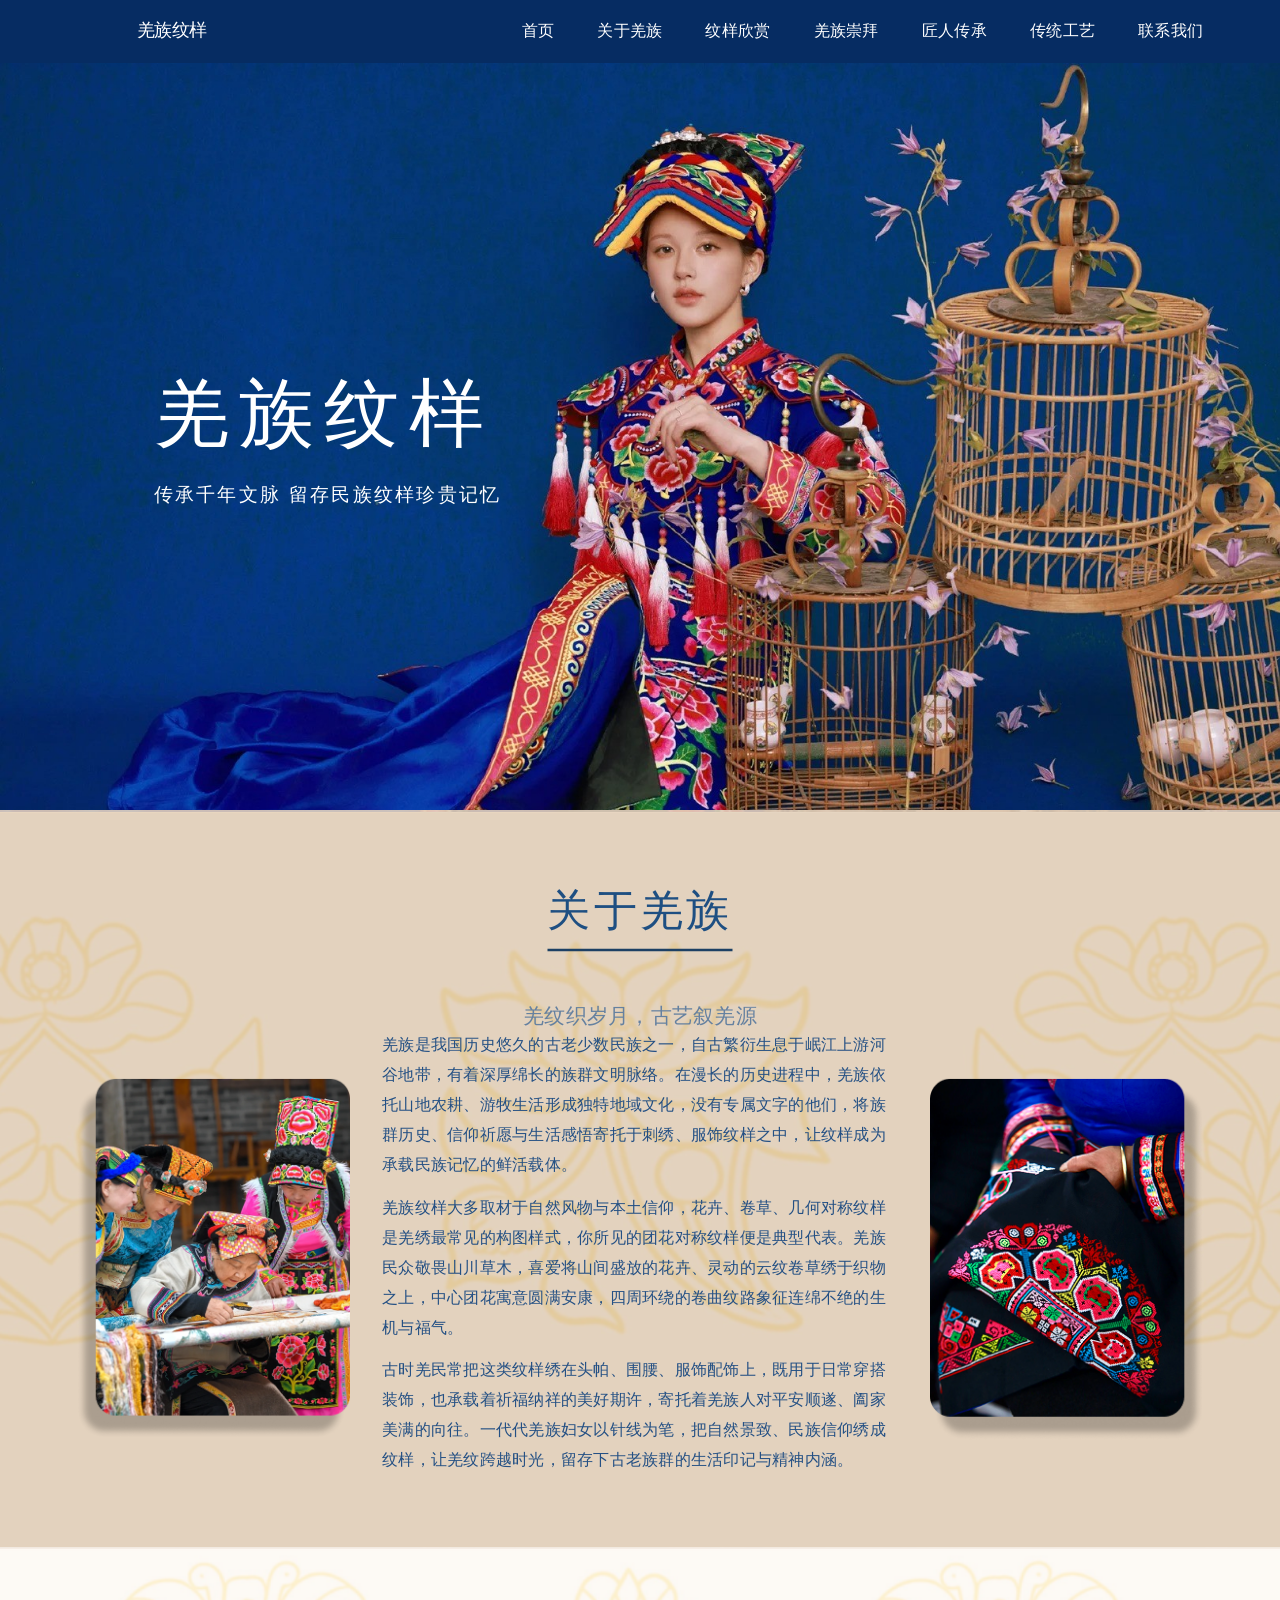
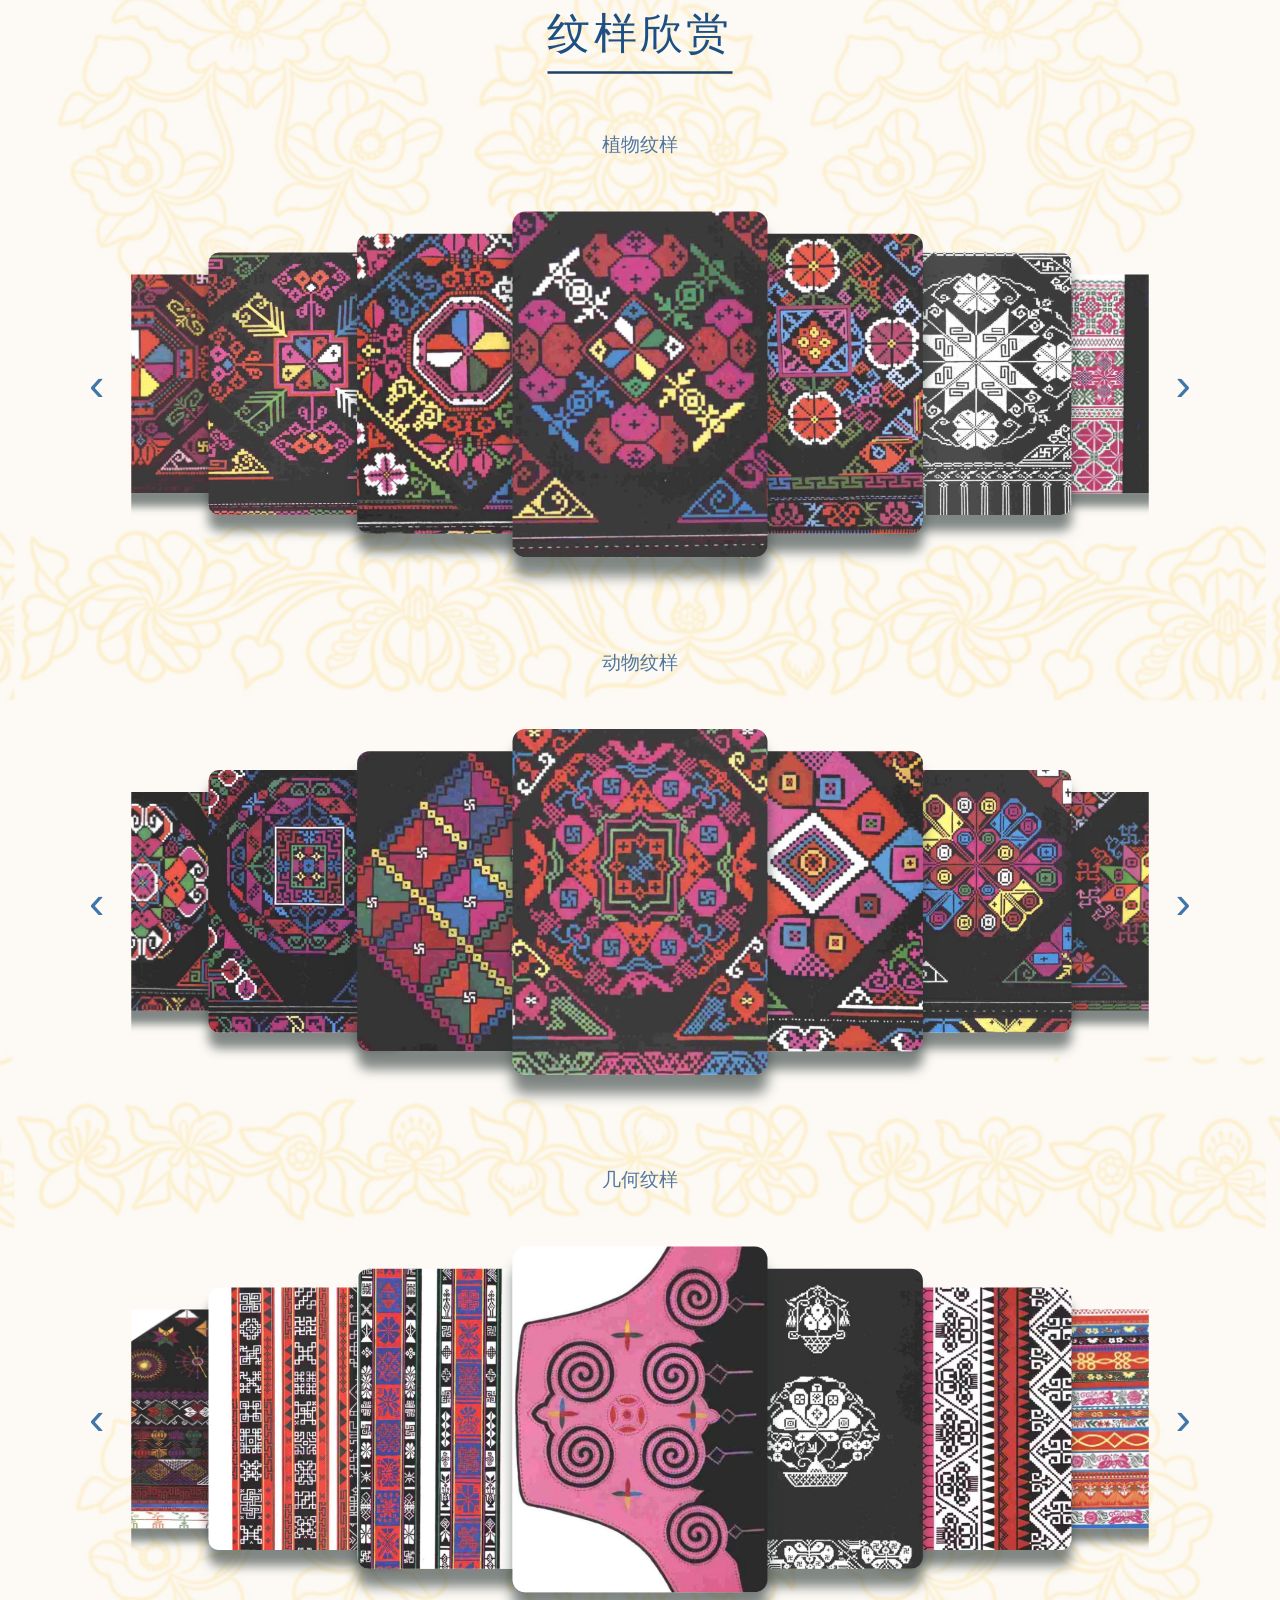
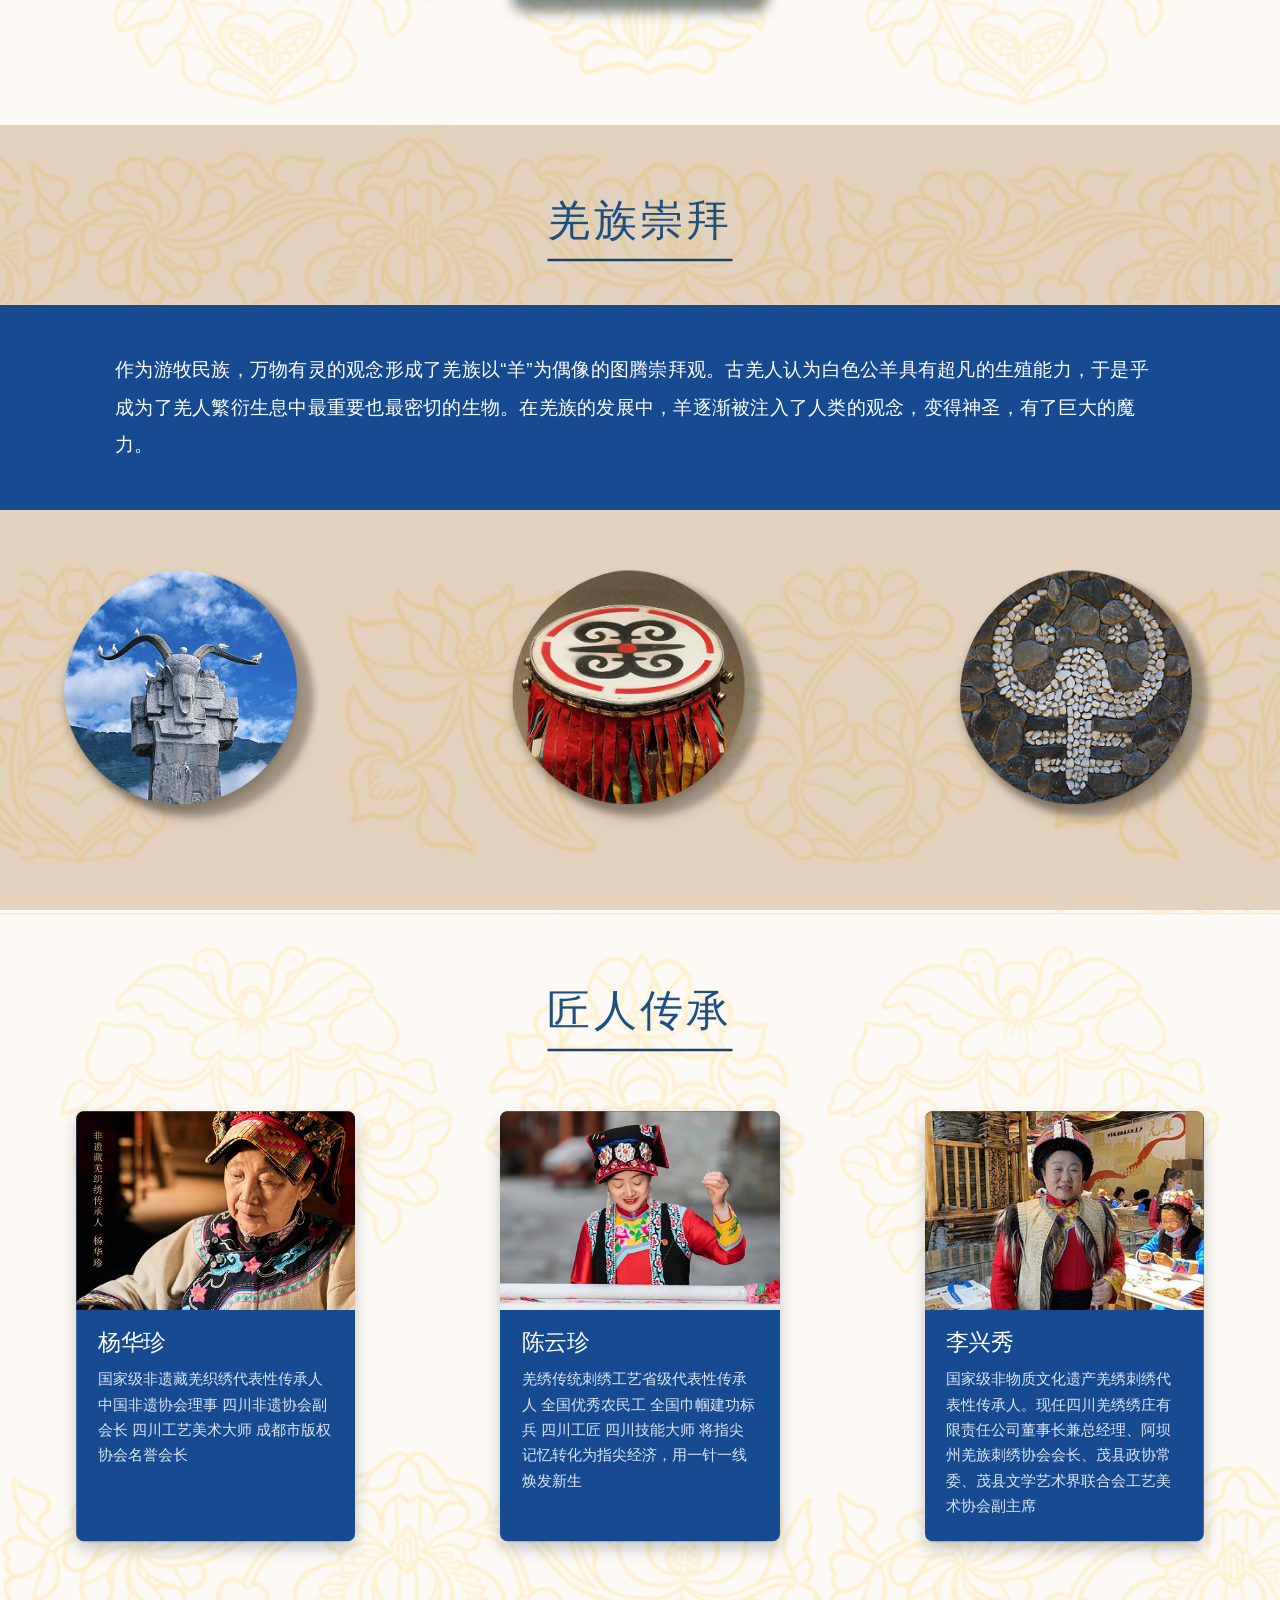
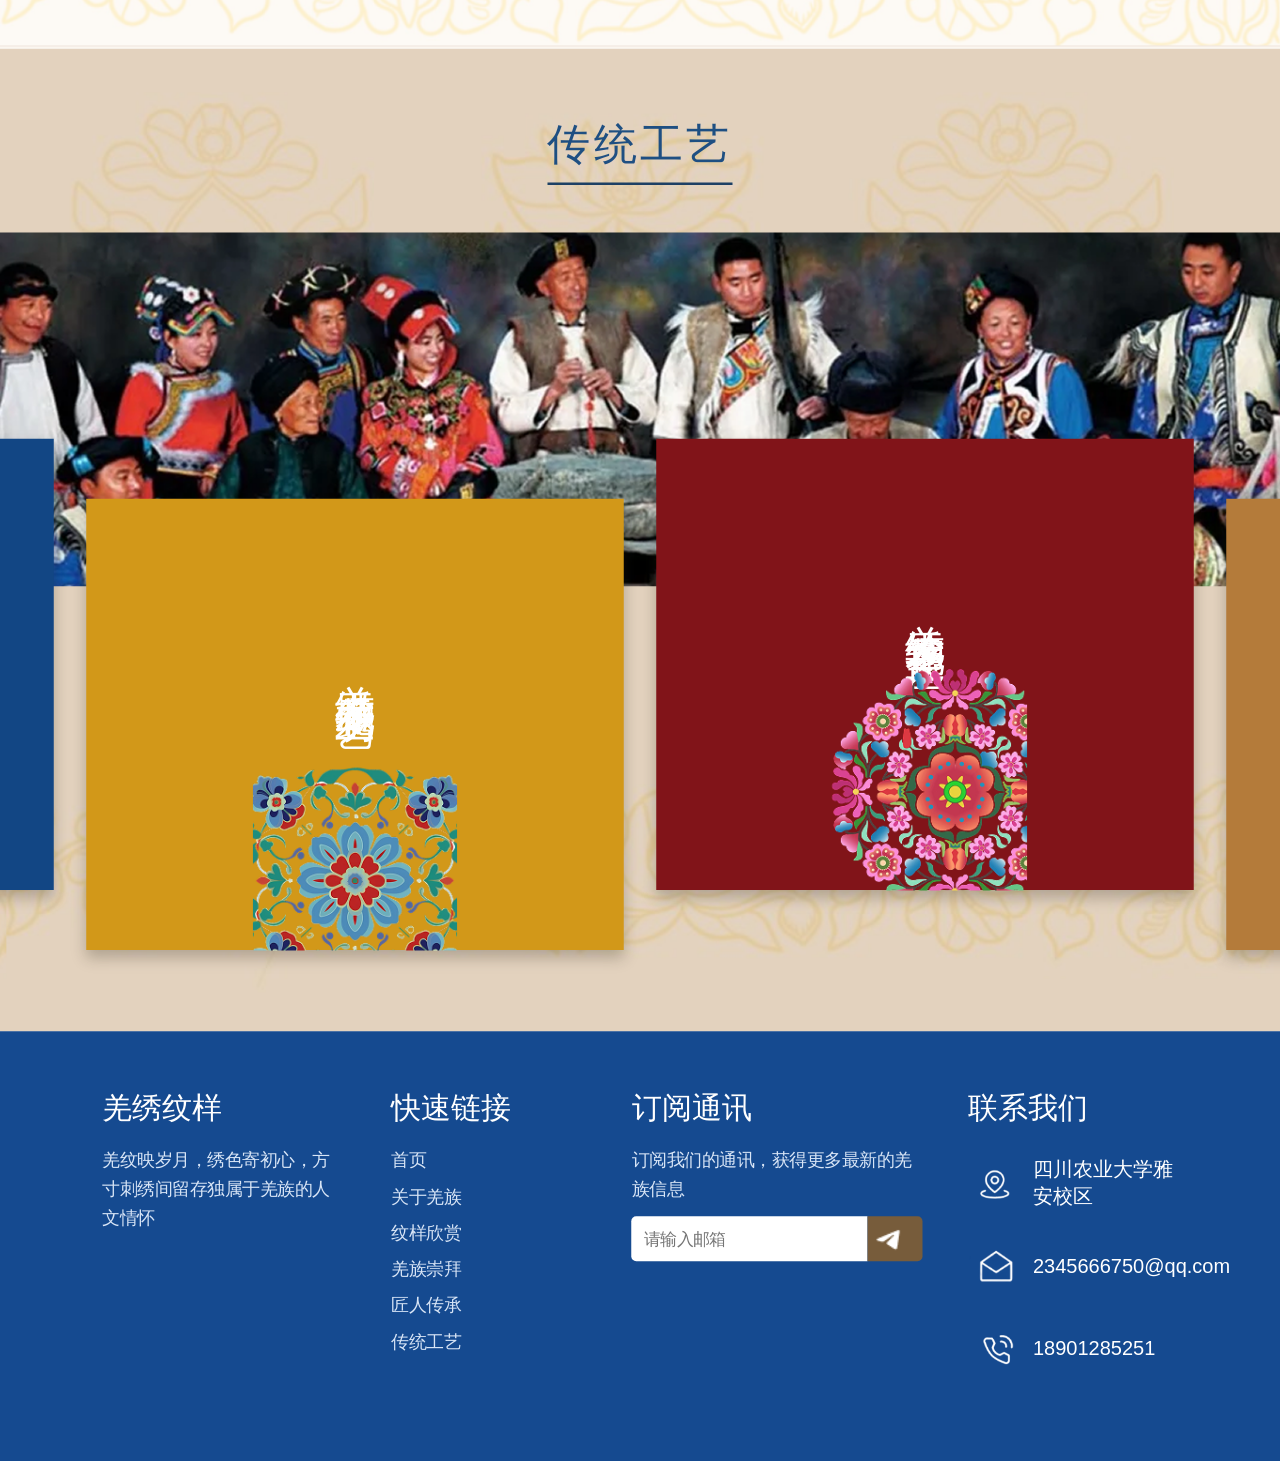
==== commit 47779c5d: "更新" ====
--- a/index.html
+++ b/index.html
@@ -81,253 +81,258 @@
                                 <a href="./pattern-detail.html?sound=植物纹&img=./assets/images/plant/plant(1).jpg&name=百花迎春图&desc=吉祥纹样 对比色—紫底红色撞色系&text1=这件纹样是流传于四川羌族民间的传统刺绣纹样，名为百花迎春图。纹样以各类花卉为主体，整体采用均衡式骨架，对称排布构图，布局规整稳重。&text2=纹样运用挑花、纳花、打籽绣工艺，以麻布为底，使用多彩丝线刺绣，采用紫底红调撞色搭配，色彩对比浓烈醒目，是羌族刺绣典型配色特点。&text3=在羌族文化中，百花纹样寓意百花齐放、百花献瑞、春和景明，多用于节庆婚嫁等喜庆场合。纹样根植于古羌人自然崇拜文化，寄托着民众祈愿万物繁盛、生活安康的美好向往。&infoText=这是四川羌族百花迎春刺绣纹样，运用挑花、纳花、打籽绣，麻布为底，多用于女性上衣与裙装装饰。&meanText=纹样以百花为主体，寓意百花齐放、春和景明，源自古羌人的自然崇拜，承载吉祥繁盛的美好祈愿。&storyText=常运用于节庆、婚嫁、寿宴等喜庆场景，象征百花献瑞，寄托羌族民众期盼生活美满兴旺的心愿。" class="pattern-card" data-sound="植物纹">
                                     <img src="./assets/images/plant/plant(1).jpg" alt="百花迎春图">
                                 </a>
-
-                                <a href="./pattern-detail.html?sound=植物纹&img=./assets/images/plant/plant(2).jpg&name=双花牡丹图&desc=吉祥纹样 对比色—黑底红撞色系&text1=这件纹样是流传于四川羌族民间的双花牡丹纹样，属于典型植物花卉纹样，构图均衡对称，纹样排布饱满，疏密协调。&text2=采用挑花刺绣工艺，以麻布为底，使用红、黄、绿丝线刺绣，黑底搭配艳色牡丹，色彩对比强烈，视觉冲击力强。&text3=牡丹纹样在羌族文化中象征富贵吉祥、繁荣昌盛，多用于女性头饰、服饰镶边，寄托羌人期盼生活富足、一生顺遂的美好愿望。&infoText=这是四川羌族双花牡丹刺绣纹样，运用挑花工艺，麻布为底，多用于女性头饰、服饰镶边装饰。&meanText=纹样以牡丹花卉为主，寓意富贵吉祥、繁荣昌盛，承载羌人期盼富足顺遂的美好祈愿。&storyText=常运用于服饰镶边、头饰，寄托羌族人对美好生活、无忧富足的向往。" class="pattern-card" data-sound="植物纹">
-                                    <img src="./assets/images/plant/plant(2).jpg" alt="双花牡丹图">
-                                </a>
-
-                                <a href="./pattern-detail.html?sound=植物纹&img=./assets/images/plant/plant(3).jpg&name=双花牡丹图&desc=吉祥纹样 对比色 黑底红黄撞色系&text1=本纹样为四川羌族民间双花牡丹刺绣，纹样均衡对称构图，以中心纹样为布局，花卉舒展有序，构图饱满和谐。&text2=采用挑花刺绣技法，选用黑底麻布，搭配红黄丝线，色彩浓烈丰富，层次感鲜明，是羌族刺绣经典配色。&text3=牡丹象征富贵美满，代代相传，代表羌人对于美好生活、家族兴旺的期盼。&infoText=四川羌族双花牡丹刺绣纹样，挑花工艺，麻布底，多用于头饰、儿童服装装饰。&meanText=牡丹寓意富贵美满，承载羌人期盼家庭兴旺、生活富足的美好愿景。&storyText=旧时多用于孩童服饰，寄托长辈祈愿后代平安顺遂、茁壮成长的心愿。" class="pattern-card" data-sound="植物纹">
-                                    <img src="./assets/images/plant/plant(3).jpg" alt="双花牡丹图">
-                                </a>
-
-                                <a href="./pattern-detail.html?sound=植物纹&img=./assets/images/plant/plant(4).jpg&name=藤瓣牡丹图（头帕帽纹样）&desc=吉祥纹样 对比色 红绿色系&text1=藤瓣牡丹图（头帕纹样）是四川羌族经典植物纹样，构图循环连续，线条婉转流畅，适合连续布料装饰。&text2=采用挑花刺绣工艺，以麻布为底，红绿丝线搭配，冷暖撞色，色彩艳丽浓郁。&text3=牡丹搭配藤蔓纹样，寓意生生不息、绵延长久，多用于女性头帕、围裙镶边，期盼家族代代延续。&infoText=四川羌族藤瓣牡丹刺绣纹样，挑花工艺，麻布底，多用于女性头帕、围裙镶边。&meanText=牡丹藤蔓组合，寓意生生不息、绵延永续，期盼家族长久兴旺。&storyText=普遍运用于女性头帕、围裙，寄托羌人祈求家族绵延、世代和睦的心愿。" class="pattern-card" data-sound="植物纹">
-                                    <img src="./assets/images/plant/plant(4).jpg" alt="藤瓣牡丹图（头帕帽纹样）">
-                                </a>
-
-                                <a href="./pattern-detail.html?sound=植物纹&img=./assets/images/plant/plant(5).jpg&name=藤瓣牡丹图（四方巾纹样）&desc=吉祥纹样 类红底暖色系&text1=藤瓣牡丹（四方巾纹样）是四川羌族经典植物吉祥纹样，采用均衡对称构图，纹样规整大气。&text2=运用挑花刺绣工艺，麻布为底，暖色调丝线刺绣，色调柔和协调，适合方巾、衣饰装饰。&text3=牡丹象征平安喜乐、花开富贵，搭配藤蔓代表生生不息，多用于服饰方巾、袖口装饰。&infoText=四川羌族藤瓣牡丹刺绣纹样，挑花工艺，麻布为底，多用于方巾、袖口、衣摆装饰。&meanText=牡丹寓意花开富贵，藤蔓象征生生不息，寄托民众平安喜乐的期盼。&storyText=流行于近现代，常缝制于方巾、袖口，作为日常服饰装饰。" class="pattern-card" data-sound="植物纹">
-                                    <img src="./assets/images/plant/plant(5).jpg" alt="藤瓣牡丹图（四方巾纹样）">
-                                </a>
-
-                                <a href="./pattern-detail.html?sound=植物纹&img=./assets/images/plant/plant(6).jpg&name=彩蝶朝莲图（四方巾纹样）&desc=吉祥纹样 对比色 蓝黄色系&text1=彩蝶朝莲图，四川羌族经典植物纹样，莲荷搭配蝴蝶，构图均衡对称，动静结合富有生机。&text2=采用挑花刺绣工艺，麻布为底，蓝黄撞色丝线，色彩层次分明，视觉清新雅致。&text3=莲花象征纯净美好，蝴蝶寓意自由喜乐，二者组合蕴含春和景明、生机盎然的祝愿。&infoText=四川羌族彩蝶朝莲刺绣纹样，挑花工艺，麻布底，多用于服饰方巾装饰。&meanText=莲花象征纯净，蝴蝶代表生机，寓意岁月祥和、万物向荣。&storyText=纹样流传于近现代，多用于服饰方巾，是经典的花卉组合纹样。" class="pattern-card" data-sound="植物纹">
-                                    <img src="./assets/images/plant/plant(6).jpg" alt="彩蝶朝莲图（四方巾纹样）">
-                                </a>
-
-                                <a href="./pattern-detail.html?sound=植物纹&img=./assets/images/plant/plant(7).jpg&name=藤瓣牡丹图（四方巾纹样）&desc=吉祥纹样 对比色 红绿色系&text1=藤瓣牡丹（四方巾纹样）四川羌族经典植物吉祥纹样，对称构图，线条婉转柔和。&text2=挑花刺绣工艺，麻布为底，红绿丝线搭配，色彩浓郁协调，适配方巾、衣饰装饰。&text3=牡丹象征蓬勃生命力，藤蔓连绵不断，纹样常用于羌民族服饰方巾，寓意生活欣欣向荣。&infoText=四川羌族藤瓣牡丹刺绣纹样，挑花工艺，麻布为底，多用于服饰方巾、镶边装饰。&meanText=牡丹象征蓬勃生机，藤蔓绵延不绝，寓意日子欣欣向荣。&storyText=流行于近现代，常缝制于服饰方巾，市场广泛使用。" class="pattern-card" data-sound="植物纹">
-                                    <img src="./assets/images/plant/plant(7).jpg" alt="藤瓣牡丹图（四方巾纹样）">
-                                </a>
-
-                                <a href="./pattern-detail.html?sound=植物纹&img=./assets/images/plant/plant(8).jpg&name=八瓣稻苞图（头帕纹样）&desc=吉祥纹样 对比色 蓝黄色系&text1=八瓣稻苞图为四川羌族植物类吉祥纹样，多用于羌族女性头饰镶边，纹样循环连续、布局规整。&text2=采用挑花刺绣工艺，麻布为底，蓝黄撞色丝线，配色清新柔和。&text3=稻苞象征五谷丰登、万物丰盈，寄托羌人期盼风调雨顺、丰收富足的愿望。&infoText=四川羌族八瓣稻苞刺绣纹样，挑花工艺，麻布底，多用于女性头帕、节庆衣饰镶边。&meanText=稻苞代表五谷丰登，寄托民众期盼丰收富足的美好心愿。&storyText=多用于女性头帕镶边，是羌族农耕文化的典型纹样。" class="pattern-card" data-sound="植物纹">
-                                    <img src="./assets/images/plant/plant(8).jpg" alt="八瓣稻苞图（头帕纹样）">
-                                </a>
-
-                                <a href="./pattern-detail.html?sound=植物纹&img=./assets/images/plant/plant(9).jpg&name=尖瓣牡丹图头帕&desc=吉祥纹样 对比色 红绿色系&text1=尖瓣牡丹图为四川羌族植物吉祥纹样，主要运用于羌族女性头帕、围裙镶边装饰。&text2=采用挑花刺绣工艺，麻布为底，红绿丝线搭配，配色浓郁经典。&text3=牡丹象征平安顺遂、花开富贵，寄托羌族女性期盼生活美满、家庭长久安康。&infoText=四川羌族尖瓣牡丹刺绣纹样，挑花工艺，麻布底，多用于女性头帕、围裙镶边。&meanText=牡丹寓意花开富贵，期盼家庭和睦长久，平安顺遂。&storyText=流行于近现代，图案广泛应用，是经典头饰纹样。" class="pattern-card" data-sound="植物纹">
-                                    <img src="./assets/images/plant/plant(9).jpg" alt="尖瓣牡丹图头帕">
-                                </a>
-
-                                <a href="./pattern-detail.html?sound=植物纹&img=./assets/images/plant/plant(10).jpg&name=绳纹稻苞图（头帕纹样）&desc=吉祥纹样 对比色 蓝黄色系&text1=绳纹稻苞图为四川羌族植物吉祥纹样，多用于羌族女性头饰镶边。&text2=采用挑花刺绣工艺，麻布为底，蓝黄色丝线，配色清新协调。&text3=稻苞寓意丰收富足，绳纹象征团结紧密，寄托羌人期盼农事顺利、衣食无忧。&infoText=四川羌族绳纹稻苞刺绣纹样，挑花工艺，麻布底，多用于女性头帕、围裙镶边装饰。&meanText=稻苞象征丰收，绳纹寓意团结，期盼衣食富足、农事顺遂。&storyText=流行于近现代，是羌族经典农耕纹样，多用于头饰与围裙。" class="pattern-card" data-sound="植物纹">
-                                    <img src="./assets/images/plant/plant(10).jpg" alt="绳纹稻苞图（头帕纹样）">
-                                </a>
-
-                                <a href="./pattern-detail.html?sound=植物纹&img=./assets/images/plant/plant(11).jpg&name=八瓣稻苞图（头帕纹样）&desc=吉祥纹样 对比色 红黄色系&text1=绳纹稻苞图为四川羌族植物类吉祥纹样，多用于羌族女性头饰镶边装饰，循环连续纹样。&text2=采用挑花刺绣工艺，麻布为底，红黄撞色丝线，配色温暖鲜明。&text3=稻苞代表五谷丰收，寄托古羌农耕民族期盼风调雨顺、岁岁有余。&infoText=四川羌族八瓣稻苞刺绣纹样，挑花工艺，麻布底，多用于女性头帕镶边。&meanText=稻苞寓意五谷丰收，承载农耕民族期盼风调雨顺的愿望。&storyText=常用于女性头帕镶边，传承羌族农耕文化。" class="pattern-card" data-sound="植物纹">
-                                    <img src="./assets/images/plant/plant(11).jpg" alt="八瓣稻苞图（头帕纹样）">
-                                </a>
-
-                                <a href="./pattern-detail.html?sound=植物纹&img=./assets/images/plant/plant(12).jpg&name=绳纹牡丹图（头帕纹样）&desc=吉祥纹样 对比色 暖黄绿色系&text1=绳纹牡丹图属于四川羌族植物吉祥纹样，多用于羌族女性头饰镶边。&text2=运用挑花刺绣工艺，麻布为底，暖黄绿丝线配色，过渡柔和。&text3=牡丹寓意平安喜乐，绳纹代表紧密相依，期盼女性生活安稳、家庭和睦。&infoText=四川羌族绳纹牡丹刺绣纹样，挑花工艺，麻布底，多用于女性头帕镶边。&meanText=牡丹寓意平安喜乐，期盼家庭和睦、生活安稳。&storyText=流行于近现代，多用于女性头饰镶边。" class="pattern-card" data-sound="植物纹">
+                                <a href="./pattern-detail.html?sound=植物纹&img=./assets/images/plant/plant(2).jpg&name=双色牡丹图&desc=吉祥纹样 对比色—黑底红粉撞色系&text1=这件是流传于四川羌族民间的双色牡丹刺绣纹样，属于典型植物吉祥纹样，构图采用中心对称式骨架，配色为黑底红粉撞色，视觉对比鲜明。&text2=纹样运用平绣、打籽绣刺绣工艺，以棉布为基底搭配彩色丝线缝制，大多装饰在虎头帽与各类儿童服饰之上。&text3=该纹样承载富贵平安、驱邪纳福的内涵，源自羌族生命崇拜传统。常在孩童满月、周岁等喜庆场合使用，牡丹纹样寄托羌族长辈祝愿孩子健康成长、一生富足安稳的美好期盼。&infoText=这是四川羌族双色牡丹纹样，采用平绣、打籽绣工艺，以棉布丝线制作，多用于虎头帽与儿童服饰装饰。&meanText=纹样属于吉祥植物纹样，蕴含富贵平安、驱邪纳福的寓意，根植于羌族古老的生命崇拜文化。&storyText=常用于满月、周岁等孩童喜庆场合，寄托长辈祈愿孩童平安康健、一生富贵顺遂的美好心愿。" class="pattern-card" data-sound="植物纹">
+                                    <img src="./assets/images/plant/plant(2).jpg" alt="双色牡丹图">
+                                </a>
+                                <a href="./pattern-detail.html?sound=植物纹&img=./assets/images/plant/plant(3).jpg&name=双色牡丹图&desc=吉祥纹样 对比色 黑底红黄撞色系&text1=本纹样为四川羌族民间双色牡丹刺绣，归类为植物吉祥纹样，采用中心对称骨架布局，选用黑底红黄撞色配色，视觉冲击力强烈。&text2=纹样运用平绣、打籽绣技法，依托棉布基底搭配彩色丝线绣制，常装饰在虎头帽与孩童服饰之上。&text3=纹样寓意富贵平安、驱邪纳福，源自羌族生命崇拜。古时羌地生存环境艰苦，羌族母亲将牡丹纹样缝制于虎头帽，期盼孩童免受灾祸。代代相传的刺绣，将族人守护子孙安康的祈愿融入每一道针脚之中。&infoText=这是四川羌族双色牡丹纹样，采用平绣、打籽绣工艺，以棉布与丝线制作，多用于虎头帽、儿童服饰装饰。&meanText=属于吉祥植物纹样，承载富贵平安、驱邪纳福的寓意，根植于羌族世代传承的生命崇拜文化理念。&storyText=古时羌人环境艰险，母亲将纹样绣于虎头帽，祈求孩童平安，一针一线承载守护后代的祝福。" class="pattern-card" data-sound="植物纹">
+                                    <img src="./assets/images/plant/plant(3).jpg" alt="双色牡丹图">
+                                </a>
+                                <a href="./pattern-detail.html?sound=植物纹&img=./assets/images/plant/plant(4).jpg&name=藤圈牡丹图（虎头帽纹样）&desc=吉祥纹样 对比色 红绿色系&text1=藤圈牡丹图是流传于四川羌族民间、专为虎头帽设计的植物吉祥纹样，拥有中心对称式骨架，采用红绿对比色系搭配。&text2=纹样运用平绣、打籽绣刺绣技法，依托棉布与彩色丝线制作，发展历史自明清延续至近现代。&text3=纹样蕴含富贵平安、驱邪纳福的内涵，根植羌族生命崇拜文化。作为典型儿童服饰纹样，常在孩童满月、周岁场合使用，寄托长辈心愿，期盼孩子拥有牡丹般富足人生，兼具藤条的坚韧生命力，平安健康长大。&infoText=该纹样为四川羌族藤圈牡丹图，属于虎头帽专用刺绣纹样，采用平绣、打籽绣，以丝线、棉布制作。&meanText=属于吉祥植物纹样，寓意富贵平安、驱邪纳福，寄托生命崇拜理念，祈愿孩童健康顺遂地成长。&storyText=源自明清至近现代，多用于满月、周岁孩童虎头帽，期盼孩子如牡丹富贵、藤条一般坚韧顽强。" class="pattern-card" data-sound="植物纹">
+                                    <img src="./assets/images/plant/plant(4).jpg" alt="藤圈牡丹图（虎头帽纹样）">
+                                </a>
+                                <a href="./pattern-detail.html?sound=植物纹&img=./assets/images/plant/plant(5).jpg&name=藤圈牡丹图（四方巾纹样）&desc=吉祥纹样 类比色 红绿富贵色系&text1=藤圈牡丹图（四方巾纹样）是四川羌族民间经典植物吉祥纹样，采用均衡对称式骨架，选用红绿富贵色系。&text2=纹样运用平绣、打籽绣技法，以丝线、丝绸与棉布为载体，传承自明清至近现代。&text3=纹样寓意富贵绵长，蕴含羌族自然崇拜与生命崇拜理念，象征人如牡丹华贵、藤条坚韧。四方巾作为传统服饰配饰，该纹样常装饰于巾面，多用于婚嫁、节庆等重要场合，兼具装饰功能与吉祥寓意，是流传久远的民间服饰刺绣纹样。&infoText=四川羌族藤圈牡丹四方巾纹样，属于植物吉祥纹样，采用平绣、打籽绣，以丝线、丝绸棉布制作。&meanText=寓意富贵绵长，承载自然崇拜与生命崇拜思想，象征佩戴者华贵坚韧，寄托长久美满的祈愿。&storyText=流行于明清至近现代，常刺绣于四方巾，婚嫁、节庆广泛使用，是民间经典服饰配饰纹样。" class="pattern-card" data-sound="植物纹">
+                                    <img src="./assets/images/plant/plant(5).jpg" alt="藤圈牡丹图（四方巾纹样）">
+                                </a>
+                                <a href="./pattern-detail.html?sound=植物纹&img=./assets/images/plant/plant(6).jpg&name=彩蝶朝阳图（四方巾纹样）&desc=吉祥纹样 对比色 粉黄暖色系&text1=彩蝶朝阳图是四川羌族民间经典四方巾刺绣纹样，属于动植物组合型吉祥纹样，采用均衡式骨架，选用粉黄暖色对比色系。&text2=纹样运用平绣、套针绣技法，原材料为丝线、丝绸与棉麻，传承年代自明清延续至近现代。&text3=纹样主题为蝶舞朝阳，根植羌族太阳崇拜与生命崇拜文化。蝴蝶谐音寓意长寿，朝阳象征新生，二者结合寄托青春永驻、福寿安康的愿景，多用于婚庆与节庆，是流传广泛的传统服饰配饰纹样。&infoText=四川羌族彩蝶朝阳四方巾纹样，融合动植物吉祥纹样，采用平绣、套针绣，以丝线、丝绸棉麻制作。&meanText=主题为蝶舞朝阳，承载太阳崇拜与生命崇拜，寓意青春常驻、福寿安康，祈愿生机永续。&storyText=纹样流传于明清至近现代，多用于四方巾，常在婚庆、节庆场合使用，是经典民间刺绣配饰纹样。" class="pattern-card" data-sound="植物纹">
+                                    <img src="./assets/images/plant/plant(6).jpg" alt="彩蝶朝阳图（四方巾纹样）">
+                                </a>
+                                <a href="./pattern-detail.html?sound=植物纹&img=./assets/images/plant/plant(7).jpg&name=藤圈牡丹图（四方巾纹样）&desc=吉祥纹样 对比色 红绿撞色系&text1=藤圈牡丹图（四方巾纹样）为四川羌族经典植物类吉祥刺绣纹样，采用均衡对称式骨架，选用红绿撞色对比色系。&text2=纹样采用平绣、打籽绣工艺，原材料为丝线、棉布与麻布，传承自明清至近现代。&text3=纹样寓意富贵绵长，根植羌族自然崇拜与生命崇拜文化，牡丹象征华贵，缠绕藤条代表坚韧生命力。该纹样常装饰于羌族四方巾，作为传统服饰配饰，多用于婚嫁、节庆重要场合，是羌族民间极具代表性的刺绣纹样。&infoText=四川羌族藤圈牡丹四方巾纹样，属于植物吉祥纹样，运用平绣、打籽绣，以丝线、棉布、麻布制作。&meanText=寓意富贵绵长，承载羌族自然崇拜与生命崇拜，象征人如牡丹华贵、藤条坚韧顽强。&storyText=流行于明清至近现代，常刺绣于羌族四方巾，婚嫁、节庆场合广泛使用，是传统服饰配饰纹样。" class="pattern-card" data-sound="植物纹">
+                                    <img src="./assets/images/plant/plant(7).jpg" alt="藤圈牡丹图（四方巾纹样）">
+                                </a>
+                                <a href="./pattern-detail.html?sound=植物纹&img=./assets/images/plant/plant(8).jpg&name=六瓣团菊图（头帕纹样）&desc=吉祥纹样 对比色 粉黄暖色系&text1=六瓣团菊图为四川羌族植物类吉祥刺绣纹样，多用于羌族女性传统头帕装饰，采用均衡对称式骨架，搭配粉黄暖色对比色系。&text2=纹样运用平绣、锁绣技法，以丝线、棉布、麻布作为制作材料，传承自明清至近现代。&text3=团菊纹样寓意菊寿延年，承载羌族自然崇拜与生命崇拜理念，象征佩戴者清雅长寿、万事顺遂。头帕是羌族女性重要服饰配件，该纹样常应用于婚嫁、节庆等重要场合，是羌族民间极具代表性的女性服饰装饰纹样。&infoText=四川羌族六瓣团菊头帕纹样，属于植物吉祥纹样，采用平绣、锁绣工艺，材料为丝线、棉布、麻布。&meanText=寓意菊寿延年，根植羌族自然崇拜与生命崇拜，寄托清雅长寿、生活顺遂的美好期盼。&storyText=流行于明清至近现代，主要装饰羌族女性头帕，婚嫁、节庆场合广泛使用，是典型女性服饰纹样。" class="pattern-card" data-sound="植物纹">
+                                    <img src="./assets/images/plant/plant(8).jpg" alt="六瓣团菊图（头帕纹样）">
+                                </a>
+                                <a href="./pattern-detail.html?sound=植物纹&img=./assets/images/plant/plant(9).jpg&name=尖菊牡丹图(头帕纹样）&desc=吉祥纹样 对比色 红绿撞色系&text1=尖菊牡丹图为四川羌族植物类吉祥刺绣纹样，主要运用于羌族女性传统头帕，采用均衡对称骨架布局，选用红绿撞色对比色系。&text2=纹样采用平绣、锁绣、挑花多种传统技法，以丝线、棉布、麻布作为制作材料，传承自明清至近现代。&text3=牡丹与尖菊组合寓意富贵长寿，承载羌族自然崇拜与生命崇拜文化内涵，象征佩戴者如牡丹雍容华贵、如菊花康健长寿。头帕是羌族女性重要服饰配件，该纹样常在婚嫁、节庆等重要民俗场合出现。&infoText=四川羌族尖菊牡丹头帕纹样，属于植物吉祥纹样，采用平绣、锁绣、挑花工艺，原料为丝线、棉布与麻布。&meanText=寓意富贵长寿，根植羌族自然崇拜与生命崇拜，祈愿拥有牡丹般华贵、菊花般长久安康。&storyText=盛行于明清至近现代，多用于羌族女性头帕装饰，婚嫁、节庆场合广泛运用，是经典女性服饰纹样。" class="pattern-card" data-sound="植物纹">
+                                    <img src="./assets/images/plant/plant(9).jpg" alt="尖菊牡丹图(头帕纹样）">
+                                </a>
+                                <a href="./pattern-detail.html?sound=植物纹&img=./assets/images/plant/plant(10).jpg&name=绳纹圆菊图（头帕纹样）&desc=吉祥纹样 对比色 粉黄暖色系&text1=绳纹圆菊图为四川羌族植物类吉祥纹样，多用于羌族女性传统头帕装饰，采用层叠对称骨架布局，选用粉黄暖色对比色系。&text2=纹样运用挑花、平绣工艺，以彩色棉线、丝线、麻布作为底料，传承年代自明清延续至近现代。&text3=绳纹搭配圆菊是羌族头帕经典组合，根植羌族自然崇拜与图腾崇拜文化，寓意菊福绵长，祈愿生活安稳顺遂、福寿圆满。挑花网格制作技艺是羌族传统手工艺，该纹样常应用于女性日常着装与节庆配饰。&infoText=四川羌族绳纹圆菊头帕纹样，属植物吉祥纹样，采用挑花、平绣工艺，材料为彩色棉线、丝线、麻布。&meanText=寓意菊福绵长，依托羌族自然崇拜与图腾崇拜，祈愿生活安稳顺遂、福寿圆满。&storyText=流传于明清至近现代，是羌族女性头帕经典纹样，多用于日常与节庆佩戴，传承挑花网格传统技艺。" class="pattern-card" data-sound="植物纹">
+                                    <img src="./assets/images/plant/plant(10).jpg" alt="绳纹圆菊图（头帕纹样）">
+                                </a>
+                                <a href="./pattern-detail.html?sound=植物纹&img=./assets/images/plant/plant(11).jpg&name=八瓣团花图（头帕纹样）&desc=吉祥纹样 对比色 红粉暖色系&text1=八瓣团花图为四川羌族植物类吉祥纹样，多用于羌族女性传统头帕装饰，采用层叠对称骨架布局，选用红粉暖色对比色系。&text2=纹样运用挑花、平绣工艺，以彩色棉线、丝线、麻布作为底料，传承年代自明清延续至近现代。&text3=八瓣团花为羌族头帕经典纹样，根植羌族自然崇拜与图腾崇拜文化，寓意阖家圆满，祈愿生活安稳顺遂、福寿绵长。挑花网格制作技艺是羌族传统手工艺，该纹样常应用于女性日常着装与节庆配饰。&infoText=四川羌族八瓣团花头帕纹样，属植物吉祥纹样，采用挑花、平绣工艺，材料为彩色棉线、丝线、麻布。&meanText=寓意阖家圆满，依托羌族自然崇拜与图腾崇拜，祈愿生活安稳顺遂、福寿圆满。&storyText=流传于明清至近现代，是羌族女性头帕经典纹样，多用于日常与节庆佩戴，传承挑花网格传统技艺。" class="pattern-card" data-sound="植物纹">
+                                    <img src="./assets/images/plant/plant(11).jpg" alt="八瓣团花图（头帕纹样）">
+                                </a>
+                                <a href="./pattern-detail.html?sound=植物纹&img=./assets/images/plant/plant(12).jpg&name=绳纹牡丹图（头帕纹样）&desc=吉祥纹样 对比色 绿彩格暖色系&text1=绳纹牡丹图属于四川羌族植物类吉祥纹样，多用于羌族传统女性头帕装饰，采用层叠对称骨架布局，搭配绿彩格暖色调对比配色。&text2=纹样运用挑花、平绣、锁绣工艺，以彩色棉线、丝线在麻布底料上绣制，传承历史自明清延续至近现代。&text3=绳纹搭配牡丹是羌族头帕标志性组合纹样，根植羌族自然崇拜与生命崇拜文化，寓意富贵绵长。该头帕常在节庆、婚嫁等重要场合穿戴，既彰显羌族女性独特气质，也承载着人们对美好生活的祈愿。&infoText=四川羌族绳纹牡丹图为植物吉祥纹样，采用挑花、平绣、锁绣工艺，使用彩色棉线、丝线于麻布底上制作。&meanText=寓意富贵绵长，根植羌族自然崇拜与生命崇拜，寄托民众对富足美好生活的向往与期许。&storyText=流行于明清至近现代，是羌族特色头帕纹样，多用于女性节庆、婚嫁等重要场合佩戴。" class="pattern-card" data-sound="植物纹">
                                     <img src="./assets/images/plant/plant(12).jpg" alt="绳纹牡丹图（头帕纹样）">
                                 </a>
-
-                                <a href="./pattern-detail.html?sound=植物纹&img=./assets/images/plant/plant(13).jpg&name=如意菊花图（儿童口肩纹样）&desc=吉祥纹样 对比色 黄红色系&text1=四川羌族如意菊花图儿童口肩刺绣吉祥纹样，采用中心对称布局，纹样饱满圆润。&text2=运用挑花刺绣工艺，麻布底，红黄丝线搭配，色彩明快温暖，适配孩童服饰。&text3=菊花象征平安健康、福寿绵长，寄托希望孩童平安健康成长的美好祈愿，是羌族亲子民俗文化典型符号。&infoText=四川羌族如意菊花刺绣纹样，挑花工艺，麻布底，多用于儿童领口、肩饰。&meanText=菊花寓意平安健康、福寿绵长，祈愿孩童茁壮成长。&storyText=多用于孩童衣饰，承载长辈祈求孩子平安顺遂的心愿。" class="pattern-card" data-sound="植物纹">
-                                    <img src="./assets/images/plant/plant(13).jpg" alt="如意菊花图（儿童口肩纹样）">
-                                </a>
-
-                                <a href="./pattern-detail.html?sound=植物纹&img=./assets/images/plant/plant(14).jpg&name=金瓜藤菱图（肩纹纹样）&desc=吉祥纹样 白底玫红色 黑白点缀色系&text1=四川羌族金瓜藤菱刺绣纹样，菱形框架搭配藤蔓瓜果，采用中心对称构图。&text2=挑花刺绣工艺，麻布为底，玫红色丝线搭配黑白点缀，层次分明。&text3=金瓜寓意多子多福，藤蔓绵延生长，寄托羌族人期盼家族兴旺、子孙绵延。&infoText=四川羌族金瓜藤菱刺绣纹样，挑花工艺，麻布底，多用于服饰肩部、衣身装饰。&meanText=金瓜寓意多子多福，藤蔓象征生生不息，期盼家族兴旺绵延。&storyText=流行于近现代，多用于上衣肩部装饰，承载繁衍兴旺的美好期许。" class="pattern-card" data-sound="植物纹">
-                                    <img src="./assets/images/plant/plant(14).jpg" alt="金瓜藤菱图（肩纹纹样）">
-                                </a>
-
-                                <a href="./pattern-detail.html?sound=植物纹&img=./assets/images/plant/plant(15).jpg&name=牡丹朝莲图（飘带纹样）&desc=吉祥纹样 简调撞色 玫红大红撞色系&text1=四川羌族牡丹朝莲刺绣纹样，采用中心对称构图，牡丹与莲花相互映衬，运用于服饰飘带。&text2=挑花刺绣工艺，麻布底，玫红、大红丝线搭配，色彩浓郁热烈。&text3=牡丹象征富贵，莲花代表纯净，二者组合寓意富贵安康，常作为婚嫁礼服装饰。&infoText=四川羌族牡丹朝莲刺绣纹样，挑花工艺，麻布底，多用于服饰飘带、婚嫁礼服装饰。&meanText=牡丹富贵、莲花纯净，寓意生活富足安康。&storyText=多用于婚嫁礼服飘带，象征新婚美满、家庭和顺。" class="pattern-card" data-sound="植物纹">
-                                    <img src="./assets/images/plant/plant(15).jpg" alt="牡丹朝莲图（飘带纹样）">
-                                </a>
-
-                                <a href="./pattern-detail.html?sound=植物纹&img=./assets/images/plant/plant(16).jpg&name=桃环牡丹图（飘带纹样）&desc=吉祥纹样 简调撞色 玫红绿色系&text1=四川羌族桃环牡丹刺绣纹样，采用中心对称构图，桃形环搭配牡丹，纹样柔和饱满，多用于服饰飘带。&text2=挑花刺绣工艺，麻布为底，玫红、绿色丝线撞色搭配，色彩鲜亮。&text3=桃子寓意长寿安康，牡丹代表富贵吉祥，寄托期盼长久富足、平安喜乐。&infoText=四川羌族桃环牡丹刺绣纹样，挑花工艺，麻布底，多用于服饰飘带装饰。&meanText=桃象征长寿，牡丹寓意富贵，期盼长久安康、富足喜乐。&storyText=流行近现代，缝制于服饰飘带，作为日常与节庆装饰。" class="pattern-card" data-sound="植物纹">
-                                    <img src="./assets/images/plant/plant(16).jpg" alt="桃环牡丹图（飘带纹样）">
-                                </a>
-
-                                <a href="./pattern-detail.html?sound=植物纹&img=./assets/images/plant/plant(17).jpg&name=金瓜菱数图&desc=金瓜纹样 对比色 蓝底白红系&text1=四川羌族金瓜菱数刺绣植物纹样，菱形框架内嵌金瓜图案，中心对称布局。&text2=挑花刺绣工艺，麻布底，蓝底搭配白、红色丝线，配色素雅协调。&text3=金瓜象征多子多福、生生不息，寄托羌人期盼子孙兴旺、家族代代延续。&infoText=四川羌族金瓜菱刺绣纹样，挑花工艺，麻布底，多用于衣身、肩部装饰。&meanText=金瓜寓意多子多福，期盼家族生生不息、子孙兴旺。&storyText=流行于近现代，主要装饰上衣肩部衣身，是羌族传统繁衍文化纹样。" class="pattern-card" data-sound="植物纹">
-                                    <img src="./assets/images/plant/plant(17).jpg" alt="金瓜菱数图">
-                                </a>
-
-                                <a href="./pattern-detail.html?sound=植物纹&img=./assets/images/plant/plant(18).jpg&name=牡丹朝莲图&desc=牡丹纹样 对比色 红蓝撞色系&text1=四川羌族牡丹朝莲刺绣纹样，对称构图，牡丹莲花相互环绕，布局均衡协调。&text2=挑花刺绣工艺，麻布底，红蓝丝线撞色，冷暖对比鲜明。&text3=牡丹象征富贵，莲花寓意纯净和睦，期盼生活富足、家庭和顺美满。&infoText=四川羌族牡丹朝莲刺绣纹样，挑花工艺，麻布底，多用于衣身装饰。&meanText=牡丹富贵、莲花和睦，寓意富足美满、家庭和顺。&storyText=流行于近现代，多用于上衣衣身，是经典花卉组合纹样。" class="pattern-card" data-sound="植物纹">
-                                    <img src="./assets/images/plant/plant(18).jpg" alt="牡丹朝莲图">
-                                </a>
-
-                                <a href="./pattern-detail.html?sound=植物纹&img=./assets/images/plant/plant(19).jpg&name=太阳牡丹图&desc=太阳牡丹纹样 对比色 黑底红绿色系&text1=四川羌族太阳牡丹刺绣纹样，中心为太阳纹样，四周环绕牡丹花卉，构图饱满均衡。&text2=挑花刺绣工艺，麻布底，黑底搭配红绿丝线，色彩浓烈醒目。&text3=太阳象征光明希望，牡丹寓意富贵兴旺，寄托羌人期盼日子蒸蒸日上。&infoText=四川羌族太阳牡丹刺绣纹样，挑花工艺，麻布底，多用于衣身、围裙装饰。&meanText=太阳代表光明，牡丹寓意兴旺，期盼生活蒸蒸日上。&storyText=流行近现代，多用于围裙、上衣衣身，是羌人自然崇拜花卉纹样。" class="pattern-card" data-sound="植物纹">
-                                    <img src="./assets/images/plant/plant(19).jpg" alt="太阳牡丹图">
-                                </a>
-
-                                <a href="./pattern-detail.html?sound=植物纹&img=./assets/images/plant/plant(20).jpg&name=杉枝苞图&desc=杉枝纹样 对比色 黑底红色系&text1=四川羌族杉枝苞刺绣传统纹样，多用于头帕、围裙、衣摆，循环连续构图。&text2=挑花刺绣工艺，麻布底，红色丝线搭配深色底，简洁大气。&text3=杉树生命力顽强，象征坚韧长久，寄托羌人期盼坚韧安稳、生生不息。&infoText=四川羌族杉枝苞刺绣纹样，挑花工艺，麻布底，多用于头帕、围裙、衣摆镶边。&meanText=杉枝象征坚韧顽强，寓意生生不息、安稳长久。&storyText=流行于近现代，多用于衣饰镶边，体现羌族树木自然崇拜。" class="pattern-card" data-sound="植物纹">
-                                    <img src="./assets/images/plant/plant(20).jpg" alt="杉枝苞图">
-                                </a>
-
-                                <a href="./pattern-detail.html?sound=植物纹&img=./assets/images/plant/plant(21).jpg&name=四瓣蝶图&desc=菊花蝶纹样 对比色 黑底粉色系&text1=四川羌族四瓣蝶刺绣植物纹样，花卉搭配蝴蝶，对称构图，线条柔和婉转。&text2=挑花刺绣工艺，麻布底，粉、深色丝线搭配，配色雅致。&text3=花卉代表生机，蝴蝶象征自由喜乐，寓意岁月祥和、万物欣欣向荣。&infoText=四川羌族四瓣蝶刺绣纹样，挑花工艺，麻布底，多用于衣身、围裙装饰。&meanText=花卉孕育生机，蝴蝶寓意喜乐，期盼万物向荣、岁月祥和。&storyText=流行近现代，多用于围裙、上衣，体现羌族人与自然和谐共生的文化。" class="pattern-card" data-sound="植物纹">
-                                    <img src="./assets/images/plant/plant(21).jpg" alt="四瓣蝶图">
-                                </a>
-
-                                <a href="./pattern-detail.html?sound=植物纹&img=./assets/images/plant/plant(22).jpg&name=荷瓣向莲图&desc=荷花莲太纹样 对比色 黑白色系&text1=四川羌族荷瓣向莲刺绣经典植物纹样，对称布局，莲荷纹样舒展大气。&text2=挑花刺绣工艺，麻布底，黑白配色，简约素雅，适配各类服饰。&text3=莲花象征纯净高洁，寄托羌人期盼生活安宁、品性纯良。&infoText=四川羌族荷瓣向莲刺绣纹样，挑花工艺，麻布底，多用于衣身、围裙装饰。&meanText=莲花寓意纯净高洁，期盼生活安宁顺遂。&storyText=流行近现代，多用于围裙上衣，简约配色适配多元服饰场景。" class="pattern-card" data-sound="植物纹">
-                                    <img src="./assets/images/plant/plant(22).jpg" alt="荷瓣向莲图">
-                                </a>
-
-                                <a href="./pattern-detail.html?sound=植物纹&img=./assets/images/plant/plant(23).jpg&name=杉枝牡丹图&desc=杉枝牡丹纹样 对比色 黑底粉色系&text1=四川羌族杉枝牡丹刺绣经典植物纹样，对称布局，杉枝环绕牡丹。&text2=挑花刺绣工艺，麻布底，粉色丝线搭配深色底色，柔和雅致。&text3=牡丹寓意富贵，杉枝代表坚韧，期盼生活富足、平安长久。&infoText=四川羌族杉枝牡丹刺绣纹样，挑花工艺，麻布底，多用于衣身、围裙装饰。&meanText=牡丹富贵，杉枝坚韧，寓意富足长久、平安安稳。&storyText=流行近现代，多用于围裙上衣，寄托民众安稳富足的心愿。" class="pattern-card" data-sound="植物纹">
+                                <a href="./pattern-detail.html?sound=植物纹&img=./assets/images/plant/plant(13).jpg&name=如意菊花图（儿童口水肩纹样）&desc=吉祥纹样 对比色 明黄玫红撞色系&text1=四川羌族如意菊花图是羌族儿童口水肩专属刺绣吉祥纹样，采用中心对称式构图，搭配明黄玫红撞色色系。&text2=纹样融合如意卷草、菊花与飞鸟元素，采用平绣搭配盘金绣勾边技法，使用桑蚕丝线在纯棉底布上刺绣，传承自明清延续至近现代。&text3=该纹样常由外婆亲手绣制，作为新生儿满月馈赠礼品，寓意如意护佑、菊寿安康，承载羌族自然崇拜与生命崇拜，饱含长辈守护孩童一生平安健康的真挚祝愿，是羌族亲子民俗文化典型视觉符号。&infoText=四川羌族如意菊花图（儿童口水肩纹样），属于植物类吉祥纹样，运用平绣、盘金绣勾边工艺，以桑蚕丝线绣于纯棉底布。&meanText=如意护佑，菊寿安康，根植羌族自然崇拜与生命崇拜，寄托长辈祈愿孩童平安顺遂、健康长寿的美好期盼。&storyText=流行于明清至近现代，是羌族新生儿口水肩专属刺绣纹样，多由外婆制作，作为婴儿满月重要贺礼。" class="pattern-card" data-sound="植物纹">
+                                    <img src="./assets/images/plant/plant(13).jpg" alt="如意菊花图（儿童口水肩纹样）">
+                                </a>
+                                <a href="./pattern-detail.html?sound=植物纹&img=./assets/images/plant/plant(14).jpg&name=金瓜慶壽图(通帶紋樣)&desc=吉祥纹样 黑白对比色 黑白撞色点缀色系&text1=四川羌族金瓜庆寿图是羌族寿诞礼仪专属通带挑花纹样，采用中心对称构图，选用黑白撞色搭配多彩点缀色系。&text2=纹样以金瓜植物形象为核心元素，依托羌族传统挑花技艺，运用棉线织造于麻布底，传承自明清延续至近现代。&text3=纹样寓意金瓜献寿、福寿绵长，根植羌族生命崇拜文化。该纹样通带不在日常穿戴，专门用于祝寿重要场合，是寿礼标志性服饰符号，传递尊老孝道，寄托羌族民众祝愿长者安康、家族生生不息的美好祈愿。&infoText=四川羌族金瓜庆寿图（通带纹样），属于植物类吉祥纹样；采用挑花核心工艺，以棉线在麻布底织造，配色为黑白撞色点缀色系。&meanText=金瓜献寿，福寿绵长，依托羌族生命崇拜观念，寓意健康长寿、家族兴旺。&storyText=流行于明清至近现代，用于羌族传统腰带通带，为寿诞礼仪专属纹样，多用于祝寿仪式，承载孝道与族群祝福。" class="pattern-card" data-sound="植物纹">
+                                    <img src="./assets/images/plant/plant(14).jpg" alt="金瓜慶壽图(通帶紋樣)">
+                                </a>
+                                <a href="./pattern-detail.html?sound=植物纹&img=./assets/images/plant/plant(15).jpg&name=牡丹朝阳图（通带纹样）&desc=吉祥纹样 高饱和撞色 玫红大红撞色系&text1=四川羌族牡丹朝阳图是羌族婚嫁与节庆经典刺绣纹样，运用于传统通带，采用中心放射对称构图，选用玫红、大红为主的高饱和撞色搭配。&text2=纹样融合牡丹植物纹样与日月朝阳复合纹样，运用平绣、锁绣技法，以丝线、棉线在棉布底绣制，传承自明清延续至近现代。&text3=牡丹寓意富贵繁荣，朝阳象征蒸蒸日上，寄托羌族家族兴旺的美好愿景。该纹样通带不用于日常穿戴，是新娘礼服、重大庆典的标志性配饰，充分彰显喜庆氛围与族群祝福。&infoText=四川羌族牡丹朝阳图（通带纹样），融合植物纹、日月纹，属于吉祥纹样；采用平绣、锁绣工艺，丝线与棉线织造于棉布底，配色为玫红大红高饱和撞色系。&meanText=富贵荣华，蒸蒸日上，承载羌族家族崇拜思想，牡丹象征兴旺，朝阳寓意生机永续。&storyText=流行于明清至近现代，用于羌族传统腰通带，专供婚嫁、节庆等重要场合，常作为新娘盛装核心装饰。" class="pattern-card" data-sound="植物纹">
+                                    <img src="./assets/images/plant/plant(15).jpg" alt="牡丹朝阳图（通带纹样）">
+                                </a>
+                                <a href="./pattern-detail.html?sound=植物纹&img=./assets/images/plant/plant(16).jpg&name=狗牙牡丹图（通带纹样）&desc=吉祥护佑纹样 高饱和撞色 玫红绿色撞色系&text1=四川羌族狗牙牡丹图是羌族通带特色刺绣纹样，采用中心对称构图，以玫红、绿色高饱和撞色搭配。&text2=纹样融合几何狗牙边框与牡丹植物纹样，因花瓣外缘形似狗牙而得名，运用平绣、锁绣技法，以丝线、棉线在棉布底刺绣，传承自明清延续至近现代。&text3=狗牙纹承载辟邪守护之意，牡丹寓意富贵荣华，体现羌族家族崇拜理念。该纹样通带主要在婚嫁、节庆等重要场合穿戴，既是束腰实用配饰，也是羌族民众祈求平安兴旺的传统服饰符号。&infoText=四川羌族狗牙牡丹图（通带纹样），包含植物纹、几何纹，属于吉祥护佑纹样；采用平绣、锁绣工艺，丝线、棉线绣于棉布底，配色为玫红绿色高饱和撞色系。&meanText=辟邪护佑，富贵荣华，根植羌族家族崇拜；狗牙纹寓意守护平安，牡丹象征家族兴旺富足。&storyText=流行于明清至近现代，运用于羌族传统腰通带，多用于节庆、婚嫁等重要正式场合，是兼具实用功能与祈福内涵的经典服饰符号。" class="pattern-card" data-sound="植物纹">
+                                    <img src="./assets/images/plant/plant(16).jpg" alt="狗牙牡丹图（通带纹样）">
+                                </a>
+                                <a href="./pattern-detail.html?sound=植物纹&img=./assets/images/plant/plant(17).jpg&name=金瓜瓞瓞图&desc=金瓜纹样 对比色 蓝底黑白玫红系&text1=四川羌族金瓜瓞瓞图是羌族经典传统刺绣纹样，采用中心对称放射式菱形构图，以蓝底搭配黑白、玫红形成强烈色彩对比，依托棉麻面料刺绣而成，流行于明清至近现代。&text2=纹样起源于羌族瓜祖赐福传说，承载古老的生殖崇拜观念，取 “瓜瓞绵绵” 之意。&text3=古羌先民相传依靠神瓜渡过灾荒、繁衍后代，因此将金瓜纹样绣于服饰通带之上，寄托家族生生不息、人丁兴旺、世代绵延的美好期盼，是羌族民俗信仰与服饰美学融合的典型视觉符号。&infoText=四川羌族金瓜瓞瓞图，属于植物纹、金瓜纹样；采用刺绣工艺，面料为棉麻材质；色彩运用对比色，配色体系为蓝底黑白玫红系；构图采用中心对称、中心放射式骨架造型。&meanText=寓意瓜瓞绵绵，根植羌族生殖崇拜文化；源自 “瓜祖赐福” 民间传说，祈愿家族子孙绵延、代代兴旺。&storyText=流行于明清至近现代，主要装饰于羌族服饰通带，是羌族传统服饰标志性装饰纹样。" class="pattern-card" data-sound="植物纹">
+                                    <img src="./assets/images/plant/plant(17).jpg" alt="金瓜瓞瓞图">
+                                </a>
+                                <a href="./pattern-detail.html?sound=植物纹&img=./assets/images/plant/plant(18).jpg&name=牡丹朝阳图&desc=牡丹太阳纹样 对比色 红底绯蓝撞色系&text1=四川羌族牡丹朝阳图是羌族传统刺绣纹样，主要装饰于服饰通带，流行于明清至近现代。纹样采用菱形中心对称布局，以红色为基底，搭配玫红、蓝色形成撞色效果，在棉麻面料上刺绣而成。&text2=图案中心八角星代表太阳，四周环绕牡丹花卉，承载羌族自然崇拜观念。牡丹纹样吸纳中原吉祥文化，象征富贵圆满，太阳纹样寓意光明生生不息。&text3=二者相融，寄托羌人期盼风调雨顺、生活富足、族群安稳兴盛的愿景，体现羌汉民间艺术相互融合的特征。&infoText=四川羌族牡丹朝阳图，属于植物纹、牡丹太阳纹样；工艺为刺绣，采用棉麻材质；运用对比色搭配，配色为红底绯蓝撞色系；菱形中心对称构图。&meanText=寓意富贵美满，根植羌族自然崇拜文化。中心太阳象征日光与万物生机，牡丹代表吉祥富足，寄托族人生活安康、家业兴旺的美好愿望。&storyText=流行于明清至近现代，多用于羌族服饰通带装饰，是羌汉文化交融形成的经典刺绣纹样。" class="pattern-card" data-sound="植物纹">
+                                    <img src="./assets/images/plant/plant(18).jpg" alt="牡丹朝阳图">
+                                </a>
+                                <a href="./pattern-detail.html?sound=植物纹&img=./assets/images/plant/plant(19).jpg&name=太阳牡丹圈&desc=太阳牡丹纹样 对比色 黑底红绿色系&text1=四川羌族太阳牡丹圈是羌族传统刺绣纹样，常装饰于服饰通带，流行于明清至近现代。纹样采用横向双联团花构图，以黑色为底色，搭配红、绿亮色形成强烈色彩对比，绣于棉麻面料之上。&text2=两组牡丹团花中心饰太阳纹，承载羌族对日月山川的自然崇拜，牡丹纹样吸纳中原吉祥文化，寓意富贵美满。画面底边辅以狗牙纹与几何纹样，兼具装饰性与护佑辟邪内涵。&text3=纹样将民族信仰与外来花卉纹样融合，体现羌汉文化交融，展现羌族刺绣浓烈厚重的色彩审美。&infoText=四川羌族太阳牡丹圈，属于植物纹、太阳牡丹纹样；工艺为刺绣，材质为棉麻；运用对比色搭配，配色为黑底红绿色系；横向双联团花布局，层次丰富。&meanText=寓意富贵圆满，根植羌族自然崇拜文化。中心太阳纹样象征日光与生命本源，牡丹象征吉祥富足，寄托族人风调雨顺、家庭和睦圆满的美好愿景。&storyText=流行于明清至近现代，多用于羌族服饰通带装饰，底边搭配狗牙纹、几何回纹，是羌族刺绣典型的带状组合纹样。" class="pattern-card" data-sound="植物纹">
+                                    <img src="./assets/images/plant/plant(19).jpg" alt="太阳牡丹圈">
+                                </a>
+                                <a href="./pattern-detail.html?sound=植物纹&img=./assets/images/plant/plant(20).jpg&name=杉枝如意圈&desc=杉枝纹样 对比色 黑底花色撞色系&text1=四川羌族杉枝如意圈是羌族传统挑花纹样，多用于半襟、围腰、服饰荷包，流行于明清至近现代。纹样以黑色为底，搭配红、紫、绿等多色撞色构成强烈视觉对比，采用棉麻布料与棉线挑花工艺制作。&text2=整体运用对称几何构图，将山间杉树枝条抽象化为规整几何图形。杉树在羌族文化中具备独特意义，象征生命力坚韧永续，纹样承载自然崇拜思想。&text3=寓意万事如意、族群长久繁衍。纹样以简约凝练的几何语言再现自然物象，充分体现羌族挑花古朴硬朗的艺术风格。&infoText=四川羌族杉枝如意圈，属于植物纹、杉枝纹样；工艺为挑花刺绣，面料棉麻、棉线制作；采用对比色，配色为黑底花色撞色系；带状对称式几何构图。&meanText=寓意杉枝如意，依托羌族自然崇拜文化。杉树是羌地代表性林木，象征生生不息、坚韧长青，寄托族人平安顺遂、族群绵延兴旺的祈愿。&storyText=流行于明清至近现代，多用于半襟、围腰、双包等羌族服饰构件，以几何抽象手法演绎杉枝形态，是羌族挑花经典代表性纹样。" class="pattern-card" data-sound="植物纹">
+                                    <img src="./assets/images/plant/plant(20).jpg" alt="杉枝如意圈">
+                                </a>
+                                <a href="./pattern-detail.html?sound=植物纹&img=./assets/images/plant/plant(21).jpg&name=四菊蟠桃图&desc=菊花蟠桃纹样 对比色 黑底粉色撞色系&text1=四川羌族四菊蟠桃图是羌族经典植物刺绣纹样，常装饰于半襟、围腰、荷包，盛行于明清至近现代。纹样以黑色为底色，搭配粉紫系色彩形成撞色效果，采用平针绣、打籽绣技法，在棉麻面料上以丝线绣制。&text2=整体采用均衡双联团花布局，菊花与蟠桃相互环绕排布。纹样源于古羌敬老传统，菊花寓意康健，蟠桃象征长寿，承载人们祈求福寿绵长、家族兴旺、子孙满堂的心愿。&text3=题材借鉴中原吉祥纹样，体现羌汉文化交融，兼具民俗寓意与独特的羌族刺绣美学。&infoText=四川羌族四菊蟠桃图，属于植物纹、菊花蟠桃纹样；工艺运用平针绣、打籽绣，采用棉麻布料与丝线；配色为对比色、黑底粉色撞色系；均衡式双联团花骨架构图。&meanText=寓意福寿双全。菊花象征安康长寿，蟠桃代表福寿绵延，源自古羌敬老民俗，寄托祈愿身体健康、家族兴旺、子孙满堂的美好期盼。&storyText=流行于明清至近现代，多用于半襟、围腰、双包等羌族服饰构件。纹样吸纳中原传统福寿题材，是羌汉民俗文化融合的刺绣代表纹样。" class="pattern-card" data-sound="植物纹">
+                                    <img src="./assets/images/plant/plant(21).jpg" alt="四菊蟠桃图">
+                                </a>
+                                <a href="./pattern-detail.html?sound=植物纹&img=./assets/images/plant/plant(22).jpg&name=荷梅向阳图&desc=荷花梅花太阳纹样 对比色 黑白色系&text1=四川羌族荷梅向阳图是羌族经典带状刺绣纹样，常装饰于半襟、围腰、荷包，盛行于明清至近现代。纹样以黑白对比色调呈现，采用平针绣、打籽绣技艺，在棉麻面料上以丝线绣制。&text2=整体为均衡横向布局，上下辅以回纹几何边框，主体排布荷花、梅花与太阳纹样。纹样源自羌族民间传说，荷花寓意富贵高洁，梅花象征坚韧顽强，太阳承载羌族古老自然崇拜。&text3=寄托人们冲破黑暗、迎接光明的美好祈愿。纹样结合本土信仰与中原花卉吉祥题材，是羌汉文化交融的典型刺绣作品。&infoText=四川羌族荷梅向阳图，属于植物纹、荷花梅花太阳纹样；工艺采用平针绣、打籽绣，面料为棉麻布料，使用丝线刺绣；配色运用对比色，采用黑白色系；均衡式横向带状骨架构图，上下搭配回纹边框。&meanText=寓意姿容富贵、向往光明。荷花象征高洁富足，梅花代表坚韧不屈，太阳是羌族核心崇拜符号，寄托族人期盼光明降临、不畏困境、坚守本心的精神追求。&storyText=流行于明清至近现代，多用于半襟、围腰、双包等羌族服饰构件。纹样融合羌民族太阳信仰与中原花木吉祥纹样，体现多元文化交融特色。" class="pattern-card" data-sound="植物纹">
+                                    <img src="./assets/images/plant/plant(22).jpg" alt="荷梅向阳图">
+                                </a>
+                                <a href="./pattern-detail.html?sound=植物纹&img=./assets/images/plant/plant(23).jpg&name=杉枝牡丹图&desc=杉枝牡丹纹样 对比色 黑底粉色撞色系&text1=四川羌族杉枝牡丹图是羌族经典方形刺绣纹样，常装饰于半襟、围腰、荷包，盛行于明清至近现代。纹样采用挑花绣、锁绣技艺，以彩色丝线在棉麻面料上绣制，采用黑底粉系撞色对比。&text2=整体为中心对称均衡构图，四角点缀装饰纹样，底边排布连续几何花边。纹样源自羌族山林文化，杉枝寓意坚韧与自然庇佑，牡丹象征富足华贵。&text3=寄托先民祈愿家园安定、族群安康、衣食丰足的心愿。纹样结合羌族原始自然崇拜与中原花卉吉祥题材，是羌汉民俗文化交融的典型刺绣遗存。&infoText=四川羌族杉枝牡丹图，属于植物纹、杉枝牡丹纹样；工艺采用挑花绣、锁绣，面料为棉麻布料，搭配彩色丝线；配色运用对比色，黑底粉色撞色系；均衡式方形对称骨架构图，四角辅以装饰纹样，底部搭配几何花边。&meanText=寓意富贵安稳。杉枝象征坚韧、山林庇护，牡丹代表富贵吉祥，承载羌族先民祈求家园稳固、族人安康、生活富足的美好愿景，根植于羌族山林自然崇拜文化。&storyText=流行于明清至近现代，多用于半襟、围腰、双包等羌族服饰构件。纹样融合羌族本土山林崇拜与中原牡丹吉祥纹样，体现羌汉文化交融特征。" class="pattern-card" data-sound="植物纹">
                                     <img src="./assets/images/plant/plant(23).jpg" alt="杉枝牡丹图">
                                 </a>
-
-                                <a href="./pattern-detail.html?sound=植物纹&img=./assets/images/plant/plant(24).jpg&name=杉枝牡丹图&desc=杉枝牡丹纹样 对比色 黑底紫色系&text1=四川羌族杉枝牡丹刺绣传统纹样，对称构图，杉枝包裹牡丹，层次丰富。&text2=挑花刺绣工艺，麻布底，紫色丝线搭配深色底，色彩庄重典雅。&text3=牡丹象征富贵兴旺，杉枝寓意坚韧不息，期盼家业兴盛、长久安稳。&infoText=四川羌族杉枝牡丹刺绣纹样，挑花工艺，麻布底，多用于衣身、围裙装饰。&meanText=牡丹兴旺，杉枝坚韧，期盼家业兴盛、长久安稳。&storyText=流行近现代，多用于围裙上衣，充分体现羌汉民俗文化交融。" class="pattern-card" data-sound="植物纹">
+                                <a href="./pattern-detail.html?sound=植物纹&img=./assets/images/plant/plant(24).jpg&name=杉枝牡丹图&desc=杉枝牡丹纹样 对比色 黑底紫色撞色系&text1=四川羌族杉枝牡丹图是羌族经典方形挑花刺绣纹样，多用于半襟、围腰、荷包装饰，盛行于明清至近现代。纹样运用挑花绣、锁绣技法，以多彩丝线在棉麻面料上绣制，采用黑底紫色撞色的对比配色。&text2=整体为中心对称均衡布局，四角配有三角装饰纹样，下方辅以连续几何花边。纹样根植羌族山林文化，杉枝代表坚韧与自然庇佑，牡丹象征富足华贵。&text3=承载着祈求族群安定、衣食丰足的精神期盼。纹样结合羌族原始自然崇拜与中原花卉吉祥题材，是羌汉文化交融的代表性刺绣遗存。&infoText=四川羌族杉枝牡丹图，属于植物纹、杉枝牡丹纹样；工艺采用挑花绣、锁绣，面料为棉麻布料，搭配彩色丝线；配色运用对比色，黑底紫色撞色系；均衡式方形对称骨架构图，四角设置三角装饰纹样，底边搭配连续几何花边。&meanText=寓意富贵安稳。杉枝象征坚韧不屈、山林庇护，牡丹寓意富贵吉祥，源自羌族山林自然崇拜，寄托先民祈愿家园稳固、族人安康、生活富足的美好愿望。&storyText=流行于明清至近现代，多用于半襟、围腰、双包等羌族服饰构件。纹样融合羌族本土自然信仰与中原牡丹吉祥纹样，充分体现羌汉民俗文化交融特点。" class="pattern-card" data-sound="植物纹">
                                     <img src="./assets/images/plant/plant(24).jpg" alt="杉枝牡丹图">
                                 </a>
-
-                                <a href="./pattern-detail.html?sound=植物纹&img=./assets/images/plant/plant(25).jpg&name=杉枝大苞图&desc=杉枝太阳纹样 对比色 蓝底红色系&text1=四川羌族杉枝大苞刺绣经典植物纹样，中心对称布局，苞纹搭配杉枝环绕。&text2=挑花刺绣工艺，麻布底，红蓝撞色丝线，对比鲜明。&text3=苞纹代表丰收，杉枝象征坚韧，期盼风调雨顺、衣食无忧。&infoText=四川羌族杉枝大苞刺绣纹样，挑花工艺，麻布底，多用于衣身、围裙装饰。&meanText=苞纹寓意丰收，杉枝象征坚韧，期盼衣食富足、风调雨顺。&storyText=流行近现代，多用于围裙上衣，寄托羌人期盼生存安稳、生活富足。" class="pattern-card" data-sound="植物纹">
-                                    <img src="./assets/images/plant/plant(25).jpg" alt="杉枝大苞图">
-                                </a>
-
-                                <a href="./pattern-detail.html?sound=植物纹&img=./assets/images/plant/plant(26).jpg&name=千金菊花图&desc=菊花纹样 对比色 黑底红色系&text1=四川羌族千金菊花经典刺绣纹样，菱形框架内嵌菊花，中心对称构图。&text2=挑花刺绣工艺，麻布底，红色丝线搭配深色底色，艳丽醒目。&text3=菊花寓意平安长寿，寄托民众期盼阖家安康、岁岁长久。&infoText=四川羌族千金菊花刺绣纹样，挑花工艺，麻布底，多用于衣身、飘带装饰。&meanText=菊花寓意平安长寿，期盼阖家安康、长久顺遂。&storyText=流行近现代，多用于服饰飘带、衣身，承载百姓祈求平安长寿的心愿。" class="pattern-card" data-sound="植物纹">
-                                    <img src="./assets/images/plant/plant(26).jpg" alt="千金菊花图">
-                                </a>
-
-                                <a href="./pattern-detail.html?sound=植物纹&img=./assets/images/plant/plant(27).jpg&name=菊花万字图&desc=菊花纹样 对比色 黑底红色系&text1=四川羌族菊花万字刺绣纹样，中心对称构图，菊花搭配万字纹样。&text2=挑花刺绣工艺，麻布底，红色丝线刺绣，色彩浓郁热烈。&text3=菊花寓意长寿平安，万字代表绵延不绝，期盼万事顺遂、福寿绵长。&infoText=四川羌族菊花万字刺绣纹样，挑花工艺，麻布底，多用于衣身、飘带装饰。&meanText=菊花寓意长寿，万字绵延不绝，期盼万事顺遂、福寿绵长。&storyText=流行近现代，多用于服饰飘带，承载羌族民众祈求福寿安康的美好愿望。" class="pattern-card" data-sound="植物纹">
+                                <a href="./pattern-detail.html?sound=植物纹&img=./assets/images/plant/plant(25).jpg&name=杉枝太阳图&desc=杉枝太阳纹样 对比色 蓝底红白色系&text1=四川羌族杉枝太阳图是羌族经典方形挑花刺绣纹样，常装饰于半襟、围腰与荷包，盛行于明清至近现代。纹样运用挑花绣、锁绣技法，以彩色丝线在棉麻面料上刺绣，采用蓝底红白撞色的对比配色。&text2=整体为中心对称均衡布局，四角点缀几何纹样，底部刻画连绵山峦造型。纹样源自羌族古老自然崇拜，太阳寓意万物生机与光明，杉枝象征高山林木的庇护力量。&text3=承载着羌族先民祈愿光照大地、家园安定、族群安康的精神诉求，是反映羌族山地生存文化极具代表性的刺绣纹样。&infoText=四川羌族杉枝太阳图，属于植物纹、杉枝太阳纹样；工艺采用挑花绣、锁绣，面料为棉麻布料，搭配彩色丝线；配色运用对比色，蓝底红白色系；均衡式方形对称骨架构图，四角配有装饰纹样，底边装饰山峦纹样。&meanText=寓意守护家园。太阳象征生命与光明，杉枝代表山林庇护，根植羌族自然崇拜，寄托先民祈求阳光普照、家园稳固、族人平安健康的美好心愿。&storyText=流行于明清至近现代，多用于半襟、围腰、双包等羌族服饰构件。纹样承载羌族原始自然信仰，体现羌族人民敬畏天地、依托山林生存的民族文化特质。" class="pattern-card" data-sound="植物纹">
+                                    <img src="./assets/images/plant/plant(25).jpg" alt="杉枝太阳图">
+                                </a>
+                                <a href="./pattern-detail.html?sound=植物纹&img=./assets/images/plant/plant(26).jpg&name=千家贴花图&desc=菊花纹样 对比色 黑底花色撞色系&text1=四川羌族千家贴花图是羌族经典挑花刺绣纹样，常装饰于半襟围腰与双包，盛行于明清至近现代。纹样运用挑花绣、锁绣工艺，以多彩丝线在棉麻面料上刺绣，采用黑底多彩撞色的对比配色。&text2=整体呈中心对称均衡布局，四角点缀菊花图案，底部饰有连续几何花边。纹样取材羌族传统节庆贴花祈福风俗，寓意千家贴花、万户纳福。&text3=它承载羌族民间祈福文化，寄托人们祈愿族群平安、五谷丰收、六畜兴旺的心愿，是展现羌族民俗审美与农耕生活理想的代表性刺绣纹样。&infoText=四川羌族千家贴花图，属于植物纹菊花纹样；工艺采用挑花绣、锁绣，面料为棉麻布料，搭配彩色丝线；配色运用对比色，黑底花色撞色系；均衡式方形对称骨架构图，四角布置菊花纹样，底边搭配连续装饰纹样。&meanText=寓意千家纳福。灵感源自羌族节庆贴花祈福习俗，象征千家贴花、万户纳福，寄托族人祈求平安顺遂、五谷丰登、六畜兴旺的美好愿景。&storyText=流行于明清至近现代，多用于半襟围腰、双包等羌族服饰构件。纹样根植羌族民俗信仰，承载民间节庆祈福文化，体现羌族民众向往丰裕安稳生活的精神追求。" class="pattern-card" data-sound="植物纹">
+                                    <img src="./assets/images/plant/plant(26).jpg" alt="千家贴花图">
+                                </a>
+                                <a href="./pattern-detail.html?sound=植物纹&img=./assets/images/plant/plant(27).jpg&name=菊花万字图&desc=菊花纹样 对比色 黑底花色撞色系&text1=四川羌族菊花万字图是羌族经典挑花刺绣纹样，常装饰于半襟围腰与单包，盛行于明清至近现代。纹样采用挑花绣、锁绣技法，以多彩丝线在棉麻面料上刺绣，选用黑底多彩撞色的对比配色。&text2=整体均衡对称，四周环绕菊花纹样，底部搭配装饰花边。纹样将菊花与传统万字纹相结合，相传羌族女性常在节庆与婚嫁时穿戴带有此纹样的围腰。&text3=寓意平安吉祥，祈愿家人长寿、万福临门。纹样承载羌族自然崇拜内涵，既是民众祈福纳祥的符号，也是羌族妇女展现精湛刺绣技艺的艺术载体。&infoText=四川羌族菊花万字图，属于植物纹菊花纹样；工艺采用挑花绣、锁绣，面料为棉麻布料，搭配彩色丝线；配色运用对比色，黑底花色撞色系；均衡式方形对称骨架构图，四周排布菊花纹样，底边配有装饰花边。&meanText=寓意平安吉祥。融合菊花与万字纹，祈愿家人长寿、万福临门，常在节庆、婚嫁之时使用，寄托对阖家安康的美好期盼。&storyText=流行于明清至近现代，多用于半襟围腰、单包等羌族传统服饰构件。纹样承载羌族自然崇拜文化，既是祈福载体，也是羌族女性展示刺绣技艺的重要装饰。" class="pattern-card" data-sound="植物纹">
                                     <img src="./assets/images/plant/plant(27).jpg" alt="菊花万字图">
                                 </a>
-
-                                <a href="./pattern-detail.html?sound=植物纹&img=./assets/images/plant/plant(28).jpg&name=回纹牡丹图&desc=牡丹纹样 对比色 黑底蓝色系&text1=四川羌族回纹牡丹刺绣经典纹样，菱形框架内牡丹搭配回纹，中心对称布局。&text2=挑花刺绣工艺，麻布底，蓝色丝线刺绣，配色沉稳雅致。&text3=牡丹寓意富贵，回纹代表生生不息，期盼财源绵延、日子长久兴旺。&infoText=四川羌族回纹牡丹刺绣纹样，挑花工艺，麻布底，多用于衣身、飘带装饰。&meanText=牡丹富贵，回纹永续，期盼生活兴旺长久、财源绵延。&storyText=流行近现代，多用于服饰飘带，寄托民众期盼兴旺绵延的美好愿景。" class="pattern-card" data-sound="植物纹">
-                                    <img src="./assets/images/plant/plant(28).jpg" alt="回纹牡丹图">
-                                </a>
-
-                                <a href="./pattern-detail.html?sound=植物纹&img=./assets/images/plant/plant(29).jpg&name=藤瓣牡丹图&desc=藤类牡丹纹样 对比色 黑底红色系&text1=四川羌族藤瓣牡丹刺绣经典纹样，菱形框架，藤蔓环绕牡丹，中心对称构图。&text2=挑花刺绣工艺，麻布底，红色丝线刺绣，色彩浓烈饱满。&text3=牡丹寓意富贵，藤蔓绵延不绝，期盼万事兴旺、家族长久和睦。&infoText=四川羌族藤瓣牡丹刺绣纹样，挑花工艺，麻布底，多用于衣身、飘带装饰。&meanText=牡丹富贵，藤蔓绵延，期盼万事兴旺、家族和睦长久。&storyText=流行近现代，多用于服饰飘带，寄托女性期盼家庭圆满、绵延兴旺的愿望。" class="pattern-card" data-sound="植物纹">
-                                    <img src="./assets/images/plant/plant(29).jpg" alt="藤瓣牡丹图">
-                                </a>
-
-                                <a href="./pattern-detail.html?sound=植物纹&img=./assets/images/plant/plant(30).jpg&name=万字牡丹图&desc=牡丹纹样 对比色 黑底红黄色系&text1=四川羌族万字牡丹刺绣经典植物纹样，菱形框架，牡丹搭配万字纹样，中心对称构图。&text2=挑花刺绣工艺，麻布底，红黄丝线刺绣，色彩温暖艳丽。&text3=牡丹寓意富贵吉祥，万字代表生生不息，期盼万事兴旺、福寿绵长。&infoText=四川羌族万字牡丹刺绣纹样，挑花工艺，麻布底，多用于衣身、飘带装饰。&meanText=牡丹富贵吉祥，万字绵延不息，期盼万事兴旺、福寿绵长。&storyText=流行近现代，多用于服饰飘带，承载羌族民众期盼美好生活的愿望。" class="pattern-card" data-sound="植物纹">
+                                <a href="./pattern-detail.html?sound=植物纹&img=./assets/images/plant/plant(28).jpg&name=回纹杜鹃图&desc=杜鹃花纹样 对比色 黑底紫色撞色系&text1=四川羌族回纹杜鹃图是羌族经典挑花刺绣纹样，常装饰于半襟围腰与双包，盛行于明清至近现代。纹样运用挑花绣、锁绣技法，以多彩丝线在棉麻面料上刺绣，采用黑底紫调撞色的对比配色。&text2=整体均衡对称，四角辅以传统回纹，底部搭配装饰花边。杜鹃花在羌族文化中意义独特，相传羌族青年男女以杜鹃花作为定情信物。&text3=此纹样绣于围腰之上，寓意杜鹃报春、情定终身，祈愿爱情美满、福寿绵长。纹样承载羌族自然崇拜，是反映羌族传统婚恋民俗的特色刺绣艺术符号。&infoText=四川羌族回纹杜鹃图，属于植物纹杜鹃花纹样；工艺采用挑花绣、锁绣，面料为棉麻布料，搭配彩色丝线；配色运用对比色，黑底紫色撞色系；均衡式方形对称骨架构图，四角搭配回纹装饰，底边配有装饰花边。&meanText=寓意爱情美满。杜鹃花为羌族象征花卉，纹样寓意杜鹃报春、情定终身，寄托羌族民众对婚恋美满、福寿绵长的美好祈愿。&storyText=流行于明清至近现代，多用于半襟围腰、双包等羌族传统服饰构件。纹样依托羌族青年以杜鹃花为媒的民俗传说，承载羌族自然崇拜文化，是羌族婚恋文化典型刺绣符号。" class="pattern-card" data-sound="植物纹">
+                                    <img src="./assets/images/plant/plant(28).jpg" alt="回纹杜鹃图">
+                                </a>
+                                <a href="./pattern-detail.html?sound=植物纹&img=./assets/images/plant/plant(29).jpg&name=藤团牡丹图&desc=藤曼牡丹纹样 对比色 黑底花色撞色系&text1=四川羌族藤团牡丹图是羌族经典挑花刺绣纹样，常装饰于半襟围腰与双包，盛行于明清至近现代。纹样运用挑花绣、锁绣技法，以彩色丝线在棉麻面料上刺绣，采用黑底多彩撞色的对比配色。&text2=整体均衡对称，藤蔓环绕中心牡丹，四角点缀花卉，底部搭配装饰纹样。牡丹寓意富贵，连绵藤纹象征生生不息，整体蕴含万福万寿之意。&text3=羌族女性常在婚嫁、节庆时佩戴带有该纹样的围腰，祈盼家境富足、宗族兴旺。纹样承载羌族自然崇拜，直观展现羌族传统刺绣精湛技艺。&infoText=四川羌族藤团牡丹图，属于植物纹藤曼牡丹纹样；工艺采用挑花绣、锁绣，面料为棉麻布料，搭配彩色丝线；配色运用对比色，黑底花色撞色系；均衡式方形对称骨架构图，藤枝环绕中心牡丹，四角辅以小花装饰，底边配有装饰花边。&meanText=寓意万福万寿。牡丹象征富贵兴盛，缠绕藤纹寓意生生不息，寄托羌族民众祈愿生活富足、家族繁荣、福寿绵长的美好向往。&storyText=流行于明清至近现代，多用于半襟围腰、双包等羌族传统服饰构件。常在节庆、婚嫁场合穿戴，承载羌族自然崇拜文化，是羌族女性刺绣技艺的典型代表纹样。" class="pattern-card" data-sound="植物纹">
+                                    <img src="./assets/images/plant/plant(29).jpg" alt="藤团牡丹图">
+                                </a>
+                                <a href="./pattern-detail.html?sound=植物纹&img=./assets/images/plant/plant(30).jpg&name=万字牡丹图&desc=牡丹纹样 对比色 黑底红紫撞色系&text1=四川羌族万字牡丹图是羌族经典挑花刺绣纹样，常装饰于半襟围腰与单包，盛行于明清至近现代。纹样运用挑花绣、锁绣工艺，以彩色丝线在棉麻面料上刺绣，采用黑底红紫撞色的对比配色。&text2=整体构图均衡对称，以牡丹为中心，搭配万字纹饰，四角点缀几何纹样。牡丹寓意富贵，万字纹象征生生不息，合为万福万寿之意。&text3=羌族女性常在婚嫁、节庆穿戴带有该纹样的围腰，祈求家境富足、福寿安康。纹样承载羌族自然崇拜内涵，直观体现羌族独具特色的刺绣艺术。&infoText=四川羌族万字牡丹图，属于植物纹牡丹纹样；工艺采用挑花绣、锁绣，面料为棉麻布料，搭配彩色丝线；配色运用对比色，黑底红紫撞色系；均衡式方形对称骨架构图，牡丹为中心主体，搭配万字符号，四角辅以几何纹样，底边配有装饰花边。&meanText=寓意万福万寿。牡丹象征富贵吉祥，万字纹代表绵延不绝，二者结合寄托民众祈愿生活富足、福寿绵长的美好愿望。&storyText=流行于明清至近现代，多用于半襟围腰、单包等羌族传统服饰构件。羌族女性常在节庆、婚嫁之时穿戴，纹样承载羌族自然崇拜文化，展现羌族传统刺绣精湛技艺。" class="pattern-card" data-sound="植物纹">
                                     <img src="./assets/images/plant/plant(30).jpg" alt="万字牡丹图">
                                 </a>
-
-                                <a href="./pattern-detail.html?sound=植物纹&img=./assets/images/plant/plant(31).jpg&name=杉枝苞图&desc=杉枝纹样 对比色 黑底紫蓝色系&text1=四川羌族杉枝苞刺绣经典植物纹样，图案半圈排布，均衡协调。&text2=挑花刺绣工艺，麻布为底，紫蓝色丝线刺绣，配色沉稳典雅。&text3=杉枝生命力顽强，苞纹象征丰收，期盼衣食富足、长久安稳。&infoText=四川羌族杉枝苞刺绣纹样，挑花工艺，麻布底，多用于衣身、围裙装饰。&meanText=杉枝坚韧顽强，苞纹寓意丰收，期盼衣食富足、长久安稳。&storyText=流行近现代，多用于围裙上衣，体现羌族树木自然崇拜文化。" class="pattern-card" data-sound="植物纹">
-                                    <img src="./assets/images/plant/plant(31).jpg" alt="杉枝苞图">
-                                </a>
-                                <a href="./pattern-detail.html?sound=植物纹&img=./assets/images/plant/plant(32).jpg&name=万字向阳图&desc=太阳纹样 对比色 黑底暗紫橙色撞色系&text1=四川羌族万字向阳图是羌族经典挑花纹样，多用于半襟围腰与双包，盛行于明清至近现代。纹样采用挑花绣、锁绣，彩色丝线绣于棉麻布，黑底暗紫撞色，均衡对称构图，中心为太阳，外围环绕万字纹饰。&text2=纹样运用挑花绣、锁绣工艺，以棉麻布为底，多彩丝线刺绣，黑底暗紫撞色搭配，色彩对比浓烈醒目，是羌族刺绣典型配色特点。&text3=太阳寓意光明，万字代表万福绵延，寄托族人兴旺、生活富足的祈愿。纹样源自羌族太阳自然崇拜，展现羌族刺绣精湛技艺水准。&infoText=这是四川羌族万字向阳刺绣纹样，运用挑花绣、锁绣，棉麻布为底，多用于半襟围腰、双包装饰。&meanText=纹样以太阳与万字为主体，寓意光明万福，源自古羌人的太阳崇拜，承载家族兴旺、生活富足的美好祈愿。&storyText=常运用于围腰、双包等服饰，象征光明绵延，寄托羌族民众期盼家业兴旺顺遂的心愿。" class="pattern-card" data-sound="植物纹">
+                                <a href="./pattern-detail.html?sound=植物纹&img=./assets/images/plant/plant(31).jpg&name=杉枝如意图&desc=杉枝纹样 对比色 黑底粉紫撞色系&text1=四川羌族杉枝如意图是羌族经典挑花刺绣纹样，常装饰于半襟围腰与双包，盛行于明清至近现代。纹样运用挑花绣、锁绣技法，以彩色丝线在棉麻面料上刺绣，采用黑底粉紫撞色的对比配色。&text2=构图均衡对称，中心融合杉枝与如意造型，四角辅以几何纹饰。杉树寓意坚韧长寿，如意象征万事顺遂，整体饱含吉祥如意的美好祈愿。&text3=羌族女性常在婚嫁、节庆穿戴此类围腰，祈求家人安康长寿。纹样根植羌族自然崇拜，生动展现羌族独特的刺绣艺术魅力。&infoText=四川羌族杉枝如意图，属于植物纹杉枝纹样；工艺采用挑花绣、锁绣，面料为棉麻布料，搭配彩色丝线；配色运用对比色，黑底粉紫撞色系；均衡式方形对称骨架构图，中心以杉枝搭配如意造型，四角装饰几何纹样，底边配有连续装饰花边。&meanText=寓意吉祥如意。杉树生命力坚韧长久，象征健康长寿，如意纹样代表顺遂安康，寄托羌族民众期盼家人长寿、万事吉祥的心愿。&storyText=流行于明清至近现代，多用于半襟围腰、双包等羌族传统服饰构件。羌族女性常在节庆、婚嫁之时穿戴，纹样承载羌族自然崇拜文化，充分展现羌族传统刺绣精巧技艺。" class="pattern-card" data-sound="植物纹">
+                                    <img src="./assets/images/plant/plant(31).jpg" alt="杉枝如意图">
+                                </a>
+                                <a href="./pattern-detail.html?sound=植物纹&img=./assets/images/plant/plant(32).jpg&name=万字向阳图&desc=太阳纹样 对比色 黑底暗紫撞色系&text1=四川羌族万字向阳图是羌族经典挑花纹样，多用于半襟围腰与双包，盛行于明清至近现代。纹样采用挑花绣、锁绣，彩色丝线绣于棉麻布，黑底暗紫撞色，均衡对称构图。&text2=中心为太阳，外围环绕万字纹饰。太阳寓意光明，万字代表万福，寄托族人兴旺、生活圆满的祈愿。&text3=纹样源自羌族太阳崇拜，是羌族刺绣的典型作品。&infoText=四川羌族万字向阳图，属植物纹太阳纹样；工艺为挑花绣、锁绣，棉麻布料配彩色丝线；对比色搭配，黑底暗紫撞色系；均衡式骨架构图，中心为太阳纹样，环绕万字符号，四角辅以花卉纹样。&meanText=寓意生生不息。太阳代表光明普照，万字象征万福绵延，祈愿部族兴旺、生活圆满。&storyText=流行于明清至近现代，多用于半襟围腰、双包。纹样承载羌族太阳自然崇拜，展现羌族刺绣工艺水准。" class="pattern-card" data-sound="植物纹">
                                     <img src="./assets/images/plant/plant(32).jpg" alt="万字向阳图">
                                 </a>
-
-                                <a href="./pattern-detail.html?sound=植物纹&img=./assets/images/plant/plant(33).jpg&name=如意牡丹图&desc=牡丹纹样 对比色 黑底紫色撞色系&text1=四川羌族如意牡丹图是羌族经典挑花刺绣纹样，常装饰于半襟围腰与双包，盛行于明清至近现代。纹样均衡对称，中心主体为牡丹花卉，四角搭配几何装饰纹样。&text2=纹样运用挑花绣、锁绣工艺，以棉麻布为底，彩色丝线刺绣，黑底紫色撞色搭配，配色对比鲜明。&text3=牡丹象征富贵繁荣，如意纹样寓意顺遂平安，二者结合寄托族人期盼生活富足兴旺、万事称心圆满的美好愿景。此纹样常在节庆、婚嫁时穿戴，承载羌族自然崇拜内涵。&infoText=这是四川羌族如意牡丹刺绣纹样，运用挑花绣、锁绣，棉麻布为底，多用于围腰、双包等传统服饰。&meanText=牡丹寓意富贵，如意代表平安顺遂，承载民众期盼富足圆满的美好心愿。&storyText=多用于节庆婚嫁服饰，寄托羌人万事称心、生活兴旺的美好向往。" class="pattern-card" data-sound="植物纹">
+                                <a href="./pattern-detail.html?sound=植物纹&img=./assets/images/plant/plant(33).jpg&name=如意牡丹图&desc=牡丹纹样 对比色 黑底紫色撞色系&text1=四川羌族如意牡丹图是羌族经典挑花刺绣纹样，常装饰于半襟围腰与双包，盛行于明清至近现代。纹样运用挑花绣、锁绣技法，以彩色丝线在棉麻面料上刺绣，采用黑底紫色撞色的对比配色。&text2=整体构图均衡对称，中心主体为牡丹花卉，四角搭配几何装饰纹样。牡丹象征富贵繁荣，如意纹样寓意顺遂平安，二者结合寄托族人期盼生活富足兴旺、万事称心圆满的美好愿景。&text3=此纹样常在节庆、婚嫁时穿戴，承载羌族自然崇拜内涵，直观展现羌族刺绣精巧的传统技艺。&infoText=四川羌族如意牡丹图，属植物纹牡丹纹样；工艺采用挑花绣、锁绣，棉麻布料搭配彩色丝线；配色运用对比色，为黑底紫色撞色系；均衡式骨架构图，中心牡丹搭配四角几何纹样。&meanText=寓意吉祥如意。牡丹象征富贵繁荣，如意纹样代表顺遂平安，祈愿生活富足兴旺、万事称心圆满。&storyText=流行于明清至近现代，多用于半襟围腰、双包等传统服饰。纹样承载羌族自然崇拜，同时展现羌族女性精湛的挑花刺绣技艺。" class="pattern-card" data-sound="植物纹">
                                     <img src="./assets/images/plant/plant(33).jpg" alt="如意牡丹图">
                                 </a>
-
-                                <a href="./pattern-detail.html?sound=植物纹&img=./assets/images/plant/plant(34).jpg&name=链子杜鹃图&desc=杜鹃花纹样 对比色 黑底红色撞色系&text1=四川羌族链子杜鹃图是羌族经典挑花刺绣纹样，常装饰于半襟围腰与双包，盛行于明清至近现代。纹样均衡对称，主体为杜鹃花，四周搭配万字纹样与链式纹饰。&text2=纹样运用挑花绣、锁绣工艺，棉麻布为底，彩色丝线刺绣，黑底红色撞色搭配，配色浓烈饱满。&text3=杜鹃花在羌族俗称羊角花，是青年男女表达爱慕的信物，寓意杜鹃报春、情定终身，万字纹象征万福长寿。纹样承载羌族自然崇拜文化，寄托族人期盼爱情美满、生生不息的愿望。&infoText=这是四川羌族链子杜鹃刺绣纹样，运用挑花绣、锁绣，棉麻布为底，多用于半襟围腰、双包等羌族传统服饰。&meanText=羊角花象征美好爱恋，万字寓意万福长寿，期盼爱情美满、家族绵延永续。&storyText=多用于青年婚嫁服饰，见证当地羊角花传情的民俗传统。" class="pattern-card" data-sound="植物纹">
+                                <a href="./pattern-detail.html?sound=植物纹&img=./assets/images/plant/plant(34).jpg&name=链子杜鹃图&desc=杜鹃花纹样 对比色 黑底红色撞色系&text1=四川羌族链子杜鹃图是羌族经典挑花刺绣纹样，常装饰于半襟围腰与双包，盛行于明清至近现代。纹样运用挑花绣、锁绣技法，以彩色丝线在棉麻面料上刺绣，采用黑底红色撞色的对比配色。&text2=整体构图均衡对称，主体为杜鹃花，四周搭配万字纹样与链式纹饰。杜鹃花在羌族俗称羊角花，是青年男女表达爱慕的信物，寓意杜鹃报春、情定终身，万字纹象征万福长寿。&text3=纹样承载羌族自然崇拜文化，寄托族人期盼爱情美满、生生不息的愿望，是羌族婚恋民俗与刺绣艺术融合的典型代表。&infoText=四川羌族链子杜鹃图，属植物纹杜鹃花纹样；工艺采用挑花绣、锁绣，棉麻布料搭配彩色丝线；配色运用对比色，为黑底红色撞色系；均衡式骨架构图，中心杜鹃纹样搭配万字符号与链式装饰。&meanText=寓意生生不息。杜鹃花又称羊角花，象征美好爱恋，万字纹代表万福长寿，祈愿爱情美满、族群绵延永续。&storyText=流行于明清至近现代，多用于半襟围腰、双包等羌族传统服饰。纹样承载羌族自然崇拜，见证当地青年以羊角花传情的民俗传统。" class="pattern-card" data-sound="植物纹">
                                     <img src="./assets/images/plant/plant(34).jpg" alt="链子杜鹃图">
                                 </a>
-
-                                <a href="./pattern-detail.html?sound=植物纹&img=./assets/images/plant/plant(35).jpg&name=八境方围图&desc=花朵纹样 对比色 黑底粉紫橙色撞色系&text1=四川羌族八境方围图是羌族经典挑花刺绣纹样，常装饰于半襟围腰与双包，盛行于明清至近现代。纹样均衡对称，中心为八瓣花卉主体，四角辅以规整几何纹样。&text2=纹样运用挑花绣、锁绣工艺，棉麻布为底，彩色丝线刺绣，黑底粉紫橙色撞色，配色丰富协调。&text3=八方合围的造型寓意圆满和谐，寄托羌族民众祈愿生活富足、家族安定繁荣的心愿。该纹样多在节庆与婚嫁场合穿戴，承载羌族自然崇拜文化。&infoText=这是四川羌族八境方围刺绣纹样，运用挑花绣、锁绣，棉麻布为底，多用于半襟围腰、双包等服饰。&meanText=八瓣花卉象征圆满和谐，期盼家族安定富足、生活充盈兴旺。&storyText=常在节庆婚嫁穿戴，展现羌族妇女精巧细腻的刺绣技艺。" class="pattern-card" data-sound="植物纹">
-                                    <img src="./assets/images/plant/plant(35).jpg" alt="八境方围图">
-                                </a>
-
-                                <a href="./pattern-detail.html?sound=植物纹&img=./assets/images/plant/plant(36).jpg&name=如意杜鹃图&desc=杜鹃花纹样 对比色 黑底花色撞色系&text1=四川羌族如意杜鹃图是羌族经典挑花刺绣纹样，常装饰于半襟围腰与双包，盛行于明清至近现代。纹样均衡对称，中心杜鹃纹样搭配万字符与链式装饰。&text2=纹样运用挑花绣、锁绣工艺，棉麻布为底，彩色丝线刺绣，黑底花色撞色，配色丰富柔和。&text3=杜鹃寓意生生不息，羊角花象征美好爱恋，万字纹代表万福长寿，祈愿爱情美满、家族绵延。纹样承载羌族自然崇拜，体现羌族女性精湛的挑花刺绣技艺。&infoText=这是四川羌族如意杜鹃刺绣纹样，运用挑花绣、锁绣，棉麻布为底，多用于半襟围腰、双包等传统服饰。&meanText=杜鹃寓意生生不息，期盼家族和睦、族人平安顺遂。&storyText=流行于明清至近现代，多用于传统衣饰，承载羌族自然崇拜文化。" class="pattern-card" data-sound="植物纹">
+                                <a href="./pattern-detail.html?sound=植物纹&img=./assets/images/plant/plant(35).jpg&name=八瓣方围图&desc=花朵纹样 对比色 黑底粉紫撞色系&text1=四川羌族八瓣方围图是羌族经典挑花刺绣纹样，常装饰于半襟围腰与双包，盛行于明清至近现代。纹样运用挑花绣、锁绣技法，以彩色丝线在棉麻面料上刺绣，采用黑底粉紫撞色的对比配色。&text2=整体构图均衡对称，中心为八瓣花卉主体，四角辅以规整几何纹样。八方合围的造型寓意圆满和谐，寄托羌族民众祈愿生活富足、家族稳固繁荣的心愿。&text3=该纹样多在节庆与婚嫁场合穿戴，承载羌族自然崇拜文化，直观体现羌族挑花刺绣精巧细腻的艺术特色。&infoText=四川羌族八瓣方围图，属植物纹花朵纹样；工艺采用挑花绣、锁绣，棉麻布料搭配彩色丝线；配色运用对比色，为黑底粉紫撞色系；均衡式骨架构图，中心八瓣花卉搭配四角几何纹饰。&meanText=寓意繁荣稳固。八方合围的八瓣花卉象征圆满和谐，寄托族人期盼生活富足充盈、家族安定稳固的美好愿望。&storyText=流行于明清至近现代，多用于半襟围腰、双包等传统羌族服饰。纹样承载羌族自然崇拜，常在节庆、婚嫁穿戴，展现羌族妇女精湛刺绣技艺。" class="pattern-card" data-sound="植物纹">
+                                    <img src="./assets/images/plant/plant(35).jpg" alt="八瓣方围图">
+                                </a>
+
+                                <a href="./pattern-detail.html?sound=植物纹&img=./assets/images/plant/plant(36).jpg&name=如意杜鹃图&desc=杜鹃花纹样 对比色 黑底花色撞色系&text1=四川羌族如意杜鹃图是羌族经典挑花刺绣纹样，常装饰于半襟围腰与单包，盛行于明清至近现代。纹样运用挑花绣、锁绣技法，以彩色丝线在棉麻面料上刺绣，采用黑底花色撞色的对比配色。&text2=整体构图均衡对称，四角纹饰环绕中心杜鹃花。杜鹃（羊角花）在羌族文化象征美好爱情，寓意守护家园，寄托族人期盼爱情美满、家庭和睦、平安顺遂的美好愿望。&text3=纹样承载羌族自然崇拜内涵，是展现羌族传统刺绣艺术特色的典型代表。&infoText=四川羌族如意杜鹃图，属植物纹杜鹃花纹样；工艺采用挑花绣、锁绣，棉麻布料搭配彩色丝线；配色运用对比色，为黑底花色撞色系；均衡式骨架构图，中心杜鹃纹样搭配四角几何纹饰。&meanText=寓意美好爱恋、阖家和顺。羊角花象征真挚情感，祈愿爱情美满、家庭和睦、族人平安顺遂。&storyText=流行于明清至近现代，多用于半襟围腰、单包等传统服饰。纹样承载羌族自然崇拜，体现羌族妇女精湛的挑花刺绣技艺。" class="pattern-card" data-sound="植物纹">
                                     <img src="./assets/images/plant/plant(36).jpg" alt="如意杜鹃图">
                                 </a>
 
-                                <a href="./pattern-detail.html?sound=植物纹&img=./assets/images/plant/plant(37).jpg&name=双色牡丹图&desc=牡丹纹样 对比色 黑底红紫撞色系&text1=四川羌族双色牡丹图是羌族经典挑花刺绣纹样，常装饰于半襟围腰与双包，盛行于明清至近现代。纹样均衡对称，四角羊纹环绕中心宝相花，整体对称规整。&text2=纹样运用挑花绣、锁绣工艺，棉麻布为底，彩色丝线刺绣，黑底红紫撞色搭配，色彩对比强烈。&text3=牡丹象征富贵吉祥，寄托族人期盼生活富足兴旺、万事称心圆满的美好愿景。纹样承载羌族自然崇拜内涵，是展现羌族传统刺绣艺术特色的典型代表。&infoText=这是四川羌族双色牡丹刺绣纹样，运用挑花绣、锁绣，棉麻布为底，多用于半襟围腰、双包等传统服饰。&meanText=牡丹寓意富贵兴旺，承载民众期盼富足顺遂、家业兴旺的美好祈愿。&storyText=流行于明清至近现代，多用于传统衣饰，体现羌族女性精湛的挑花刺绣技艺。" class="pattern-card" data-sound="植物纹">
+                                <a href="./pattern-detail.html?sound=植物纹&img=./assets/images/plant/plant(37).jpg&name=双色牡丹图&desc=牡丹纹样 对比色 黑底红紫撞色系&text1=四川羌族双色牡丹图是羌族经典挑花刺绣纹样，常装饰于半襟围腰与单包，盛行于明清至近现代。纹样运用挑花绣、锁绣技法，以彩色丝线在棉麻面料上刺绣，采用黑底红紫撞色的对比配色。&text2=整体构图均衡对称，中心牡丹纹样搭配四角装饰纹样。牡丹象征富贵吉祥，寄托族人期盼生活富足、家庭和睦、平安顺遂的美好愿望。&text3=纹样承载羌族自然崇拜内涵，是展现羌族传统刺绣艺术特色的典型代表。&infoText=四川羌族双色牡丹图，属植物纹牡丹纹样；工艺采用挑花绣、锁绣，棉麻布料搭配彩色丝线；配色运用对比色，为黑底红紫撞色系；均衡式骨架构图，中心牡丹搭配四角装饰纹样，整体对称规整。&meanText=寓意富贵安康。牡丹象征财富兴旺，祈愿生活富足、家庭和睦、族人平安顺遂。&storyText=流行于明清至近现代，多用于半襟围腰、单包等传统服饰。纹样承载羌族自然崇拜，体现羌族妇女精湛的挑花刺绣技艺。" class="pattern-card" data-sound="植物纹">
                                     <img src="./assets/images/plant/plant(37).jpg" alt="双色牡丹图">
                                 </a>
 
-                                <a href="./pattern-detail.html?sound=植物纹&img=./assets/images/plant/plant(38).jpg&name=回纹团花图&desc=花朵纹样 对比色 黑底花色撞色系&text1=四川羌族回纹团花图是羌族经典挑花刺绣纹样，常装饰于半襟围腰与双包，盛行于明清至近现代。纹样均衡对称，中心八瓣团菊搭配四角几何纹饰，整体对称规整。&text2=纹样运用挑花绣、锁绣工艺，棉麻布为底，彩色丝线刺绣，黑底花色撞色，配色层次丰富。&text3=菊花在羌族传统文化中寓意长寿安康，寄托族人期盼生活顺遂、福寿绵长的美好愿望。该纹样多在节庆与婚嫁场合穿戴，承载羌族自然崇拜文化。&infoText=这是四川羌族回纹团花刺绣纹样，运用挑花绣、锁绣，棉麻布为底，多用于半襟围腰、双包等传统服饰。&meanText=菊花寓意福寿绵长，期盼阖家安康、万事顺遂。&storyText=多用于节庆婚嫁衣饰，展现羌族挑花刺绣精巧细腻的技艺。" class="pattern-card" data-sound="植物纹">
+                                <a href="./pattern-detail.html?sound=植物纹&img=./assets/images/plant/plant(38).jpg&name=回纹团花图&desc=花朵纹样 对比色 黑底花色撞色系&text1=四川羌族八瓣团菊图（回纹团花图）是羌族经典挑花刺绣纹样，常装饰于半襟围腰与双包，盛行于明清至近现代。纹样运用挑花绣、锁绣技法，以彩色丝线在棉麻面料上刺绣，采用黑底花色撞色的对比配色。&text2=整体构图均衡对称，中心为八瓣团菊主体，四角辅以规整几何纹样。菊花在传统文化中寓意长寿安康，寄托族人期盼生活顺遂、福寿绵长的美好愿望。&text3=该纹样多在节庆与婚嫁场合穿戴，承载羌族自然崇拜文化，直观体现羌族挑花刺绣精巧细腻的艺术特色。&infoText=四川羌族回纹团花图（八瓣团菊图），属植物纹菊花纹样；工艺采用挑花绣、锁绣，棉麻布料搭配彩色丝线；配色运用对比色，为黑底花色撞色系；均衡式骨架构图，中心八瓣团菊搭配四角几何纹饰，整体对称规整。&meanText=寓意菊寿延年。菊花象征长寿安康，寄托族人期盼生活顺遂、福寿绵长的美好愿望。&storyText=流行于明清至近现代，多用于半襟围腰、双包等传统服饰。纹样承载羌族自然崇拜，常在节庆、婚嫁穿戴，展现羌族妇女精湛刺绣技艺。" class="pattern-card" data-sound="植物纹">
                                     <img src="./assets/images/plant/plant(38).jpg" alt="回纹团花图">
                                 </a>
 
-                                <a href="./pattern-detail.html?sound=植物纹&img=./assets/images/plant/plant(39).jpg&name=尖菊团花图&desc=菊花纹样 对比色 黑白色系&text1=四川羌族尖菊团花图是羌族经典黑白挑花刺绣纹样，多用于满襟大包袱，盛行于明清至近现代。纹样采用均衡式构图，中心尖菊团花搭配多层边框，布局严谨有序。&text2=纹样运用挑花绣、锁绣工艺，棉麻布为底，黑白丝线刺绣，依靠黑白对比营造庄重素雅的视觉效果。&text3=菊花在羌族民俗中象征长寿吉祥，羌族女性常在节庆、婚嫁时用该包袱包裹礼品，祈愿阖家圆满、生生不息。纹样根植羌族自然崇拜文化。&infoText=这是四川羌族尖菊团花刺绣纹样，运用挑花绣、锁绣，棉麻布为底，多用于满襟大包袱装饰。&meanText=菊花象征长寿吉祥，期盼阖家圆满、生生不息。&storyText=多用于婚嫁包裹礼品，是羌族婚嫁礼仪里重要的装饰纹样。" class="pattern-card" data-sound="植物纹">
+                                <a href="./pattern-detail.html?sound=植物纹&img=./assets/images/plant/plant(39).jpg&name=尖菊团花图&desc=菊花纹样 对比色 黑白色系&text1=四川羌族尖菊团花图是羌族经典黑白挑花刺绣纹样，多用于满襟大包袱，盛行于明清至近现代。纹样运用挑花绣、锁绣工艺，在棉麻面料上以黑白丝线刺绣，依靠黑白对比营造庄重素雅视觉效果。&text2=采用均衡式构图，中心尖菊团花搭配多层边框，布局严谨有序。羌族女性常在节庆、婚嫁之时使用该包袱包裹礼品，菊花纹样象征长寿吉祥，祈愿阖家圆满、生生不息。&text3=纹样根植羌族自然崇拜文化，充分展现羌族民间刺绣精巧规整的艺术特色。&infoText=四川羌族尖菊团花图，属于植物纹菊花纹样；工艺采用挑花绣、锁绣，以棉麻布料搭配黑白丝线制作；配色为对比色黑白色系；均衡式骨架构图，中心团花规整对称，边框纹样层次丰富。&meanText=寓意生生不息、生活圆满、家人长寿。菊花在羌族民俗中象征长寿吉祥，节庆婚嫁包裹礼品时使用，寄托对美好生活的期盼。&storyText=流行于明清至近现代，主要应用于满襟大包袱。纹样源自羌族自然崇拜，素雅黑白配色凸显挑花刺绣严谨精巧的技艺，是婚嫁礼仪中重要的刺绣纹样。" class="pattern-card" data-sound="植物纹">
                                     <img src="./assets/images/plant/plant(39).jpg" alt="尖菊团花图">
                                 </a>
 
-                                <a href="./pattern-detail.html?sound=植物纹&img=./assets/images/plant/plant(40).jpg&name=藤穿三菊图&desc=藤蔓菊花纹样 对比色 黑底红绿与黄紫对比色系&text1=四川羌族藤穿三菊图是羌族经典彩色挑花刺绣纹样，常作为服饰飘带使用，盛行于明清至近现代。纹样采用垂直式骨架做垂直串列布局，凤凰穿行于牡丹花丛之间。&text2=纹样运用挑花绣、锁绣工艺，棉麻布为底，多彩丝线刺绣，浓艳撞色，视觉华丽醒目。&text3=凤凰为祥瑞象征，牡丹代表富贵荣华，女性常在节庆与婚嫁时佩戴这条飘带，祈愿家境富足、吉祥顺遂。纹样根植羌族自然崇拜文化。&infoText=这是四川羌族藤穿三菊刺绣纹样，运用挑花绣、锁绣，棉麻布为底，多用于服饰飘带装饰。&meanText=凤凰祥瑞、牡丹富贵，期盼生活富足、万事吉祥。&storyText=多用于婚嫁飘带，是羌族婚嫁礼仪中极具代表性的装饰纹样。" class="pattern-card" data-sound="植物纹">
+                                <a href="./pattern-detail.html?sound=植物纹&img=./assets/images/plant/plant(40).jpg&name=藤穿三菊图&desc=藤曼菊花纹样 对比色 黑底红绿与黄紫对比色系&text1=四川羌族藤穿三菊图是羌族经典彩色挑花刺绣纹样，常作为服饰飘带使用，盛行于明清至近现代。纹样运用挑花绣、锁绣工艺，在棉麻面料上以多彩丝线刺绣，采用黑底搭配红绿、黄紫撞色效果。&text2=以垂直式骨架做垂直串列布局，藤蔓环绕菊花错落排布。菊花寓意长寿，藤蔓象征生生不息，女性常在节庆与婚嫁时佩戴这条飘带，祈愿阖家安康、吉祥顺遂。&text3=纹样根植羌族自然崇拜文化，充分展现出羌族民间刺绣浓丽精巧的艺术特色。&infoText=四川羌族藤穿三菊图，属植物纹藤蔓菊花纹样；工艺采用挑花绣、锁绣，棉麻布料搭配彩色丝线；配色运用对比色，为黑底红绿与黄紫对比色系；垂直式骨架构图，纹样呈垂直串列排布。&meanText=寓意长寿绵延。菊花象征福寿安康，藤蔓代表生生不息，祈愿家人健康长久、万事吉祥。&storyText=流行于明清至近现代，多用于服饰飘带。纹样源自羌族自然崇拜，浓艳撞色凸显刺绣的精美技艺，是婚嫁礼仪中极具代表性的装饰纹样。" class="pattern-card" data-sound="植物纹">
                                     <img src="./assets/images/plant/plant(40).jpg" alt="藤穿三菊图">
                                 </a>
-                                <a href="./pattern-detail.html?sound=植物纹&img=./assets/images/plant/plant(41).jpg&name=回纹尖图&desc=吉祥纹样 对比色—黑底红与黄对比色系&text1=四川羌族回纹尖图是羌族民间传统刺绣纹样，常见于服饰边缘与头帕包边装饰。纹样以连续回纹搭配尖角几何框架组合，构图规整连续，线条循环往复，具有鲜明的装饰节奏感。&text2=纹样运用挑花刺绣工艺，以黑底衬托红黄丝线，色彩对比强烈，层次分明，视觉冲击力强，是羌绣几何与花草结合的典型样式。&text3=回纹寓意生生不息、绵延不断，寄托羌族民众祈愿家族兴旺、日子长久顺遂，根植于古羌自然循环崇拜思想。&infoText=这是四川羌族回纹尖刺绣纹样，采用挑花工艺，多用于服饰边缘镶边装饰。&meanText=回纹循环往复，寓意生生不息、绵延永续，承载羌族民众长久兴旺的美好祈愿。&storyText=常用于衣袍、头帕包边装饰，象征福运连绵不断，期盼生活岁岁安稳。" class="pattern-card" data-sound="植物纹">
-                                    <img src="./assets/images/plant/plant(41).jpg" alt="回纹尖图">
-                                </a>
-                                <a href="./pattern-detail.html?sound=植物纹&img=./assets/images/plant/plant(42).jpg&name=菊花鸟图&desc=吉祥纹样 对比色—黑底红白色系&text1=四川羌族菊花鸟图是羌族经典花鸟刺绣纹样，多应用于女性上衣与围裙装饰。纹样以菊花搭配飞鸟构成主体，均衡排布，花鸟相映，画面生动富有生机。&text2=纹样运用纳花、挑绣工艺，黑底衬托红白菊花纹样，色彩素雅对比鲜明，针线细腻，是羌绣花鸟经典构图。&text3=菊花象征坚韧长寿，飞鸟寓意自由顺遂，寄托民众期盼平安康健、生活自在无忧的愿望。&infoText=这是四川羌族菊花鸟刺绣纹样，纳花挑绣工艺，多用于女性上衣、围裙装饰。&meanText=菊花寓意坚韧长寿，飞鸟象征自在安宁，源自羌人热爱自然的文化内核。&storyText=多用于日常服饰与婚嫁织物，祈愿家人福寿绵长，日子悠然舒心。" class="pattern-card" data-sound="植物纹">
-                                    <img src="./assets/images/plant/plant(42).jpg" alt="菊花鸟图">
-                                </a>
-                                <a href="./pattern-detail.html?sound=植物纹&img=./assets/images/plant/plant(43).jpg&name=芙蓉如意图&desc=吉祥纹样 对比色—黑白底花蓝色系&text1=四川羌族芙蓉如意图是羌族女性服饰中常见的吉祥刺绣纹样，多用于围腰、衣袖与裙装装饰。纹样以芙蓉花搭配如意造型组合，对称布局，花叶舒展柔和。&text2=纹样运用挑花刺绣工艺，黑白底色搭配蓝色芙蓉纹样，配色清雅，线条流畅，纹样层次丰富。&text3=芙蓉象征富贵和美，如意代表万事称心，寄托民众祈愿阖家和睦、诸事顺遂的美好向往。&infoText=这是四川羌族芙蓉如意刺绣纹样，挑花工艺，广泛用于羌族女性服饰装饰。&meanText=芙蓉和美、如意称心，承载羌人期盼家庭安稳、万事如愿的心愿。&storyText=常缝制于女性围腰、衣袖，婚嫁场景尤为多见，寓意婚姻美满、事事如意。" class="pattern-card" data-sound="植物纹">
-                                    <img src="./assets/images/plant/plant(43).jpg" alt="芙蓉如意图">
-                                </a>
-                                <a href="./pattern-detail.html?sound=植物纹&img=./assets/images/plant/plant(44).jpg&name=芙蓉如意图&desc=吉祥纹样 对比色—藕白底彩色系&text1=四川羌族芙蓉如意图是羌族传统花卉刺绣纹样，常见于女性裙装、围腰与节庆服饰。纹样以芙蓉花卉为主体，搭配卷草枝叶，左右对称构图，气韵温婉。&text2=纹样运用纳花、打籽绣工艺，藕白底色搭配多彩花卉丝线，色调柔和丰富，凸显花卉灵动姿态。&text3=芙蓉寓意繁荣兴旺，搭配如意纹样，寄托民众期盼生活富足、家人平安喜乐的心愿。&infoText=这是四川羌族芙蓉如意刺绣纹样，纳花与打籽绣结合，多用于女性裙装、围腰。&meanText=芙蓉象征繁荣和美，如意寓意万事顺心，根植羌族自然审美与吉祥文化。&storyText=多用于节庆、日常服饰，祝愿家中兴旺，岁岁平安喜乐。" class="pattern-card" data-sound="植物纹">
-                                    <img src="./assets/images/plant/plant(44).jpg" alt="芙蓉如意图">
-                                </a>
-                                <a href="./pattern-detail.html?sound=植物纹&img=./assets/images/plant/plant(45).jpg&name=藤穿牡丹图&desc=吉祥纹样 对比色—黑白底粉红色系&text1=四川羌族藤穿牡丹图是羌绣中经典的缠枝花卉纹样，多用于女性上衣、围腰与裙装装饰。纹样以缠枝藤蔓穿插牡丹花，藤蔓连绵，牡丹盛放，构图饱满。&text2=纹样运用缠枝绣、纳花工艺，黑白底搭配粉红色牡丹，色彩柔和浓烈，线条婉转连绵。&text3=牡丹代表富贵吉祥，缠枝藤蔓寓意生生不息，祈愿家业兴旺、福气源源不断。&infoText=这是四川羌族藤穿牡丹刺绣纹样，缠枝纳花工艺，是羌绣经典植物纹样。&meanText=牡丹寓意富贵吉祥，缠枝藤蔓象征生生不息，寄托羌人期盼家业兴盛的愿景。&storyText=常装饰于上衣、围腰，婚嫁之时使用居多，祝愿生活富足美满。" class="pattern-card" data-sound="植物纹">
+
+                                <a href="./pattern-detail.html?sound=植物纹&img=./assets/images/plant/plant(41).jpg&name=回纹尖菊图&desc=菊花纹样 对比色 黑底红绿与黄紫对比色系&text1=四川羌族回纹尖菊图是羌族经典彩色挑花刺绣纹样，常作为服饰飘带使用，盛行于明清至近现代。纹样运用挑花绣、锁绣工艺，在棉麻面料上以多彩丝线刺绣，采用黑底搭配红绿、黄紫撞色效果。&text2=以垂直式骨架做垂直串列布局，回纹搭配尖菊有序排布。尖菊寓意长寿，回纹代表绵延永续，羌族女性节庆婚嫁佩戴飘带，祈愿福寿绵长、生活顺遂。&text3=纹样根植羌族自然崇拜文化，充分展现出羌族民间刺绣浓丽精巧的艺术特色。&infoText=四川羌族回纹尖菊图，属植物纹菊花纹样；工艺采用挑花绣、锁绣，棉麻布料搭配彩色丝线；配色运用对比色，为黑底红绿与黄紫对比色系；垂直式骨架构图，纹样呈垂直串列排布。&meanText=寓意福寿永续。尖菊象征长寿吉祥，回纹寓意生生不息，祈愿家族绵延、万事顺遂。&storyText=流行于明清至近现代，多用于服饰飘带。纹样源自羌族自然崇拜，浓艳撞色凸显刺绣的精美技艺，是婚嫁礼仪代表性装饰纹样。" class="pattern-card" data-sound="植物纹">
+                                    <img src="./assets/images/plant/plant(41).jpg" alt="回纹尖菊图">
+                                </a>
+
+                                <a href="./pattern-detail.html?sound=植物纹&img=./assets/images/plant/plant(42).jpg&name=菊花向阳图&desc=菊花太阳纹样 对比色 黑底红白蓝色系&text1=四川羌族菊花向阳图是羌族传统挑花刺绣纹样，多用于服饰飘带，盛行于明清至近现代。纹样运用挑花绣、锁绣工艺，在棉麻面料上使用彩色丝线刺绣，配色采用黑底搭配红、白、蓝撞色组合。&text2=构图采用垂直式骨架，图案分段等量排布。羌族先民崇尚太阳，寓意 “菊花向阳、光明普照”，寄托光明长寿、生生不息的美好祈愿。&text3=纹样源于羌族自然崇拜，几何简化的花卉图案与浓烈配色，展现羌族民间刺绣朴素厚重的艺术风格。&infoText=四川羌族菊花向阳图，属于植物纹菊花太阳纹样；工艺采用挑花绣、锁绣，以棉麻布料搭配彩色丝线制作；配色为对比色，采用黑底红白蓝色系；垂直式骨架构图，纹样分段等量排布。&meanText=寓意生生不息。纹样承载羌族太阳崇拜文化，象征菊花向阳、光明普照，祈愿族群光明长久、福寿绵延。&storyText=流行于明清至近现代，多用于服饰飘带。根植羌族自然崇拜信仰，以几何化菊花、太阳图案组合，用强烈色彩对比体现羌族挑花简练质朴的艺术特征。" class="pattern-card" data-sound="植物纹">
+                                    <img src="./assets/images/plant/plant(42).jpg" alt="菊花向阳图">
+                                </a>
+
+                                <a href="./pattern-detail.html?sound=植物纹&img=./assets/images/plant/plant(43).jpg&name=尖菊如意图&desc=菊花纹样 对比色 黑白底花色撞色系&text1=四川羌族尖菊如意图是羌族传统挑花刺绣纹样，多用于服饰飘带，盛行于明清至近现代。纹样运用挑花绣、锁绣工艺，在棉麻面料上使用彩色丝线刺绣；配色以黑白为底搭配多彩撞色组合。&text2=构图采用垂直式骨架，图案分段等量排布。尖菊寓意长寿，结合如意元素寄托家人长寿、万事顺遂的美好愿望。羌族女性常在节庆、婚嫁之时佩戴饰有该纹样的飘带。&text3=纹样源于羌族自然崇拜，层次丰富的几何花卉纹样与浓烈缤纷的色彩，展现出羌族民间刺绣精巧艳丽的艺术风格。&infoText=四川羌族尖菊如意图，属于植物纹菊花纹样；工艺采用挑花绣、锁绣，以棉麻布料搭配彩色丝线制作；配色为对比色，黑白底搭配多彩撞色系；垂直式骨架构图，纹样分段等量排布。&meanText=寓意长寿吉祥。尖菊象征长寿，如意纹样承载顺遂安康的期许，祈愿家人健康长寿、万事顺遂。&storyText=流行于明清至近现代，多用于服饰飘带。根植羌族自然崇拜文化，几何化尖菊图案搭配丰富撞色，充分展现羌族挑花刺绣繁复艳丽、技艺精巧的艺术特征。" class="pattern-card" data-sound="植物纹">
+                                    <img src="./assets/images/plant/plant(43).jpg" alt="尖菊如意图">
+                                </a>
+
+                                <a href="./pattern-detail.html?sound=植物纹&img=./assets/images/plant/plant(44).jpg&name=尖菊如意图&desc=菊花纹样 对比色 褐白底彩色系&text1=四川羌族尖菊如意图是羌族传统挑花刺绣纹样，主要用于服饰飘带，盛行于明清至近现代。纹样采用挑花绣、锁绣技法，在棉麻面料上以彩色丝线绣制；色彩为褐白底搭配多彩色系。&text2=构图采用垂直式骨架，图案同形等量排布。羌族女性在节庆与婚嫁场合佩戴该飘带，以尖菊如意纹样祈求家人长寿安康、诸事顺遂。&text3=纹样源自羌族自然崇拜，规整对称的几何纹样与丰富配色，充分展现出羌族民间刺绣严谨精致的技艺水平。&infoText=四川羌族尖菊如意图，属于植物纹菊花纹样；工艺采用挑花绣、锁绣，以棉麻布料搭配彩色丝线制作；配色为对比色，采用褐白底彩色色系；垂直式骨架构图，纹样同形等量排布。&meanText=寓意长寿吉祥。尖菊代表长寿，如意纹样寄托顺遂安康的心愿，祈愿家人长寿、万事顺遂。&storyText=流行于明清至近现代，多用于服饰飘带。纹样根植羌族自然崇拜，规整的几何花卉图案与浓郁撞色，体现羌族挑花刺绣精巧细腻的工艺特色。" class="pattern-card" data-sound="植物纹">
+                                    <img src="./assets/images/plant/plant(44).jpg" alt="尖菊如意图">
+                                </a>
+
+                                <a href="./pattern-detail.html?sound=植物纹&img=./assets/images/plant/plant(45).jpg&name=藤穿牡丹图&desc=藤曼牡丹纹样 对比色 黑白黄底粉色撞色系&text1=四川羌族藤穿牡丹图为典型植物类吉祥装饰纹样，主要应用于羌族女性服饰飘带，采用垂直骨架纵向排布，以黑黄底色搭配粉色撞色对比色系。纹样采用挑花绣、锁绣传统针法，以棉麻布料为基底、彩色丝线绣制而成。&text2=藤蔓缠绕牡丹的构图根植于羌族自然崇拜信仰，核心寓意富贵吉祥，旧时羌族女子常在节庆、婚嫁之时佩戴该飘带，借纹样祈愿家人长寿安康、万事顺遂。&text3=纹样既是民族美好期许的载体，也直观展现了羌族精湛古老的手工刺绣非遗技艺。&infoText=四川羌族藤穿牡丹飘带纹样，属植物吉祥纹样，运用挑花、锁绣工艺，底料为棉麻布与彩色丝线；黑白黄底粉色撞色系；垂直纵向骨架布局。&meanText=寓意富贵吉祥。以藤蔓牡丹寄托羌族自然崇拜，祈愿家人长寿顺遂、生活美满安康。&storyText=纹样自明清流传至近现代，多用于羌族女性节庆婚嫁飘带佩戴，彰显传统刺绣高超技艺。" class="pattern-card" data-sound="植物纹">
                                     <img src="./assets/images/plant/plant(45).jpg" alt="藤穿牡丹图">
                                 </a>
-                                <a href="./pattern-detail.html?sound=植物纹&img=./assets/images/plant/plant(46).jpg&name=尖瓣牡丹图&desc=吉祥纹样 对比色—黑底黄白色系&text1=四川羌族尖瓣牡丹图是羌族传统牡丹刺绣纹样，常见于女性头帕、衣襟与裙边装饰。纹样以尖瓣牡丹花卉为主，搭配卷草纹样，布局均衡有序。&text2=纹样运用纳花、挑花工艺，黑底搭配黄白丝线塑造牡丹，明暗对比强烈，纹样轮廓清晰。&text3=牡丹象征富贵繁荣，寄托民众期盼日子富足、平安顺遂，代代安康。&infoText=这是四川羌族尖瓣牡丹刺绣纹样，纳花挑绣工艺，多用于女性头帕、衣襟。&meanText=牡丹寓意富贵繁荣，承载羌族民众祈求生活富足、家人安康的美好愿望。&storyText=多用于传统日常服饰，期盼岁岁平安，家业兴旺。" class="pattern-card" data-sound="植物纹">
-                                    <img src="./assets/images/plant/plant(46).jpg" alt="尖瓣牡丹图">
-                                </a>
-                                <a href="./pattern-detail.html?sound=植物纹&img=./assets/images/plant/plant(47).jpg&name=如意菊花图&desc=吉祥纹样 对比色—蓝底花色系&text1=四川羌族如意菊花图是羌族花卉与如意结合的传统刺绣纹样，常见于女性围裙、衣袖与服饰边缘。纹样将菊花与如意纹样相互结合，花叶舒展，构图均衡协调。&text2=纹样运用挑花、纳花刺绣工艺，蓝色底色搭配多彩花卉丝线，配色雅致柔和。&text3=菊花象征长寿坚韧，如意寓意万事称心，寄托民众祈愿家人康健、诸事顺心。&infoText=这是四川羌族如意菊花刺绣纹样，挑花纳花工艺，常用于女性围裙、衣袖。&meanText=菊花寓意长寿，如意象征顺遂，根植羌人自然崇拜，期盼平安喜乐。&storyText=多用于节庆服饰，祝愿家人长寿安康，万事如愿。" class="pattern-card" data-sound="植物纹">
+
+                                <a href="./pattern-detail.html?sound=植物纹&img=./assets/images/plant/plant(46).jpg&name=尖菊牡丹图&desc=菊花牡丹纹样 对比色 黑底黄白撞色系&text1=四川羌族尖菊牡丹图为羌族经典植物类吉祥装饰纹样，主要用作女性头帕、腰带与节庆婚嫁飘带装饰，采用垂直式骨架、方形等量重复排布，以黑底黄白撞色对比色系呈现视觉层次。&text2=纹样运用挑花绣、锁绣非遗针法，以棉麻布料为基底、各色彩色丝线绣制而成。菊与牡丹组合根植羌族自然崇拜文化，寓意生活富足美满、福寿绵长。&text3=旧时羌族女子重要场合佩戴该飘带，借纹样寄托美好生活期许，直观展现羌族代代相传、精巧成熟的手工刺绣技艺。&infoText=四川羌族尖菊牡丹飘带纹样，属植物吉祥纹样，采用挑花、锁绣工艺，底料为棉麻布与彩色丝线；黑底黄白撞色系；垂直式骨架、方形等量重复排布。&meanText=寓意福寿美满。融合菊花与牡丹双重吉祥寓意，依托羌族自然崇拜，祈愿生活富足美满、家人健康长寿。&storyText=传承于明清至近现代，多用于羌族女性头帕、腰带、节庆婚嫁飘带，承载传统挑花网格刺绣技艺。" class="pattern-card" data-sound="植物纹">
+                                    <img src="./assets/images/plant/plant(46).jpg" alt="尖菊牡丹图">
+                                </a>
+
+                                <a href="./pattern-detail.html?sound=植物纹&img=./assets/images/plant/plant(47).jpg&name=如意菊花图&desc=菊花纹样 对比色 蓝底花色撞色系&text1=如意菊花图为四川羌族经典植物类吉祥纹样，多用于羌族女性头帕、腰带等飘带装饰，采用垂直式骨架、同形等量布局，选用蓝底花色撞色对比色系。纹样运用挑花绣、锁绣针法，以棉麻布料为底、彩色丝线绣制。&text2=如意菊花根植于羌族自然崇拜文化，寓意吉祥如意。旧时羌族女子在节庆、婚嫁时佩戴此飘带，借纹样祈愿生活如意、家人安康。&text3=纹样直观展现了羌族精湛成熟的手工刺绣技艺，传承年代自明清延续至近现代。&infoText=四川羌族如意菊花飘带纹样，属植物吉祥纹样，采用挑花、锁绣工艺，底料为棉麻布与彩色丝线；蓝底花色撞色系；垂直式骨架，同形等量布局。&meanText=寓意吉祥如意。依托羌族自然崇拜文化，以如意菊花为载体，祈愿生活顺遂、家人安康。&storyText=纹样流传于明清至近现代，多用于女性头帕、腰带飘带，承载羌族传统挑花网格刺绣技艺。" class="pattern-card" data-sound="植物纹">
                                     <img src="./assets/images/plant/plant(47).jpg" alt="如意菊花图">
                                 </a>
-                                <a href="./pattern-detail.html?sound=植物纹&img=./assets/images/plant/plant(48).jpg&name=石榴蝙蝠图&desc=吉祥纹样 对比色—橙蓝撞色系&text1=四川羌族石榴蝙蝠图是羌族民间吉祥刺绣纹样，常见于围腰、衣摆与婚嫁服饰。纹样以石榴与蝙蝠形象组合，花卉瑞兽相融，画面饱满丰富。&text2=纹样运用挑花刺绣工艺，橙蓝撞色搭配，色彩对比鲜明，纹样线条简练质朴。&text3=石榴寓意多子兴旺，蝙蝠象征福气临门，祈愿家族人丁兴旺、福气常伴。&infoText=这是四川羌族石榴蝙蝠刺绣纹样，挑花工艺，多用在围腰、衣摆位置。&meanText=石榴寓意多子多福，蝙蝠代表福气，承载羌人期盼家族兴旺的心愿。&storyText=常在婚嫁服饰上使用，期盼子孙绵延，衣食丰足。" class="pattern-card" data-sound="植物纹">
-                                    <img src="./assets/images/plant/plant(48).jpg" alt="石榴蝙蝠图">
-                                </a>
-                                <a href="./pattern-detail.html?sound=植物纹&img=./assets/images/plant/plant(49).jpg&name=盆花蝶图&desc=吉祥纹样 对比色—黑底红白色系&text1=四川羌族盆花蝶图是羌族自然题材刺绣纹样，常见于衣襟、头帕与女性日常服饰。纹样以盆栽花卉搭配蝴蝶构成主体，对称构图，富有自然生机。&text2=纹样运用挑花刺绣工艺，黑底衬托红白纹样，色彩对比清晰，造型简约大方。&text3=花卉象征美好，蝴蝶寓意自由喜乐，寄托民众期盼生活多姿多彩、平安和美。&infoText=这是四川羌族盆花蝶刺绣纹样，挑花工艺，多用于衣襟、头帕装饰。&meanText=繁花与蝴蝶象征生机与美好，寄托羌人向往自在美满生活的愿望。&storyText=常缝制于青年女性服饰，寓意生活多姿多彩，喜乐常伴。" class="pattern-card" data-sound="植物纹">
-                                    <img src="./assets/images/plant/plant(49).jpg" alt="盆花蝶图">
-                                </a>
-                                <a href="./pattern-detail.html?sound=植物纹&img=./assets/images/plant/plant(50).jpg&name=藤穿牡丹图&desc=吉祥纹样 对比色—红粉暖色系&text1=四川羌族藤穿牡丹图是羌绣中常见的缠枝花卉纹样，多用于女性上衣、围腰与裙装装饰。纹样以连绵藤蔓缠绕牡丹，花叶交错，构图饱满圆润。&text2=纹样运用纳花、挑绣工艺，红粉暖色系丝线层层铺陈，色彩柔和浓丽，花卉姿态丰盈。&text3=牡丹象征富贵吉祥，藤蔓寓意连绵不绝，寄托民众祈愿家业兴旺、福气绵长。&infoText=这是四川羌族藤穿牡丹刺绣纹样，纳花挑绣工艺，多用于女性服饰装饰。&meanText=牡丹富贵，藤蔓绵延，寓意福气不断、家业兴盛。&storyText=常用于婚嫁与节庆服饰，祝愿生活富足、吉祥美满。" class="pattern-card" data-sound="植物纹">
+
+                                <a href="./pattern-detail.html?sound=植物纹&img=./assets/images/plant/plant(48).jpg&name=石榴蟠桃图&desc=吉祥纹样 对比色 橙蓝撞色系列&text1=四川羌族石榴蟠桃民间装饰纹样属于植物题材吉祥纹样，构图采用均衡式骨架、同形等量排布，视觉饱满规整，色彩运用橙色与蓝色强对比撞色体系。该纹样传承跨度为明清至近现代，运用印染工艺，亦可辅以刺绣手法表现。&text2=纹样根植于羌族自然崇拜信仰，石榴象征多子多福，蟠桃代表吉祥顺遂，二者组合寓意族人兴旺、生活富足。古时羌族先民常将此纹样绣于围腰之上，以此祈福家园稳固、族群平安康健。&text3=它是羌族以植物图腾承载生存愿景与民俗信仰的经典传统纹样，织物载体包含丝绸、棉布、麻布，应用于手帕、服饰、家居饰品。&infoText=四川羌族石榴蟠桃纹样为植物类吉祥纹样，橙蓝撞色对比配色，采用印染与刺绣工艺，以丝绸、棉布、麻布为织物载体；均衡式骨架，同形等量排布。&meanText=寓意族群兴旺富足。依托羌族自然崇拜文化，石榴寓意多子多福，蟠桃象征吉祥如意，寄托富足安康、生活欢愉的美好祈愿。&storyText=纹样沿用自明清至近现代，用于手帕、服饰、家居饰品，羌民将其绣于围腰，祈求族群安稳、家园稳固、衣食丰足。" class="pattern-card" data-sound="植物纹">
+                                    <img src="./assets/images/plant/plant(48).jpg" alt="石榴蟠桃图">
+                                </a>
+
+                                <a href="./pattern-detail.html?sound=植物纹&img=./assets/images/plant/plant(49).jpg&name=盆花来蝶图&desc=吉祥纹样 对比色 黑底红白撞色系列&text1=四川羌族盆花来蝶民间装饰纹样属于植物题材吉祥纹样，整体为三角形外轮廓，采用中心对称、同形等量的骨架布局，搭配羌族特色几何边框。色彩采用黑底搭配红、白撞色对比系列。&text2=纹样依托羌族自然崇拜文化，盆花代表生生不息，蝴蝶寓意自由欢快，暗藏石榴元素象征多子多福。古时羌族先民常将此纹样缝制在围腰上，祈求村寨安稳、族人身体健康、生活丰衣足食。&text3=明清沿用至近现代，采用印染、刺绣工艺，面料以丝绸棉布为主，广泛装饰衣襟、头巾、背带，是民俗信仰物化表达的经典服饰纹样。&infoText=四川羌族盆花来蝶纹样为植物类吉祥纹样，三角形中心对称构图，黑底红白撞色对比，采用印染与刺绣工艺，以丝绸、棉布为面料。&meanText=寓意族群繁荣安稳。根植羌族自然崇拜，盆花寓意繁花兴旺，蝴蝶象征自由欢愉，暗含石榴多子多福，寄托吉祥顺遂、族群繁荣的愿望。&storyText=纹样流行于明清至近现代，多用于衣襟、袖口、头巾、背带及刺绣工艺品，羌民绣于围腰，祈福家园稳固、族人安康富足。" class="pattern-card" data-sound="植物纹">
+                                    <img src="./assets/images/plant/plant(49).jpg" alt="盆花来蝶图">
+                                </a>
+
+                                <a href="./pattern-detail.html?sound=植物纹&img=./assets/images/plant/plant(50).jpg&name=藤穿牡丹图&desc=吉祥纹样 对比色 红粉暖色系列&text1=四川羌族藤穿牡丹民间装饰纹样属于植物题材吉祥纹样，整体为菱形外轮廓，采用严谨的中心对称式骨架，搭配羌族特色几何边框。色彩以红粉暖色为对比色系，黑色布料为基底，运用平绣、十字绣多种刺绣针法。&text2=纹样根植于羌族自然崇拜与生命崇拜信仰，牡丹寓意富贵吉祥。民间流传浪漫传说：羌族女子为赴考心上人绣制藤穿牡丹手帕寄托牵挂，信物见证圆满姻缘，赋予纹样忠贞爱情内涵。&text3=纹样传承明清至近现代，代表性载体为羌族刺绣手帕，是羌绣兼具审美、信仰与人文故事的装饰纹样。&infoText=四川羌族藤穿牡丹纹样为植物类吉祥纹样，菱形中心对称构图，红粉暖色对比配色；黑布为底，采用平绣、十字绣等刺绣针法，底料选用棉、麻、丝绸织物。&meanText=寓意富贵美好、忠贞不渝。依托羌族自然崇拜与生命崇拜，牡丹象征富贵吉祥，寄托幸福生活的向往，同时代表忠贞爱情。&storyText=流行于明清至近现代，常制作成羌族手帕配饰；流传爱情典故：绣娘为赶考爱人绣制此帕寄予思念祝福，手帕贴身相伴见证圆满姻缘。" class="pattern-card" data-sound="植物纹">
                                     <img src="./assets/images/plant/plant(50).jpg" alt="藤穿牡丹图">
                                 </a>
-                                <a href="./pattern-detail.html?sound=植物纹&img=./assets/images/plant/plant(51).jpg&name=莲花图&desc=吉祥纹样 对比色—黑底红绿白色系&text1=四川羌族莲花图是羌族传统花卉刺绣纹样，常见于女性围裙、衣袖与宗教节庆服饰。纹样以莲花为主体，花瓣层层展开，布局端庄均衡。&text2=纹样运用挑花、纳花工艺，黑底搭配红绿白丝线，色彩明快而稳重，花瓣层次清晰。&text3=莲花象征清净、吉祥与美好品格，寄托民众祈愿心灵纯净、生活平安顺遂。&infoText=这是四川羌族莲花刺绣纹样，挑花纳花工艺，多用于女性围裙、衣袖。&meanText=莲花象征清净吉祥，承载羌人对美好品德与平安生活的向往。&storyText=常在节庆与礼仪服饰中出现，寓意清净和美、吉祥平安。" class="pattern-card" data-sound="植物纹">
-                                    <img src="./assets/images/plant/plant(51).jpg" alt="莲花图">
-                                </a>
-                                <a href="./pattern-detail.html?sound=植物纹&img=./assets/images/plant/plant(52).jpg&name=牡丹图&desc=吉祥纹样 对比色—黑底红黄白色系&text1=四川羌族牡丹图是羌族经典花卉刺绣纹样，广泛用于女性上衣、围腰与裙装。纹样以盛开牡丹为主体，花瓣饱满，中心突出，构图富丽端庄。&text2=纹样运用纳花、挑花工艺，黑底衬托红黄白丝线，色彩浓艳明快，花形醒目。&text3=牡丹象征富贵荣华与吉祥美满，寄托民众祈愿家境富足、生活美满。&infoText=这是四川羌族牡丹刺绣纹样，纳花挑绣工艺，多用于女性服饰装饰。&meanText=牡丹寓意富贵吉祥，承载羌人期盼富足美满的心愿。&storyText=常用于婚嫁、节庆服饰，祝愿荣华富贵、吉祥如意。" class="pattern-card" data-sound="植物纹">
-                                    <img src="./assets/images/plant/plant(52).jpg" alt="牡丹图">
-                                </a>
-                                <a href="./pattern-detail.html?sound=植物纹&img=./assets/images/plant/plant(53).jpg&name=菊花图&desc=吉祥纹样 对比色—黑底黄白绿色系&text1=四川羌族菊花图是羌族常见花卉刺绣纹样，常见于女性头帕、衣襟与围腰。纹样以菊花为主体，花瓣向外舒展，搭配少量叶纹点缀，布局清雅均衡。&text2=纹样运用挑花、纳花工艺，黑底搭配黄白绿丝线，色彩明快含蓄，纹样轮廓清晰。&text3=菊花象征坚韧、长寿与清雅，寄托民众祈愿家人康健、品格高洁。&infoText=这是四川羌族菊花刺绣纹样，挑花纳花工艺，多用于女性头帕、衣襟。&meanText=菊花寓意坚韧长寿，象征清雅高洁，承载羌人对健康与品格的美好期许。&storyText=常用于日常与节庆服饰，祝愿福寿绵长、品行端正。" class="pattern-card" data-sound="植物纹">
-                                    <img src="./assets/images/plant/plant(53).jpg" alt="菊花图">
-                                </a>
-                                <a href="./pattern-detail.html?sound=植物纹&img=./assets/images/plant/plant(54).jpg&name=卷草牡丹图&desc=吉祥纹样 对比色—黑底粉绿黄色系&text1=四川羌族卷草牡丹图是羌族缠枝花卉刺绣纹样，多用于女性围腰、裙边与衣袖。纹样以卷草纹穿插牡丹，枝叶连绵，花型舒展，构图流畅。&text2=纹样运用缠枝绣、纳花工艺，黑底搭配粉绿黄丝线，色彩柔和明丽，线条婉转。&text3=卷草寓意连绵不绝，牡丹象征富贵吉祥，寄托民众祈愿福气不断、家业兴旺。&infoText=这是四川羌族卷草牡丹刺绣纹样，缠枝纳花工艺，多用于女性围腰、裙边。&meanText=卷草连绵、牡丹富贵，寓意福气绵长、生活富足。&storyText=常用于婚嫁与日常服饰，祝愿家业兴旺、福气不绝。" class="pattern-card" data-sound="植物纹">
-                                    <img src="./assets/images/plant/plant(54).jpg" alt="卷草牡丹图">
-                                </a>
-                                <a href="./pattern-detail.html?sound=植物纹&img=./assets/images/plant/plant(55).jpg&name=梅花图&desc=吉祥纹样 对比色—黑底红白蓝色系&text1=四川羌族梅花图是羌族传统花卉刺绣纹样，常见于女性上衣、头帕与节庆服饰。纹样以梅花为主体，花枝斜向展开，花瓣简洁清晰，布局疏朗有致。&text2=纹样运用挑花、纳花工艺，黑底搭配红白花与蓝色枝纹，色彩鲜明而不繁冗。&text3=梅花象征坚韧不拔、迎春报喜，寄托民众祈愿寒冬过后春来吉祥、生活顺遂。&infoText=这是四川羌族梅花刺绣纹样，挑花纳花工艺，多用于女性上衣、头帕。&meanText=梅花象征坚韧与报喜，承载羌人对吉祥新春与坚韧品格的赞美。&storyText=常用于年节与婚嫁服饰，寓意迎春纳福、喜事临门。" class="pattern-card" data-sound="植物纹">
-                                    <img src="./assets/images/plant/plant(55).jpg" alt="梅花图">
-                                </a>
-                                <a href="./pattern-detail.html?sound=植物纹&img=./assets/images/plant/plant(56).jpg&name=竹菊图&desc=吉祥纹样 对比色—黑底黄绿白色系&text1=四川羌族竹菊图是羌族植物题材刺绣纹样，常见于女性围裙、衣袖与文人气质服饰。纹样以竹子与菊花组合，竹枝挺拔，菊花舒展，构图清雅疏朗。&text2=纹样运用挑花、纳花工艺，黑底搭配黄绿白丝线，色彩清爽明快，线条简洁。&text3=竹子象征正直坚韧，菊花象征长寿清雅，寄托民众祈愿品格高洁、福寿安康。&infoText=这是四川羌族竹菊刺绣纹样，挑花纳花工艺，多用于女性围裙、衣袖。&meanText=竹菊象征高洁坚韧与长寿安康，承载羌人对清雅品格与平安生活的向往。&storyText=常用于日常与节庆服饰，祝愿品行端正、福寿绵长。" class="pattern-card" data-sound="植物纹">
-                                    <img src="./assets/images/plant/plant(56).jpg" alt="竹菊图">
-                                </a>
-                                <a href="./pattern-detail.html?sound=植物纹&img=./assets/images/plant/plant(57).jpg&name=三花图&desc=吉祥纹样 对比色—黑底红绿黄色系&text1=四川羌族三花图是羌族组合花卉刺绣纹样，常见于女性围腰、衣摆与裙装装饰。纹样以三种花卉组合排布，主次分明，花叶交错，构图饱满。&text2=纹样运用纳花、挑花工艺，黑底搭配红绿黄丝线，色彩浓艳热闹，装饰性强。&text3=三花寓意春花繁盛、福禄齐聚，寄托民众祈愿生活丰富多彩、吉祥美满。&infoText=这是四川羌族三花刺绣纹样，纳花挑花工艺，多用于女性围腰、衣摆。&meanText=三花繁盛象征吉祥齐聚、生活丰美，承载羌人对多元富足生活的期盼。&storyText=常用于节庆与婚嫁服饰，祝愿百花献瑞、喜事连连。" class="pattern-card" data-sound="植物纹">
-                                    <img src="./assets/images/plant/plant(57).jpg" alt="三花图">
-                                </a>
-                                <a href="./pattern-detail.html?sound=植物纹&img=./assets/images/plant/plant(58).jpg&name=花束图&desc=吉祥纹样 对比色—黑底红黄绿蓝色系&text1=四川羌族花束图是羌族花卉组合刺绣纹样，常见于女性上衣、围腰与胸饰位置。纹样以花束形式集中呈现，花朵簇拥，枝叶向心排列，构图饱满。&text2=纹样运用挑花、纳花工艺，黑底搭配红黄绿蓝多色丝线，色彩缤纷浓丽，视觉层次丰富。&text3=花束象征美好、祝福与繁盛，寄托民众祈愿生活如花般灿烂、吉祥常伴。&infoText=这是四川羌族花束刺绣纹样，挑花纳花工艺，多用于女性上衣、围腰。&meanText=花束象征美好繁盛，承载羌人对幸福生活与吉祥祝福的向往。&storyText=常用于婚嫁、节庆服饰，祝愿美好如花、福气簇拥。" class="pattern-card" data-sound="植物纹">
-                                    <img src="./assets/images/plant/plant(58).jpg" alt="花束图">
-                                </a>
-                                <a href="./pattern-detail.html?sound=植物纹&img=./assets/images/plant/plant(59).jpg&name=蝴蝶牡丹图&desc=吉祥纹样 对比色—黑底红白黄色系&text1=四川羌族蝴蝶牡丹图是羌族花鸟结合刺绣纹样，常见于女性裙装、围腰与衣袖。纹样以蝴蝶与牡丹组合，蝴蝶围绕花朵飞舞，构图灵动活泼。&text2=纹样运用挑花、纳花工艺，黑底搭配红白黄丝线，色彩明快对比，花与蝶轮廓清晰。&text3=牡丹象征富贵，蝴蝶象征自由与美好，寄托民众祈愿生活富足、自在喜乐。&infoText=这是四川羌族蝴蝶牡丹刺绣纹样，挑花纳花工艺，多用于女性裙装、围腰。&meanText=牡丹富贵、蝴蝶喜乐，寓意生活富足、自在美好。&storyText=常用于青年女性服饰与婚嫁织物，祝愿生活甜蜜、自由顺遂。" class="pattern-card" data-sound="植物纹">
-                                    <img src="./assets/images/plant/plant(59).jpg" alt="蝴蝶牡丹图">
-                                </a>
-                                <a href="./pattern-detail.html?sound=植物纹&img=./assets/images/plant/plant(60).jpg&name=莲花鱼图&desc=吉祥纹样 对比色—黑底红绿白色系&text1=四川羌族莲花鱼图是羌族植物与动物结合的吉祥刺绣纹样，常见于女性围裙、衣摆与婚嫁服饰。纹样以莲花与鱼组合，莲花盛开，鱼纹穿插其间，构图圆润饱满。&text2=纹样运用挑花、纳花工艺，黑底搭配红绿白丝线，色彩清爽鲜明，纹样线条柔和。&text3=莲花象征清净吉祥，鱼寓意年年有余，寄托民众祈愿衣食丰足、生活平安。&infoText=这是四川羌族莲花鱼刺绣纹样，挑花纳花工艺，多用于女性围裙、衣摆。&meanText=莲花吉祥、鱼喻富余，寓意年年有余、生活安稳。&storyText=常用于婚嫁与节庆服饰，祝愿衣食丰足、吉祥平安。" class="pattern-card" data-sound="植物纹">
-                                    <img src="./assets/images/plant/plant(60).jpg" alt="莲花鱼图">
-                                </a>
-                                <a href="./pattern-detail.html?sound=植物纹&img=./assets/images/plant/plant(61).jpg&name=牡丹蝴蝶图&desc=吉祥纹样 对比色—黑底粉白绿色系&text1=四川羌族牡丹蝴蝶图是羌族经典花鸟刺绣纹样，常见于女性上衣、围腰与裙装。纹样以牡丹盛放搭配蝴蝶飞舞，花叶舒展，构图华丽灵动。&text2=纹样运用纳花、挑花工艺，黑底搭配粉白绿丝线，色彩柔和明丽，花卉层次细腻。&text3=牡丹象征富贵吉祥，蝴蝶寓意美好喜乐，寄托民众祈愿生活富足、喜事连连。&infoText=这是四川羌族牡丹蝴蝶刺绣纹样，纳花挑花工艺，多用于女性上衣、围腰。&meanText=牡丹富贵、蝴蝶喜庆，寓意吉祥美满、生活如花。&storyText=常用于婚嫁与节庆服饰，祝愿荣华富贵、喜事临门。" class="pattern-card" data-sound="植物纹">
-                                    <img src="./assets/images/plant/plant(61).jpg" alt="牡丹蝴蝶图">
-                                </a>
-                                <a href="./pattern-detail.html?sound=植物纹&img=./assets/images/plant/plant(62).jpg&name=石榴花图&desc=吉祥纹样 对比色—黑底红橙黄色系&text1=四川羌族石榴花图是羌族花果题材刺绣纹样，常见于女性围腰、衣摆与婚嫁服饰。纹样以石榴花与果实意象组合，花叶环绕，造型饱满。&text2=纹样运用挑花、纳花工艺，黑底搭配红橙黄丝线，色彩热烈明快，装饰感强。&text3=石榴寓意多子多福、家族兴旺，寄托民众祈愿子孙绵延、衣食丰足。&infoText=这是四川羌族石榴花刺绣纹样，挑花纳花工艺，多用于女性围腰、衣摆。&meanText=石榴象征多子多福，承载羌人对家族兴旺与丰足生活的期盼。&storyText=常在婚嫁服饰中使用，祝愿子孙满堂、家业兴旺。" class="pattern-card" data-sound="植物纹">
-                                    <img src="./assets/images/plant/plant(62).jpg" alt="石榴花图">
-                                </a>
-                                <a href="./pattern-detail.html?sound=植物纹&img=./assets/images/plant/plant(63).jpg&name=佛手花图&desc=吉祥纹样 对比色—黑底红黄白色系&text1=四川羌族佛手花图是羌族传统吉祥刺绣纹样，常见于女性围裙、衣袖与宗教节庆服饰。纹样以佛手花为主体，花瓣与果实造型结合，线条舒展，布局端庄。&text2=纹样运用挑花、纳花工艺，黑底搭配红黄白丝线，色彩浓艳稳重，纹样轮廓清晰。&text3=佛手象征福气与吉祥，花寓意美好繁盛，寄托民众祈愿福运临门、生活安康。&infoText=这是四川羌族佛手花刺绣纹样，挑花纳花工艺，多用于女性围裙、衣袖。&meanText=佛手寓意福气吉祥，承载羌人对福运与安康的美好祈愿。&storyText=常用于节庆与礼仪服饰，祝愿福气常在、平安顺遂。" class="pattern-card" data-sound="植物纹">
-                                    <img src="./assets/images/plant/plant(63).jpg" alt="佛手花图">
-                                </a>
-                                <a href="./pattern-detail.html?sound=植物纹&img=./assets/images/plant/plant(64).jpg&name=缠枝花图&desc=吉祥纹样 对比色—黑底红绿黄色系&text1=四川羌族缠枝花图是羌族典型缠枝花卉刺绣纹样，常见于女性裙边、围腰与衣袍边缘。纹样以连续缠枝线穿插各类花卉，枝叶连绵，花型依次展开，构图流动。&text2=纹样运用缠枝绣、纳花工艺，黑底搭配红绿黄丝线，色彩浓艳活泼，线条婉转。&text3=缠枝寓意连绵不绝，花卉象征繁盛美好，寄托民众祈愿福气不断、生活丰美。&infoText=这是四川羌族缠枝花刺绣纹样，缠枝纳花工艺，多用于女性裙边、围腰。&meanText=缠枝连绵、花卉繁盛，寓意福气绵长、生活丰足。&storyText=常用于日常与节庆服饰，祝愿福运连绵、岁岁美好。" class="pattern-card" data-sound="植物纹">
-                                    <img src="./assets/images/plant/plant(64).jpg" alt="缠枝花图">
-                                </a>
-                                <a href="./pattern-detail.html?sound=植物纹&img=./assets/images/plant/plant(65).jpg&name=富贵花图&desc=吉祥纹样 对比色—黑底红黄蓝色系&text1=四川羌族富贵花图是羌族富丽花卉刺绣纹样，常见于女性上衣、围腰与婚嫁服饰。纹样以大朵富贵花为主体，花瓣层层展开，搭配叶纹与边饰，构图华丽。&text2=纹样运用纳花、挑花工艺，黑底搭配红黄蓝丝线，色彩浓艳醒目，花形饱满。&text3=富贵花象征荣华富贵与吉祥美满，寄托民众祈愿家境富足、前程美好。&infoText=这是四川羌族富贵花刺绣纹样，纳花挑花工艺，多用于女性上衣、围腰。&meanText=富贵花象征荣华富贵，承载羌人对富足美满生活的向往。&storyText=常用于婚嫁与节庆服饰，祝愿荣华富贵、吉祥如意。" class="pattern-card" data-sound="植物纹">
-                                    <img src="./assets/images/plant/plant(65).jpg" alt="富贵花图">
-                                </a>
-                                <a href="./pattern-detail.html?sound=植物纹&img=./assets/images/plant/plant(66).jpg&name=如意莲图&desc=吉祥纹样 对比色—黑底红绿黄色系&text1=四川羌族如意莲图是羌族莲花与如意结合的吉祥刺绣纹样，常见于女性围裙、衣袖与礼仪服饰。纹样以莲花搭配如意云纹，花瓣端庄，如意纹环绕，构图祥和。&text2=纹样运用挑花、纳花工艺，黑底搭配红绿黄丝线，色彩明快稳重，纹样层次清楚。&text3=莲花象征清净吉祥，如意寓意万事称心，寄托民众祈愿身心清净、诸事顺遂。&infoText=这是四川羌族如意莲刺绣纹样，挑花纳花工艺，多用于女性围裙、衣袖。&meanText=莲花清净、如意顺遂，寓意吉祥平安、万事如愿。&storyText=常用于节庆与礼仪服饰，祝愿清净和美、吉祥顺遂。" class="pattern-card" data-sound="植物纹">
-                                    <img src="./assets/images/plant/plant(66).jpg" alt="如意莲图">
-                                </a>
-                                <a href="./pattern-detail.html?sound=植物纹&img=./assets/images/plant/plant(67).jpg&name=葵花图&desc=吉祥纹样 对比色—黑底黄白绿色系&text1=四川羌族葵花图是羌族花卉刺绣纹样，常见于女性头帕、衣襟与围腰装饰。纹样以葵花为主体，花心与花瓣呈放射状展开，搭配叶纹，构图明快。&text2=纹样运用挑花、纳花工艺，黑底搭配黄白绿丝线，色彩明亮清爽，花形醒目。&text3=葵花象征向阳、光明与希望，寄托民众祈愿生活充满阳光、前途明朗。&infoText=这是四川羌族葵花刺绣纹样，挑花纳花工艺，多用于女性头帕、衣襟。&meanText=葵花象征向阳光明，承载羌人对希望与美好未来的期盼。&storyText=常用于日常与节庆服饰，祝愿心向阳光、生活明朗。" class="pattern-card" data-sound="植物纹">
-                                    <img src="./assets/images/plant/plant(67).jpg" alt="葵花图">
-                                </a>
-                                <a href="./pattern-detail.html?sound=植物纹&img=./assets/images/plant/plant(68).jpg&name=牡丹卷草图&desc=吉祥纹样 对比色—黑底粉绿黄色系&text1=四川羌族牡丹卷草图是羌族缠枝花卉刺绣纹样，常见于女性围腰、裙边与衣袖。纹样以牡丹与卷草纹组合，花叶婉转交织，构图流畅饱满。&text2=纹样运用缠枝绣、纳花工艺，黑底搭配粉绿黄丝线，色彩柔和浓丽，线条连绵。&text3=牡丹象征富贵吉祥，卷草寓意生生不息，寄托民众祈愿家业兴旺、福气不断。&infoText=这是四川羌族牡丹卷草刺绣纹样，缠枝纳花工艺，多用于女性围腰、裙边。&meanText=牡丹富贵、卷草连绵，寓意福气绵长、家业兴盛。&storyText=常用于婚嫁与日常服饰，祝愿富贵美满、福运不绝。" class="pattern-card" data-sound="植物纹">
-                                    <img src="./assets/images/plant/plant(68).jpg" alt="牡丹卷草图">
-                                </a>
-                                <a href="./pattern-detail.html?sound=植物纹&img=./assets/images/plant/plant(69).jpg&name=梅花喜鹊图&desc=吉祥纹样 对比色—黑底红白蓝色系&text1=四川羌族梅花喜鹊图是羌族花鸟结合刺绣纹样，常见于女性上衣、头帕与婚嫁服饰。纹样以梅花与喜鹊组合，花枝舒展，喜鹊停立枝头，构图喜庆生动。&text2=纹样运用挑花、纳花工艺，黑底搭配红白蓝丝线，色彩鲜明清爽，纹样轮廓清楚。&text3=梅花象征迎春报喜，喜鹊寓意喜事临门，寄托民众祈愿好事连连、生活吉祥。&infoText=这是四川羌族梅花喜鹊刺绣纹样，挑花纳花工艺，多用于女性上衣、头帕。&meanText=梅花报春、喜鹊报喜，寓意喜事临门、吉祥如意。&storyText=常用于婚嫁与年节服饰，祝愿喜上眉梢、新春吉祥。" class="pattern-card" data-sound="植物纹">
-                                    <img src="./assets/images/plant/plant(69).jpg" alt="梅花喜鹊图">
-                                </a>
-                                <a href="./pattern-detail.html?sound=植物纹&img=./assets/images/plant/plant(70).jpg&name=百花图&desc=吉祥纹样 对比色—黑底红绿黄蓝色系&text1=四川羌族百花图是羌族集合花卉刺绣纹样，常见于女性围腰、上衣与节庆服饰。纹样以多种花卉组合成繁花画面，主次分明，花叶交织，构图丰富华丽。&text2=纹样运用纳花、挑花工艺，黑底搭配红绿黄蓝多色丝线，色彩缤纷浓艳，装饰层次丰富。&text3=百花象征百花齐放、春和景明，寄托民众祈愿生活繁盛、吉祥齐聚。&infoText=这是四川羌族百花刺绣纹样，纳花挑花工艺，多用于女性围腰、上衣。&meanText=百花齐放象征繁盛美好与吉祥齐聚，承载羌人对丰美生活的祝愿。&storyText=常用于节庆与婚嫁服饰，祝愿百花献瑞、喜事连连。" class="pattern-card" data-sound="植物纹">
-                                    <img src="./assets/images/plant/plant(70).jpg" alt="百花图">
-                                </a>
-                                <a href="./pattern-detail.html?sound=植物纹&img=./assets/images/plant/plant(71).jpg&name=花蝶图&desc=吉祥纹样 对比色—黑底红黄色系&text1=四川羌族花蝶图是羌族花卉与蝴蝶结合的刺绣纹样，常见于女性裙装、围腰与衣袖。纹样以花卉与蝴蝶组合，花朵居中，蝴蝶环绕，构图灵动活泼。&text2=纹样运用挑花、纳花工艺，黑底搭配红黄色丝线，色彩明快热烈，花与蝶形态清晰。&text3=花卉象征美好，蝴蝶象征自由喜乐，寄托民众祈愿生活多姿多彩、甜蜜美满。&infoText=这是四川羌族花蝶刺绣纹样，挑花纳花工艺，多用于女性裙装、围腰。&meanText=花蝶象征美好与喜乐，寓意生活如花、自在美满。&storyText=常用于青年女性服饰与婚嫁织物，祝愿生活甜蜜、喜乐常伴。" class="pattern-card" data-sound="植物纹">
-                                    <img src="./assets/images/plant/plant(71).jpg" alt="花蝶图">
+
+                                <a href="./pattern-detail.html?sound=植物纹&img=./assets/images/plant/plant(51).jpg&name=藤穿牡丹图&desc=吉祥纹样 对比色 红紫绿撞色系列&text1=四川羌族藤穿牡丹民间装饰纹样为植物类吉祥纹样，整体为菱形外轮廓，采用严谨的中心对称式骨架布局。色彩运用红、紫、绿撞色对比系列，在黑色底布衬托下视觉冲击力强烈；融合印染与手工刺绣工艺。&text2=根植于羌族自然崇拜与生命崇拜信仰，牡丹代表吉祥富贵，绵延藤蔓象征生命力永续，寓意吉祥如意、自由欢快。民间流传民俗故事，羌族女子赠予赶考恋人该纹样手帕，作为忠贞爱情信物。&text3=纹样盛行于明清至近现代，主要载体为羌族随身手帕，是羌绣融合形式美感、信仰与人文故事的经典纹样。&infoText=四川羌族藤穿牡丹民间装饰纹样为植物类吉祥纹样，菱形中心对称构图，采用红紫绿撞色对比色系；以黑布为底，结合刺绣与印染工艺，底料选用丝绸、棉布等织物。&meanText=寓意生生不息、吉祥如意。牡丹象征吉祥富贵，藤蔓缠绕寓意生命力永续，寄托族人对顺遂生活、自在欢愉的期许。&storyText=纹样盛行于明清至近现代，承载羌族爱情传说：绣娘为赶考爱人绣制手帕寄托思念，成为忠贞不渝爱情的信物。" class="pattern-card" data-sound="植物纹">
+                                    <img src="./assets/images/plant/plant(51).jpg" alt="藤穿牡丹图">
+                                </a>
+
+                                <a href="./pattern-detail.html?sound=植物纹&img=./assets/images/plant/plant(52).jpg&name=玉鳳石榴图&desc=吉祥纹样 对比色 黑底暗紫撞色系&text1=四川羌族玉凤石榴民间装饰纹样为经典植物吉祥纹样，采用严谨的中心对称构图，辅以羌族特色几何边框。色彩以黑底搭配暗紫撞色；工艺采用平绣、十字绣，丝线在棉麻丝绸面料绣制。&text2=根植于羌族自然崇拜与生命崇拜，凤凰代表祥瑞平安，石榴寓意子孙绵延、族群繁荣，寄托族人对家业兴旺的期盼。古时羌民将其绣于鞋垫抵御山野侵扰、祈求阖家平安。&text3=纹样盛行明清至近现代，运用于服饰、各类刺绣工艺品，承载先民朴素生存愿景。&infoText=四川羌族玉凤石榴纹样属于植物类吉祥纹样，采用中心对称式构图，黑底暗紫撞色对比色系；运用平绣、十字绣针法，底料选用棉、麻、丝绸织物。&meanText=寓意族群兴旺安宁。凤凰象征祥瑞安宁，石榴寓意多子多福、族群繁荣，寄托族人安稳有序、家业兴旺的祈愿。&storyText=该纹样盛行于明清至近现代，应用于羌族服饰、配饰与刺绣工艺品；古时先民绣于鞋垫祈福避险，代代传承至今。" class="pattern-card" data-sound="植物纹">
+                                    <img src="./assets/images/plant/plant(52).jpg" alt="玉鳳石榴图">
+                                </a>
+
+                                <a href="./pattern-detail.html?sound=植物纹&img=./assets/images/plant/plant(53).jpg&name=盆花墨蝶图&desc=吉祥纹样 对比色 黑底暗紫撞色系&text1=四川羌族盆花墨蝶是羌族经典植物类吉祥刺绣纹样，采用规整中心对称布局，搭配民族特色几何边饰。色彩黑色底布搭配暗紫色撞色；运用平绣、十字绣针法，彩色丝线于棉麻丝绸面料绣制。&text2=根植于羌族自然崇拜与生命崇拜，盆花代表吉祥圆满，蝴蝶象征自在欢愉，饱含对安稳生活的期许。相传先民绣于鞋垫抵御野兽侵扰，祈求族人平安。&text3=兴盛于明清至近现代，装饰羌族衣物、配饰，是羌族非遗刺绣极具代表性的文化符号。&infoText=四川羌族盆花墨蝶纹样为植物吉祥纹，中心对称构图，黑底暗紫撞色，采用平绣、十字绣丝线刺绣工艺。&meanText=寓意顺遂安乐。依托羌族自然与生命崇拜，盆花寓意吉祥如意，墨蝶象征自由欢快，寄托族人安稳幸福的愿景。&storyText=盛行于明清至近现代，多用于服饰配饰；古时绣于鞋垫祈福避险，凭借民俗内涵长久传承。" class="pattern-card" data-sound="植物纹">
+                                    <img src="./assets/images/plant/plant(53).jpg" alt="盆花墨蝶图">
+                                </a>
+
+                                <a href="./pattern-detail.html?sound=植物纹&img=./assets/images/plant/plant(54).jpg&name=盆花麥蝶图&desc=吉祥纹样 对比色 黑底暗紫撞色系&text1=四川羌族盆花麥蝶是羌族经典植物吉祥刺绣纹样，采用严谨的中心对称布局，搭配羌族特色几何边框。色彩黑底搭配暗紫撞色；采用平绣、十字绣针法，丝线在棉麻织物完成绣作。&text2=文化内核源自羌族自然崇拜与生命崇拜，盆花代表生活秩序安定，蝴蝶寓意族群繁荣昌盛，饱含族人对安稳生活的向往。先民将纹样绣于鞋垫抵御山野侵扰、祈求族人平安。&text3=兴盛明清至近现代，装点羌族衣饰、刺绣工艺品，是羌绣重要文化符号。&infoText=四川羌族盆花麥蝶纹样为植物吉祥纹，中心对称构图，黑底暗紫撞色，平绣、十字绣丝线刺绣于棉麻丝绸面料。&meanText=寓意家园稳固、世代兴旺。根植羌族自然与生命崇拜，盆花象征秩序安稳，蝴蝶寓意族群繁荣，祈愿生活安定。&storyText=盛行于明清至近现代，多用于服饰、配饰与刺绣品；古时绣于鞋垫祈福避险，依托民俗代代传承。" class="pattern-card" data-sound="植物纹">
+                                    <img src="./assets/images/plant/plant(54).jpg" alt="盆花麥蝶图">
+                                </a>
+
+                                <a href="./pattern-detail.html?sound=植物纹&img=./assets/images/plant/plant(55).jpg&name=蝶穿牡丹图&desc=吉祥纹样 对比色 黑底暗紫撞色系&text1=四川羌族蝶穿牡丹是羌族经典植物类吉祥刺绣纹样，采用规整的中心对称构图，搭配民族特色几何边饰。色彩黑色底布搭配暗紫色撞色；运用平绣、十字绣传统针法，丝线在棉麻织物绣制。&text2=根植于羌族自然崇拜与生命崇拜，牡丹寓意吉祥富贵，蝴蝶象征自由欢快，饱含族人对美好生活的向往。先民将纹样绣于鞋垫抵御野兽侵扰、祈求阖家平安。&text3=兴盛明清至近现代，装饰羌族传统衣饰、随身配饰，是非遗刺绣代表性符号。&infoText=四川羌族蝶穿牡丹纹样为植物吉祥纹，中心对称布局，黑底暗紫撞色，采用平绣、十字绣丝线刺绣工艺。&meanText=寓意富贵安乐。依托羌族自然与生命崇拜，牡丹象征富贵吉祥，蝴蝶代表自在欢愉，寄托顺遂安康的美好期许。&storyText=盛行于明清至近现代，多用于服饰配饰；古时绣于鞋垫祈福避险，凭借民俗文化代代传承。" class="pattern-card" data-sound="植物纹">
+                                    <img src="./assets/images/plant/plant(55).jpg" alt="蝶穿牡丹图">
+                                </a>
+
+                                <a href="./pattern-detail.html?sound=植物纹&img=./assets/images/plant/plant(56).jpg&name=蝶穿牡丹图&desc=吉祥纹样 对比色 黑底暗紫撞色系&text1=四川羌族蝶穿牡丹是羌族经典植物吉祥刺绣纹样，整体严谨中心对称版式，搭配民族几何花边。色彩深色底布搭配暗紫撞色；采用平绣、十字绣技法，彩色丝线在棉麻丝绸织物绣作。&text2=精神内核源自羌族自然崇拜与生命崇拜，牡丹象征族群秩序稳定、发展繁荣。古代羌民缝制纹样于鞋垫，祈求免受野兽侵扰、守护族人平安。&text3=纹样明清沿用至近现代，装饰羌族衣装、刺绣摆件，是羌绣非遗标志性视觉符号。&infoText=羌族蝶穿牡丹纹样采用中心对称构图，黑底暗紫撞色，以平绣、十字绣在棉麻丝绸上丝线绣制。&meanText=寓意族群安稳繁荣。根植羌族自然与生命崇拜，牡丹寓意族群秩序稳定兴旺，寄托生活有序、家业兴旺祈愿。&storyText=流行于明清至近现代，多用于服饰配饰；古时绣于鞋垫祈福避险，依靠民俗代代传承至今。" class="pattern-card" data-sound="植物纹">
+                                    <img src="./assets/images/plant/plant(56).jpg" alt="蝶穿牡丹图">
+                                </a>
+
+                                <a href="./pattern-detail.html?sound=植物纹&img=./assets/images/plant/plant(57).jpg&name=藤圍牡丹圖&desc=吉祥纹样 对比色 黑底暗紫撞色系&text1=四川羌族藤圈牡丹（藤围牡丹图）是羌族经典植物类吉祥刺绣纹样，主体藤蔓环绕成均衡对称环形骨架，牡丹蝴蝶置于圆心，搭配连续缠枝花边。色彩黑底搭配暗紫色撞色；采用平绣、十字绣针法。&text2=文化内核根植羌族自然崇拜与生命崇拜，环形藤蔓代表生生不息、团圆圆满，牡丹寄托族群稳定繁荣的期许。古时羌民绣于鞋垫，祈求抵御山林野兽、护佑族人平安。&text3=纹样自明清沿用至近现代，装饰羌族衣饰、刺绣摆件，是羌绣非遗代表性符号。&infoText=羌族藤围牡丹图（藤圈牡丹）为均衡对称藤环构图，黑底暗紫撞色，采用平绣、十字绣丝线绣于棉麻丝织物。&meanText=寓意团圆绵延、族群兴旺。依托羌族自然与生命崇拜，环形藤蔓象征圆满永续，牡丹寓意族群安稳繁荣。&storyText=流行于明清至近现代，多用于服饰配饰；旧时绣于鞋垫祈福避险，依靠民俗代代传承。" class="pattern-card" data-sound="植物纹">
+                                    <img src="./assets/images/plant/plant(57).jpg" alt="藤圍牡丹圖">
+                                </a>
+
+                                <a href="./pattern-detail.html?sound=植物纹&img=./assets/images/plant/plant(58).jpg&name=牡丹云纹图&desc=吉祥纹样 对比色 红彩撞色系列&text1=四川羌族牡丹云纹属于植物类吉祥装饰纹样，依托服饰袖口弧形轮廓构图，写意牡丹花搭配回旋云纹，线条婉转流畅。色彩采用红为主色调多彩撞色；运用刺绣、织锦技艺，棉麻丝面料搭配彩色绣线。&text2=纹样根植羌族自然崇拜，云纹象征风调雨顺、五谷丰登，牡丹代表吉祥顺遂。相传为先祖迁徙时受神灵启示创制，兼具护佑族群的祈福意义，附带羌族爱情传说。&text3=流行明清至近现代，装饰衣襟、袖口、头巾、背带等服饰构件，是羌族服饰经典纹样。&infoText=以弧形袖口为载体布局牡丹云纹，红彩多色对比撞色，采用刺绣、织锦工艺，以棉麻丝织物制作。&meanText=寓意风调雨顺、吉祥安宁。依托羌族自然崇拜，云纹祈愿五谷丰登，牡丹寓意吉祥如意，护佑部族安稳。&storyText=明清至近现代用于衣襟、袖口、头巾等服饰部件，源自先祖迁徙神启与浪漫爱情传说传承至今。" class="pattern-card" data-sound="植物纹">
+                                    <img src="./assets/images/plant/plant(58).jpg" alt="牡丹云纹图">
+                                </a>
+
+                                <a href="./pattern-detail.html?sound=植物纹&img=./assets/images/plant/plant(59).jpg&name=雲雲鞋紋樣&desc=吉祥纹样 对比色 红彩撞色系列&text1=四川羌族云云鞋纹属于植物类吉祥纹样，依照鞋楦弧形外轮廓构图，层层回旋云纹随器物外形排布，布局饱满紧凑。色彩红色主调搭配多色撞色；运用刺绣与织锦技艺，棉麻丝布料搭配彩线制作。&text2=纹样根植羌族自然崇拜，回旋云纹象征风调雨顺、生活安稳，相传为先民迁徙受神灵启示创制，花卉元素承载羌族民间爱情故事。&text3=明清沿用至近现代，用于衣饰部件与刺绣摆件，是羌族民俗刺绣经典纹样。&infoText=以鞋楦轮廓承载云纹布局，红彩多色撞色对比，采用刺绣、织锦工艺，依托棉麻丝织物制作而成。&meanText=寓意风调雨顺、吉祥平安。根植羌族自然崇拜，云纹寄托丰收祈愿，护佑族人平安顺遂。&storyText=流行于明清至近现代，用于衣饰、织物与刺绣摆件，源自先祖迁徙神启与古老爱情传说。" class="pattern-card" data-sound="植物纹">
+                                    <img src="./assets/images/plant/plant(59).jpg" alt="雲雲鞋紋樣">
+                                </a>
+
+                                <a href="./pattern-detail.html?sound=植物纹&img=./assets/images/plant/plant(60).jpg&name=雲雲鞋紋樣&desc=吉祥纹样 对比色 橙黄暖彩几何色系&text1=四川羌族云云鞋纹属于植物类吉祥装饰纹样，依托羌鞋鞋楦修长弧形轮廓布局，分段排布缠枝花卉与螺旋云纹。色彩橙黄为主暖色系对比搭配；运用手工刺绣、织锦技法，棉麻丝面料搭配彩线。&text2=纹样依托羌族自然崇拜信仰，云纹寄托农耕祈愿，花卉寓意吉祥如意，相传为先民迁徙神灵启示创制，附带羌族爱情传说。&text3=流传明清至近现代，装饰衣襟、头巾、背带等，是羌族标志性非遗纹样。&infoText=依托鞋楦弧形造型组合花卉与回旋云纹，橙黄暖彩对比配色，以羌族刺绣、织锦工艺缝制于棉麻丝面料。&meanText=寓意五谷丰登、吉祥美满。根植羌族自然崇拜，云纹祈愿风调雨顺，花卉象征顺遂安康。&storyText=明清沿用至近现代，多用于衣襟、袖口、头巾等服饰，起源于先祖迁徙神启与羌族爱情传说。" class="pattern-card" data-sound="植物纹">
+                                    <img src="./assets/images/plant/plant(60).jpg" alt="雲雲鞋紋樣">
+                                </a>
+
+                                <a href="./pattern-detail.html?sound=植物纹&img=./assets/images/plant/plant(61).jpg&name=雲雲鞋紋樣&desc=吉祥纹样 对比色 红彩撞色系列&text1=四川羌族云云鞋民间装饰纹样，整体依鞋楦弯曲轮廓布局，上部抽象卷云纹搭配小型花卉点缀。色彩红与蓝强烈撞色；棉麻丝面料基底，手工刺绣、织锦工艺缝制。&text2=纹样根植羌族原始自然崇拜，螺旋云纹象征行云布雨、五谷丰登，相传先民迁徙途中受神灵启示创制，花卉承载羌族爱情故事。&text3=明清沿用至今，广泛装饰羌族传统服饰，也独立作为刺绣工艺品留存。&infoText=贴合云云鞋鞋型勾勒回旋云纹与小花纹样，红蓝红彩撞色对比，采用羌族传统刺绣与织锦工艺制作。&meanText=寓意风调雨顺、族群平安。依托羌族自然崇拜，云纹祈求雨水充沛、庄稼丰收，护佑部族安稳。&storyText=自明清沿用至近现代，多用于民族服饰部件与手作绣品，源自先民迁徙神启与羌族爱情传说。" class="pattern-card" data-sound="植物纹">
+                                    <img src="./assets/images/plant/plant(61).jpg" alt="雲雲鞋紋樣">
+                                </a>
+
+                                <a href="./pattern-detail.html?sound=植物纹&img=./assets/images/plant/plant(62).jpg&name=虎头云纹图&desc=吉祥纹样 对比色 橙黄暖彩几何色系&text1=四川羌族虎头云纹云肩民间吉祥纹样，严格中心对称云肩廓形，顶部寿字团花，周身环绕卷云纹与缠枝花卉。色彩橙黄暖彩色系；依托刺绣、印染工艺，棉丝织物为载体。&text2=纹样寓意福寿绵延、血脉不绝，关联羌族女子绣云肩盼爱人归乡的爱情传说，内核融合羌族自然崇拜与生命延续信仰，是羌汉文化交融典型纹样。&text3=明清流传至近现代，作为羌族女性肩部云肩，兼具装饰与保暖功能。&infoText=中心对称云肩形制，顶部寿字纹搭配卷云缠枝花卉，橙黄暖彩配色，以刺绣、印染工艺制作于棉丝面料。&meanText=寓意福寿绵长、生生不息。根植羌族自然与生命崇拜，祈愿族群永续、家人平安长寿。&storyText=明清沿用至近现代，作为羌族女性云肩肩部配饰，承载爱情圆满民间传说与服饰礼制文化。" class="pattern-card" data-sound="植物纹">
+                                    <img src="./assets/images/plant/plant(62).jpg" alt="虎头云纹图">
+                                </a>
+
+                                <a href="./pattern-detail.html?sound=植物纹&img=./assets/images/plant/plant(63).jpg&name=桃花如意图&desc=吉祥纹样 对比色 黑白底花色撞色系&text1=四川羌族桃花如意云肩吉祥装饰纹样，中心对称云肩轮廓，顶部如意云头为主体，两侧回旋云纹搭配桃花小花。色彩黑白底色搭配多色撞色；依靠手工刺绣织造工艺，棉丝面料制作。&text2=纹样寓意吉祥如意、孩童康健顺遂。源自羌族母亲绣制云肩保佑孩子成长的温情传说，融合羌族自然崇拜与生命延续信仰。&text3=明清沿用至近现代，作为羌族女性肩部云肩，兼具装饰、保暖功能。&infoText=对称云肩版型，顶部如意头配卷云、桃花纹样，黑白底撞色，以手工刺绣、棉丝走线织造而成。&meanText=寓意孩童安康、万事顺遂。取桃花如意吉祥之意，寄托对后代平安成长的祝福，根植生命延续理念。&storyText=明清至近现代用作羌族女性肩部云肩配饰，承载母亲为幼子绣制云肩祈福的温情民间故事。" class="pattern-card" data-sound="植物纹">
+                                    <img src="./assets/images/plant/plant(63).jpg" alt="桃花如意图">
+                                </a>
+
+                                <a href="./pattern-detail.html?sound=植物纹&img=./assets/images/plant/plant(64).jpg&name=虎头云纹图&desc=吉祥纹样 对比色 橙黄暖彩几何色系&text1=四川羌族虎头云纹云肩民间吉祥装饰纹样，对称云肩轮廓，顶部虎头花卉为视觉中心，两侧排布回旋云纹。色彩橙黄暖彩，红黑底色搭配金黄纹样；采用手工编织刺绣技法。&text2=承载羌族大旱之时女子绣纹祈雨的民间传说，寓意风调雨顺、岁岁丰收，体现羌族自然敬畏与生命永续理念。&text3=明清至近现代作为女性云肩配饰，兼具美学与御寒功能。&infoText=中心对称云肩造型，虎头云纹搭配卷涡云气纹样，橙黄暖彩撞色，以手工刺绣、棉丝走线工艺制作。&meanText=寓意风调雨顺、富足绵延。根植羌族自然崇拜，祈愿年年丰收、家族长久幸福。&storyText=明清至近现代作为羌族女性肩部云肩配饰，源自灾民绣纹祈雨获甘霖的民间祈福传说。" class="pattern-card" data-sound="植物纹">
+                                    <img src="./assets/images/plant/plant(64).jpg" alt="虎头云纹图">
+                                </a>
+
+                                <a href="./pattern-detail.html?sound=植物纹&img=./assets/images/plant/plant(65).jpg&name=如意牡丹图&desc=吉祥纹样 对比色 蓝底花色撞色系&text1=四川羌族如意牡丹民间香包装饰纹样，载体为传统随身香囊，中心对称构图，如意轮廓包裹牡丹花，搭配流苏坠饰。色彩蓝底多色花色撞色；经过裁剪、刺绣、填充多道手工工艺缝制。&text2=牡丹寓意富贵吉祥。流传羌族绣娘缝制香囊保佑远行丈夫平安的传说，根植羌族自然崇拜与生命向往。&text3=明清延续至近现代，香囊兼具装饰、驱虫、祈福功能，是羌绣情感融合的经典纹样。&infoText=中心对称香囊造型，如意牡丹植物纹样，蓝底花色撞色，经裁剪刺绣填充，布料丝线香料手工缝制。&meanText=寓意富贵顺遂、出行平安。牡丹象征吉祥富足，寄托在外之人一路平安的美好祈愿。&storyText=明清至近现代作为羌族随身香包挂饰，源自绣娘为经商丈夫缝制香囊护佑平安的民间故事。" class="pattern-card" data-sound="植物纹">
+                                    <img src="./assets/images/plant/plant(65).jpg" alt="如意牡丹图">
+                                </a>
+
+                                <a href="./pattern-detail.html?sound=植物纹&img=./assets/images/plant/plant(66).jpg&name=挑花鞋垫纹樣&desc=吉祥纹样 对比色 红粉暖色系列&text1=四川羌族挑花鞋垫植物吉祥纹样，鞋垫成对均衡对称骨架，分为几何抽象花、写实缠枝花卉两类。色彩红粉暖色调对比；采用羌族挑花针法，棉布底料搭配彩色丝线。&text2=民间传说鞋垫花卉为仙女带来的吉祥神花，寓意驱邪避煞、好运常在。根植羌族自然崇拜，祈愿族群血脉永续。&text3=明清沿用至近现代，鞋垫兼顾耐磨实用与装饰审美，是羌绣民俗手作代表。&infoText=成对均衡式鞋垫版型，植物花卉纹样，红粉暖色对比配色，以布料为底丝线挑花刺绣而成。&meanText=寓意驱邪纳福、生生不息。传说源自仙花演化，祈求好运相伴，寄托族群绵延不息的信仰。&storyText=明清至近现代作为羌族内穿鞋垫，兼顾行走实用与服饰装饰，是典型挑花刺绣民俗手作。" class="pattern-card" data-sound="植物纹">
+                                    <img src="./assets/images/plant/plant(66).jpg" alt="挑花鞋垫纹樣">
+                                </a>
+
+                                <a href="./pattern-detail.html?sound=植物纹&img=./assets/images/plant/plant(67).jpg&name=挑绣鞋垫纹樣&desc=吉祥纹样 对比色 橙黄暖彩几何色系&text1=四川羌族挑绣鞋垫植物吉祥纹样，依托鞋垫轮廓均衡对称构图，内部填充花卉图案。色彩橙黄暖彩对比色系；棉布底料，丝线挑绣工艺制作。&text2=花卉源自仙女赠吉祥花传说，寓意生命绵延，驱邪避凶。根植羌族自然崇拜与生命繁衍信仰。&text3=明清沿用至今，是羌绣非遗代表性实用载体。&infoText=鞋垫均衡式骨架植物纹样，橙黄暖彩对比色系，以布料为底、丝线挑绣而成，成对对称排布。&meanText=寓意生命永续、吉祥纳福。花卉象征生生不息，承载驱邪避险、万事顺遂的民俗期许。&storyText=明清至近现代作为羌族实用鞋垫织物，源自仙女赐吉祥花演化而来的民间神话传说。" class="pattern-card" data-sound="植物纹">
+                                    <img src="./assets/images/plant/plant(67).jpg" alt="挑绣鞋垫纹樣">
+                                </a>
+
+                                <a href="./pattern-detail.html?sound=植物纹&img=./assets/images/plant/plant(68).jpg&name=挑绣鞋垫纹樣&desc=吉祥纹样 对比色 红黄暖色系&text1=四川羌族挑绣鞋垫吉祥植物纹样，均衡式成对对称构图，植物抽象为几何网格三角图案。色彩红黄暖色调对比；刺绣、绗缝工艺，棉布、丝线、海绵制作。&text2=源自羌族姑娘为远行心上人绣鞋垫寄相思的故事，祈愿出行平安，象征族群生生不息，根植古老自然崇拜。&text3=明清沿用至今，鞋垫具备吸汗保暖功能，也是羌族女子传递情意的爱情信物。&infoText=均衡式骨架几何化植物纹样，红黄暖色对比配色，以棉布丝线刺绣绗缝，成对等量对称排布。&meanText=寓意平安归来、生生不息。寄托恋人远行顺遂的思念祝愿，依托羌族自然崇拜理念。&storyText=明清至近现代作为实用鞋垫，兼具吸汗保暖功能，是羌族女子传递心意的爱情信物。" class="pattern-card" data-sound="植物纹">
+                                    <img src="./assets/images/plant/plant(68).jpg" alt="挑绣鞋垫纹樣">
+                                </a>
+
+                                <a href="./pattern-detail.html?sound=植物纹&img=./assets/images/plant/plant(69).jpg&name=羌绣拖鞋纹樣&desc=吉祥纹样 对比色 红粉暖色系&text1=四川羌族羌绣拖鞋植物吉祥纹样，均衡式骨架构图，写实花卉搭配卷草线条。色彩选用红粉暖色系柔和对比；布料为底，彩色丝线运用传统羌绣技法手工制作。&text2=花卉源自仙女馈赠吉祥花传说，象征族群生命绵延，寄托驱邪避凶、招来好运的愿望，根植羌族自然崇拜内核。&text3=明清沿用至今，拖鞋兼具日常穿戴实用性与装饰美感，是羌绣活态传承代表性纹样。&infoText=均衡式骨架花卉植物纹样，红粉暖色对比配色，布料为底丝线羌绣工艺，依托拖鞋载体成对呈现。&meanText=寓意生生不息、驱邪纳福。花卉源自仙女赐吉祥花传说，祈求生活顺遂、好运常在。&storyText=明清至近现代作为羌族日常穿戴拖鞋，兼具实用与装饰性，是羌绣经典服饰类非遗纹样。" class="pattern-card" data-sound="植物纹">
+                                    <img src="./assets/images/plant/plant(69).jpg" alt="羌绣拖鞋纹樣">
+                                </a>
+                                <a href="./pattern-detail.html?sound=植物纹&img=./assets/images/plant/plant(70).jpg&name=绣花鞋垫纹樣&desc=吉祥纹样 对比色 红粉暖色系&text1=四川羌族绣花鞋垫植物吉祥纹样，属于羌绣传统服饰类民间织物。纹样采用均衡式骨架、同形等量成对对称布局，以写实花卉为核心植物纹样，色彩选用红粉暖色调形成对比；运用刺绣、绗缝工艺，以棉布、丝线、海绵为原料手工制作。&text2=纹样承载旭日东升、富贵双全的美好期许，源自羌族姑娘为远行心上人绣制鞋垫寄托思念的民间故事，深层依托羌族自然崇拜与生命崇拜的文化内核。&text3=自明清沿用至今，鞋垫垫于鞋内可实现吸汗、保暖、提升舒适度的实用价值，是羌绣中饱含情感的经典民俗纹样。&infoText=均衡式骨架花卉纹样，红粉暖色对比配色，以棉布丝线刺绣绗缝，成对等量对称排布。&meanText=寓意旭日东升、富贵双全，饱含恋人盼归的相思祝愿，根植羌族自然与生命崇拜。&storyText=明清至近现代作为实用鞋垫，兼具吸汗保暖功能，是羌族女子传递情意的爱情信物。" class="pattern-card" data-sound="植物纹">
+                                    <img src="./assets/images/plant/plant(70).jpg" alt="绣花鞋垫纹樣">
+                                </a>
+
+                                <a href="./pattern-detail.html?sound=植物纹&img=./assets/images/plant/plant(71).jpg&name=挑绣鞋垫纹樣&desc=吉祥纹样 对比色 黑底粉紫撞色系&text1=四川羌族挑绣鞋垫吉祥装饰纹样，属于羌绣服饰类实用织物。采用均衡式骨架、同形等量成对对称构图，融合几何纹样与简化植物花卉，色彩采用黑底搭配粉紫红系撞色对比；以布料为基底、彩色丝线运用羌族传统挑绣技法手工缝制。&text2=花卉纹样溯源羌族仙女赠予吉祥之花的民间传说，核心承载羌族自然崇拜理念，象征族群生命永续绵延，寄托驱邪避祸、祈求好运的民俗期许。&text3=自明清传承至今，鞋垫置入鞋内可实现吸汗、除臭、保暖、提升穿着舒适度的实用价值，是羌族挑绣技艺极具代表性的民间生活化纹样。&infoText=均衡式骨架几何化植物纹样，黑底粉紫撞色对比，棉布为底丝线挑绣，成对等量对称排布。&meanText=寓意生命绵延不绝、生生不息，源自仙女赐吉祥花传说，寄托驱邪避凶纳福祈愿。&storyText=明清至近现代作为实用鞋垫，兼具吸汗保暖功能，是羌族挑绣非遗典型日用纹样。" class="pattern-card" data-sound="植物纹">
+                                    <img src="./assets/images/plant/plant(71).jpg" alt="挑绣鞋垫纹樣">
+                                </a>
+
+                                <a href="./pattern-detail.html?sound=植物纹&img=./assets/images/plant/plant(72).jpg&name=挑绣鞋垫纹樣&desc=吉祥纹样 对比色 黑底红粉撞色系&text1=四川羌族挑绣鞋垫民间吉祥装饰纹样，归属于羌绣服饰类日用织物。整体采用均衡式骨架、同形等量成对对称构图，将几何肌理与写意花卉结合，色彩运用黑底搭配红、粉色系强对比撞色；以棉布为基底，辅以丝线通过刺绣、绗缝工艺手工制作。&text2=花卉纹样源自羌族仙女赠予吉祥之花的民间传说，深层根植羌族自然崇拜思想，象征部族血脉永续、生生不息，寄托民众驱邪避凶、祈求顺遂好运的民俗愿景。&text3=自明清传承至今，鞋垫置入鞋内能够实现吸汗、除臭、保暖、优化穿着舒适度的实用功能，是羌族传统挑绣技艺极具生活化的经典纹样。&infoText=均衡式骨架几何化植物纹样，黑底红粉撞色对比，棉布丝线挑绣，成对等量对称布局。&meanText=寓意族群生命绵延生生不息，依托仙女赐吉祥花传说，承载驱邪纳福的美好祈愿。&storyText=明清沿用至今的实用鞋垫，可吸汗保暖提升脚感，是羌族挑绣非遗代表性民俗纹样。" class="pattern-card" data-sound="植物纹">
+                                    <img src="./assets/images/plant/plant(72).jpg" alt="挑绣鞋垫纹樣">
+                                </a>
+
+                                <a href="./pattern-detail.html?sound=植物纹&img=./assets/images/plant/plant(73).jpg&name=挑绣鞋垫纹樣&desc=吉祥纹样 对比色 黑底红紫撞色系&text1=四川羌族挑绣几何吉祥鞋垫纹样，属于羌绣日用服饰类民间装饰。采用均衡式骨架、同形等量成对对称构图，以规整几何纹样替代具象花卉，色彩采用黑底搭配红、紫撞色形成强烈视觉对比；依托刺绣、绗缝传统技法，以棉布、彩色丝线、海绵为材料手工缝制。&text2=纹样溯源羌族仙女馈赠吉祥之花的古老传说，内涵融合自然崇拜与生命崇拜，寓意旭日东升、富贵双全，寄托民众驱邪避凶、万事顺遂的朴素期许。&text3=自明清延续至近现代，鞋垫可置于鞋内实现吸汗、除臭、保暖、提升穿着舒适度的实用价值，是羌族传统挑绣技艺极具代表性的生活化非遗纹样。&infoText=均衡式骨架几何吉祥纹样，黑底红紫撞色搭配，棉布丝线挑绣绗缝，成对等量对称排布。&meanText=寓意旭日东升、富贵双全，根植自然与生命崇拜，借吉祥花纹样祈愿驱邪纳福。&storyText=明清传承至今的实用鞋垫，具备吸汗保暖功能，是羌族挑绣非遗经典民俗纹样。" class="pattern-card" data-sound="植物纹">
+                                    <img src="./assets/images/plant/plant(73).jpg" alt="挑绣鞋垫纹樣">
                                 </a>
                             </div>
                         </div>
@@ -341,59 +346,80 @@
                         <button class="carousel-arrow carousel-prev" type="button" aria-label="查看上一组动物纹样">‹</button>
                         <div class="pattern-viewport">
                             <div class="pattern-cards">
-                                <a href="./pattern-detail.html?sound=动物纹&img=./assets/images/animal/animal(1).jpg&name=四羊护菊图（潘带纹样）&desc=吉祥纹样 黑白对比 黑白几何系&text1=四川羌族四羊护菊图是羌族经典的挑花刺绣纹样，常作为服饰飘带纹样，盛行于明清至近现代，纹样采用中心对称式构图，四只羊围绕菊花排布，构图严谨均衡。&text2=纹样运用挑花刺绣工艺，以黑白双色棉麻布料为底，单色丝线刺绣，几何线条规整硬朗，纹样兼具实用功能与装饰美感，为羌族男性服饰飘带，整体庄重肃穆。&text3=羊是羌族核心图腾，四羊寓意四方护佑，菊花象征坚韧长久，寄托民众祈愿家族安稳、福运绵长，根植古羌图腾崇拜文化。&infoText=这是四川羌族四羊护菊刺绣纹样，运用挑花工艺，多用于男性服饰飘带装饰。&meanText=四羊护佑，菊意绵长，承载羌族民众期盼平安顺遂、家族兴旺的美好祈愿。&storyText=多用于男性服饰飘带，象征护佑四方，期盼生活安稳长久。" class="pattern-card" data-sound="动物纹">
-                                    <img src="./assets/images/animal/animal(1).jpg" alt="四羊护菊图（潘带纹样）">
-                                </a>
-                                <a href="./pattern-detail.html?sound=动物纹&img=./assets/images/animal/animal(2).jpg&name=瓜蜂盘图（半围腰腰头包纹样）&desc=祈福护佑纹样 蓝白对比色 蓝白藏蓝系&text1=四川羌族瓜蜂盘图是羌族女性围腰经典刺绣纹样，采用上下两段布局，运用蓝白配色搭配藏蓝线条，纹样包含瓜果与蜂蝶元素，构图饱满丰富。&text2=纹样运用挑花、锁绣工艺，以棉布麻布为底，蓝白丝线刺绣，色彩素雅和谐，纹样线条质朴流畅，既用于服饰装饰，也寓意子孙绵延，是体现羌民文化生活的经典符号。&text3=瓜象征多子多福，蜂寓意丰衣足食，寄托民众祈愿人丁兴旺、生活富足，根植于羌族万物有灵的自然崇拜。&infoText=这是四川羌族瓜蜂盘刺绣纹样，运用挑花锁绣，多用于女性半围腰腰头包装饰。&meanText=瓜多子、蜂多粮，承载羌人期盼子孙绵延、衣食丰足的美好愿景。&storyText=多用于女性婚嫁围腰，期盼家族人丁兴旺，日子富足美满。" class="pattern-card" data-sound="动物纹">
-                                    <img src="./assets/images/animal/animal(2).jpg" alt="瓜蜂盘图（半围腰腰头包纹样）">
-                                </a>
-                                <a href="./pattern-detail.html?sound=动物纹&img=./assets/images/animal/animal(3).jpg&name=狗牙八菊图&desc=狗牙菊花纹样 对比色 褐底多撞色系&text1=四川羌族狗牙八菊图是羌族经典纹样，适用于围腰、飘带、袖口等位置，盛行于明清至近现代。纹样以八朵菊花为主体，搭配狗牙几何边框，布局严谨规整。&text2=纹样运用挑花刺绣工艺，以麻布为底，多彩丝线刺绣，褐底搭配撞色丝线，色彩浓烈醒目，线条硬朗质朴，是羌绣几何与花卉结合的经典样式。&text3=八菊象征生生不息，狗牙纹样寓意镇宅护佑，寄托民众祈愿家人平安顺遂、岁岁安宁，根植于古羌民俗信仰文化。&infoText=这是四川羌族狗牙八菊刺绣纹样，运用挑花工艺，多用于围腰、飘带装饰。&meanText=八菊生机旺盛，狗牙护佑平安，承载羌族民众期盼家人安康、万事安稳的美好祈愿。&storyText=常用于日常服饰围腰飘带，期盼家人平安顺遂，生活长久安稳。" class="pattern-card" data-sound="动物纹">
-                                    <img src="./assets/images/animal/animal(3).jpg" alt="狗牙八菊图">
-                                </a>
-                                <a href="./pattern-detail.html?sound=动物纹&img=./assets/images/animal/animal(4).jpg&name=狗牙牡丹图&desc=狗牙牡丹纹样 对比色 黄底绿橘撞色系&text1=四川羌族狗牙牡丹图是羌族传统刺绣纹样，多用于服饰衣襟、围腰装饰，盛行于明清至近现代。纹样以盛放牡丹为主体，外围搭配狗牙几何边框，构图对称饱满。&text2=纹样运用纳花、挑花工艺，麻布为底，多彩丝线刺绣，黄底搭配绿橘撞色，色彩明艳热烈，纹样轮廓清晰。&text3=牡丹象征富贵荣华，狗牙纹样寓意辟邪护佑，寄托民众祈愿家境富足、诸事安稳，是多元民俗文化下的经典刺绣纹样。&infoText=这是四川羌族狗牙牡丹刺绣纹样，纳花挑花工艺结合，多用于女性衣襟与围腰装饰。&meanText=牡丹富贵兴旺，狗牙护佑平安，承载羌人期盼富足安稳、世代祥和的美好向往。&storyText=多用于女性日常与婚嫁服饰，期盼家业兴旺，生活安稳顺遂。" class="pattern-card" data-sound="动物纹">
-                                    <img src="./assets/images/animal/animal(4).jpg" alt="狗牙牡丹图">
-                                </a>
-                                <a href="./pattern-detail.html?sound=动物纹&img=./assets/images/animal/animal(5).jpg&name=蝶穿牡丹图&desc=蝴蝶牡丹纹样 对比色 黑底粉橙色系&text1=四川羌族蝶穿牡丹图是羌族经典刺绣纹样，图案饱满丰富，盛行于明清至近现代，多用于围腰、衣袖。纹样以蝴蝶穿梭于牡丹花丛之间，花叶交错，构图均衡灵动。&text2=纹样运用挑花、纳花工艺，麻布为底，粉橙丝线刺绣，黑底衬托花色，色彩对比鲜明，针线细腻流畅，是羌绣花鸟纹样的经典形式。&text3=牡丹寓意富贵美满，蝴蝶象征自由喜乐，寄托民众期盼生活富足美满、自在无忧，是汉羌文化交融的纹样艺术形式。&infoText=这是四川羌族蝶穿牡丹刺绣纹样，挑花纳花工艺，多用于女性围腰衣袖。&meanText=牡丹富贵美满，蝴蝶自在喜乐，承载羌人期盼富足舒心的美好心愿。&storyText=常用于女性婚嫁与节庆服饰，祝愿生活美满喜乐，万事顺心。" class="pattern-card" data-sound="动物纹">
-                                    <img src="./assets/images/animal/animal(5).jpg" alt="蝶穿牡丹图">
-                                </a>
-                                <a href="./pattern-detail.html?sound=动物纹&img=./assets/images/animal/animal(6).jpg&name=四羊护菊图&desc=羊、菊花纹样 对比色 黑底花色系&text1=四川羌族四羊护菊图是羌族经典挑花刺绣纹样，多用于围腰大件，盛行于明清至近现代。纹样以四只羊环绕菊花构成主体，四面均衡对称，布局规整饱满。&text2=纹样运用挑花、纳花工艺，麻布为底，多彩丝线刺绣，黑底搭配缤纷花色，色彩浓郁丰富，纹样兼具图腾崇拜与花卉审美的双重特点。&text3=羊是羌族核心图腾，四羊寓意四方守护，菊花象征长久安康，寄托民众祈愿家宅安宁、家族兴旺，是羌民图腾文化的代表性纹样。&infoText=这是四川羌族四羊护菊刺绣纹样，挑花纳花工艺，多用于女性大件围腰。&meanText=四羊镇守四方，菊花寓意长久，承载羌人期盼家宅安宁、家族兴旺的美好愿景。&storyText=多用于女性婚嫁大件围腰，期盼阖家安稳，人丁兴旺长久。" class="pattern-card" data-sound="动物纹">
+                                <a href="./pattern-detail.html?sound=动物纹&img=./assets/images/animal/animal(1).jpg&name=四羊护菊图（通带纹样）&desc=吉祥纹样 黑白对比色 黑白几何系&text1=四川羌族四羊护菊图是羌族传统腰带（通带）经典挑花纹样，采用四向中心对称式构图，选用黑白几何色系。&text2=纹样融合羊图腾、菊花与几何边框元素，依托羌族挑花技艺，以棉线在麻布底上绣制，传承自明清延续至近现代。&text3=纹样起源于古羌人羊图腾崇拜，寓意四羊护佑、福寿安康，体现羌族生命崇拜文化。该通带兼具束腰实用功能与装饰价值，为羌族成年男性在节庆、祭祀等重要场合佩戴，是羌族男性服饰极具代表性的视觉图腾纹样。&infoText=四川羌族四羊护菊图（通带纹样），融合动物纹、植物纹与几何纹，属于复合型吉祥纹样，以挑花为核心工艺，采用棉线织造于麻布底。&meanText=四羊护佑，福寿安康，源自古羌羊图腾崇拜，承载羌族生命崇拜理念，祈愿族群平安、福寿绵长。&storyText=流行于明清至近现代，应用于羌族传统腰带（通带），兼具束腰实用功能与装饰作用，是成年男性节庆、祭祀场合标志性配饰纹样。" class="pattern-card" data-sound="动物纹">
+                                    <img src="./assets/images/animal/animal(1).jpg" alt="四羊护菊图（通带纹样）">
+                                </a>
+
+                                <a href="./pattern-detail.html?sound=动物纹&img=./assets/images/animal/animal(2).jpg&name=瓜蝶盆景图（半襟围腰双包纹样）&desc=祈福护佑纹样 蓝白对比色 蓝白素雅系&text1=四川羌族瓜蝶盆景图是羌族女性围腰经典挑花纹样，采用上下对称布局，运用蓝白素雅对比色调。&text2=纹样融合花卉、蝴蝶、几何纹样，以数纱挑织工艺在麻布底上刺绣，流行于明清至近现代。&text3=纹样原型取自汉族 “瓜瓞绵绵” 吉祥纹饰，经过羌族本土化改造，承载生命崇拜内涵，寓意子孙绵延、家宅兴旺。该纹样运用于围腰半襟双包部位，兼顾收纳实用功能与审美价值，既可日常穿戴，也适用于节庆场合，是体现汉羌文化交融特色的传统服饰符号。&infoText=四川羌族瓜蝶盆景图（半襟围腰双包纹样），涵盖植物纹、动物纹、几何纹，属于祈福护佑纹样；以挑花为核心工艺，采用数纱挑织技法，材料为棉线、麻布底布，配色是蓝白素雅对比色系。&meanText=旭日东升，富贵双全，蕴含生命崇拜思想；纹样源自汉族瓜瓞绵绵吉祥意象，寄托子孙绵延、平安兴旺的祈愿。&storyText=流行于明清至近现代，用于羌族女性传统围腰半襟装饰，双包结构兼具实用性与装饰性，是日常服饰、节庆盛装的重要组成，为典型汉羌文化融合纹样。" class="pattern-card" data-sound="动物纹">
+                                    <img src="./assets/images/animal/animal(2).jpg" alt="瓜蝶盆景图（半襟围腰双包纹样）">
+                                </a>
+
+                                <a href="./pattern-detail.html?sound=动物纹&img=./assets/images/animal/animal(3).jpg&name=狗牙八瓣菊&desc=狗牙菊花纹样 对比色 橙底多色撞色系&text1=四川羌族狗牙八瓣菊是羌族典型刺绣纹样，运用于服饰通带，流行于明清至近现代。&text2=纹样采用中心对称菱形构图，以橙色为基底，搭配红、黑、黄等色彩形成强烈撞色效果，在棉麻布面上刺绣而成。&text3=中心八瓣菊花象征蓬勃生机，四周狗牙边纹兼具装饰作用，寓意抵御邪祟。纹样延续 “瓜瓞绵绵” 的文化内涵，根植羌族生殖崇拜信仰，寄托族群繁衍不绝、人丁兴盛、岁岁平安的美好祈愿，集中体现羌族民俗信仰与独特的色彩审美。&infoText=四川羌族狗牙八瓣菊，包含动物纹、植物纹，属于狗牙菊花纹样；工艺为刺绣，采用棉麻材质；色彩采用对比色，配色为橙底多色撞色系；菱形中心对称构图。&meanText=蕴含瓜瓞绵绵内涵，承载羌族生殖崇拜思想。八瓣菊花象征生机繁盛，边缘狗牙纹样寓意驱邪护佑，期盼族人平安兴旺、生生不息。&storyText=流行于明清至近现代，主要装饰在羌族服饰通带，是羌族传统刺绣经典菱形纹样。" class="pattern-card" data-sound="动物纹">
+                                    <img src="./assets/images/animal/animal(3).jpg" alt="狗牙八瓣菊">
+                                </a>
+
+                                <a href="./pattern-detail.html?sound=动物纹&img=./assets/images/animal/animal(4).jpg&name=狗牙牡丹圈&desc=狗牙牡丹纹样 对比色 黄底绯绿撞色系&text1=四川羌族狗牙牡丹圈是羌族传统刺绣纹样，多用于服饰通带，流行于明清至近现代。&text2=纹样采用菱形中心对称结构，以黄色作为底色，搭配玫红、墨绿形成撞色效果，在棉麻面料上刺绣而成。&text3=中心主纹为牡丹花卉，吸纳中原吉祥文化，寓意富贵吉祥；菱形外缘环绕狗牙边纹，承载羌人驱避灾邪的期盼。纹样根植羌族自然崇拜观念，将花卉装饰与民族保护纹样相结合，寄托民众期盼生活安定、族群绵延兴盛的心愿，体现多元文化交融下羌族刺绣独特的审美特征。&infoText=四川羌族狗牙牡丹圈，包含动物纹、植物纹，属于狗牙牡丹纹样；工艺为刺绣，材质为棉麻；采用对比色搭配，配色为黄底绯绿撞色系；菱形中心对称构图。&meanText=象征吉祥富贵，融合羌族自然崇拜思想。牡丹寓意富足安康，外圈狗牙纹具有驱邪护佑的内涵，寄托族人阖家顺遂、世代兴旺的美好祈愿。&storyText=流行于明清至近现代，主要运用于羌族服饰通带装饰，是羌汉文化交融形成的经典刺绣菱形纹样。" class="pattern-card" data-sound="动物纹">
+                                    <img src="./assets/images/animal/animal(4).jpg" alt="狗牙牡丹圈">
+                                </a>
+
+                                <a href="./pattern-detail.html?sound=动物纹&img=./assets/images/animal/animal(5).jpg&name=蝶穿牡丹圈&desc=蝴蝶牡丹纹样 对比色 黑底粉色撞色系&text1=四川羌族蝶穿牡丹圈是羌族经典刺绣纹样，常装饰于半襟、围腰、荷包，盛行于明清至近现代。&text2=纹样以黑色为基底，搭配粉色系色彩形成撞色效果，运用平针绣、打籽绣技法，在棉麻面料上以丝线绣制而成。&text3=整体采用双联均衡团花布局，蝴蝶环绕牡丹穿插排布。纹样依托羌族爱情民间传说，牡丹寓意富贵，蝴蝶象征忠贞爱恋，代表富贵迭来、姻缘圆满。图案借鉴中原牡丹纹样艺术形式，体现羌汉民俗文化交融，兼具自然审美与浪漫的人文内涵。&infoText=四川羌族蝶穿牡丹圈，融合植物纹与动物纹，属于蝴蝶牡丹纹样；工艺采用平针绣、打籽绣，材料为棉麻布料与丝线；运用对比色，配色为黑底粉色撞色系；均衡式骨架，双联团花构图。&meanText=寓意富贵迭来、婚姻美满。牡丹象征富贵吉祥，蝴蝶代表美好爱情，源自羌族民间爱情传说，寄托人们期盼有情人终成眷属、生活富足安康的愿望。&storyText=流行于明清至近现代，多用于半襟、围腰、双包等羌族服饰构件，纹样吸纳中原牡丹纹样，是羌汉文化交融的典型刺绣纹样。" class="pattern-card" data-sound="动物纹">
+                                    <img src="./assets/images/animal/animal(5).jpg" alt="蝶穿牡丹圈">
+                                </a>
+
+                                <a href="./pattern-detail.html?sound=动物纹&img=./assets/images/animal/animal(6).jpg&name=四羊护菊图&desc=羊、菊花纹样 对比色 黑底花色撞色系&text1=四川羌族四羊护菊图是羌族经典挑花刺绣纹样，多用于满襟大包装饰，盛行于明清至近现代。&text2=纹样采用挑花绣、锁绣技法，以多彩丝线在棉麻面料上刺绣，选用黑底多彩撞色的对比配色，整体呈中心对称均衡布局，四角搭配花卉图案，底部饰有连续几何纹样。&text3=羌族先民世代牧羊，纹样中羊代表财富与吉祥，菊花象征丰收与长寿。该纹样凝聚羌族农牧兼具的生存文化，承载着人们期盼家畜兴旺、族群安定、人寿年丰的心愿，是羌族传统刺绣极具代表性的纹样。&infoText=四川羌族四羊护菊图，融合动物纹与植物纹，属于羊、菊花纹样；工艺采用挑花绣、锁绣，面料为棉麻布料，搭配彩色丝线；配色运用对比色，黑底花色撞色系；均衡式方形对称骨架构图，四角装饰花卉纹样，底边辅以连续装饰纹样。&meanText=寓意守护家园。羊象征财富兴旺、吉祥顺遂，菊花寓意秋日丰收与健康长寿，寄托羌族先民祈求羊群兴旺、家园安宁、族人长寿安康的美好愿望。&storyText=流行于明清至近现代，主要装饰于满襟大包等羌族服饰构件。纹样根植羌族游牧农耕相融的生产生活，承载自然崇拜文化，体现羌族独特的民俗审美。" class="pattern-card" data-sound="动物纹">
                                     <img src="./assets/images/animal/animal(6).jpg" alt="四羊护菊图">
                                 </a>
-                                <a href="./pattern-detail.html?sound=动物纹&img=./assets/images/animal/animal(7).jpg&name=四羊护宝图&desc=羊纹样 对比色 黑底紫黄色系&text1=四川羌族四羊护宝图是羌族经典挑花刺绣纹样，常用于围腰大件，盛行于明清至近现代。纹样以四只羊围绕宝物纹样排布，四面均衡对称，构图庄重饱满。&text2=纹样运用挑花、锁绣工艺，麻布为底，紫黄撞色丝线刺绣，黑底衬色对比强烈，线条规整硬朗，是羌绣图腾纹样的经典样式。&text3=羊是羌族的守护图腾，四羊寓意四方护佑，宝物象征富足兴旺，寄托民众期盼家宅安宁、家业富足，承载古羌图腾信仰文化。&infoText=这是四川羌族四羊护宝刺绣纹样，挑花锁绣工艺，多用于女性大件围腰。&meanText=四羊镇守护佑，宝物象征富足，承载羌人期盼家宅安稳、家业兴旺的美好祈愿。&storyText=多用于女性婚嫁大件围腰，期盼阖家安稳，家业富足兴旺。" class="pattern-card" data-sound="动物纹">
+
+                                <a href="./pattern-detail.html?sound=动物纹&img=./assets/images/animal/animal(7).jpg&name=四羊护宝图&desc=羊纹样 对比色 黑底紫色撞色系&text1=四川羌族四羊护宝图是羌族经典挑花刺绣纹样，常装饰于半襟围腰与单包，盛行于明清至近现代。&text2=纹样运用挑花绣、锁绣技法，以多彩丝线在棉麻面料上刺绣，采用黑底紫调撞色的对比配色，整体呈中心对称均衡布局，四角搭配几何纹样，底部饰连续装饰花边。&text3=羊是羌族心中的守护神兽，纹样源自羌族青年以羊角花为媒的民间传说，寓意四羊护宝、情定终身。纹样承载羌族自然崇拜文化，寄托人们期盼婚恋美满、家庭幸福、族群兴旺、族人平安的美好愿望。&infoText=四川羌族四羊护宝图，属于动物纹羊纹样；工艺采用挑花绣、锁绣，面料为棉麻布料，搭配彩色丝线；配色运用对比色，黑底紫色撞色系；均衡式方形对称骨架构图，四角辅以几何装饰纹样，底边配有连续花边。&meanText=寓意族群兴旺。羊在羌族文化中是守护神兽，纹样蕴含 “四羊护宝、情定终身” 之意，祈愿爱情美满、家庭和睦、族人平安顺遂。&storyText=流行于明清至近现代，多用于半襟围腰、单包等羌族传统服饰构件。纹样关联羌族青年羊角花相恋的民俗传说，承载自然崇拜，寄托民众对美好生活的向往。" class="pattern-card" data-sound="动物纹">
                                     <img src="./assets/images/animal/animal(7).jpg" alt="四羊护宝图">
                                 </a>
-                                <a href="./pattern-detail.html?sound=动物纹&img=./assets/images/animal/animal(8).jpg&name=四蝶围蝶图&desc=蝴蝶纹样 对比色 黑底黄紫色系&text1=四川羌族四蝶围蝶图是羌族经典挑花刺绣纹样，常用于围腰大件，盛行于明清至近现代。纹样以五只蝴蝶构成向心式布局，四周蝴蝶环绕中心主蝶，构图均衡对称。&text2=纹样运用挑花、纳花工艺，麻布为底，黄紫撞色丝线刺绣，黑底衬托纹样，色彩对比浓烈，线条简练流畅，是羌绣蝴蝶纹样的典范之作。&text3=蝴蝶象征美满深情，群蝶相聚寓意团圆和睦，寄托民众期盼阖家团圆、生活和美，根植羌人热爱自然的审美文化。&infoText=这是四川羌族四蝶围蝶刺绣纹样，挑花纳花工艺，多用于女性大件围腰装饰。&meanText=群蝶相聚象征团圆和美，承载羌人期盼阖家和睦、生活美满的美好心愿。&storyText=多用于女性婚嫁围腰，期盼家庭团圆和睦，日子喜乐美满。" class="pattern-card" data-sound="动物纹">
-                                    <img src="./assets/images/animal/animal(8).jpg" alt="四蝶围蝶图">
-                                </a>
-                                <a href="./pattern-detail.html?sound=动物纹&img=./assets/images/animal/animal(9).jpg&name=万字蝴蝶纹&desc=蝴蝶纹样 对比色 黑底红紫色系&text1=四川羌族万字蝴蝶纹是羌族经典挑花刺绣纹样，多用于围腰、飘带，盛行于明清至近现代。纹样将万字纹与蝴蝶纹样相互结合，线条连绵不断，构图规整对称。&text2=纹样运用挑花刺绣工艺，麻布为底，红紫撞色丝线刺绣，黑底衬色对比鲜明，纹样线条连绵不绝，工艺严谨质朴。&text3=蝴蝶象征喜乐美满，万字纹寓意生生不息，寄托民众期盼生活长久安稳、福运连绵不绝，是羌族世代流传的吉祥纹样。&infoText=这是四川羌族万字蝴蝶刺绣纹样，挑花工艺，多用于围腰与服饰飘带。&meanText=蝴蝶喜乐美满，万字绵延不绝，承载羌人期盼福运长久、生生不息的美好祈愿。&storyText=常用于男女服饰飘带与围腰，期盼生活长久安稳，福气绵延不断。" class="pattern-card" data-sound="动物纹">
+
+                                <a href="./pattern-detail.html?sound=动物纹&img=./assets/images/animal/animal(8).jpg&name=四蝶围城图&desc=蝴蝶纹样 对比色 黑底蓝紫撞色系&text1=四川羌族四蝶围城图是羌族经典挑花刺绣纹样，常装饰于半襟围腰与双包，盛行于明清至近现代。&text2=纹样运用挑花绣、锁绣技艺，以彩色丝线在棉麻面料上刺绣，采用黑底蓝紫撞色的对比配色，整体均衡对称，四只蝴蝶环绕中心图案布局，底部辅以装饰花边。&text3=在羌族民俗中，蝴蝶象征爱情与守护，此纹样寓意 “四蝶围城、情定终身”，寄托人们期盼家园稳固、爱情美满、族人平安的愿望。纹样承载羌族自然崇拜内涵，是展现羌族婚恋信仰与刺绣美学的典型艺术符号。&infoText=四川羌族四蝶围城图，属于动物纹蝴蝶纹样；工艺采用挑花绣、锁绣，面料为棉麻布料，搭配彩色丝线；配色运用对比色，黑底蓝紫撞色系；均衡式方形对称骨架构图，四只蝴蝶环绕中心纹样排布，底边配有装饰花边。&meanText=寓意爱情美满。蝴蝶在羌族文化中象征爱情与守护，纹样取 “四蝶围城、情定终身” 之意，祈愿家园稳固、婚恋美满、族人平安。&storyText=流行于明清至近现代，多用于半襟围腰、双包等羌族传统服饰构件。依托羌族民间传说，承载羌族自然崇拜文化，是羌族极具代表性的蝴蝶刺绣纹样。" class="pattern-card" data-sound="动物纹">
+                                    <img src="./assets/images/animal/animal(8).jpg" alt="四蝶围城图">
+                                </a>
+
+                                <a href="./pattern-detail.html?sound=动物纹&img=./assets/images/animal/animal(9).jpg&name=万字蝴蝶纹&desc=蝴蝶纹样 对比色 黑底红紫撞色系&text1=四川羌族万字蝴蝶纹是羌族经典挑花纹样，多用于半襟围腰，盛行于明清至近现代。&text2=纹样采用挑花绣、锁绣，彩色丝线绣于棉麻布，黑底红紫撞色，采用中心对称放射构图，融合蝴蝶与万字纹饰。&text3=蝴蝶象征忠贞爱情，万字寓意生生不息，寄托情定终身、福寿绵长的愿望。纹样承载羌族自然崇拜，是羌族刺绣代表性作品。&infoText=四川羌族万字蝴蝶纹，属动物纹蝴蝶纹样；工艺为挑花绣、锁绣，棉麻布料配彩色丝线；对比色搭配，黑底红紫撞色系；中心对称放射式构图，主体为蝴蝶造型，搭配万字符号，四角点缀几何纹样。&meanText=寓意爱情美满。蝴蝶是羌族爱情象征，万字纹代表绵延不息，祈愿青年男女情定终身、福寿绵长。&storyText=流行于明清至近现代，多用于半襟围腰。羌族青年常将此纹样绣于围腰，承载羌族自然崇拜，体现羌族传统刺绣特色。" class="pattern-card" data-sound="动物纹">
                                     <img src="./assets/images/animal/animal(9).jpg" alt="万字蝴蝶纹">
                                 </a>
-                                <a href="./pattern-detail.html?sound=动物纹&img=./assets/images/animal/animal(10).jpg&name=彩蝶如意图&desc=蝴蝶纹样 对比色 黑底红粉撞色系&text1=四川羌族彩蝶如意图是羌族经典挑花刺绣纹样，多用于围腰与飘带，盛行于明清至近现代。纹样以蝴蝶搭配如意纹样组合，蝴蝶环绕如意，构图向心均衡。&text2=纹样运用挑花、纳花工艺，麻布为底，红粉撞色丝线刺绣，黑底衬色色彩明艳，纹样线条婉转流畅，装饰感极强。&text3=蝴蝶象征自在喜乐，如意寓意万事称心，寄托民众期盼生活自在顺遂、万事如愿，承载羌族自然吉祥文化。&infoText=这是四川羌族彩蝶如意刺绣纹样，挑花纳花工艺，多用于围腰与服饰飘带。&meanText=蝴蝶自在喜乐，如意万事顺心，承载羌人期盼诸事顺遂、生活美满的美好向往。&storyText=多用于青年男女服饰飘带与围腰，期盼日子舒心自在，万事称心如意。" class="pattern-card" data-sound="动物纹">
+
+                                <a href="./pattern-detail.html?sound=动物纹&img=./assets/images/animal/animal(10).jpg&name=彩蝶如意图&desc=蝴蝶纹样 对比色 黑底红粉撞色系&text1=四川羌族彩蝶如意图是羌族经典挑花纹样，多用于半襟围腰与单包，盛行于明清至近现代。&text2=纹样采用挑花绣、锁绣，彩色丝线绣于棉麻布，黑底红粉撞色，均衡对称构图，彩蝶环绕万字纹样。&text3=蝴蝶寓意忠贞爱恋，如意象征万事顺遂，寄托爱情美满、万福临门的期盼，承载羌族自然崇拜文化。&infoText=四川羌族彩蝶如意图，属动物纹蝴蝶纹样；工艺为挑花绣、锁绣，棉麻布料配彩色丝线；对比色搭配，黑底红粉撞色系；均衡式骨架构图，主体彩蝶环绕中心万字纹饰，四角搭配几何纹样。&meanText=寓意万福临门。蝴蝶象征忠贞爱情，如意纹样代表顺遂安康，祈愿有情人情定终身、生活如意美满。&storyText=流行于明清至近现代，多用于半襟围腰、单包。常绣于青年配饰之上，承载羌族自然崇拜，体现羌族挑花刺绣特色。" class="pattern-card" data-sound="动物纹">
                                     <img src="./assets/images/animal/animal(10).jpg" alt="彩蝶如意图">
                                 </a>
-                                <a href="./pattern-detail.html?sound=动物纹&img=./assets/images/animal/animal(11).jpg&name=彩蝶万字图&desc=蝴蝶纹样 对比色 黑底红紫色系&text1=四川羌族彩蝶万字图是羌族经典挑花刺绣纹样，常用于围腰大件，盛行于明清至近现代。纹样以蝴蝶与万字纹相互交织，构图对称饱满，线条连绵不断。&text2=纹样运用挑花、锁绣工艺，麻布为底，红紫撞色丝线刺绣，黑底衬托纹样，色彩浓烈醒目，纹样造型规整有序。&text3=蝴蝶寓意喜乐美满，万字纹象征生生不息，寄托民众期盼家族世代兴旺、福运连绵不绝，是羌绣传统吉祥纹样。&infoText=这是四川羌族彩蝶万字刺绣纹样，挑花锁绣工艺，多用于女性大件围腰。&meanText=蝴蝶喜乐美满，万字生生不息，承载羌人期盼世代兴旺、福运绵长的美好愿景。&storyText=多用于女性婚嫁大件围腰，期盼家族代代兴旺，福气连绵不断。" class="pattern-card" data-sound="动物纹">
+
+                                <a href="./pattern-detail.html?sound=动物纹&img=./assets/images/animal/animal(11).jpg&name=彩蝶万字图&desc=蝴蝶纹样 对比色 黑底红紫撞色系&text1=四川羌族彩蝶万字图是羌族经典挑花刺绣纹样，常装饰于半襟围腰与双包，盛行于明清至近现代。&text2=纹样运用挑花绣、锁绣技法，以彩色丝线在棉麻面料上刺绣，采用黑底红紫撞色的对比配色，构图采用均衡对称的菱形嵌套结构，底端点缀彩蝶形象。&text3=在羌族民俗中，蝴蝶代表忠贞守护，万字纹寓意万福永续，整体寄托 “彩蝶护佑、万福临门” 的美好愿景，祈愿爱情美满、族群兴旺。纹样承载羌族自然崇拜内涵，常作为青年男女传递情意的纹饰，充分体现羌族传统挑花刺绣精湛的艺术水准。&infoText=四川羌族彩蝶万字图，属动物纹蝴蝶纹样；工艺采用挑花绣、锁绣，棉麻布料搭配彩色丝线；配色运用对比色，为黑底红紫撞色系；均衡式骨架构图，菱形层层嵌套，底部搭配彩蝶造型，布局对称规整。&meanText=寓意爱情美满。蝴蝶象征守护与忠贞，万字纹样代表万福绵长，寄托 “彩蝶护佑、万福临门” 的祈愿，期盼婚恋美满、族群兴旺、福寿安康。&storyText=流行于明清至近现代，多用于半襟围腰、双包等羌族传统服饰。纹样根植羌族自然崇拜文化，常作为青年男女情感信物，展现羌族挑花刺绣独特的美学特征。" class="pattern-card" data-sound="动物纹">
                                     <img src="./assets/images/animal/animal(11).jpg" alt="彩蝶万字图">
                                 </a>
-                                <a href="./pattern-detail.html?sound=动物纹&img=./assets/images/animal/animal(12).jpg&name=孔雀蝴蝶图&desc=孔雀蝴蝶纹样 对比色 黑底红紫色系&text1=四川羌族孔雀蝴蝶图是羌族经典挑花刺绣纹样，常用于围腰大件，盛行于明清至近现代。纹样以孔雀与蝴蝶共同构成主体，花鸟纹样相互组合，构图饱满均衡。&text2=纹样运用挑花、纳花工艺，麻布为底，红紫撞色丝线刺绣，黑底衬色对比强烈，纹样华丽饱满，兼具图腾与花鸟审美。&text3=孔雀象征吉祥华贵，蝴蝶寓意美满喜乐，寄托民众期盼生活富贵和美、阖家喜乐安宁，是羌绣经典吉祥纹样。&infoText=这是四川羌族孔雀蝴蝶刺绣纹样，挑花纳花工艺，多用于女性大件围腰。&meanText=孔雀华贵吉祥，蝴蝶美满喜乐，承载羌人期盼阖家和美、富贵安宁的美好心愿。&storyText=多用于女性婚嫁大件围腰，期盼生活华贵美满，阖家喜乐平安。" class="pattern-card" data-sound="动物纹">
+
+                                <a href="./pattern-detail.html?sound=动物纹&img=./assets/images/animal/animal(12).jpg&name=孔雀蝴蝶图&desc=孔雀蝴蝶纹样 对比色 黑底红紫撞色系&text1=四川羌族孔雀蝴蝶图是羌族经典挑花刺绣纹样，常装饰于半襟围腰与单包，盛行于明清至近现代。&text2=纹样运用挑花绣、锁绣技法，以彩色丝线在棉麻面料上刺绣，采用黑底花色撞色的对比配色，整体构图均衡对称，孔雀与蝴蝶环绕中心宝相花排布。&text3=孔雀象征祥瑞安宁，蝴蝶代表忠贞情意，承载羌族自然崇拜，寄托阖家平安、生活富足、族群和顺的美好愿望，是展现羌族传统刺绣艺术特色的典型代表。&infoText=四川羌族孔雀蝴蝶图，融合动物纹，属于孔雀蝴蝶纹样；工艺采用挑花绣、锁绣，棉麻布料搭配彩色丝线；配色运用对比色，为黑底花色撞色系；均衡式骨架构图，纹样对称规整。&meanText=寓意吉祥顺遂，期盼家庭和睦、族人平安兴旺，生活富足安康。&storyText=流行于明清至近现代，多用于半襟围腰、单包等传统服饰。纹样承载羌族自然崇拜，体现羌族妇女精湛的挑花刺绣技艺。" class="pattern-card" data-sound="动物纹">
                                     <img src="./assets/images/animal/animal(12).jpg" alt="孔雀蝴蝶图">
                                 </a>
-                                <a href="./pattern-detail.html?sound=动物纹&img=./assets/images/animal/animal(13).jpg&name=龙爪万字图&desc=龙爪菊花纹样 对比色 黑底红紫色系&text1=四川羌族龙爪万字图是羌族经典挑花刺绣纹样，常用于围腰大件，盛行于明清至近现代。纹样将龙爪纹、万字纹与菊花相互结合，四面对称排布，构图庄重饱满。&text2=纹样运用挑花、锁绣工艺，麻布为底，红紫撞色丝线刺绣，黑底衬色对比浓烈，线条硬朗规整，充满民俗力量感。&text3=龙爪象征镇宅护佑，万字寓意生生不息，菊花代表长久安康，寄托民众期盼家宅安稳、家族世代兴旺，根植古羌民俗信仰。&infoText=这是四川羌族龙爪万字刺绣纹样，挑花锁绣工艺，多用于女性大件围腰。&meanText=龙爪镇宅护佑，万字绵延长久，承载羌人期盼家宅安宁、世代兴旺的美好祈愿。&storyText=多用于女性大件围腰，期盼家宅安稳，家族长久兴旺。" class="pattern-card" data-sound="动物纹">
-                                    <img src="./assets/images/animal/animal(13).jpg" alt="龙爪万字图">
-                                </a>
-                                <a href="./pattern-detail.html?sound=动物纹&img=./assets/images/animal/animal(14).jpg&name=八蝶护菊图&desc=蝴蝶菊花纹样 对比色 黑底花色系&text1=四川羌族八蝶护菊图是羌族经典挑花刺绣纹样，常用于围腰大件，盛行于明清至近现代。纹样以八只蝴蝶环绕菊花构成主体，四面均衡对称，构图饱满和谐。&text2=纹样运用挑花、纳花工艺，麻布为底，多彩丝线刺绣，黑底衬托缤纷花色，色彩丰富艳丽，纹样灵动自然。&text3=蝴蝶象征美满喜乐，菊花寓意长久安康，八蝶护菊寓意八方护佑，寄托民众期盼阖家长久安稳、生活喜乐美满。&infoText=这是四川羌族八蝶护菊刺绣纹样，挑花纳花工艺，多用于女性大件围腰。&meanText=八蝶八方护佑，菊花长久安康，承载羌人期盼阖家安稳、喜乐长久的美好心愿。&storyText=多用于女性大件围腰，期盼阖家长久平安，生活喜乐美满。" class="pattern-card" data-sound="动物纹">
+
+                                <a href="./pattern-detail.html?sound=动物纹&img=./assets/images/animal/animal(13).jpg&name=龙爪万字菊图&desc=龙爪菊花纹样 对比色 黑底红紫撞色系&text1=四川羌族龙爪万字菊图是羌族经典挑花刺绣纹样，常装饰于半襟围腰与单包，盛行于明清至近现代。&text2=纹样运用挑花绣、锁绣技法，彩色丝线刺绣于棉麻面料，采用黑底红紫撞色搭配，均衡对称布局，龙爪纹饰环绕菊花与万字纹组合排布。&text3=菊花象征生机长寿，万字绵延不绝，龙爪纹样起到驱邪护佑作用，根植羌族自然崇拜，祈愿族人平安长寿、族群生生不息。&infoText=四川羌族龙爪万字菊图，融合动物纹、植物纹，属于龙爪菊花纹样；工艺采用挑花绣、锁绣，棉麻布料搭配彩色丝线；配色黑底红紫撞色系；均衡对称构图。&meanText=寓意驱邪安康、福寿绵延，期盼族人平安长寿、族群兴旺不绝。&storyText=流行于明清至近现代，多用于半襟围腰、单包等传统服饰，体现羌族挑花刺绣民俗审美。" class="pattern-card" data-sound="动物纹">
+                                    <img src="./assets/images/animal/animal(13).jpg" alt="龙爪万字菊图">
+                                </a>
+
+                                <a href="./pattern-detail.html?sound=动物纹&img=./assets/images/animal/animal(14).jpg&name=八蝶护菊图&desc=蝴蝶菊花纹样 对比色 黑底花色撞色系&text1=四川羌族八蝶护菊图是羌族经典挑花刺绣纹样，常装饰于半襟围腰与单包，盛行于明清至近现代。&text2=纹样运用挑花绣、锁绣技法，彩色丝线刺绣于棉麻面料，黑底多彩撞色，均衡对称构图，八只蝴蝶环绕中心菊花纹样。&text3=蝴蝶象征忠贞爱情，菊花寓意长寿安康，承载羌族自然崇拜，寄托姻缘美满、家人长寿、族群兴旺的美好祈愿。&infoText=四川羌族八蝶护菊图，融合动物纹、植物纹，属于蝴蝶菊花纹样；工艺挑花绣、锁绣，棉麻面料搭配彩线；配色黑底花色撞色系；均衡对称构图。&meanText=寓意姻缘美满、福寿安康，期盼族群生生不息、阖家平安。&storyText=流行明清至近现代，多用于半襟围腰、单包，是羌族婚恋文化相关刺绣纹样。" class="pattern-card" data-sound="动物纹">
                                     <img src="./assets/images/animal/animal(14).jpg" alt="八蝶护菊图">
                                 </a>
-                                <a href="./pattern-detail.html?sound=动物纹&img=./assets/images/animal/animal(15).jpg&name=四羊护宝图&desc=羊纹样 对比色 黑白色系&text1=四川羌族四羊护宝图是羌族经典黑白挑花刺绣纹样，常用于围腰飘带，盛行于明清至近现代。纹样以四只羊环绕宝物纹样，四面对称排布，构图严谨规整。&text2=纹样运用挑花刺绣工艺，麻布为底，黑白双色丝线刺绣，配色简洁肃穆，线条平直硬朗，是羌族男性服饰典型图腾纹样。&text3=羊是羌族核心守护图腾，四羊寓意四方护佑，宝物象征富足兴旺，寄托民众期盼家宅安稳、家业富足，传承古羌羊图腾文化。&infoText=这是四川羌族四羊护宝黑白刺绣纹样，挑花工艺，多用于男性服饰飘带围腰。&meanText=四羊镇守四方，护佑家业富足，承载羌人期盼家宅安宁、世代兴旺的美好祈愿。&storyText=多用于男性服饰飘带，期盼阖家安稳，家业富足兴旺。" class="pattern-card" data-sound="动物纹">
+
+                                <a href="./pattern-detail.html?sound=动物纹&img=./assets/images/animal/animal(15).jpg&name=四羊护宝图&desc=羊纹样 对比色 黑白色系&text1=四川羌族四羊护宝图是羌族经典黑白挑花刺绣纹样，常装饰于半襟围腰与单包，盛行于明清至近现代。&text2=纹样采用挑花绣、锁绣工艺，在棉麻面料上使用黑白丝线刺绣，依托黑白对比色营造简洁庄重的视觉效果，构图为均衡对称形式，四角羊形纹样环绕中心宝纹。&text3=羌族先民将羊视作财富与吉祥的象征，纹样承载 “四羊护宝、财富临门” 的内涵，祈愿财富稳固、吉祥万福、家园兴旺。纹样根植羌族自然崇拜文化，展现出羌族民间刺绣古朴凝练的独特美学。&infoText=四川羌族四羊护宝图，属于动物纹羊纹样；工艺采用挑花绣、锁绣，以棉麻布料搭配黑白丝线制作；配色运用对比色，采用经典黑白色系；均衡式骨架构图，四角羊纹环绕中心宝纹，对称规整，简约古朴。&meanText=寓意财富稳固、家园兴旺。羊在羌族文化中象征财富与吉祥，纹样寄托 “四羊护宝、财富临门” 的祈愿，期盼吉祥万福、族人安居乐业。&storyText=流行于明清至近现代，多用于半襟围腰、单包等传统服饰。纹样源自羌族自然崇拜，黑白配色素雅大气，充分体现羌族挑花刺绣简洁庄重的艺术特征。" class="pattern-card" data-sound="动物纹">
                                     <img src="./assets/images/animal/animal(15).jpg" alt="四羊护宝图">
                                 </a>
-                                <a href="./pattern-detail.html?sound=动物纹&img=./assets/images/animal/animal(16).jpg&name=四蝶护菊图&desc=蝴蝶菊花纹样 对比色 黑白色系&text1=四川羌族四蝶护菊图是羌族经典黑白挑花刺绣纹样，常用于围腰飘带，盛行于明清至近现代。纹样以四只蝴蝶环绕菊花构成主体，四面均衡对称，构图简洁庄重。&text2=纹样运用挑花刺绣工艺，麻布为底，黑白双色丝线刺绣，配色素雅质朴，线条简练流畅，黑白对比清晰明快。&text3=蝴蝶象征团圆美满，菊花寓意长久安康，寄托民众期盼阖家团圆、日子长久安稳，是羌民自然审美下的经典纹样。&infoText=这是四川羌族四蝶护菊黑白刺绣纹样，挑花工艺，多用于服饰围腰飘带。&meanText=四蝶团圆美满，菊花长久安康，承载羌人期盼阖家安稳、岁月绵长的美好心愿。&storyText=多用于男女服饰飘带围腰，期盼家庭团圆和睦，生活长久安稳。" class="pattern-card" data-sound="动物纹">
+
+                                <a href="./pattern-detail.html?sound=动物纹&img=./assets/images/animal/animal(16).jpg&name=四蝶护菊图&desc=蝴蝶菊花纹样 对比色 黑白色系&text1=四川羌族四蝶护菊图是羌族经典黑白挑花刺绣纹样，常装饰于半襟围腰与双包，盛行于明清至近现代。&text2=纹样运用挑花绣、锁绣工艺，在棉麻面料上以黑白丝线刺绣，依托黑白对比色形成素雅庄重的视觉效果，采用均衡对称构图，四只蝶形纹样环绕中心菊花。&text3=在羌族民俗中，蝴蝶是爱情与忠贞相守的象征，菊花代表长寿安康，纹样寓意 “四蝶护菊、情定终身”，寄托人们对美满姻缘、家人长寿、族群兴旺的期盼。纹样根植羌族自然崇拜，体现羌族民间刺绣严谨精巧的艺术特征。&infoText=四川羌族四蝶护菊图，融合动物纹与植物纹，属于蝴蝶菊花纹样；工艺采用挑花绣、锁绣，以棉麻布料搭配黑白丝线制作；配色为对比色黑白色系；均衡式骨架构图，四角蝶纹环绕中心菊纹，对称规整。&meanText=寓意族群兴旺。蝴蝶象征爱情与相守，菊花寓意长寿平安，纹样承载 “四蝶护菊、情定终身” 的内涵，祈愿爱情美满、家人长寿、族人平安。&storyText=流行于明清至近现代，多用于半襟围腰、双包。纹样源自羌族自然崇拜，黑白配色简洁庄重，是羌族婚恋文化相关的典型挑花刺绣纹样。" class="pattern-card" data-sound="动物纹">
                                     <img src="./assets/images/animal/animal(16).jpg" alt="四蝶护菊图">
                                 </a>
-                                <a href="./pattern-detail.html?sound=动物纹&img=./assets/images/animal/animal(17).jpg&name=凤穿牡丹图&desc=凤凰牡丹纹样 对比色 黑白底红色系&text1=四川羌族凤穿牡丹图是羌族经典彩色挑花刺绣纹样，常用于服饰衣襟、围腰，盛行于明清至近现代。纹样以凤凰穿行于牡丹花丛之间，花叶舒展，构图饱满灵动。&text2=纹样运用挑花、锁绣工艺，麻布为底，红黑丝线刺绣，黑白底色衬托红花，色彩浓艳醒目，线条婉转流畅。&text3=凤凰为祥瑞神鸟，牡丹代表富贵荣华，寄托民众期盼家境富足、吉祥顺遂，纹样根植羌族自然崇拜文化。&infoText=这是四川羌族凤穿牡丹刺绣纹样，挑花锁绣工艺，多用于女性衣襟与围腰装饰。&meanText=凤凰祥瑞纳福，牡丹富贵荣华，承载羌人期盼富足吉祥、万事顺遂的美好祈愿。&storyText=多用于女性婚嫁与节庆服饰，期盼家境富足，福气吉祥常伴。" class="pattern-card" data-sound="动物纹">
+
+                                <a href="./pattern-detail.html?sound=动物纹&img=./assets/images/animal/animal(17).jpg&name=凤穿牡丹图&desc=凤凰牡丹纹样 对比色 黑白底红色撞色系&text1=四川羌族凤穿牡丹图是羌族经典彩色挑花刺绣纹样，常作为服饰飘带使用，盛行于明清至近现代。&text2=纹样运用挑花绣、锁绣工艺，在棉麻面料上以多彩丝线刺绣，采用黑白底配艳色的对比撞色效果，以垂直式骨架做垂直串列布局，凤凰穿行于牡丹花丛之间。&text3=在羌族民俗里，凤凰为祥瑞象征，牡丹代表富贵荣华，女性常在节庆与婚嫁时佩戴这条飘带，祈愿家境富足、吉祥顺遂。纹样根植羌族自然崇拜文化，充分展现出羌族民间刺绣浓丽精巧的艺术特色。&infoText=四川羌族凤穿牡丹图，融合动物纹与植物纹，属于凤凰牡丹纹样；工艺采用挑花绣、锁绣，以棉麻布料搭配彩色丝线制作；配色为对比色，黑白底红色撞色系；垂直式骨架构图，纹样呈垂直串列排布。&meanText=寓意吉祥富贵。凤凰是祥瑞之鸟，牡丹象征荣华富足，羌族女性在节庆、婚嫁时佩戴，祈愿生活富足、万事吉祥。&storyText=流行于明清至近现代，多用于服饰飘带。纹样源自羌族自然崇拜，浓艳撞色凸显刺绣的精美技艺，是婚嫁礼仪中极具代表性的装饰纹样。" class="pattern-card" data-sound="动物纹">
                                     <img src="./assets/images/animal/animal(17).jpg" alt="凤穿牡丹图">
                                 </a>
-                                <a href="./pattern-detail.html?sound=动物纹&img=./assets/images/animal/animal(18).jpg&name=如意蝴蝶图&desc=蝴蝶纹样 对比色 黑底暖色系&text1=四川羌族如意蝴蝶图是羌族经典动植物吉祥纹样，多用于女性头帕、飘带，盛行于明清至近现代。纹样将蝴蝶与如意纹样相互结合，花叶点缀其间，构图均衡协调。&text2=纹样运用挑花、纳花刺绣工艺，麻布为底，多彩丝线刺绣，黑底衬托缤纷花色，配色雅致柔和，针线细腻精巧。&text3=蝴蝶象征自在喜乐，如意寓意万事称心，寄托民众期盼日子舒心顺遂、万事如愿，传承羌族传统挑花刺绣技艺。&infoText=这是四川羌族如意蝴蝶刺绣纹样，挑花纳花工艺，多用于女性头帕与服饰飘带。&meanText=蝴蝶自在喜乐，如意万事顺心，承载羌人期盼生活舒心、诸事如愿的美好向往。&storyText=多用于女性头帕与飘带，期盼日子自在美满，万事称心如意。" class="pattern-card" data-sound="动物纹">
+
+                                <a href="./pattern-detail.html?sound=动物纹&img=./assets/images/animal/animal(18).jpg&name=如意蝴蝶图&desc=蝴蝶纹样 对比色 黑底暖色系&text1=如意蝴蝶图为四川羌族经典动物类吉祥纹样，多用于羌族男女头帕、腰带等飘带装饰，采用垂直式骨架、同形等量布局，选用黑底暖色对比色系。&text2=纹样运用挑花绣、锁绣针法，以棉麻布料为底、彩色丝线绣制，传承年代自明清延续至近现代。&text3=蝴蝶是羌族青年男女的爱情符号，根植于民族自然崇拜文化，寓意蝶舞如意、情定终身。青年男女将纹样绣于飘带，寄托爱情美满、生活顺遂的美好心愿，也充分展现出羌族刺绣精湛的传统手工艺水平。&infoText=四川羌族如意蝴蝶飘带纹样，属动物吉祥纹样，采用挑花、锁绣工艺，底料为棉麻布与彩色丝线。&meanText=以蝴蝶作为爱情象征，依托羌族自然崇拜，寓意蝶舞如意、情定终身，祈愿爱情美满、生活顺遂。&storyText=纹样流传于明清至近现代，多用于羌族青年男女头帕、腰带飘带，传承羌族传统挑花刺绣技艺。" class="pattern-card" data-sound="动物纹">
                                     <img src="./assets/images/animal/animal(18).jpg" alt="如意蝴蝶图">
+                                </a>
+
+                                <a href="./pattern-detail.html?sound=动物纹&img=./assets/images/animal/animal(19).jpg&name=金瓜连环图&desc=祈福护佑纹样 蓝白对比色 蓝白素雅系&text1=该纹样为四川羌族金瓜连环民间祈福装饰纹样，融合植物、动物与几何多重元素，采用上下严格对称的双八边团花构图，搭配边角角隅纹样与侧边竖向饰带，整体采用沉静蓝白素雅色系。&text2=依托羌族核心挑花数纱挑织技艺，以麻布为底、棉线织造而成。纹样脱胎于汉族瓜瓞绵绵吉祥文化，经羌族本土化改造。&text3=寓意子孙绵延、富贵双全、旭日东升，契合羌族生命崇拜内核。自明清沿用至今，主要运用在羌族女性半襟围腰双包服饰上，兼具实用与装饰价值，是典型的汉羌文化融合视觉符号。&infoText=上下对称双团花规整布局，蓝白素雅配色，以挑花数纱挑织工艺在麻布棉线之上制作&meanText=金瓜连环象征瓜瓞绵延，寄托富贵双全、旭日东升愿景，根植羌族生命崇拜理念。&storyText=明清至近现代用于女性半襟围腰服饰，承载族群繁衍兴旺的美好祈愿。" class="pattern-card" data-sound="动物纹">
+                                    <img src="./assets/images/animal/animal(19).jpg" alt="金瓜连环图">
                                 </a>
                             </div>
                         </div>
@@ -407,74 +433,136 @@
                         <button class="carousel-arrow carousel-prev" type="button" aria-label="查看上一组几何纹样">‹</button>
                         <div class="pattern-viewport">
                             <div class="pattern-cards">
-                                <a href="./pattern-detail.html?sound=几何纹&img=./assets/images/geo/geo(1).jpg&name=回纹万字图（头帕纹样）&desc=吉祥纹样 对比色 红黄黑色系列&text1=四川羌族回纹万字图是羌族经典几何纹样，多用于头帕飘带。纹样以连续回纹搭配万字骨架，横向重复延展，构图规整连续。&text2=采用挑花刺绣工艺，丝线在麻布底布上平绣，色彩浓烈，线条工整对称，依靠几何重复形成秩序美感，是羌绣经典边饰纹样。&text3=万字寓意万福永续，回纹象征生生不息、绵延不断，寄托羌人期盼福气长久、代代相传。&infoText=四川羌族回纹万字刺绣纹样，挑花工艺，主要用作头帕装饰边纹。&meanText=万字万福绵延，回纹永续不绝，祈愿福运长久。&storyText=常装饰女性头帕，寓意平安顺遂、生活长久兴旺。" class="pattern-card" data-sound="几何纹">
-                                    <img src="./assets/images/geo/geo(1).jpg" alt="回纹万字图（头帕纹样）">
-                                </a>
-                                <a href="./pattern-detail.html?sound=几何纹&img=./assets/images/geo/geo(2).jpg&name=回纹万字图（头帕纹样）&desc=吉祥纹样 对比色 多彩撞色系列&text1=四川羌族回纹万字长条纹样，多用于长款头帕飘带。多层几何条带上下排布，回纹、万字交错排布，层次丰富。&text2=挑花工艺，多色丝线分段刺绣，横向连续排布，节奏感强烈，常作为服饰长条主体装饰。&text3=回纹循环往复，代表生生不息，万字承载万福寓意，期盼家族代代绵延。&infoText=羌族长条回纹万字刺绣，多用于长款女性头帕飘带。&meanText=生生不息，万福绵长，祝愿家族永续兴旺。&storyText=传统女性头饰，节庆日常均可使用。" class="pattern-card" data-sound="几何纹">
+                                <a href="./pattern-detail.html?sound=几何纹&img=./assets/images/geo/geo(1).jpg&name=回纹万字图（头帽纹样）&desc=吉祥纹样 对比色 红黄撞色系列&text1=回纹万字图为四川羌族抽象类吉祥刺绣纹样，多用于传统头帽装饰，采用均衡对称式骨架，选用红黄撞色对比色系。&text2=纹样运用平绣、锁绣工艺，以丝线、棉布、麻布为材料，传承年代自明清延续至近现代。&text3=回纹与万字纹是羌族传统装饰核心元素，寓意万福永续，根植羌族自然崇拜与生命崇拜文化，寄托驱邪纳福、护佑平安、家族兴旺绵长的美好期盼，常在婚嫁、节庆等重要场合的羌族头帽上使用。&infoText=四川羌族回纹万字头帽纹样，属于抽象吉祥纹样，采用平绣、锁绣，原材料为丝线、棉布与麻布。&meanText=寓意万福永续，依托羌族自然崇拜与生命崇拜，承载驱邪纳福、护佑平安、家族兴旺的祈愿。&storyText=流传于明清至近现代，主要装饰羌族传统头帽，婚嫁、节庆场合广泛使用，是羌族经典装饰纹样。" class="pattern-card" data-sound="几何纹">
+                                    <img src="./assets/images/geo/geo(1).jpg" alt="回纹万字图（头帽纹样）">
+                                </a>
+
+                                <a href="./pattern-detail.html?sound=几何纹&img=./assets/images/geo/geo(2).jpg&name=回纹万字图（头帕纹样）&desc=吉祥纹样 对比色 多彩撞色系列&text1=回纹万字图为四川羌族抽象类吉祥纹样，主要应用于羌族女性传统头帕，采用均衡对称骨架，采用多彩撞色对比配色体系。&text2=纹样运用平绣、锁绣、挑花多种刺绣技法，以丝线、棉布、麻布作为制作材料，传承年代自明清延续至近现代。&text3=回纹、万字纹是羌族传统装饰核心元素，寓意万福永续，根植羌族自然崇拜与生命崇拜文化，寄托驱邪纳福、护佑平安、家族兴旺、福泽绵长的愿景，常在婚嫁、节庆等重要场合的羌族头帕上使用。&infoText=四川羌族回纹万字头帕纹样，属于抽象吉祥纹样，运用平绣、锁绣、挑花工艺，原材料为丝线、棉布、麻布。&meanText=寓意万福永续，依托羌族自然崇拜与生命崇拜，承载驱邪纳福、护佑平安、家族兴旺绵长的祈愿。&storyText=流传于明清至近现代，多用于羌族女性头帕装饰，婚嫁、节庆等重要场合普遍使用，是经典女性服饰纹样。" class="pattern-card" data-sound="几何纹">
                                     <img src="./assets/images/geo/geo(2).jpg" alt="回纹万字图（头帕纹样）">
                                 </a>
-                                <a href="./pattern-detail.html?sound=几何纹&img=./assets/images/geo/geo(3).jpg&name=团菊团花图（头帕纹样）&desc=吉祥纹样 对比色 红橙暖色系列&text1=四川羌族团菊团花刺绣，中心圆形团花搭配外围几何边框，方圆结合，均衡饱满。&text2=挑花、纳花结合工艺，暖色丝线刺绣，几何框架包裹花卉，几何骨架与植物纹样相融。&text3=团花寓意团圆美满，四方几何边框代表四方安稳，期盼阖家和睦。&infoText=团菊团花刺绣纹样，常用于羌族女性头帕主体位置。&meanText=团花团圆和睦，四方护佑安宁。&storyText=女性头帕核心纹样，婚嫁、节庆穿戴。" class="pattern-card" data-sound="几何纹">
+
+                                <a href="./pattern-detail.html?sound=几何纹&img=./assets/images/geo/geo(3).jpg&name=团菊团花图（头帕纹样）&desc=吉祥纹样 对比色 红彩撞色系列&text1=团菊团花图为四川羌族兼具植物纹与几何特征的吉祥纹样，常用于羌族传统女性头帕装饰，采用中心对称布局，搭配红彩撞色对比配色。&text2=纹样运用平绣、锁绣刺绣工艺，以丝线、棉线于麻布底料上制作，传承历史自明清延续至近现代。&text3=团菊搭配团花是羌族头帕经典组合纹样，根植羌族自然崇拜与生命崇拜文化，寓意圆满吉祥。该纹样多用于婚嫁、节庆等重要场合，承载羌族民众期盼家族兴旺、福运长久的美好愿景。&infoText=四川羌族团菊团花图，融合植物纹与几何纹，采用平绣、锁绣工艺，以丝线、棉线在麻布底料绣制。&meanText=寓意圆满吉祥，依托羌族自然崇拜与生命崇拜，祈愿家族兴旺、福运绵长。&storyText=流行于明清至近现代，属于羌族经典头帕纹样，多用于婚嫁、节庆等重要场合佩戴。" class="pattern-card" data-sound="几何纹">
                                     <img src="./assets/images/geo/geo(3).jpg" alt="团菊团花图（头帕纹样）">
                                 </a>
-                                <a href="./pattern-detail.html?sound=几何纹&img=./assets/images/geo/geo(4).jpg&name=石榴团花图（头帕纹样）&desc=吉祥纹样 对比色 红紫暖色系&text1=四川羌族石榴团花纹样，几何方形边框包裹石榴花卉图案，对称规整。&text2=纳花刺绣，色彩浓郁，直线几何框架衬托柔美的花卉纹样，方圆搭配。&text3=石榴寓意多子多福，外围几何纹样起到守护寓意，祈愿人丁兴旺。&infoText=石榴团花刺绣，多用于女性头帕装饰。&meanText=石榴多子兴旺，四方纹样护佑家宅安宁。&storyText=多用于女性传统头饰，寄托繁衍兴旺愿景。" class="pattern-card" data-sound="几何纹">
+
+                                <a href="./pattern-detail.html?sound=几何纹&img=./assets/images/geo/geo(4).jpg&name=石榴团花图（头帕纹样）&desc=吉祥纹样 对比色 红紫绿撞色系列&text1=石榴团花图为四川羌族兼具植物纹与几何特征的吉祥纹样，多用于羌族传统女性头帕装饰，采用中心对称构图，搭配红紫绿撞色对比配色。&text2=纹样运用平绣、锁绣刺绣工艺，以丝线、棉线在麻布底料上制作，传承历史自明清延续至近现代。&text3=石榴搭配团花是羌族头帕经典纹样组合，依托羌族自然崇拜与生命崇拜文化，寓意多子多福、圆满吉祥。该纹样常使用在婚嫁、节庆等重要场合，寄托羌族民众期盼家族兴旺、福运长久的美好愿望。&infoText=四川羌族石榴团花图，融合植物纹与几何纹，采用平绣、锁绣工艺，以丝线、棉线绣于麻布底料之上。&meanText=寓意多子多福、圆满吉祥，根植羌族自然崇拜与生命崇拜，祈愿家族兴旺、福运绵长。&storyText=流行于明清至近现代，属于羌族经典头帕纹样，多用于婚嫁、节庆等重要场合穿戴。" class="pattern-card" data-sound="几何纹">
                                     <img src="./assets/images/geo/geo(4).jpg" alt="石榴团花图（头帕纹样）">
                                 </a>
-                                <a href="./pattern-detail.html?sound=几何纹&img=./assets/images/geo/geo(5).jpg&name=藤圈牡丹图（头帕纹样）&desc=吉祥纹样 对比色 红橙红系列&text1=藤圈牡丹搭配直线几何条带，长条连续构图，几何边框分隔每组花卉单元。&text2=挑花刺绣，长条横向排布，适合带状头饰，线条规整，层次分明。&text3=牡丹富贵兴盛，连绵几何纹样象征生命永续，期盼家业长久兴旺。&infoText=长条藤圈牡丹刺绣，作为头帕带状装饰。&meanText=富贵长久，生生不息。&storyText=传统女性头帕长条纹样。" class="pattern-card" data-sound="几何纹">
+
+                                <a href="./pattern-detail.html?sound=几何纹&img=./assets/images/geo/geo(5).jpg&name=藤圈牡丹图（头帕纹样）&desc=吉祥纹样 对比色 红彩撞色系列&text1=藤圈牡丹图是四川羌族兼具植物纹与几何特征的吉祥纹样，多用于羌族传统女性头帕装饰，采用左右分栏的对称式构图，搭配红彩撞色对比配色。&text2=纹样运用平绣、锁绣与挑花工艺，以丝线、棉线在麻布底料上绣制，传承历史自明清延续至近现代。&text3=藤圈搭配牡丹是羌族头帕经典纹样组合，依托羌族自然崇拜与生命崇拜文化，寓意富贵绵长、生生不息。该纹样多用于婚嫁、节庆等重要场合，寄托羌族民众期盼家族兴旺、福运长久的美好愿景。&infoText=四川羌族藤圈牡丹图，融合植物纹与几何纹，采用平绣、锁绣与挑花工艺，底料为麻布，使用丝线、棉线制作。&meanText=寓意富贵绵长、生生不息，根植羌族自然崇拜与生命崇拜，祈愿家族兴旺、福泽绵长。&storyText=流行于明清至近现代，属于羌族经典头帕纹样，多用于婚嫁、节庆等重要场合佩戴。" class="pattern-card" data-sound="几何纹">
                                     <img src="./assets/images/geo/geo(5).jpg" alt="藤圈牡丹图（头帕纹样）">
                                 </a>
-                                <a href="./pattern-detail.html?sound=几何纹&img=./assets/images/geo/geo(6).jpg&name=藤圈牡丹图（头帕纹样）&desc=吉祥纹样 对比色 红橙红系列&text1=块状藤圈牡丹纹样，分段几何边框分割画面，布局均衡，适合方形饰片。&text2=纳花、挑花结合，色块分明，几何线条作为分区骨架。&text3=牡丹象征富贵兴旺，连绵纹样寓意世代绵延。&infoText=块状藤圈牡丹刺绣，女性头帕饰片纹样。&meanText=富贵绵延，世代兴旺。&storyText=女性婚嫁、节庆头帕使用。" class="pattern-card" data-sound="几何纹">
+
+                                <a href="./pattern-detail.html?sound=几何纹&img=./assets/images/geo/geo(6).jpg&name=藤圈牡丹图（头帕纹样）&desc=吉祥纹样 对比色 红彩撞色系列&text1=带状藤圈牡丹图为四川羌族兼具植物纹与几何特征的吉祥纹样，用作羌族传统女性头帕横向装饰，采用上下分栏布局，搭配红彩撞色配色体系。&text2=纹样上方为几何挑花带，下方为藤缠牡丹刺绣带，层次对比鲜明，运用平绣、锁绣与挑花技法，以丝线、棉线在麻布底料上绣制，传承自明清延续至近现代。&text3=牡丹藤蔓纹样根植羌族自然崇拜与生命崇拜，寓意富贵绵长、生生不息，常在婚嫁、节庆场合使用，彰显羌族女性身份，承载兴旺长久的美好祈愿。&infoText=四川羌族藤圈牡丹图（带状），融合植物纹与几何纹，运用平绣、锁绣、挑花工艺，以丝线、棉线绣于麻布底料。&meanText=寓意富贵绵长、生生不息，承载羌族自然崇拜与生命崇拜，寄托民众期盼家族兴旺、福运永续的心愿。&storyText=流行于明清至近现代，属于羌族经典头帕带状装饰纹样，多用于婚嫁、节庆等重要场合穿戴。" class="pattern-card" data-sound="几何纹">
                                     <img src="./assets/images/geo/geo(6).jpg" alt="藤圈牡丹图（头帕纹样）">
                                 </a>
-                                <a href="./pattern-detail.html?sound=几何纹&img=./assets/images/geo/geo(7).jpg&name=藤圈牡丹图（头帕纹样）&desc=吉祥纹样 对比色 红橙红系列&text1=横排连续牡丹纹样，平直几何线条分割花簇，横向延展。&text2=平绣、挑花工艺，色彩鲜亮，几何横线构建稳定画面。&text3=牡丹兴旺繁盛，连绵不断，祈愿美好生活长久延续。&infoText=横向连续牡丹刺绣，羌族女性头帕纹样。&meanText=富贵繁盛，生生不息。&storyText=常用于女性日常、节庆头饰。" class="pattern-card" data-sound="几何纹">
+
+                                <a href="./pattern-detail.html?sound=几何纹&img=./assets/images/geo/geo(7).jpg&name=藤圈牡丹图（头帕纹样）&desc=吉祥纹样 对比色 红彩撞色系列&text1=四川羌族家族头帕藤圈牡丹图，是融合植物纹与几何纹样的经典吉祥装饰，采用上下分栏构图，搭配红彩撞色色彩体系。&text2=纹样上层为几何挑花饰带，下层为藤蔓牡丹刺绣，融汇中原牡丹文化与羌族本土刺绣技艺，运用平绣、锁绣、挑花技法，以丝线、棉线在麻布底料上完成绣作，传承自明清延续至近现代。&text3=纹样依托羌族自然崇拜与生命崇拜，寓意富贵绵长、生生不息，作为代代相传的家族纹样，常用于婚嫁、节庆场合，是羌族女性重要的服饰标识。&infoText=四川羌族藤圈牡丹图（家族头帕纹样），融合植物纹与几何纹，采用平绣、锁绣、挑花工艺，丝线、棉线绣制于麻布底料。&meanText=寓意富贵绵长、生生不息，根植羌族自然崇拜与生命崇拜，承载家族兴旺、世代永续的美好祈愿。&storyText=流行于明清至近现代，是羌族家族传承的核心头帕纹样，多用于婚嫁仪式与节庆穿戴装饰。" class="pattern-card" data-sound="几何纹">
                                     <img src="./assets/images/geo/geo(7).jpg" alt="藤圈牡丹图（头帕纹样）">
                                 </a>
-                                <a href="./pattern-detail.html?sound=几何纹&img=./assets/images/geo/geo(8).jpg&name=回纹八圈图（头帕纹样）&desc=吉祥纹样 对比色 橙黄多彩系列&text1=以八角几何框架搭配回纹构成单元，重复竖向排列，属于典型几何组合纹样。&text2=挑花刺绣，菱形、八角形相互组合，线条硬朗，几何感极强。&text3=八方安定，回纹永续，祈愿生活平稳长久。&infoText=回纹八角几何纹样，羌族女性长款头帕。&meanText=八方安稳，生生不息。&storyText=长款女性头帕，传统日常穿戴。" class="pattern-card" data-sound="几何纹">
-                                    <img src="./assets/images/geo/geo(8).jpg" alt="回纹八圈图（头帕纹样）">
-                                </a>
-                                <a href="./pattern-detail.html?sound=几何纹&img=./assets/images/geo/geo(9).jpg&name=狗牙尖菊图（头帕纹样）&desc=吉祥纹样 对比色 红绿橙色系&text1=狗牙几何边框包裹菊花纹样，直线三角狗牙纹作为外围轮廓，方圆结合。&text2=挑花工艺，三角几何纹样与花卉搭配，是羌绣经典组合形式。&text3=狗牙纹样驱邪护佑，菊花寓意长久安康。&infoText=狗牙尖菊刺绣纹样，女性头帕装饰。&meanText=护佑平安，长久安康。&storyText=女性日常头帕，祈求平安顺遂。" class="pattern-card" data-sound="几何纹">
+
+                                <a href="./pattern-detail.html?sound=几何纹&img=./assets/images/geo/geo(8).jpg&name=回纹八瓣图（头帕纹样）&desc=吉祥纹样 对比色 橙黄暖彩几何色系&text1=四川羌族回纹八瓣图是羌族挑花头帕经典几何吉祥纹样，采用均衡式骨架、同形等量排布构图，搭配橙黄暖彩几何色系。&text2=纹样融合中原回纹形制与羌族本土八瓣花卉崇拜文化，以挑花作为核心技艺，运用彩色棉线、丝线于麻布底料上织造，传承自明清延续至近现代。&text3=纹样寓意八方安和、福寿连绵，根植羌族自然崇拜与生命崇拜，历史悠久，形制规整庄重，常运用于羌族女性日常佩戴头帕，是羌族服饰中极具代表性的传统装饰纹样。&infoText=四川羌族回纹八瓣图（头帕纹样），属于几何吉祥纹样，以挑花为核心工艺，采用彩色棉线、丝线在麻布底料上制作。&meanText=八方安和，福寿连绵，承载羌族自然崇拜与生命崇拜，寄托族人平安顺遂、世代安康的美好期盼。&storyText=流行于明清至近现代，是羌族挑花头帕经典几何纹样，多用于羌族女性日常佩戴的头帕装饰。" class="pattern-card" data-sound="几何纹">
+                                    <img src="./assets/images/geo/geo(8).jpg" alt="回纹八瓣图（头帕纹样）">
+                                </a>
+
+                                <a href="./pattern-detail.html?sound=几何纹&img=./assets/images/geo/geo(9).jpg&name=狗牙尖菊图（头帕纹样）&desc=吉祥纹样 对比色 红绿撞色几何系&text1=四川羌族狗牙尖菊图是羌族挑花独具特色的头帕传统纹样，采用均衡式骨架、同形等量排布构图，运用红绿撞色几何色系。&text2=纹样因菊花瓣轮廓形似狗牙而得名，属于植物与几何结合的复合型吉祥纹样，依托挑花技艺，以彩色棉线、丝线在麻布底料上刺绣，传承自明清延续至近现代。&text3=纹样寓意辟邪安康、菊寿绵长，承载羌族自然崇拜与生命崇拜，色彩浓烈饱满，构图规整，是羌族女性日常生活与节庆场合通用的经典头帕装饰纹样。&infoText=四川羌族狗牙尖菊图（头帕纹样），融合植物纹与几何纹，以挑花为核心工艺，采用彩色棉线、丝线织造于麻布底料。&meanText=辟邪安康，菊寿绵长，根植羌族自然崇拜与生命崇拜，寄托族人平安健康、福寿长久的祈愿。&storyText=流行于明清至近现代，属于羌族挑花特色纹样，广泛用于羌族女性日常、节庆佩戴的头帕装饰。" class="pattern-card" data-sound="几何纹">
                                     <img src="./assets/images/geo/geo(9).jpg" alt="狗牙尖菊图（头帕纹样）">
                                 </a>
-                                <a href="./pattern-detail.html?sound=几何纹&img=./assets/images/geo/geo(10).jpg&name=狗牙回纹图（通背纹）&desc=狗牙纹、回纹、四角纹 多色层叠对比 蓝底黄色系&text1=菱形外框，内部嵌套多层三角狗牙纹、回纹，中心对称几何纹样，常用于服饰背部。&text2=挑花刺绣，多层嵌套几何图形，对称严谨，是羌族经典独立几何纹样。&text3=多层纹样层层守护，寓意驱邪避凶，长久安稳。&infoText=菱形狗牙回纹通背刺绣，男女服饰均可使用。&meanText=多层护佑，平安长久。&storyText=衣身背部主体纹样，护佑穿戴之人。" class="pattern-card" data-sound="几何纹">
-                                    <img src="./assets/images/geo/geo(10).jpg" alt="狗牙回纹图（通背纹）">
-                                </a>
-                                <a href="./pattern-detail.html?sound=几何纹&img=./assets/images/geo/geo(11).jpg&name=狗牙八圈图（通背纹）&desc=吉祥纹样 多层对比色 多角几何黑色系&text1=大菱形框架，内部八角回纹层层嵌套，多重几何向内汇聚，构图向心均衡。&text2=挑花工艺，依靠三角形、八角形组合，纯粹几何构成，极少花卉。&text3=层层环绕代表多方守护，祈愿阖家安稳。&infoText=八角嵌套几何通背纹样，用于羌族服饰背部。&meanText=八方守护，阖家安宁。&storyText=传统羌服背部核心纹样。" class="pattern-card" data-sound="几何纹">
-                                    <img src="./assets/images/geo/geo(11).jpg" alt="狗牙八圈图（通背纹）">
-                                </a>
-                                <a href="./pattern-detail.html?sound=几何纹&img=./assets/images/geo/geo(12).jpg&name=太阳牡丹图（半腰包纹）&desc=植物主体搭配纹样 对比色 红大红橙色系&text1=左右对称式构图，平直几何边框分隔两组牡丹纹样，中间以几何线条衔接。&text2=挑花纳花工艺，直线条构建稳定框架，暖色配色大气庄重。&text3=旭日东升，牡丹盛放，象征生机兴旺。&infoText=对称太阳牡丹纹样，多用于围腰腰包。&meanText=旭日兴旺，生生不息。&storyText=女性围腰装饰，寄托兴旺愿景。" class="pattern-card" data-sound="几何纹">
-                                    <img src="./assets/images/geo/geo(12).jpg" alt="太阳牡丹图（半腰包纹）">
-                                </a>
-                                <a href="./pattern-detail.html?sound=几何纹&img=./assets/images/geo/geo(13).jpg&name=如意牡丹图&desc=吉祥纹样 对比色 黑白色系&text1=方形几何框架，内部竖向排布如意纹样，直线条分割画面，黑白极简几何风格。&text2=单色挑花，黑白对比强烈，线条干净利落，简约素雅。&text3=如意万事顺心，连续几何纹样寓意福运不断。&infoText=黑白如意牡丹几何刺绣，多用于头帕、飘带。&meanText=万事如意，福运连绵。&storyText=简约风格头饰、服饰镶边。" class="pattern-card" data-sound="几何纹">
+
+                                <a href="./pattern-detail.html?sound=几何纹&img=./assets/images/geo/geo(10).jpg&name=狗牙回纹图（通带纹样）&desc=狗牙纹、回纹、四瓣团纹、十字纹 多色层叠对比色 宝蓝玫红色系&text1=四川羌族狗牙回纹图是羌族通带上经典多层级几何挑花纹样，采用多层同心菱形环带对称构图，搭配宝蓝玫红多色层叠对比色系。&text2=纹样融合狗牙纹、回纹、四瓣团纹与十字纹，运用羌族特色数纱挑花技艺，以彩色棉线、丝线在麻布底织造，传承自明清延续至近现代。&text3=狗牙纹承载辟邪守护之意，回纹象征福运连绵不息，体现羌族生命崇拜观念。该纹样通带男女通用，日常与节庆均可佩戴，既是束腰实用配饰，也是羌族民众远行祈福、祈求平安的重要服饰符号。&infoText=四川羌族狗牙回纹图（通带纹样），属于几何类纹样，组合狗牙纹、回纹、四瓣团纹、十字纹；采用挑花数纱挑织工艺，以彩色棉线、丝线织造于麻布底。&meanText=护佑辟邪，福运连绵，根植羌族生命崇拜，狗牙纹象征守护，回纹寓意生生不息、好运长久。&storyText=流行于明清至近现代，用于羌族传统束腰通带，男女均可佩戴，日常、节庆通用，是兼具实用价值与祈福内涵的标志性服饰纹样。" class="pattern-card" data-sound="几何纹">
+                                    <img src="./assets/images/geo/geo(10).jpg" alt="狗牙回纹图（通带纹样）">
+                                </a>
+
+                                <a href="./pattern-detail.html?sound=几何纹&img=./assets/images/geo/geo(11).jpg&name=狗牙八瓣菊（通带纹样）&desc=吉祥纹样 多层对比色 多彩几何层叠色系&text1=四川羌族狗牙八瓣菊是羌族通带经典几何化植物挑花纹样，采用多层同心菱形环带对称构图，搭配多彩几何层叠色系。&text2=纹样将狗牙几何边框与八瓣菊花形象结合，依托羌族数纱挑花技艺，运用彩色棉线、丝线在麻布底织造，传承自明清延续至近现代。&text3=狗牙纹承载辟邪守护之意，八瓣菊象征生机永续，体现羌族生命崇拜理念。该纹样通带适用场景广泛，日常出行、节庆活动皆可佩戴，既是束腰实用配饰，也是羌族民众祈求平安顺遂、福寿绵长的传统服饰符号。&infoText=四川羌族狗牙八瓣菊（通带纹样），融合植物纹与几何纹，属于吉祥纹样；采用数纱挑花工艺，彩色棉线、丝线织造于麻布底，配色为多彩几何层叠色系。&meanText=辟邪护佑，福寿绵长，根植羌族生命崇拜；狗牙象征守护，八瓣菊寓意生生不息、吉祥安康。&storyText=流行于明清至近现代，用于羌族传统束腰通带，日常穿戴与节庆场合均可使用，是兼具实用功能与祈福内涵的经典服饰符号。" class="pattern-card" data-sound="几何纹">
+                                    <img src="./assets/images/geo/geo(11).jpg" alt="狗牙八瓣菊（通带纹样）">
+                                </a>
+
+                                <a href="./pattern-detail.html?sound=几何纹&img=./assets/images/geo/geo(12).jpg&name=太阳牡丹图（半襟双包纹样）&desc=服饰主体装饰纹样 对比色 玫红大红撞色系&text1=四川羌族太阳牡丹图是羌族女性盛装半襟双包经典刺绣纹样，采用上下对称布局，以玫红、大红为主对比撞色。&text2=纹样融汇牡丹植物纹、日月纹与底边几何纹样，结合平绣、贴花绣、挑花多种针法，以桑蚕丝线在纯棉底布绣制，流行于明清至近现代。&text3=太阳纹样代表太阳崇拜，牡丹寓意富贵圆满，寄托生生不息的美好祈愿。该纹样是女子盛装核心部件，多用于婚嫁、祭祀大典，多由家族长辈传授绣作，留存羌族世代相传的服饰文化记忆。&infoText=四川羌族太阳牡丹图（半襟双包纹样），融合植物纹、日月纹、几何纹，属于服饰主体装饰纹样；运用平绣、贴花绣、挑花工艺，材料为桑蚕丝线、纯棉底布、彩色织带，配色采用玫红大红对比撞色系。&meanText=旭日东升，富贵双全，承载羌族太阳崇拜与生命崇拜观念，象征生生不息、吉祥富足。&storyText=流行于明清至近现代，作为羌族女性盛装半襟上衣装饰，双包结构兼具装饰与加固功能，多用于婚嫁、祭祀大典等高规格场合，由长辈传承绣制。" class="pattern-card" data-sound="几何纹">
+                                    <img src="./assets/images/geo/geo(12).jpg" alt="太阳牡丹图（半襟双包纹样）">
+                                </a>
+
+                                <a href="./pattern-detail.html?sound=几何纹&img=./assets/images/geo/geo(13).jpg&name=如意牡丹图&desc=吉祥纹样 对比色 黑白撞色系&text1=万字格图为四川羌族经典几何类吉祥纹样，主要用作头帕、腰带及飘带装饰，采用方形等量重复布局，以黑底白线的强烈对比色系呈现。&text2=纹样运用挑花绣、锁绣等传统针法，以棉麻布料为基底、白色丝线绣制而成，传承历史跨越明清直至近现代。&text3=连续不断的万字格构图根植于羌族祈福纳祥的文化传统，核心寓意为万福连绵、吉祥长久。旧时羌族民众常将此纹样绣于服饰之上，借其独特的几何美学寄托福寿安康的美好心愿，同时也充分展现了羌族民间刺绣工艺的规整秩序与精湛技艺。&infoText=四川羌族万字格飘带纹样，属几何吉祥纹样，采用挑花、锁绣工艺，底料为棉麻布与白色丝线。&meanText=以连续万字格象征万福连绵，根植羌族祈福文化，寓意吉祥长久、福寿安康。&storyText=纹样流传于明清至近现代，多用于羌族头帕、腰带、飘带，传承传统挑花网格刺绣技艺。" class="pattern-card" data-sound="几何纹">
                                     <img src="./assets/images/geo/geo(13).jpg" alt="如意牡丹图">
                                 </a>
-                                <a href="./pattern-detail.html?sound=几何纹&img=./assets/images/geo/geo(14).jpg&name=星辰日月图&desc=吉祥纹样 对比色 黑底花色系&text1=三角形构图，内部排布日月星辰几何符号，搭配直线分隔条带，属于符号化几何纹样。&text2=挑花刺绣，抽象几何图形代表日月星辰，取材自然天象。&text3=日月星辰护佑，祈求风调雨顺、生活安定。&infoText=星辰日月抽象几何刺绣，羌族传统三角饰片纹样。&meanText=天象护佑，安居乐业。&storyText=服饰小型饰片，承载自然崇拜。" class="pattern-card" data-sound="几何纹">
+
+                                <a href="./pattern-detail.html?sound=几何纹&img=./assets/images/geo/geo(14).jpg&name=星辰日月图&desc=吉祥纹样 对比色 黑底花色撞色系&text1=星辰日月图是四川羌族经典抽象吉祥刺绣纹样，采用黑底花色撞色对比色系，以均衡式骨架、同形等量的构图排布，视觉层次丰富。&text2=作品以棉麻布料为基底，运用平绣、锁绣等传统羌绣针法，搭配多色丝线绣制，流传年代自明清延续至近现代，主要装饰于衣襟、袖口、头巾、背带等羌族日常服饰与手工艺品。&text3=纹样深度依托羌族自然崇拜信仰，中心太阳纹表达对太阳神的敬畏，象征光明与万物生机；融合外来牡丹纹样寓意富贵美满。二者组合寄托羌族人敬畏天地、期盼生活蒸蒸日上、家族繁荣昌盛的质朴愿望，是羌族自然观与刺绣技艺融合的文化符号。&infoText=羌族星辰日月图为抽象类吉祥纹样，黑底多色撞色对比配色，采用平绣、锁绣，以棉麻布为底、彩色丝线刺绣而成。&meanText=根植羌族自然崇拜，太阳纹敬畏太阳神象征生命力，牡丹纹寓意富贵圆满，合指旭日东升、富贵双全。&storyText=纹样沿用明清至近现代，多用于衣襟、头帕、背带等服饰配饰，承载对自然敬畏与族群兴旺的美好祈愿。" class="pattern-card" data-sound="几何纹">
                                     <img src="./assets/images/geo/geo(14).jpg" alt="星辰日月图">
                                 </a>
-                                <a href="./pattern-detail.html?sound=几何纹&img=./assets/images/geo/geo(15).jpg&name=万字如意图&desc=吉祥纹样 对比色 黑红撞色系&text1=竖向长条连续万字纹搭配如意造型，直线几何条带分割单元，连续延展。&text2=挑花工艺，万字骨架连绵不断，竖向构图适合长条飘带。&text3=万字万福永续，如意顺心，祈愿诸事圆满。&infoText=长条万字如意几何纹样，服饰飘带常用。&meanText=万福绵延，万事称心。&storyText=男女服饰飘带长条装饰。" class="pattern-card" data-sound="几何纹">
+
+                                <a href="./pattern-detail.html?sound=几何纹&img=./assets/images/geo/geo(15).jpg&name=万字如意图&desc=吉祥纹样 对比色 黑红撞色系列&text1=万字如意图是四川羌族经典抽象类吉祥刺绣纹样，采用竖向条带均衡式骨架、同形等量重复排布，视觉规整有序，配色为冲击力强烈的黑红撞色对比色系。&text2=该纹样诞生并传承于明清至近现代，以棉布、麻布为底材，依靠平绣、锁绣、挑花等羌绣传统针法，搭配彩色丝线完成制作，主要装饰于羌族上衣、裙子、背扇及各类刺绣手工艺品。&text3=万字纹循环往复、首尾相连的形态根植于羌族生命崇拜观念，象征富贵绵长、吉祥如意、风调雨顺。在漫长的民族迁徙历程中，这类几何化织绣纹样如同无字史书，承载记录着羌族的迁徙历史、族群信仰与文化脉络，是维系民族集体记忆的重要视觉符号。&infoText=羌族万字如意图为抽象吉祥纹样，采用黑红撞色对比配色，运用平绣、锁绣、挑花技法，以棉麻布料与丝线绣制而成。&meanText=依托羌族生命崇拜信仰，万字连绵纹样寓意吉祥如意、富贵不断头，祈愿风调雨顺、族群绵延不绝。&storyText=纹样自明清沿用至今，多用于上衣、裙装、背扇等服饰织物，以织绣纹样留存羌族迁徙历史与族群记忆。" class="pattern-card" data-sound="几何纹">
                                     <img src="./assets/images/geo/geo(15).jpg" alt="万字如意图">
                                 </a>
-                                <a href="./pattern-detail.html?sound=几何纹&img=./assets/images/geo/geo(16).jpg&name=万字如意图&desc=吉祥纹样 对比色 宝蓝红系&text1=竖向排布万字几何纹样，交错连续，简洁几何构成，无多余花卉。&text2=挑花刺绣，蓝底红纹，色彩稳重，线条循环往复。&text3=万字不断头，寓意福运生生不息。&infoText=纯万字长条几何刺绣，多用于服饰镶边、飘带。&meanText=福运永续，生生不息。&storyText=传统服饰边饰纹样。" class="pattern-card" data-sound="几何纹">
+
+                                <a href="./pattern-detail.html?sound=几何纹&img=./assets/images/geo/geo(16).jpg&name=万字如意图&desc=吉祥纹样 对比色 宝蓝玫红色系&text1=本款为四川羌族民间万字如意抽象吉祥纹样，采用竖向条带均衡式骨架、同形等量重复排布，视觉秩序感强烈，配色选用宝蓝、玫红与黑色构成高对比撞色系。&text2=纹样传承跨度自明清延续至近现代，依托羌族传统羌绣工艺，运用平绣、锁绣、挑花针法，以棉布、麻布为底、彩色丝线刺绣而成，主要装饰于衣襟、袖口、头巾、背带等日常服饰与刺绣手工艺品。&text3=连绵不断的万字几何纹样源于羌族自然崇拜思想，象征吉祥如意、风调雨顺。在羌族漫长迁徙发展史中，这类织锦纹样充当 “无字史书”，记录族群历史、信仰与文化脉络，是承载羌族集体记忆的核心视觉符号。&infoText=四川羌族万字如意图为抽象吉祥纹样，采用宝蓝玫红对比撞色，以平绣、锁绣、挑花羌绣技法，棉麻布配丝线缝制。&meanText=根植羌族自然崇拜，万字循环纹样寓意吉祥如意、风调雨顺，寄托族群生生不息、顺遂安康的美好祈愿。&storyText=纹样流传于明清至近现代，多用于衣襟、袖口、头巾、背带等服饰，以织绣图文留存羌族迁徙历史与民族记忆。" class="pattern-card" data-sound="几何纹">
                                     <img src="./assets/images/geo/geo(16).jpg" alt="万字如意图">
                                 </a>
-                                <a href="./pattern-detail.html?sound=几何纹&img=./assets/images/geo/geo(17).jpg&name=金钱如意图&desc=吉祥纹样 对比色 黑粉撞色系&text1=对称螺旋几何纹样，中心回旋曲线构成金钱纹样，外轮廓对称规整。&text2=纳花刺绣，回旋几何线条流畅柔和，极具识别性。&text3=回旋线条循环无尽，寓意财源绵延、生生不息。&infoText=羌族金钱如意刺绣，多用于云肩、领口装饰。&meanText=财源绵长，生生不息。&storyText=女性上衣云肩经典纹样。" class="pattern-card" data-sound="几何纹">
+
+                                <a href="./pattern-detail.html?sound=几何纹&img=./assets/images/geo/geo(17).jpg&name=金钱如意图&desc=吉祥纹样 对比色 黑粉撞色系列&text1=四川羌族金钱如意民间装饰纹样属于抽象类吉祥纹样，整体采用中心对称式构图，视觉均衡庄重，色彩运用黑色与粉色撞色对比色系，视觉冲击力较强。&text2=该纹样传承于明清至近现代，以棉、麻布为底布，运用平绣、锁绣等经典羌绣刺绣技法，搭配彩色丝线制作，多用于衣襟、袖口、头巾、背带等服饰构件及刺绣工艺品。&text3=画面核心螺旋回旋图案源自羌族自然崇拜体系，隐喻日月星辰运转与生命轮回，定名 “金钱如意” 寄托了富足顺遂的美好期许。在羌族漫长迁徙历程中，此类几何化服饰纹样成为承载民族历史、先祖感念、与自然抗争记忆的视觉载体，是羌族活态传承的无字文化史书。&infoText=四川羌族金钱如意纹样为抽象吉祥图案，黑粉撞色对比配色，采用平绣、锁绣羌绣针法，以棉布、麻布为底丝线刺绣而成。&meanText=采用中心对称构图，螺旋图腾象征日月星辰与生命轮回，依托羌族自然崇拜，寓意财源顺遂、生生不息。&storyText=纹样自明清沿用至近现代，装饰于衣襟、袖口、头巾、背带等处，以服饰图案记录羌族迁徙历史与民族集体记忆。" class="pattern-card" data-sound="几何纹">
                                     <img src="./assets/images/geo/geo(17).jpg" alt="金钱如意图">
                                 </a>
-                                <a href="./pattern-detail.html?sound=几何纹&img=./assets/images/geo/geo(18).jpg&name=藤圈牡丹图&desc=吉祥纹样 对比色 黑白色系&text1=方形外框几何轮廓，内部花卉以直线框架约束，黑白极简构图，几何边框划分画面。&text2=单色挑花工艺，黑白对比干净素雅。&text3=牡丹寓意吉祥顺遂，外框几何纹样护佑平安。&infoText=黑白藤圈牡丹刺绣，服饰镶边、荷包常用。&meanText=吉祥顺遂，平安常伴。&storyText=男女配饰、服饰装饰纹样。" class="pattern-card" data-sound="几何纹">
-                                    <img src="./assets/images/geo/geo(18).jpg" alt="藤圈牡丹图">
-                                </a>
-                                <a href="./pattern-detail.html?sound=几何纹&img=./assets/images/geo/geo(19).jpg&name=如意蝶蝶图&desc=吉祥纹样 对比色 黑底粉橙色系&text1=横向多层几何条带，三角、直线构建分层边框，几何骨架承载蝶纹图案。&text2=挑花工艺，多层横向条带叠加，节奏感强，适合带状镶边。&text3=多层边框层层护佑，期盼阖家和美、生活富足。&infoText=分层条带几何蝶纹刺绣，围腰、头帕镶边。&meanText=安稳富足，阖家和美。&storyText=围腰、头饰边缘装饰纹样。" class="pattern-card" data-sound="几何纹">
-                                    <img src="./assets/images/geo/geo(19).jpg" alt="如意蝶蝶图">
-                                </a>
-                                <a href="./pattern-detail.html?sound=几何纹&img=./assets/images/geo/geo(20).jpg&name=篮子蝶蝶图&desc=吉祥纹样 对比色 黑底花色系&text1=横向分段几何条带，三角、直线构成分层边框，内部搭配蝶纹，几何框架承载图案。&text2=挑花工艺，多层横向条带叠加，节奏感强，适合带状装饰。&text3=多层边框护佑，期盼阖家平安，生活富足。&infoText=分层条带几何蝶纹刺绣，服饰镶边。&meanText=安稳富足，阖家和美。&storyText=围腰、头帕镶边装饰。" class="pattern-card" data-sound="几何纹">
-                                    <img src="./assets/images/geo/geo(20).jpg" alt="篮子蝶蝶图">
-                                </a>
-                                <a href="./pattern-detail.html?sound=几何纹&img=./assets/images/geo/geo(21).jpg&name=针包花纹图&desc=吉祥纹样 对比色 红黄色系&text1=对称菱形几何框架，内部抽象纹样，左右镜像排布，棱角分明。&text2=纳花挑花结合，几何轮廓清晰，多用于小型绣片。&text3=对称纹样寓意和谐圆满，祈愿日子安稳和睦。&infoText=对称菱形针包绣片几何纹样。&meanText=和谐圆满，平安顺遂。&storyText=小型绣片配饰，女子针线包装饰。" class="pattern-card" data-sound="几何纹">
-                                    <img src="./assets/images/geo/geo(21).jpg" alt="针包花纹图">
-                                </a>
-                                <a href="./pattern-detail.html?sound=几何纹&img=./assets/images/geo/geo(22).jpg&name=挑花鞋垫纹样&desc=吉祥纹样 对比色 黑底暗红红色系&text1=鞋底轮廓内排布对称几何纹路，双脚图案镜像设计，直线网格几何构成。&text2=鞋垫挑花工艺，密实几何线条，耐磨实用。&text3=纹样铺满鞋底，寓意步步平安，前路顺遂。&infoText=羌族传统挑花鞋垫几何纹样。&meanText=步步安稳，前路顺遂。&storyText=手工鞋垫，日常穿戴，婚嫁礼品。" class="pattern-card" data-sound="几何纹">
-                                    <img src="./assets/images/geo/geo(22).jpg" alt="挑花鞋垫纹样">
-                                </a>
-                                <a href="./pattern-detail.html?sound=几何纹&img=./assets/images/geo/geo(23).jpg&name=挑花鞋垫纹样&desc=吉祥纹样 对比色 暗紫红红色系&text1=鞋垫内部交错回纹、菱形几何组合，左右对称布局。&text2=传统鞋垫挑花工艺，几何纹样填满空间。&text3=回纹循环往复，寓意生生不息，步步纳福。&infoText=回纹菱形挑花鞋垫纹样。&meanText=步步纳福，生生不息。&storyText=羌族传统手工婚嫁鞋垫。" class="pattern-card" data-sound="几何纹">
-                                    <img src="./assets/images/geo/geo(23).jpg" alt="挑花鞋垫纹样">
+
+                                <a href="./pattern-detail.html?sound=几何纹&img=./assets/images/geo/geo(18).jpg&name=藤圍牡丹圖&desc=吉祥纹样 对比色 黑白色系&text1=四川羌族藤圈牡丹是羌族经典抽象类吉祥刺绣纹样，整体采用严谨的中心对称版式，上部小纹样、中部主纹样与底边饰带层层排布，结构规整均衡。色彩选用极简黑白对比色系，黑白分明，线条干净利落。&text2=采用平绣、十字绣传统针法，以丝线在棉、麻、丝绸织物上完成绣作。该纹样从明清沿用至近现代，主要装饰在羌族传统衣装、随身配饰与刺绣工艺品上。&text3=其精神内核源自羌族自然崇拜与生命崇拜，牡丹象征吉祥如意，寄托生活自由欢快的愿景。相传古代羌民将纹样缝制于鞋垫，祈求免受山林野兽侵扰、护佑族人平安，这份祈福习俗让纹样得以世代流传，是羌族黑白刺绣的典型代表。&infoText=四川羌族藤圈牡丹纹样为中心对称布局，黑白对比色调，以平绣、十字绣在棉麻丝织物上绣制。&meanText=根植羌族自然与生命崇拜，牡丹寓意吉祥如意，寄托族人自在欢愉、阖家平安的美好祈愿。&storyText=盛行于明清至近现代，多用于服饰配饰；古时绣于鞋垫抵御兽患，依托民俗代代传承。" class="pattern-card" data-sound="几何纹">
+                                    <img src="./assets/images/geo/geo(18).jpg" alt="藤圍牡丹圖">
+                                </a>
+
+                                <a href="./pattern-detail.html?sound=几何纹&img=./assets/images/geo/geo(19).jpg&name=如意蝴蝶图&desc=吉祥纹样 对比色 黑底粉色撞色系&text1=四川羌族如意蝴蝶纹样属于抽象类吉祥编织纹样，整体采用水平分层连续条带排布，菱形、三角、抽象化蝴蝶元素层层有序重复排列，秩序感极强。色彩运用黑底搭配粉色、红色强对比撞色，视觉冲击力鲜明。&text2=依靠羌族传统手工编织技艺，以棉线、丝线为原材料织造成织物。该纹样自明清沿用至近现代，主要用作民族服饰镶边、挂毯及布艺装饰。&text3=纹样精神内核根植于羌族自然崇拜与生命崇拜，规整连续的几何排布象征部落秩序稳定，寄托族群繁荣昌盛的祈愿。相传古时羌族织女为部族祈福编织此锦，被族人奉为珍贵织物，凭借民俗故事与实用价值长久传承至今。&infoText=羌族如意蝴蝶为横向分层条带构图，黑粉红撞色对比，采用传统手工编织，以棉线、丝线织造而成。&meanText=依托羌族自然与生命崇拜，规整重复纹样象征族群秩序安稳，寓意部落繁荣兴旺。&storyText=流行于明清至近现代，用于服饰、挂毯装饰；源自先民祈福织造，作为部族珍宝代代传承。" class="pattern-card" data-sound="几何纹">
+                                    <img src="./assets/images/geo/geo(19).jpg" alt="如意蝴蝶图">
+                                </a>
+
+                                <a href="./pattern-detail.html?sound=几何纹&img=./assets/images/geo/geo(20).jpg&name=锁子蝴蝶图&desc=吉祥纹样 对比色 黑底花色撞色系&text1=四川羌族锁子蝴蝶纹样属于植物与抽象结合的吉祥纹样，整体为水平分段连续条带布局，将蝴蝶花卉、盘长锁结、几何回纹分层有序排布，层次丰富规整。色彩为黑底搭配红、粉、蓝、黄等多彩撞色对比，视觉热烈浓郁。&text2=依托羌族传统刺绣与印染技法，以棉、丝面料为载体制作。该纹样使用年代跨越明清至近现代，多用于民族衣饰镶边、挂毯软装。&text3=纹样根植羌族自然崇拜与生命崇拜，锁子结代表牵挂相守，蝴蝶象征吉祥顺遂，寓意生活安稳兴旺。相传古时羌族女子为出征爱人绣作此纹样香囊，期盼其平安凯旋，动人传说让这一纹样代代传承，成为羌族经典布艺符号。&infoText=锁子蝴蝶采用横向分层条带构图，黑底多色撞色，以刺绣、印染工艺在棉丝织物上制作完成。&meanText=融合羌族自然与生命崇拜，蝴蝶与锁结纹样祈愿秩序安稳，寄托亲人平安、族群繁荣愿景。&storyText=明清至近现代用于服饰、挂毯装饰，源自女子为出征爱人绣制祈福香囊的民间浪漫传说。" class="pattern-card" data-sound="几何纹">
+                                    <img src="./assets/images/geo/geo(20).jpg" alt="锁子蝴蝶图">
+                                </a>
+
+                                <a href="./pattern-detail.html?sound=几何纹&img=./assets/images/geo/geo(21).jpg&name=针线包纹图&desc=吉祥纹样 对比色 红黄撞色系列&text1=该纹样为四川羌族针线包抽象鞋垫吉祥纹样，属于服饰实用刺绣品类，整体采用成对中心对称布局，将花卉形象抽象化为几何块面图案，线条分割利落，充满秩序美感。色彩选用红黄为主的强对比撞色体系，视觉冲击力强烈。&text2=依托传统手工刺绣技法，以棉布、丝绸为底料一针一线缝制完成，垫于鞋内兼具防滑实用与鞋面装饰双重价值。纹样沿用跨度自明清直至近现代。&text3=背后承载羌族女子为远行恋人绣制鞋垫、遥寄思念、祈盼平安归家的浪漫民间传说。深层寓意向往日子美满吉祥、族群生活安定和谐，文化内核依托羌族古老的自然崇拜与生生不息的生命信仰，是羌族女性刺绣技艺与含蓄情感表达的经典民俗纹样。&infoText=鞋垫对称抽象几何纹样，红黄高对比撞色，采用棉布丝绸手工刺绣，造型规整富有秩序感。&meanText=寄托平安归来的相思祝福，追求生活吉祥和谐，根植羌族自然崇拜与生命永续理念。&storyText=明清至近现代作为羌族传统鞋垫织物，源自姑娘绣制鞋垫送别心上人表达牵挂的民俗故事。" class="pattern-card" data-sound="几何纹">
+                                    <img src="./assets/images/geo/geo(21).jpg" alt="针线包纹图">
+                                </a>
+
+                                <a href="./pattern-detail.html?sound=几何纹&img=./assets/images/geo/geo(22).jpg&name=挑花鞋垫紋樣&desc=吉祥纹样 对比色 黑底暗紫红撞色系&text1=该纹样为四川羌族挑花鞋垫民间吉祥装饰纹样，归类几何化吉祥纹样体系。整体采用均衡式骨架、同形等量成对对称构图，以简约几何网格替代具象花卉，色彩选用黑底搭配暗紫、暗红色低对比撞色，古朴厚重。&text2=采用羌族传统挑花、刺绣与绗缝技法，以棉布、彩色丝线、海绵为底料手工制作，既可以作为内置鞋垫实现吸汗、减震、保暖的实用功能，也可作为刺绣织物工艺品收藏。纹样从明清传承至近现代。&text3=纹样源自羌族仙女馈赠吉祥花的古老传说，精神内核根植于羌民自然崇拜，寓意旭日东升、富贵双全，承载着当地人驱邪避凶、顺遂安康的美好期盼，是羌族挑花技艺极具代表性的生活化非遗纹样。&infoText=均衡骨架几何吉祥纹样，黑底暗紫红低调撞色，挑花刺绣绗缝工艺，成对对称规整布局。&meanText=寄托旭日东升、富贵双全愿景，依托羌族自然崇拜，借纹样祈求驱邪纳福。&storyText=明清沿用至今，作为鞋垫兼具实用与装饰，属于羌族挑花非遗手作织物。" class="pattern-card" data-sound="几何纹">
+                                    <img src="./assets/images/geo/geo(22).jpg" alt="挑花鞋垫紋樣">
+                                </a>
+
+                                <a href="./pattern-detail.html?sound=几何纹&img=./assets/images/geo/geo(23).jpg&name=挑花鞋垫紋樣&desc=吉祥纹样 对比色 暗紫红撞色系&text1=本组为四川羌族民间挑花鞋垫吉祥纹样，以几何网格、菱形、圈点构成抽象化吉祥纹饰，采用均衡式骨架、左右成对对称的经典构图。色彩选用深色底搭配暗紫红撞色，色调沉稳古朴。&text2=依靠羌族传统挑花、刺绣、绗缝手法，以棉布、彩色丝线、海绵为基材手工缝制。器物兼具双重价值，日常可垫于鞋内实现减震、吸汗、保暖的实用功能，纹样完整的成品也可作为民族刺绣摆件。传承自明清延续至近现代。&text3=纹样溯源羌族仙女馈赠吉祥花的古老传说，精神内核承载羌民自然崇拜与生命崇拜，象征旭日东升、富贵双全，寄托驱邪避灾、顺遂好运的朴素期许，是极具代表性的羌族挑花非遗生活化纹样。&infoText=均衡式骨架几何吉祥纹样，暗紫红低调撞色，挑花刺绣绗缝工艺，成对等量对称排布。&meanText=寓意旭日东升、富贵双全，根植羌族自然与生命崇拜，借纹样祈愿驱邪纳福。&storyText=明清传承至今，既可作实用鞋垫，也可作为羌族挑花刺绣非遗织物工艺品收藏。" class="pattern-card" data-sound="几何纹">
+                                    <img src="./assets/images/geo/geo(23).jpg" alt="挑花鞋垫紋樣">
+                                </a>
+
+                                <a href="./pattern-detail.html?sound=几何纹&img=./assets/images/geo/geo(24).jpg&name=挑花鞋垫紋樣&desc=吉祥纹样 对比色 暗紫红撞色系&text1=该纹样为四川羌族民间挑花鞋垫吉祥纹样，同时运用具象花卉植物图案与抽象几何网格纹样，采用均衡式骨架、同形等量左右成对对称的经典民间构图。色彩以深色为基底，搭配暗紫红、正红、橘黄撞色，层次丰富古朴浓郁。&text2=制作采用羌族传统挑花、手工刺绣与绗缝加固工艺，以棉布、绣花丝线、海绵为底层材料缝制而成。器物兼具双重价值，日常垫于鞋内可起到缓冲、吸汗、保暖的实用作用，纹样完整的成品也可作为民族织物刺绣摆件。传承自明清延续至近现代。&text3=纹样源自羌族仙女赠予吉祥花的古老传说，精神内核根植于羌民自然崇拜与生命崇拜，象征旭日东升、富贵双全，承载着当地民众驱邪避凶、祈求好运的美好期盼，是羌族生活化非遗挑花纹样。&infoText=融合植物花卉与几何纹样，暗紫红撞色搭配，挑花刺绣绗缝技法，均衡对称成对布局。&meanText=寄托旭日东升、富贵双全愿景，依托羌族自然生命崇拜，寓意驱邪避凶、平安顺遂。&storyText=明清传承至今，既可作为实用鞋垫，也属于羌族挑花非遗刺绣观赏工艺品。" class="pattern-card" data-sound="几何纹">
+                                    <img src="./assets/images/geo/geo(24).jpg" alt="挑花鞋垫紋樣">
+                                </a>
+
+                                <a href="./pattern-detail.html?sound=几何纹&img=./assets/images/geo/geo(25).jpg&name=挑花鞋垫紋樣&desc=吉祥纹样 对比色 暗紫红撞色系&text1=这是 四川羌族挑花鞋垫民间吉祥纹样，核心为抽象几何纹样，分为连续回旋回纹、规整圆点圈纹两种骨架，采用均衡式同形等量成对构图，上下两组鞋垫形成规整对称视觉。色彩沿用羌族经典暗紫红撞色搭配，以深黑为基底，搭配酒红、玫红、藏蓝、灰绿，色调厚重古朴。&text2=制作依靠羌族传统挑花针法、手工刺绣加绗缝锁边加固，主材为棉布、彩色绣花丝线与海绵夹层。器物功能双重化：日常垫于鞋内可减震吸汗，完整绣品可作为民族织物工艺品收藏。传承自明清延续至近现代。&text3=纹样溯源羌族仙女赐吉祥花的古老传说，精神内核承载羌民原始自然崇拜与生命崇拜，象征旭日东升、富贵双全，寄托驱邪避凶、招来好运的民俗期许，是川渝羌族典型生活化非遗挑花纹样。&infoText=连续回纹与圈点几何纹样组合，暗紫红撞色体系，挑花刺绣绗缝工艺，上下成对均衡排布。&meanText=寓意旭日东升、富贵双全，根植羌族自然生命崇拜，借纹样祈愿驱邪纳福、诸事顺遂。&storyText=自明清传承至今，兼具鞋垫实用功能，也是羌族挑花非遗手工刺绣观赏艺术品。" class="pattern-card" data-sound="几何纹">
+                                    <img src="./assets/images/geo/geo(25).jpg" alt="挑花鞋垫紋樣">
+                                </a>
+
+                                <a href="./pattern-detail.html?sound=几何纹&img=./assets/images/geo/geo(26).jpg&name=挑花鞋垫紋樣&desc=吉祥纹样 对比色 暗紫红撞色系&text1=四川羌族挑花鞋垫抽象类吉祥纹样，采用菱形网格、万字回纹、内嵌小花格三种抽象几何骨架，遵循民间传统均衡式同形等量成对构图，四组鞋垫两两对称排布，秩序感强烈。色彩沿用羌族经典暗紫红对比色系，以深黑为底色，搭配酒红、玫红、藏蓝、灰绿，色调厚重古朴。&text2=制作采用羌族特色挑花针法、手工满绣 + 绗缝锁边加固，原材料为棉布、彩色绣花丝线与海绵夹层。功能具备双重属性：日常穿着可缓冲足底、吸湿保暖；完整绣制鞋垫可作为民俗织物、非遗刺绣摆件收藏。传承自明清延续至近现代。&text3=纹样源自羌族仙女赠予吉祥花的民间传说，精神内核根植羌人原始自然崇拜与生命崇拜，象征蒸蒸日上、富贵圆满，承载着当地民众祛除灾厄、祈求顺遂好运的民俗愿望，是川北羌族代表性生活化挑花非遗纹样。&infoText=菱形格、回纹抽象几何纹样组合，暗紫红撞色搭配，挑花刺绣绗缝技法，成对均衡骨架布局。&meanText=寄托旭日东升、富贵双全美好期许，依托羌族自然与生命崇拜，寓意驱邪避凶纳祥瑞。&storyText=始于明清沿用至今，既可作为日常实用鞋垫，也是羌族挑花非遗刺绣手工艺品。" class="pattern-card" data-sound="几何纹">
+                                    <img src="./assets/images/geo/geo(26).jpg" alt="挑花鞋垫紋樣">
+                                </a>
+
+                                <a href="./pattern-detail.html?sound=几何纹&img=./assets/images/geo/geo(27).jpg&name=回紋服飾圖（服飾紋樣）&desc=吉祥纹样 对比色 红底绯蓝金撞色系&text1=这是四川羌族回纹长袍抽象类吉祥服饰纹样，整体为立领偏襟长款袍服造型，领口、门襟、下摆及袖口以连续万字回纹做对称镶边，下摆辅以简化如意、小鱼点缀，构图均衡规整。采用红底搭配绯蓝、金色的撞色体系。&text2=通过手工刺绣与绲缝工艺制作，以棉布为基底、彩线绣制而成。该纹样自明清传承至今。&text3=回纹寓意福寿绵长、生生不息，整体延续羌族自然与生命崇拜内核，寄托旭日东升、富贵双全、驱邪纳福的美好祈愿。既用于羌族节庆、婚嫁等重要场合的传统长袍穿着，也常提取元素制作刺绣织物文创，是羌族非遗刺绣极具代表性的服饰装饰纹样。&infoText=衣身边框连续回纹镶边，红底绯蓝金撞色体系，采用刺绣绗缝工艺，轮廓对称规整大气。&meanText=承袭旭日东升、富贵双全吉祥内涵，根植羌族自然与生命崇拜，借回纹寓意绵长永续。&storyText=明清沿用至今，主要作为羌族日常节庆长袍穿着，也可制成刺绣织物文创工艺品。" class="pattern-card" data-sound="几何纹">
+                                    <img src="./assets/images/geo/geo(27).jpg" alt="回紋服飾圖（服飾紋樣）">
+                                </a>
+
+                                <a href="./pattern-detail.html?sound=几何纹&img=./assets/images/geo/geo(28).jpg&name=如意回紋圖（贴花服飾紋樣）&desc=吉祥纹样 对比色 红底黑金撞色系&text1=本款为四川羌族如意回纹贴花长袍吉祥服饰纹样，采用羌族经典立领偏襟对称长袍版型，领口、衣襟、下摆饰连续如意回纹，下摆搭配抽象花卉植物纹，以红底黑金对比撞色为主色调。&text2=依托贴花、手工刺绣、绲边绗缝工艺制作而成。纹样源自羌族仙女赐吉祥花的民间传说，自明清传承至今。&text3=回纹暗含福寿绵延之意，依托羌族自然崇拜与生命崇拜内核，借正红色象征旭日东升，寄托富贵双全、驱邪避凶的美好期许。既作为羌族传统日常民族服饰穿着使用，精工绣品也可作为羌族刺绣非遗工艺品收藏展示。&infoText=立领偏襟长袍对称版型，如意回纹 + 抽象植物纹样，红底黑金撞色，采用贴花、刺绣与绲缝传统工艺。&meanText=寓意旭日东升、富贵双全，根植羌族自然与生命崇拜，借吉祥纹样寄托驱邪纳福、顺遂安康的祈愿。&storyText=传承明清至近现代，主体为羌族日常穿着长袍，也可作为民族织物、非遗刺绣工艺藏品。" class="pattern-card" data-sound="几何纹">
+                                    <img src="./assets/images/geo/geo(28).jpg" alt="如意回紋圖（贴花服飾紋樣）">
+                                </a>
+
+                                <a href="./pattern-detail.html?sound=几何纹&img=./assets/images/geo/geo(29).jpg&name=如意回紋圖（贴花服飾紋樣）&desc=吉祥纹样 对比色 黑底绿紫撞色系&text1=本款为四川羌族如意回纹贴花长袍吉祥服饰纹样，属于抽象类植物衍生纹样，采用羌族经典斜襟立领对称衣型，领口、衣襟、侧摆环绕连续如意回纹，下摆辅以祥云卷草纹，以黑底搭配绿、紫、黄多色撞色呈现。&text2=通过手工贴花、丝线刺绣、绲边缝制工艺制作。纹样源于羌族仙女赠予吉祥花的民间传说，服饰纹样自明清定型沿用至今。&text3=回纹寓意福寿绵长，根植羌人自然崇拜与生命崇拜思想，象征旭日高升、富贵圆满，承载驱避邪祟、祈求生活顺遂的美好愿望。既为羌族传统日常民族着装，精工成品也可作为羌族刺绣非遗文创展品留存。&infoText=斜襟长袍对称均衡骨架，如意回纹搭配云纹，黑底绿紫撞色，运用贴花、刺绣与绲缝传统技法。&meanText=寄托旭日东升、富贵双全愿景，依托羌族自然与生命崇拜，借纹样祈福驱邪、护佑顺遂。&storyText=源自明清延续至近现代，主要作为羌族日常穿着长袍，亦可作为刺绣织物非遗工艺品收藏。" class="pattern-card" data-sound="几何纹">
+                                    <img src="./assets/images/geo/geo(29).jpg" alt="如意回紋圖（贴花服飾紋樣）">
+                                </a>
+
+                                <a href="./pattern-detail.html?sound=几何纹&img=./assets/images/geo/geo(30).jpg&name=回紋如意圖（贴花服飾紋樣）&desc=吉祥纹样 对比色 绿彩格色系&text1=本款为四川羌族回纹如意贴花长袍吉祥服饰纹样，属于抽象类植物衍生纹样，采用羌族经典立领右衽偏襟长款对称衣型，领口、斜襟、袖口及下摆饰连续回纹如意边饰，下摆点缀花卉与卷云纹样，整体以浅绿为基底搭配粉、紫、蓝多彩绿彩格撞色体系。&text2=依托棉布、丝线通过手工贴花、刺绣、绲边缝制技法制作。纹样源自羌族仙女馈赠吉祥花的民间传说，自明清沿用至今。&text3=回纹寓意福寿连绵，依托羌人自然崇拜与生命崇拜内核，象征旭日高升、富贵圆满，寄托抵御灾邪、生活顺遂的祈愿。既是羌族传统日常民族着装，精致成品也可作为羌族刺绣非遗文创藏品留存。&infoText=立领偏襟长袍对称版型，回纹如意纹配花卉云纹，绿彩格色系撞色，采用贴花、刺绣与绲缝工艺。&meanText=承载旭日东升、富贵双全美好期许，根植羌族自然与生命崇拜，借纹样祈福纳祥、驱邪避凶。&storyText=传承明清至近现代，主要作为羌族日常穿着长袍，精工绣品可作为非遗刺绣工艺品收藏展示。" class="pattern-card" data-sound="几何纹">
+                                    <img src="./assets/images/geo/geo(30).jpg" alt="回紋如意圖（贴花服飾紋樣）">
+                                </a>
+
+                                <a href="./pattern-detail.html?sound=几何纹&img=./assets/images/geo/geo(31).jpg&name=藤穿牡丹图&desc=吉祥纹样 对比色 黑白色系&text1=本款为四川羌族藤穿牡丹民间吉祥装饰纹样，属于抽象类植物纹样，采用对角对称缠枝牡丹构图，外围以回纹边框规整界定，采用经典黑白对比色系。&text2=以棉麻布为底、黑白丝线通过挑花绣、锁绣工艺完成刺绣。自明清延续至今。&text3=纹样以藤蔓缠绕牡丹的连绵形态寓意生生不息，根植羌族自然崇拜理念，是羌族女性节庆、婚嫁时包裹礼品的满襟大包袱常用图案，借团花牡丹寄托日子圆满、长辈长寿的朴素愿望，同时直观呈现羌族代代传承的精湛手工刺绣技艺，是羌族民俗礼仪与造物美学的典型载体。&infoText=对角藤穿牡丹缠枝布局，回纹边框围合，黑白对比配色，运用挑花绣、锁绣于棉麻面料绣制。&meanText=以缠枝牡丹象征生生不息，依托羌族自然崇拜，祈愿生活圆满、家人福寿绵长。&storyText=源自明清至近现代，多用于羌族节庆婚嫁包袱，承载礼仪功能并展现传统刺绣技艺。" class="pattern-card" data-sound="几何纹">
+                                    <img src="./assets/images/geo/geo(31).jpg" alt="藤穿牡丹图">
+                                </a>
+
+                                <a href="./pattern-detail.html?sound=几何纹&img=./assets/images/geo/geo(32).jpg&name=八瓣圈花图&desc=吉祥纹样 对比色 蓝底玫红色系&text1=本纹样为四川羌族八瓣圈花民间吉祥装饰图案，属于抽象类植物纹样，采用对角两处缠枝八瓣圈花不对称构图，主色调为深蓝底搭配玫红、多色撞色体系。&text2=以棉麻布为基底，运用挑花绣、锁绣传统针法搭配彩线缝制。自明清传承至今。&text3=八瓣团花连绵枝蔓象征生命力生生不息，依托羌族原始自然崇拜思想，是当地女性婚嫁、节庆包裹礼品的满襟大包袱专用纹样，借团花寄托生活美满、家人福寿绵长的美好祈愿，既是羌族民俗礼仪载体，也是羌族手工刺绣技艺的直观体现。&infoText=对角八瓣圈花缠枝对角布局，蓝底玫红撞色，采用挑花绣、锁绣在棉麻面料刺绣而成。&meanText=团花造型寓意生生不息，根植羌族自然崇拜，祈愿阖家长寿、日子圆满顺遂&storyText=始于明清至近现代，用作婚嫁节庆包袱皮，承载礼仪功能并彰显羌族刺绣功底。" class="pattern-card" data-sound="几何纹">
+                                    <img src="./assets/images/geo/geo(32).jpg" alt="八瓣圈花图">
+                                </a>
+
+                                <a href="./pattern-detail.html?sound=几何纹&img=./assets/images/geo/geo(33).jpg&name=藤圍牡丹圖（滿襟大包紋樣）&desc=吉祥纹样 对比色 黑底红紫撞色系&text1=该纹样为四川羌族藤围牡丹满襟大包吉祥纹样，属于植物与几何组合纹饰，整体采用行列均等的均衡式骨架，排布饱满规整。色彩选用黑色底色搭配红、紫、绿等浓烈撞色。&text2=依靠挑花、锁绣传统刺绣技法，以棉麻布为底料、彩色丝线绣制而成。自明清沿用至近现代。&text3=纹样融合牡丹、孔雀、蝴蝶意象，在羌族文化里象征祥瑞顺遂与忠贞爱情，根植于当地自然崇拜观念。主要缝制在女性半襟围腰上，常作为青年男女表达心意的符号，承载着对婚恋美满、生活富足的美好祈愿。&infoText=矩阵均衡式牡丹规整排布，黑底红紫撞色，采用挑花、锁绣在棉麻布上彩线刺绣。&meanText=以牡丹、孔雀、蝴蝶为载体，寄托爱情美满、吉祥富贵，源自羌族自然崇拜。&storyText=明清至近现代用于半襟围腰双包，是羌族青年传递爱慕之情的典型服饰纹样。" class="pattern-card" data-sound="几何纹">
+                                    <img src="./assets/images/geo/geo(33).jpg" alt="藤圍牡丹圖（滿襟大包紋樣）">
                                 </a>
                             </div>
                         </div>
--- a/css/style.css
+++ b/css/style.css
@@ -1,3 +1,7 @@
+html{
+    -webkit-text-size-adjust:100%;
+    text-size-adjust:100%;
+}
 :root {
     --navy: #073b7d;
     --navy-deep: #062c62;
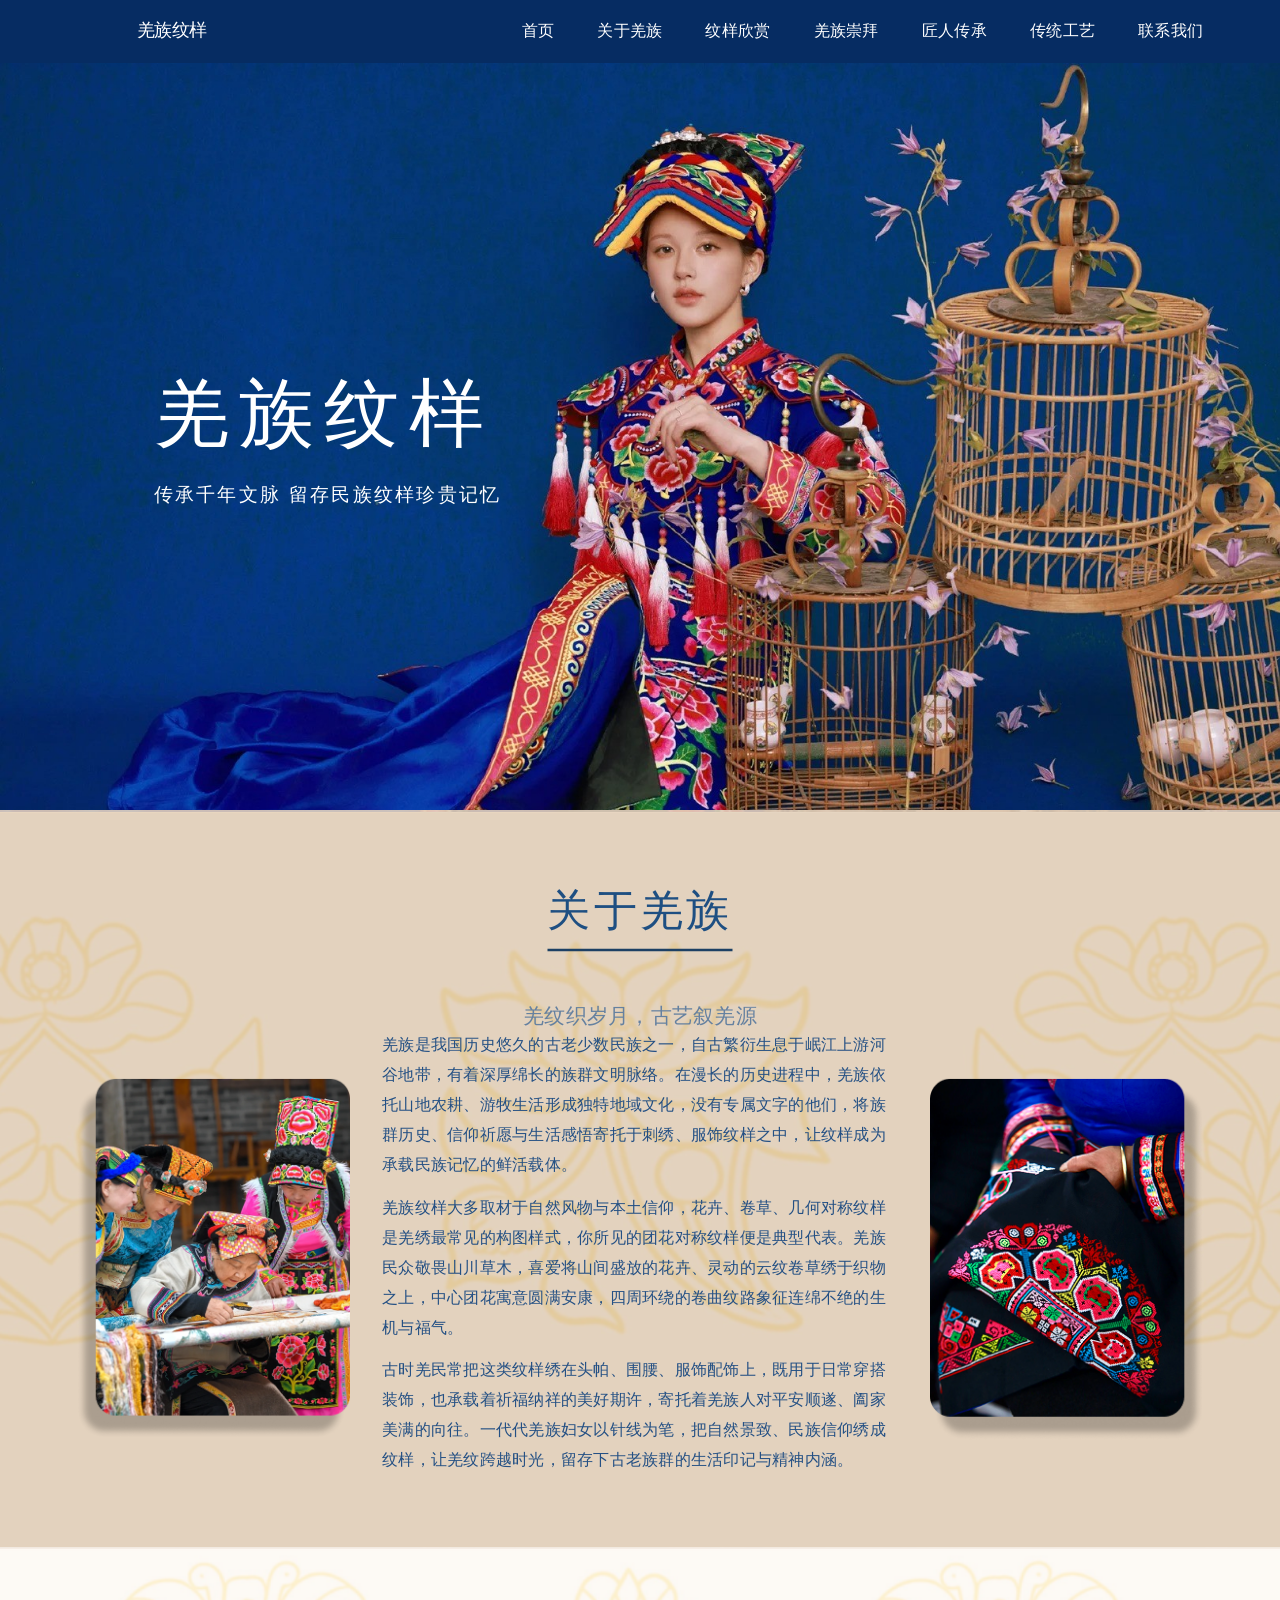
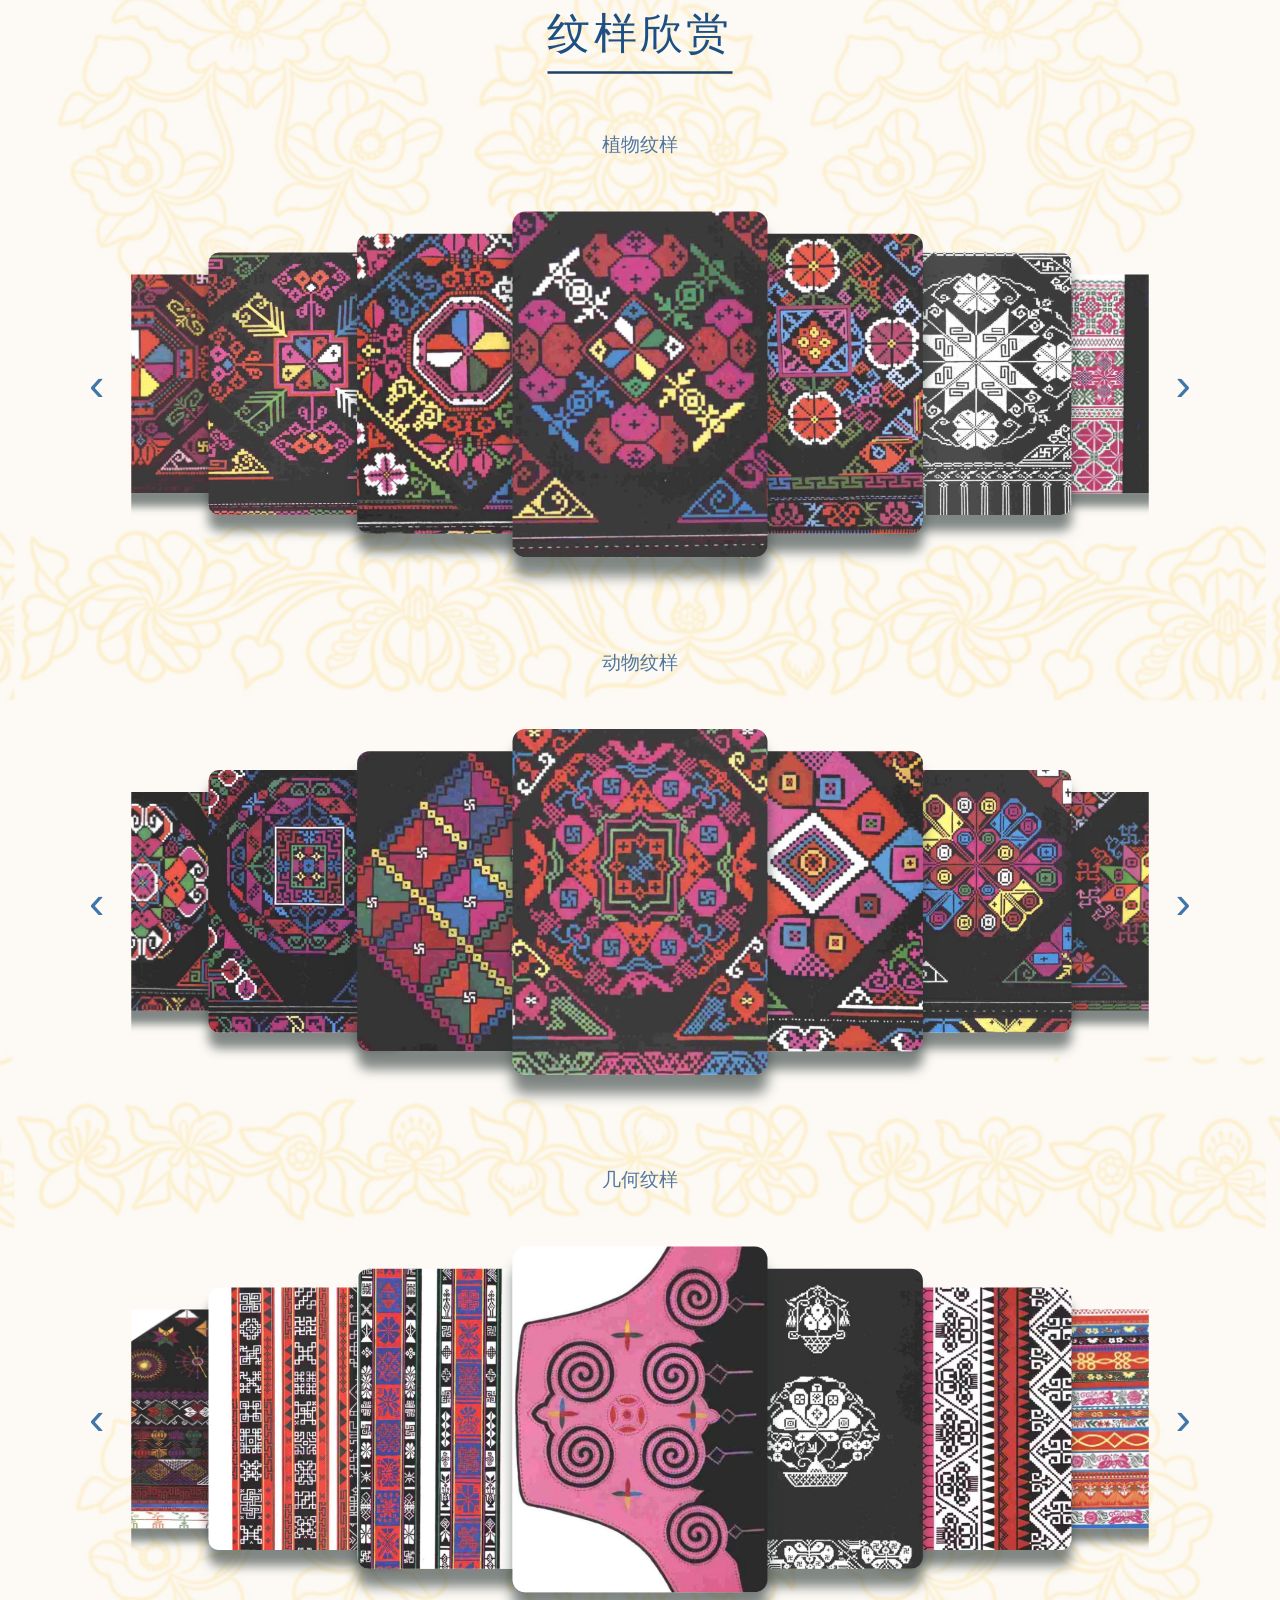
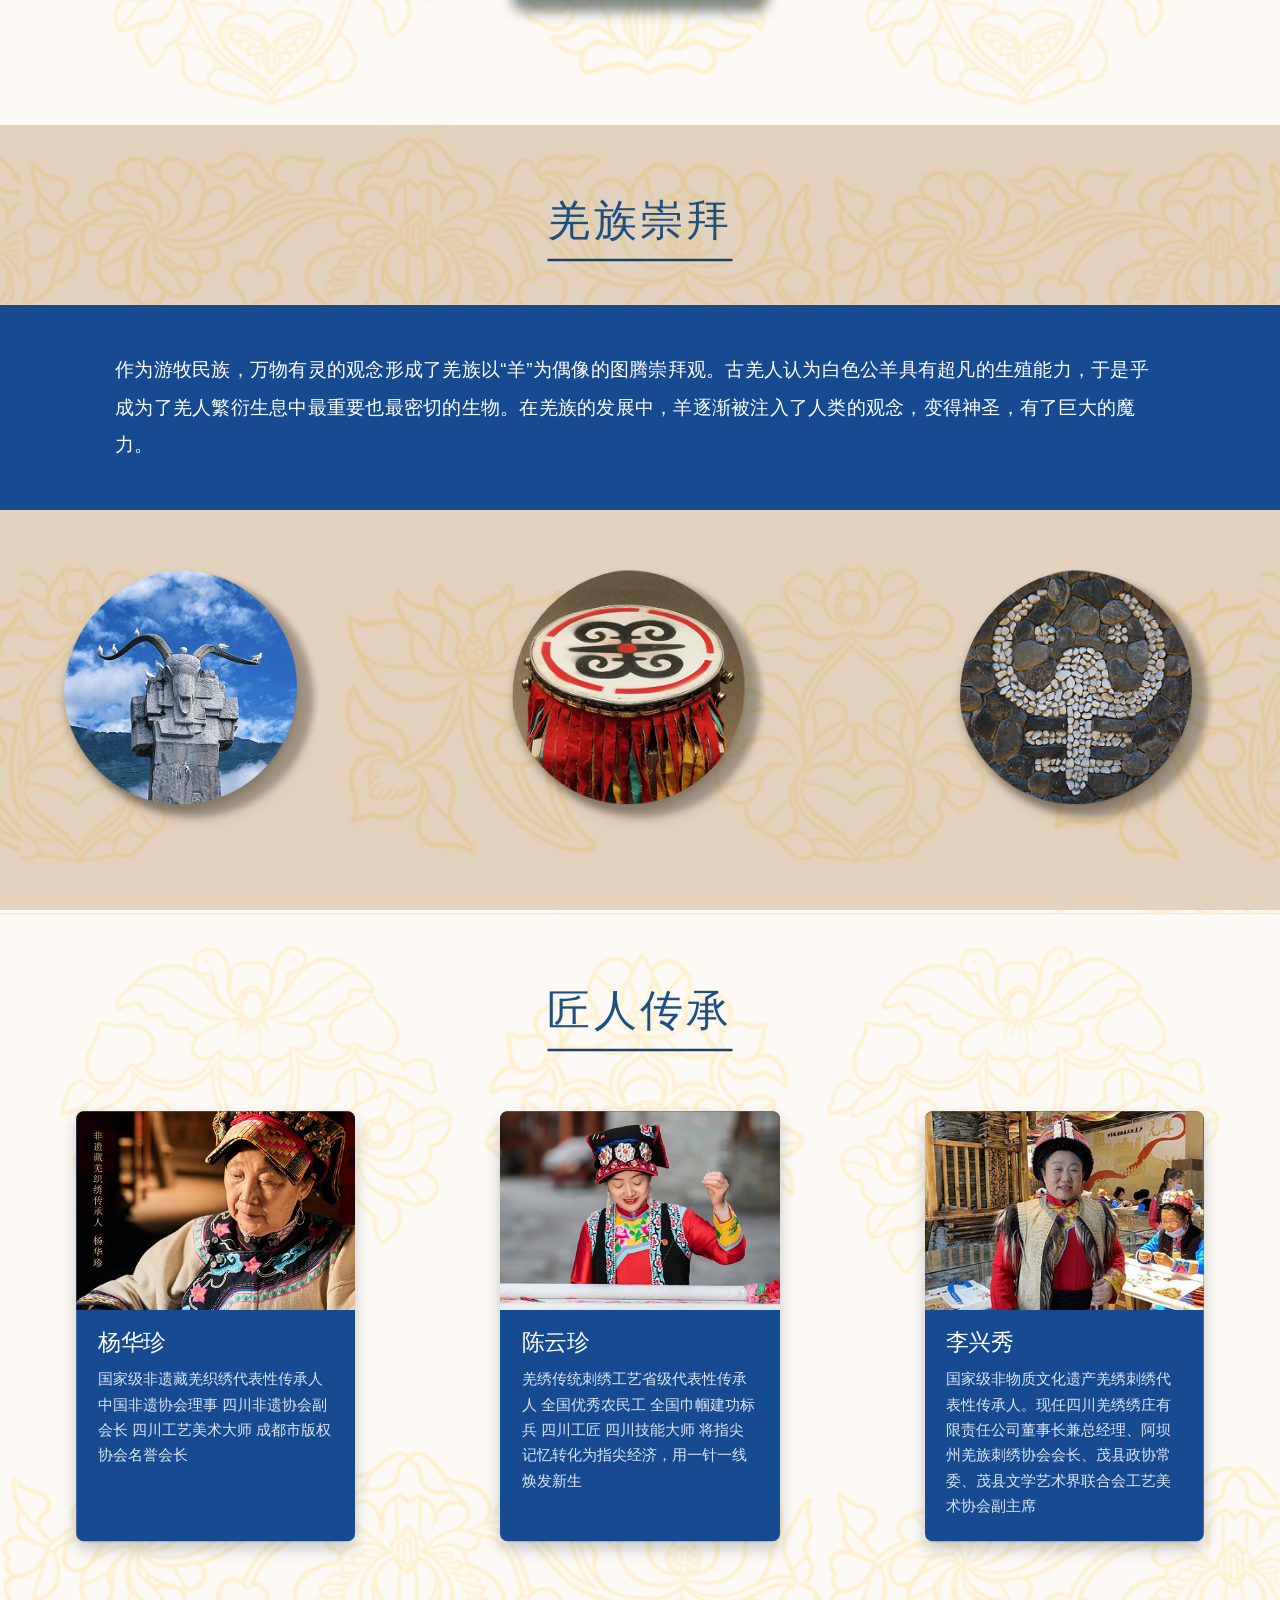
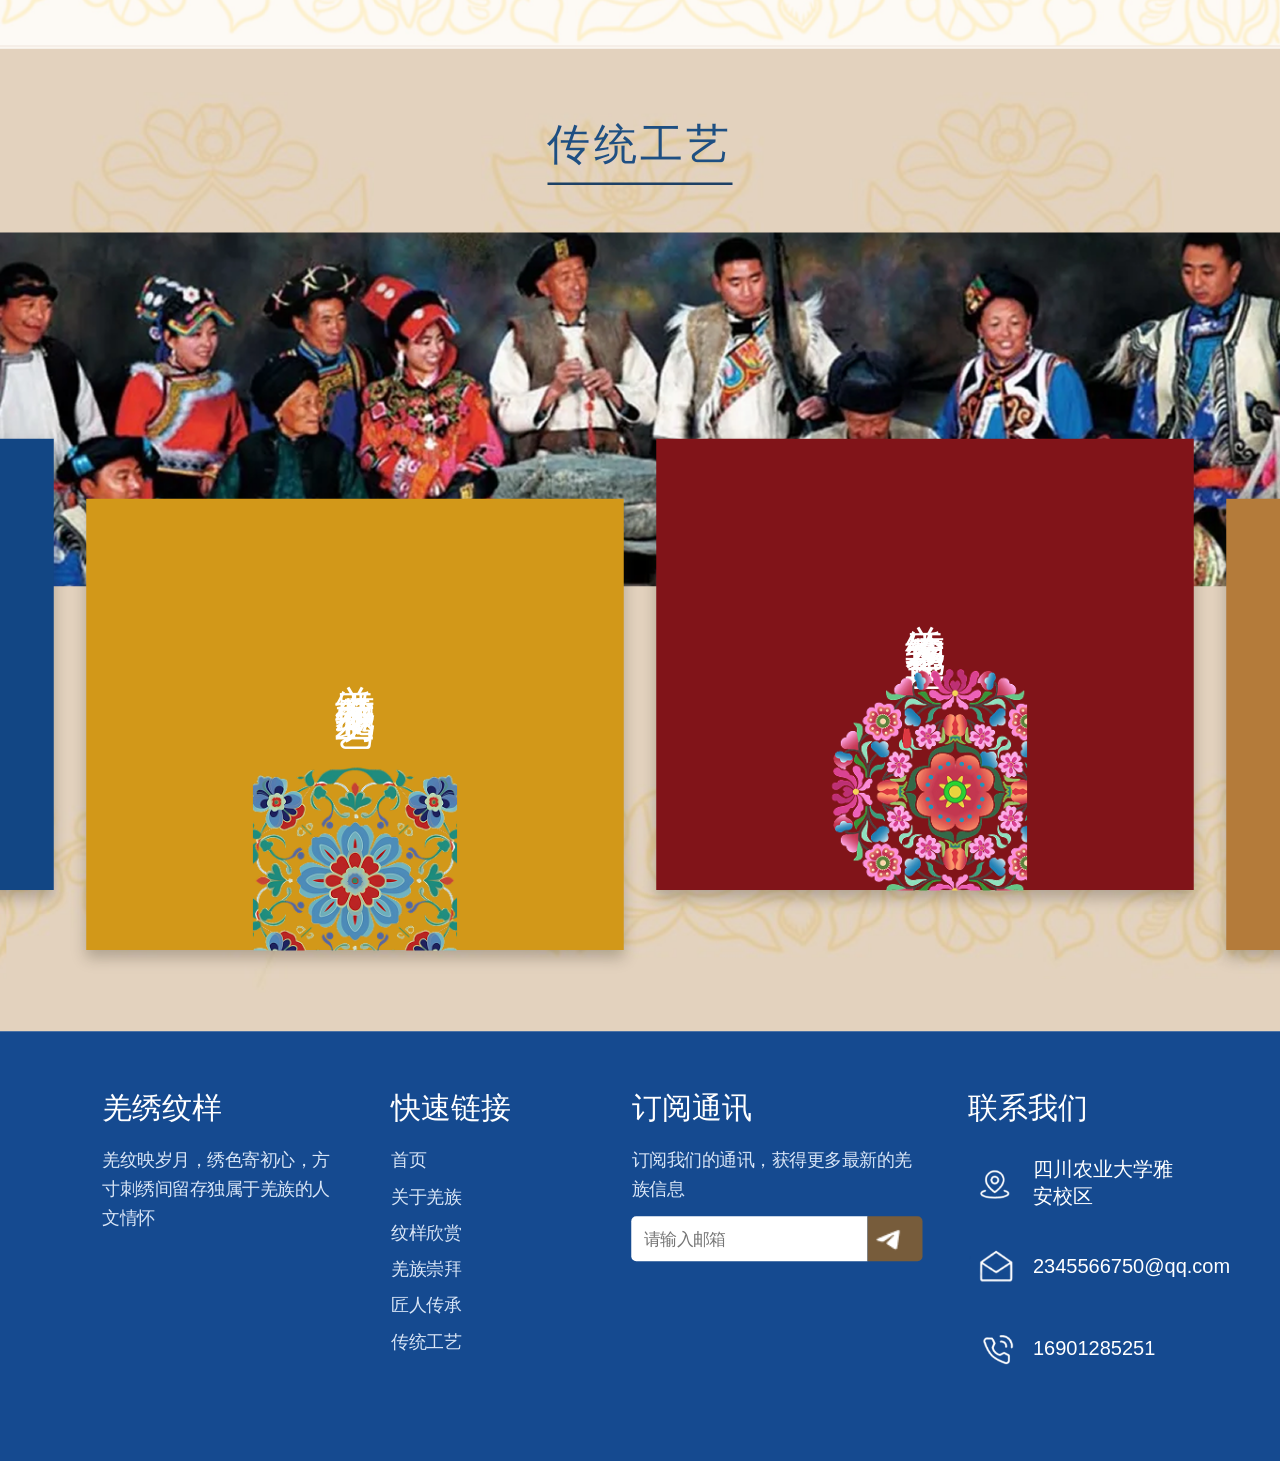
==== commit 4d50382e: "new" ====
--- a/index.html
+++ b/index.html
@@ -685,11 +685,11 @@
         </div>
         <div class="contact-row">
             <img class="contact-icon" src="./assets/images/email.png" alt="邮箱">
-            <span>2345666750@qq.com</span>
+            <span>2345566750@qq.com</span>
         </div>
         <div class="contact-row">
             <img class="contact-icon" src="./assets/images/phone.png" alt="电话">
-            <span>18901285251</span>
+            <span>16901285251</span>
         </div>
     </div>
 </footer>
